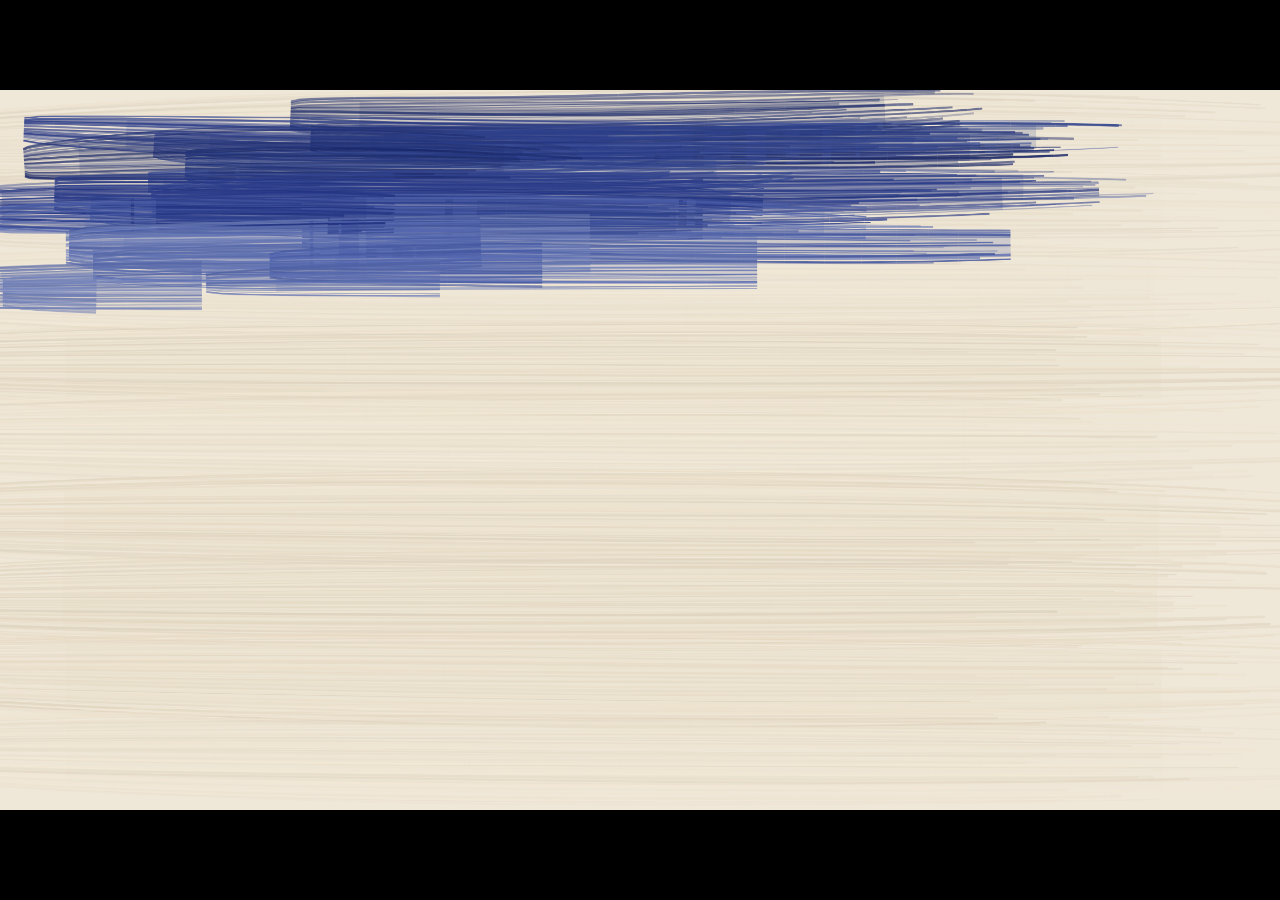
==== ai-painting-review/src/index.src.html @ a3aacce6 "Rebuild presentation as a black-and-white morphing experience with audience challenge Paintings beco" ====
<!doctype html>
<html lang="en">
<head>
<meta charset="utf-8">
<meta name="viewport" content="width=device-width, initial-scale=1">
<title>Would You Still Call It Art?</title>
<meta name="description" content="Mahmoud Hafez — State of the Field: viewers' responses to AI-generated digital painting, and the separate questions of art status and artist status.">
<style>
/*@FONTS@*/

/* Layout concept: one black stage where paintings are persistent objects that
   move, scale and change role between beats; text is staged around them. */
:root{
  --bg:#0A0A0A; --bg-2:#131313; --bg-3:#1C1C1C; --line:#2B2B2B; --mid:#767676; --soft:#ABABAB;
  --fg:#F3F3F1; --paper:#F3F3F1; --ink:#0A0A0A;
  --accent:#6C86FF;               /* the one accent: significant word, selected condition, finding */
  --display:"Archivo","Helvetica Neue",Arial,sans-serif;
  --sans:"Inter",system-ui,-apple-system,"Segoe UI",Helvetica,Arial,sans-serif;
  --mono:"IBM Plex Mono",ui-monospace,Menlo,Consolas,monospace;
  --ease:cubic-bezier(.72,0,.18,1); --ease-out:cubic-bezier(.16,1,.3,1);
  --morph:1100ms;
  color-scheme:dark;
}
*{box-sizing:border-box;margin:0;padding:0}
html,body{height:100%;background:#000;overflow:hidden}
body{font-family:var(--sans);color:var(--fg);-webkit-font-smoothing:antialiased}
button{font:inherit;color:inherit;background:none;border:0;cursor:pointer}
a{color:inherit}

#viewport{position:fixed;inset:0;background:#000;overflow:hidden}
#stage{position:absolute;left:50%;top:50%;width:1920px;height:1080px;transform-origin:center;
  transform:translate(-50%,-50%) scale(var(--s,1));background:var(--bg);overflow:hidden}

/* ---------- type ---------- */
.kick{font:500 17px/1 var(--mono);letter-spacing:.18em;text-transform:uppercase;color:var(--mid)}
.kick b{color:var(--fg);font-weight:500}
.disp{font-family:var(--display);font-weight:800;font-stretch:72%;letter-spacing:-.01em;line-height:.92;text-transform:uppercase}
.h{font:600 64px/1.02 var(--display);font-stretch:88%;letter-spacing:-.015em}
.h em{font-style:normal;color:var(--accent)}
.lede{font:400 30px/1.4 var(--sans);color:var(--soft)}
.lede b{color:var(--fg);font-weight:600}
.body{font:400 24px/1.45 var(--sans);color:var(--soft)}
.body b{color:var(--fg);font-weight:600}
.cap{font:400 16px/1.5 var(--mono);color:var(--mid)}
.cap b{color:var(--soft);font-weight:500}
.acc{color:var(--accent)}

/* citation chip */
.cite{display:inline-flex;align-items:center;gap:9px;font:500 17px/1 var(--mono);color:var(--soft);border:1px solid var(--line);
  border-radius:999px;padding:8px 14px;white-space:nowrap;vertical-align:middle;background:transparent}
.cite::before{content:"";width:6px;height:6px;border-radius:50%;background:var(--mid)}
.cite:hover,.cite:focus-visible{color:var(--fg);border-color:var(--soft);outline:none}

/* ---------- layers: staged text that appears on given beats ---------- */
.layer{position:absolute;opacity:0;visibility:hidden;transform:translateY(14px);
  transition:opacity 480ms var(--ease-out),transform 700ms var(--ease-out),visibility 0s linear 480ms}
.layer.on{opacity:1;visibility:visible;transform:none;transition:opacity 620ms var(--ease-out) 300ms,transform 800ms var(--ease-out) 300ms,visibility 0s}
.layer.now.on{transition-delay:0s}

/* ---------- actors: persistent objects that morph between beats ---------- */
.actor{position:absolute;left:0;top:0;width:100px;height:100px;opacity:0;pointer-events:none;
  transition:left var(--morph) var(--ease),top var(--morph) var(--ease),width var(--morph) var(--ease),height var(--morph) var(--ease),opacity 700ms var(--ease-out)}
.actor.vis{pointer-events:auto}
.painting .fr{position:absolute;inset:0;background:var(--bg-2);overflow:hidden;
  transition:background 700ms var(--ease),outline-color .3s,box-shadow 700ms var(--ease)}
.painting img{position:absolute;inset:0;width:100%;height:100%;object-fit:contain;transition:opacity 700ms var(--ease)}
.painting .pend{position:absolute;inset:0;display:grid;place-items:center;align-content:center;gap:10px;color:#3A3A3A;transition:opacity .5s}
.painting .pend b{font:800 120px/1 var(--display);font-stretch:62%}
.painting .pend span{font:400 14px/1 var(--mono);letter-spacing:.14em;text-transform:uppercase;color:#4A4A4A}
.painting.has .pend{display:none}
.painting .badge{position:absolute;left:0;top:0;transform:translateY(calc(-100% - 10px));font:700 22px/1 var(--display);font-stretch:80%;
  color:var(--fg);letter-spacing:.06em;opacity:0;transition:opacity .4s}
.painting.pickable .badge,.painting.revealed .badge{opacity:1}
.painting .guess{position:absolute;right:10px;top:10px;font:600 15px/1 var(--mono);letter-spacing:.06em;text-transform:uppercase;background:var(--fg);color:var(--ink);
  padding:8px 10px;opacity:0;transform:translateY(-6px);transition:opacity .25s,transform .35s var(--ease-out)}
.painting.sel.pickable .guess{opacity:1;transform:none}
.painting .fr{outline:3px solid transparent;outline-offset:7px}
.painting.sel .fr{outline-color:var(--fg)}
.painting.pickable{cursor:pointer}
.painting.pickable:hover .fr{outline-color:#555}
.painting.sel.pickable:hover .fr{outline-color:var(--fg)}
.painting.ring .fr{outline:4px solid var(--accent);outline-offset:8px}
.painting .ringtag{position:absolute;right:0;top:0;transform:translateY(calc(-100% - 14px));font:600 15px/1 var(--mono);letter-spacing:.1em;text-transform:uppercase;color:var(--accent);opacity:0;transition:opacity .4s}
.painting.ring .ringtag{opacity:1}
/* label chip under a painting (the assigned authorship label) */
.painting .chip{position:absolute;left:50%;top:calc(100% + 26px);transform:translateX(-50%);perspective:600px;white-space:nowrap;
  font:700 58px/1.1 var(--display);font-stretch:80%;opacity:0;transition:opacity .4s,font-size .6s var(--ease),top .6s var(--ease)}
.painting .chip.sm{font-size:28px;top:calc(100% + 16px)}
.painting .chip.show{opacity:1}
.painting .chip span{display:inline-block;transform-origin:50% 60%;backface-visibility:hidden}
.painting .chip span.out{position:absolute;left:0;top:0;animation:flipOut 520ms var(--ease) forwards}
.painting .chip span.in{animation:flipIn 640ms var(--ease) both}
.painting .chip .ai{color:var(--accent)}
@keyframes flipOut{to{transform:rotateX(90deg) translateY(-10px);opacity:0}}
@keyframes flipIn{from{transform:rotateX(-90deg) translateY(10px);opacity:0}to{transform:none;opacity:1}}
/* reveal block under each challenge painting */
.painting .rev{position:absolute;left:0;right:-20px;top:calc(100% + 18px);display:grid;gap:7px;opacity:0;transform:translateY(10px);transition:opacity .45s,transform .6s var(--ease-out)}
.painting.revealed .rev{opacity:1;transform:none}
.painting:not(.revealed) .rev{transition-delay:0s !important}
.painting .rev .g{font:400 14px/1.3 var(--mono);color:var(--mid);text-transform:uppercase;letter-spacing:.08em}
.painting .rev .a{font:700 30px/1.02 var(--display);font-stretch:80%}
.painting .rev .a.ai{color:var(--accent)}
.painting .rev .v{font:600 16px/1.2 var(--mono);color:var(--fg);letter-spacing:.04em}
.painting .rev .c{font:400 13px/1.35 var(--sans);color:var(--mid)}
/* small accent tag (findings on a specific painting) */
.painting .ftag{position:absolute;left:0;top:calc(100% + 18px);font:500 17px/1.3 var(--mono);color:var(--accent);opacity:0;transition:opacity .5s .6s;white-space:nowrap}
.painting.mark .ftag{opacity:1}
.painting.mark .fr{outline:3px solid var(--accent);outline-offset:6px}
.painting.dimmed{opacity:.35 !important}
/* physical canvas look (Chiarella: real acrylics; schematic) */
.painting.canvas .fr{box-shadow:0 0 0 12px #222,16px 18px 0 12px #050505}
/* morph into a written scenario card (Mikalonytė & Kneer used text only) */
.painting .scen{position:absolute;inset:0;padding:40px 44px;display:flex;flex-direction:column;justify-content:center;gap:16px;color:var(--ink);opacity:0;transition:opacity 500ms var(--ease) 0s}
.painting.as-scen .fr{background:var(--paper)}
.painting.as-scen img{opacity:0}
.painting.as-scen .scen{opacity:1;transition-delay:500ms}
.painting .scen .k{font:500 14px/1.2 var(--mono);letter-spacing:.14em;text-transform:uppercase;color:#555}
.painting .scen p{font:500 30px/1.3 var(--sans);letter-spacing:-.005em}
.painting .scen p u{text-decoration:none;border-bottom:3px solid var(--accent)}
.painting .scen .n{font:400 15px/1.45 var(--mono);color:#555}
.painting.small-scen .scen{padding:24px 28px;gap:10px}
.painting.small-scen .scen p{font-size:22px}
.painting.small-scen .scen .n{display:none}
/* collapsed into a single rendering dot (Allen grid) */
.painting.dot .fr{background:var(--accent);outline:0}
.painting.dot img,.painting.dot .pend{opacity:0}
.painting .cred{position:absolute;left:0;top:calc(100% + 14px);font:400 15px/1.45 var(--mono);color:var(--mid);opacity:0;transition:opacity .5s .7s;white-space:nowrap}
.painting.credit .cred{opacity:1}

/* ---------- procedural opening canvas ---------- */
#a-pc canvas{position:absolute;inset:0;width:100%;height:100%}

/* ---------- bars actor (Bellaiche) ---------- */
#a-bars .rows{display:grid;gap:16px;position:relative}
#a-bars .row{display:grid;grid-template-columns:240px 1fr 130px;align-items:center;gap:20px;height:80px}
#a-bars .opt{justify-self:start;text-align:left;font:700 38px/1 var(--display);font-stretch:80%;color:var(--fg);padding:10px 14px;margin-left:-14px;border:2px solid transparent;transition:border-color .25s,color .3s}
#a-bars.predict .opt{border-color:var(--line)}
#a-bars.predict .opt:hover{border-color:var(--soft)}
#a-bars .opt.pick{border-color:var(--fg) !important}
#a-bars .opt .yp{display:block;font:500 12px/1 var(--mono);letter-spacing:.14em;text-transform:uppercase;color:var(--fg);margin-top:0;max-height:0;opacity:0;overflow:hidden;transition:opacity .3s,max-height .3s,margin .3s}
#a-bars .opt.pick .yp{opacity:1;max-height:20px;margin-top:8px}
#a-bars .track{position:relative;height:54px;border-left:1px solid #444}
#a-bars .track i{position:absolute;left:0;top:0;bottom:0;width:var(--w);background:#5A5A5A;transform:scaleX(0);transform-origin:left;transition:transform 1100ms var(--ease)}
#a-bars .row.hi .track i{background:var(--accent)}
#a-bars.show .track i{transform:scaleX(1)}
#a-bars .row:nth-child(2) i{transition-delay:.12s} #a-bars .row:nth-child(3) i{transition-delay:.24s} #a-bars .row:nth-child(4) i{transition-delay:.36s}
#a-bars .q{position:absolute;left:24px;top:50%;transform:translateY(-50%);font:600 32px/1 var(--display);color:#4A4A4A;transition:opacity .3s}
#a-bars.show .q{opacity:0}
#a-bars .val{font:500 24px/1 var(--mono);color:var(--fg);opacity:0;transition:opacity .4s .9s}
#a-bars.show .val{opacity:1}
#a-bars .row.hi .val{color:var(--accent)}
#a-bars .axis{position:relative;height:48px;margin:6px 150px 0 260px;font:400 14px/1.5 var(--mono);color:var(--mid);opacity:0;transition:opacity .4s .6s}
#a-bars.show .axis{opacity:1}
#a-bars .axis span{position:absolute;top:6px;transform:translateX(-50%);text-align:center}
#a-bars .grp{position:absolute;right:-30px;width:14px;border:2px solid var(--mid);border-left:0;opacity:0;transition:opacity .5s .4s}
#a-bars .grp em{position:absolute;left:30px;top:50%;transform:translateY(-50%);font:500 15px/1.3 var(--mono);font-style:normal;color:var(--soft);white-space:nowrap;letter-spacing:.08em;text-transform:uppercase}
#a-bars .grp.m{border-color:var(--accent)} #a-bars .grp.m em{color:var(--accent)}
#a-bars.grouped .grp{opacity:1}

/* ---------- horton chart actor ---------- */
#a-hor .dot{transition:opacity .5s;opacity:0}
#a-hor.show .dot{opacity:1}
#a-hor .v{opacity:0;transition:opacity .4s .8s}
#a-hor.show .v{opacity:1}

/* ---------- limitation → proposal cards ---------- */
.lim{display:grid;grid-template-columns:56px 1fr;align-items:center;background:var(--bg-2);border:1px solid var(--line);padding:0 26px;
  transition:left var(--morph) var(--ease),top var(--morph) var(--ease),width var(--morph) var(--ease),height var(--morph) var(--ease),opacity .6s,background .7s,border-color .7s}
.lim .n{font:500 16px/1 var(--mono);color:var(--mid);transition:color .6s}
.lim .tx{position:relative;height:100%}
.lim .tx div{position:absolute;left:0;right:0;top:50%;transition:opacity .5s,transform .8s var(--ease)}
.lim .t1{font:600 30px/1.1 var(--display);font-stretch:84%;color:var(--fg);transform:translateY(-50%)}
.lim .t1 small{display:block;font:400 14px/1.3 var(--mono);color:var(--mid);margin-top:6px;letter-spacing:.02em}
.lim .t2{font:500 24px/1.25 var(--sans);color:var(--fg);opacity:0;transform:translate(30px,-50%)}
.lim.moved{background:transparent;border-color:transparent;border-left:3px solid var(--accent)}
.lim.moved .t1{opacity:0;transform:translate(-30px,-50%)}
.lim.moved .t2{opacity:1;transform:translate(0,-50%);transition-delay:.35s}
.lim.moved .n{color:var(--accent)}

/* ---------- scene-specific layers ---------- */
.stimtypes{display:grid;grid-template-columns:repeat(4,1fr);gap:28px}
.stim{border-top:2px solid var(--line);padding-top:20px}
.stim.in{border-top-color:var(--fg)}
.stim svg{display:block;margin-bottom:18px}
.stim h4{font:700 32px/1.05 var(--display);font-stretch:82%}
.stim p{font:400 17px/1.45 var(--mono);color:var(--mid);margin-top:8px}
.stim .tg{display:inline-block;margin-top:14px;font:500 13px/1 var(--mono);letter-spacing:.14em;text-transform:uppercase;padding:7px 9px;border:1px solid var(--line);color:var(--mid)}
.stim.in .tg{background:var(--fg);color:var(--ink);border-color:var(--fg)}
.split2{display:grid;grid-template-columns:1fr 1fr;gap:80px}
.crit{display:flex;flex-wrap:wrap;gap:12px}
.crit span{font:500 22px/1 var(--sans);padding:12px 16px;border:1px solid var(--line);color:var(--soft)}
.ev{display:grid;grid-template-columns:repeat(4,1fr);gap:22px 28px}
.ev .g{border-top:1px solid var(--line);padding-top:14px}
.ev h5{font:500 14px/1.3 var(--mono);letter-spacing:.12em;text-transform:uppercase;color:var(--mid);margin-bottom:12px}
.ev .cites{display:flex;flex-wrap:wrap;gap:8px}
.tally{display:flex;gap:70px;align-items:baseline}
.tally div{font:400 17px/1.3 var(--mono);color:var(--mid)}
.tally b{display:block;font:800 92px/1 var(--display);font-stretch:70%;color:var(--fg);margin-bottom:6px}
.three{display:grid;grid-template-columns:repeat(3,1fr);gap:28px}
.mcard{border-top:2px solid var(--line);padding-top:18px}
.mcard.on{border-top-color:var(--accent)}
.mcard h5{font:700 34px/1.05 var(--display);font-stretch:82%;margin-bottom:10px}
.mcard.on h5{color:var(--accent)}
.mcard p{font:400 19px/1.45 var(--sans);color:var(--soft)}
.mcard .st{display:inline-block;margin-top:12px;font:500 13px/1 var(--mono);letter-spacing:.12em;text-transform:uppercase;color:var(--mid)}
.mcard.on .st{color:var(--accent)}
.stats{display:flex;gap:14px;flex-wrap:wrap}
.stat{border:1px solid var(--line);padding:14px 16px}
.stat b{display:block;font:700 34px/1 var(--display);font-stretch:80%;margin-bottom:6px}
.stat span{font:400 15px/1.35 var(--mono);color:var(--mid)}
.dom{display:grid;grid-template-columns:1fr auto;align-items:baseline;padding:16px 0;border-bottom:1px solid var(--line)}
.dom span{font:600 30px/1.1 var(--display);font-stretch:84%}
.dom b{font:500 16px/1 var(--mono);letter-spacing:.14em;text-transform:uppercase;color:var(--mid)}
.dom.m b,.dom.m span{color:var(--accent)}
.room h4{font:500 15px/1.3 var(--mono);letter-spacing:.14em;text-transform:uppercase;color:var(--mid)}
.room p{font:700 44px/1.05 var(--display);font-stretch:80%;margin-top:10px}
.wall{width:2px;background:linear-gradient(transparent,#3A3A3A 12%,#3A3A3A 88%,transparent)}
.judg{display:grid;grid-template-columns:300px 1fr;gap:40px;align-items:center;padding:26px 0;border-top:1px solid var(--line)}
.judg h4{font:800 68px/.95 var(--display);font-stretch:70%;text-transform:uppercase}
.judg h4 small{display:block;font:500 15px/1.3 var(--mono);letter-spacing:.12em;color:var(--mid);margin-top:10px}
.scale{position:relative;height:84px}
.scale .ln{position:absolute;left:0;right:0;top:40px;height:2px;background:#333}
.scale .mk{position:absolute;top:24px;width:34px;height:34px;border-radius:50%;transform:translateX(-50%);transition:left 1300ms var(--ease) .5s}
.scale .mk.h{background:var(--fg)} .scale .mk.r{background:var(--bg);border:3px solid var(--accent)}
.scale .ml{position:absolute;top:0;font:500 13px/1 var(--mono);letter-spacing:.1em;text-transform:uppercase;color:var(--mid);transform:translateX(-50%);transition:left 1300ms var(--ease) .5s}
.scale .gap{position:absolute;top:70px;font:500 16px/1 var(--mono);color:var(--soft);transform:translateX(-50%);white-space:nowrap}
.layer:not(.on) .scale .mk,.layer:not(.on) .scale .ml{left:50% !important;transition-delay:0s}
.phil .p{border-top:2px solid var(--line);padding-top:16px}
.phil p{font:400 21px/1.45 var(--sans);color:var(--soft);margin-top:14px}
.phil .k{font:500 14px/1.2 var(--mono);letter-spacing:.12em;text-transform:uppercase;color:var(--mid);margin-top:12px}
.verd{border-top:2px solid var(--line);padding:22px 0 26px}
.verd .l{font:500 15px/1 var(--mono);letter-spacing:.16em;text-transform:uppercase;color:var(--mid)}
.verd h3{font:800 80px/.95 var(--display);font-stretch:70%;text-transform:uppercase;margin:12px 0 14px}
.verd.b h3{color:var(--accent)}
.verd p{font:400 21px/1.45 var(--sans);color:var(--soft)}
.sig .c{border-top:2px solid var(--line);padding-top:18px}
.sig .n{font:500 15px/1 var(--mono);color:var(--accent);letter-spacing:.1em}
.sig h5{font:700 40px/1.02 var(--display);font-stretch:80%;margin:14px 0 18px}
.sig p{font:400 20px/1.5 var(--sans);color:var(--soft)}
.sig .viz{height:150px;display:flex;align-items:center;margin-bottom:16px}
.refs{columns:2;column-gap:64px;list-style:none}
.refs li{break-inside:avoid;font:400 17px/1.46 var(--sans);color:var(--soft);padding:0 0 13px 28px;text-indent:-28px}
.refs li i{color:var(--fg)}
.refs a{font:400 15px var(--mono);color:var(--accent);text-decoration:none;word-break:break-all}
table.matrix{border-collapse:collapse;width:1760px}
.matrix th{font:500 12.5px/1.2 var(--mono);letter-spacing:.1em;text-transform:uppercase;color:var(--mid);text-align:left;padding:8px 10px;border-bottom:2px solid var(--fg)}
.matrix td{font:400 15px/1.38 var(--sans);color:var(--soft);padding:11px 10px;border-bottom:1px solid var(--line);vertical-align:top}
.matrix td:first-child{font:500 14px/1.3 var(--mono);color:var(--fg);white-space:nowrap}

/* ---------- chrome ---------- */
#chrome{position:fixed;left:0;right:0;bottom:0;height:44px;display:flex;align-items:center;gap:12px;padding:0 16px;z-index:20;
  font:400 12px/1 var(--mono);color:#9A9A9A;background:linear-gradient(transparent,rgba(0,0,0,.8));opacity:0;transition:opacity .35s}
body.show-chrome #chrome{opacity:1}
body.clean #chrome{opacity:0 !important;pointer-events:none}
#chrome button{padding:7px 9px;border-radius:4px;color:#E6E6E6;font:500 12px/1 var(--mono)}
#chrome button:hover,#chrome button:focus-visible{background:rgba(255,255,255,.14);outline:none}
#chrome .sp{flex:1}
#bar{position:fixed;left:0;bottom:0;height:2px;background:var(--fg);z-index:21;opacity:0;transition:width .5s var(--ease-out),opacity .3s}
body.show-chrome #bar{opacity:.7}
body.hide-cursor{cursor:none}
#notes{position:fixed;left:50%;bottom:56px;transform:translateX(-50%);width:min(1100px,92vw);max-height:38vh;overflow:auto;z-index:30;
  background:rgba(20,20,20,.96);color:#DDD;border:1px solid #333;border-radius:10px;padding:18px 24px;font:400 17px/1.55 var(--sans);display:none}
#notes.open{display:block}
#notes .meta{font:400 12px/1.4 var(--mono);color:#888;margin-bottom:8px;display:flex;justify-content:space-between}
#notes .cur{color:#fff}
#overview{position:fixed;inset:0;z-index:40;background:rgba(0,0,0,.95);display:none;padding:48px 64px;overflow:auto}
#overview.open{display:block}
#overview h3{font:400 13px/1 var(--mono);letter-spacing:.16em;text-transform:uppercase;color:#888;margin-bottom:22px}
#overview .grid{display:grid;grid-template-columns:repeat(6,1fr);gap:10px}
#overview button{text-align:left;padding:14px;border:1px solid #2A2A2A;border-radius:6px;color:#EEE;background:#111}
#overview button:hover,#overview button.cur{border-color:var(--accent)}
#overview button span{display:block;font:400 11px/1 var(--mono);color:#888;margin-bottom:8px}
#overview button strong{font:600 16px/1.2 var(--display);font-stretch:86%}
#help{position:fixed;right:20px;bottom:56px;z-index:31;background:rgba(20,20,20,.97);border:1px solid #333;color:#EEE;border-radius:10px;padding:18px 22px;font:400 14px/1.9 var(--mono);display:none}
#help.open{display:block}
#help kbd{display:inline-block;min-width:26px;text-align:center;border:1px solid #555;border-radius:4px;padding:0 6px;margin-right:8px}
#drawer{position:fixed;top:0;right:0;bottom:0;width:min(640px,94vw);z-index:35;background:#F3F3F1;color:#111;
  transform:translateX(105%);transition:transform .45s var(--ease-out);overflow:auto;padding:40px 44px 60px}
#drawer.open{transform:none;box-shadow:-30px 0 60px rgba(0,0,0,.5)}
#drawer .x{position:absolute;top:18px;right:18px;font:500 13px/1 var(--mono);padding:9px 11px;border:1px solid #CCC;border-radius:6px}
#drawer h4{font:700 38px/1.05 var(--display);font-stretch:82%;margin:14px 0 8px}
#drawer .full{font:400 14.5px/1.55 var(--sans);color:#333;margin-bottom:18px}
#drawer a{color:#2C47D6}
#drawer dl{display:grid;grid-template-columns:140px 1fr;gap:12px 18px;border-top:1px solid #CCC;padding-top:18px}
#drawer dt{font:500 12px/1.5 var(--mono);letter-spacing:.1em;text-transform:uppercase;color:#666}
#drawer dd{font:400 15.5px/1.5 var(--sans)}
#drawer .ver{margin-top:20px;padding:14px 16px;background:#E5E5E2;border-radius:6px;font:400 14px/1.5 var(--sans);color:#333}
#drawer .tag{display:inline-block;font:500 12px/1 var(--mono);letter-spacing:.12em;text-transform:uppercase;padding:7px 9px;background:#111;color:#fff}
#drawer .cite{color:#222;border-color:#BBB}

@media (prefers-reduced-motion: reduce){
  :root{--morph:240ms}
  *,*::before,*::after{animation-duration:1ms !important;transition-duration:240ms !important;transition-delay:0s !important}
  .layer{transform:none !important}
}
body.rm{--morph:240ms}
body.rm *,body.rm *::before,body.rm *::after{animation-duration:1ms !important;transition-duration:240ms !important;transition-delay:0s !important}
</style>
</head>
<body>
<div id="viewport"><div id="stage">

<!-- ============ LAYERS: staged text. data-on = beat ids; "a~b" = inclusive range ============ -->

<!-- opening -->
<div class="layer" data-on="open" style="right:40px;bottom:34px"><span class="cap" style="color:#fff;background:rgba(0,0,0,.65);padding:8px 12px">Conceptual animation · painted live in code · not a study image</span></div>
<div class="layer" data-on="title" style="left:120px;top:190px;width:840px">
  <div class="kick">State of the field <b>·</b> 2026</div>
  <h1 class="disp" style="font-size:150px;margin-top:26px">Would you still call it <span class="acc">art?</span></h1>
  <p class="lede" style="margin-top:34px">Viewers’ responses to AI-generated digital painting.</p>
</div>
<div class="layer" data-on="title" style="left:120px;bottom:110px"><div style="font:700 42px/1 var(--display);font-stretch:84%">Mahmoud Hafez</div><div class="cap" style="margin-top:10px">Individual literature review · narrated presentation</div></div>
<div class="layer" data-on="title" style="left:1010px;top:650px;width:840px"><div class="cap"><b>Untitled (opening), 2026.</b> Seeded brushstrokes generated in this browser. A conceptual animation, not an artwork from any reviewed study.</div></div>

<!-- scope -->
<div class="layer" data-on="scope" style="left:120px;top:96px"><div class="kick">I · Terms</div></div>
<div class="layer" data-on="scope" style="left:120px;top:150px;width:1560px"><h2 class="h">Digital painting: a static, two-dimensional image made <em>primarily by a generative system</em> to emulate a painting medium.</h2></div>
<div class="layer" data-on="scope" style="left:120px;top:470px;width:1680px">
  <div class="cap" style="margin-bottom:18px"><b>What the reviewed studies actually put in front of people</b></div>
  <div class="stimtypes">
    <div class="stim in"><svg width="150" height="110" viewBox="0 0 150 110"><rect x="1" y="1" width="148" height="108" fill="#1A1A1A" stroke="#F3F3F1"/><g fill="#6F6F6F"><rect x="16" y="16" width="30" height="22"/><rect x="58" y="16" width="30" height="22"/><rect x="100" y="16" width="30" height="22"/><rect x="16" y="50" width="30" height="22"/><rect x="58" y="50" width="30" height="22" fill="#6C86FF"/><rect x="100" y="50" width="30" height="22"/></g></svg><h4>GAN images</h4><p>AICAN (2017–19); Artbreeder outputs</p><span class="tg">in scope</span></div>
    <div class="stim in"><svg width="150" height="110" viewBox="0 0 150 110"><rect x="1" y="1" width="148" height="108" fill="#1A1A1A" stroke="#F3F3F1"/><rect x="14" y="16" width="122" height="16" fill="#333"/><text x="20" y="28" fill="#ABABAB" style="font:11px var(--mono)">“oil painting of …”</text><rect x="44" y="44" width="62" height="54" fill="#6F6F6F"/></svg><h4>Text-to-image outputs</h4><p>DALL·E 2; Midjourney (2022–)</p><span class="tg">in scope</span></div>
    <div class="stim"><svg width="150" height="110" viewBox="0 0 150 110"><rect x="10" y="8" width="130" height="90" fill="#1A1A1A" stroke="#6F6F6F" stroke-width="6"/><rect x="18" y="74" width="40" height="16" fill="#F3F3F1"/><text x="23" y="86" fill="#0A0A0A" style="font:600 11px var(--mono)">“AI”</text></svg><h4>Labelled physical canvases</h4><p>Human acrylics given an AI label</p><span class="tg">comparison</span></div>
    <div class="stim"><svg width="150" height="110" viewBox="0 0 150 110"><rect x="20" y="4" width="110" height="102" fill="#1A1A1A" stroke="#6F6F6F"/><g fill="#555"><rect x="34" y="20" width="82" height="6"/><rect x="34" y="36" width="70" height="6"/><rect x="34" y="52" width="80" height="6"/><rect x="34" y="68" width="56" height="6"/></g></svg><h4>Written scenarios</h4><p>Hypothetical AI-driven robots</p><span class="tg">comparison</span></div>
  </div>
</div>

<!-- question & criteria -->
<div class="layer" data-on="question~criteria" style="left:120px;top:96px"><div class="kick">I · The question</div></div>
<div class="layer" data-on="question~criteria" style="left:120px;top:150px;width:1500px"><p class="lede">What does existing research establish about viewers’ responses to AI-generated digital paintings, and how does that inform <b>two separate questions</b>?</p></div>
<div class="layer" data-on="question~criteria" style="left:120px;top:330px;width:1680px">
  <div class="split2">
    <div><div class="disp" style="font-size:240px">Art?</div><div class="cap" style="margin-top:16px"><b>Art status</b> · is the image art?</div></div>
    <div><div class="disp acc" style="font-size:240px">Artist?</div><div class="cap" style="margin-top:16px"><b>Artist status</b> · is the system that produced it an artist?</div></div>
  </div>
</div>
<div class="layer" data-on="criteria" style="left:120px;top:740px;width:1680px">
  <div class="split2">
    <div class="crit"><span>beauty</span><span>liking</span><span>meaning</span><span>originality</span></div>
    <div class="crit"><span>intention</span><span>agency</span><span>social practice</span></div>
  </div>
  <p class="cap" style="margin-top:28px"><b>No shared checklist.</b> Each criterion is opened later through what one study actually measured.</p>
</div>

<!-- process -->
<div class="layer" data-on="process" style="left:120px;top:96px"><div class="kick">I · How this review was built</div></div>
<div class="layer" data-on="process" style="left:120px;top:150px;width:1680px">
  <h2 class="h">A focused, interdisciplinary <em>narrative</em> review.</h2>
  <p class="body" style="margin-top:20px">Not a systematic search. Twelve sources read in full → classified by evidence type → tasks, measures and samples compared → figures checked against the originals.</p>
</div>
<div class="layer" data-on="process" style="left:120px;top:440px;width:1680px">
  <div class="ev">
    <div class="g"><h5>Label experiments</h5><div class="cites"><button class="cite" data-src="bellaiche">Bellaiche et al., 2023</button><button class="cite" data-src="horton">Horton et al., 2023</button><button class="cite" data-src="chiarella">Chiarella et al., 2022</button></div></div>
    <div class="g"><h5>Preference &amp; detection</h5><div class="cites"><button class="cite" data-src="vanhees">van Hees et al., 2025</button></div></div>
    <div class="g"><h5>Folk-judgment scenarios</h5><div class="cites"><button class="cite" data-src="mikalonyte">Mikalonytė &amp; Kneer, 2022</button></div></div>
    <div class="g"><h5>Philosophy</h5><div class="cites"><button class="cite" data-src="hertzmann">Hertzmann, 2018</button><button class="cite" data-src="coeckelbergh">Coeckelbergh, 2017</button></div></div>
    <div class="g"><h5>Neuroaesthetic review</h5><div class="cites"><button class="cite" data-src="chatterjee">Chatterjee, 2022</button></div></div>
    <div class="g"><h5>Developer account</h5><div class="cites"><button class="cite" data-src="mazzone">Mazzone &amp; Elgammal, 2019</button></div></div>
    <div class="g"><h5>Review &amp; meta-analysis</h5><div class="cites"><button class="cite" data-src="oksanen">Oksanen et al., 2023</button><button class="cite" data-src="derooij">de Rooij, 2025</button></div></div>
    <div class="g"><h5>Journalism</h5><div class="cites"><button class="cite" data-src="kuta">Kuta, 2022</button></div></div>
  </div>
</div>
<div class="layer" data-on="process" style="left:120px;bottom:96px;width:1680px"><div class="tally"><div><b>12</b>sources</div><div><b>11</b>peer-reviewed</div><div><b>8</b>evidence types</div><div style="max-width:520px;line-height:1.5">Reviews summarize primary studies. They are not counted as extra replications.</div></div></div>

<!-- challenge -->
<div class="layer" data-on="challenge" style="left:120px;top:56px;width:1680px;display:flex;justify-content:space-between;align-items:flex-end">
  <div><div class="kick">Audience challenge</div><h2 class="disp" style="font-size:88px;margin-top:14px">Which three are <span class="acc">AI?</span></h2></div>
  <div class="cap" style="text-align:right">Click a painting to flag it · keys 1–6<br>Three human-made, three AI-generated · sources hidden</div>
</div>
<div class="layer" data-on="reveal" style="left:120px;top:56px;width:1680px"><div class="kick">Audience challenge · reveal</div><h2 class="disp" style="font-size:88px;margin-top:14px">Here are the sources.</h2></div>
<div class="layer now" data-on="liked" style="left:120px;top:56px;width:1680px"><div class="kick">Audience challenge</div><h2 class="disp" style="font-size:66px;margin-top:14px">Did learning the source change how much you <span class="acc">liked</span> it?</h2></div>
<div class="layer" data-on="reveal~liked" id="grp-l" style="top:244px"><span class="kick"><b>You flagged as AI</b></span></div>
<div class="layer" data-on="reveal~liked" id="grp-r" style="top:244px"><span class="kick">Left as human</span></div>
<div class="layer" data-on="reveal~liked" style="left:120px;bottom:52px;width:1680px"><p class="cap">A classroom demonstration: our guesses are not data, and this does not reproduce any study. Spotting the source and valuing the work are separate questions. <button class="cite" data-src="_images">Image credits</button></p></div>

<!-- Bellaiche -->
<div class="layer" data-on="bel-h~bel-a" style="left:120px;top:96px"><div class="kick">II · Evidence · authorship labels</div></div>
<div class="layer" data-on="bel-h~bel-a" style="left:120px;top:150px;width:420px">
  <p class="body"><b>Setup.</b> Every image AI-made (Artbreeder). Each randomly labelled human- or AI-created. Separate 1–5 ratings.</p>
  <div style="margin-top:22px"><button class="cite" data-src="bellaiche">Bellaiche et al., 2023</button></div>
</div>
<div class="layer" data-on="bel-a" style="left:120px;top:520px;width:420px"><p style="font:700 40px/1.05 var(--display);font-stretch:82%">Same pixels.<br><span class="acc">New label.</span></p></div>
<div class="layer" data-on="bel-h~bel-meaning" style="left:120px;bottom:44px;width:1680px"><p class="cap">Demonstration of the method using a challenge painting. Bellaiche et al.’s own stimuli were Artbreeder images<span id="bel-inset-note"></span>. No audience data are collected here.</p></div>
<div class="layer" data-on="bel-predict~bel-finding" style="left:860px;top:96px;width:940px"><div class="kick">II · Prediction → finding</div><h2 class="h" style="margin-top:18px">Which rating moved most?</h2></div>
<div class="layer" data-on="bel-predict" style="left:860px;top:860px;width:940px"><p class="cap">Click a rating (or keys 1–4) to commit a guess. A prompt for viewers, not a poll.</p></div>
<div class="layer" data-on="bel-finding" style="left:860px;top:860px;width:940px"><p class="cap"><b>Human-label advantage, Study 1, Cohen’s d:</b> a standardized difference, not a percentage. Ratings 1–5. <span id="pick-echo" style="color:var(--fg)"></span></p></div>
<div class="layer" data-on="bel-meaning" style="left:120px;top:96px"><div class="kick">II · What “meaning” meant here</div></div>
<div class="layer" data-on="bel-meaning" style="left:120px;top:490px;width:640px"><h2 class="h" style="font-size:56px">Depth moved most. But which <em>meaning</em> is that?</h2></div>
<div class="layer" data-on="bel-meaning" style="left:120px;top:700px;width:1680px">
  <div class="three">
    <div class="mcard on"><h5>Perceived depth</h5><p>A viewer’s “profundity” rating of the image. This is what Bellaiche et al. measured.</p><span class="st">measured here</span></div>
    <div class="mcard"><h5>Personal significance</h5><p>What a work means in a particular viewer’s life. Not captured by this rating.</p><span class="st">not measured</span></div>
    <div class="mcard"><h5>Intended communication</h5><p>What a maker meant to convey. Needs documented intention; a rating cannot supply it.</p><span class="st">not measured</span></div>
  </div>
</div>
<div class="layer" data-on="bel-meaning" style="left:860px;top:96px;width:940px;text-align:right"><p class="cap"><b>Beauty</b> moved least, and not every theory of art requires beauty. <button class="cite" data-src="chatterjee">Chatterjee, 2022</button></p></div>

<!-- Horton -->
<div class="layer" data-on="hor-1~hor-2" style="left:120px;top:96px"><div class="kick">II · Evidence · comparison order</div></div>
<div class="layer" data-on="hor-1~hor-2" style="left:120px;top:150px;width:1680px;display:flex;justify-content:space-between;align-items:flex-start"><h2 class="h">Participants rated the <em>second</em> of two works.</h2><button class="cite" data-src="horton">Horton et al., 2023</button></div>
<div class="layer" data-on="hor-1~hor-2" style="left:300px;top:262px;width:1320px;display:flex;justify-content:space-between"><span class="kick">Shown first</span><span class="kick" style="color:var(--accent)">Shown second</span></div>
<div class="layer" data-on="hor-1~hor-2" style="left:880px;top:500px;width:160px;text-align:center"><span style="font:300 80px/1 var(--display);color:var(--mid)">→</span></div>
<div class="layer" data-on="hor-1" style="left:120px;bottom:60px;width:1680px"><p class="cap">Order 1: human-labelled, then AI-labelled. Illustration with challenge paintings; not Horton et al.’s stimuli.</p></div>
<div class="layer" data-on="hor-2" style="left:120px;bottom:60px;width:1680px"><p class="cap">Order 2: the same two works, reversed. Now the human-labelled work is the one rated.</p></div>
<div class="layer" data-on="hor-r" style="left:120px;top:96px"><div class="kick">II · Evidence · comparison order</div></div>
<div class="layer" data-on="hor-r" style="left:120px;top:480px;width:600px">
  <h2 class="h" style="font-size:54px">Human work scored highest <em>after</em> AI-labelled work.</h2>
  <p class="cap" style="margin-top:22px"><b>Composite, not beauty:</b> mean of “creative”, “novel”, “liked” and “appropriate for gallery sale”, 1–7. “Novel” is perceived novelty. Experiment 4 of six (total N = 2,965).</p>
  <div style="margin-top:20px"><button class="cite" data-src="horton">Horton et al., 2023</button></div>
</div>

<!-- Chiarella -->
<div class="layer" data-on="chi" style="left:120px;top:96px"><div class="kick">II · Evidence · real canvases</div></div>
<div class="layer" data-on="chi" style="left:120px;top:150px;width:1680px;display:flex;justify-content:space-between"><h2 class="h">Not a law: the penalty depended on <em>order</em>.</h2><button class="cite" data-src="chiarella" style="align-self:flex-start">Chiarella et al., 2022</button></div>
<div class="layer" data-on="chi" style="left:1060px;top:740px;width:600px"><p style="font:700 32px/1.1 var(--display);font-stretch:82%" class="acc">AI-labelled, shown second: liked less</p><p class="cap" style="margin-top:8px">Reversed order (AI first, human second): no difference.</p></div>
<div class="layer" data-on="chi" style="left:120px;top:850px;width:1680px;display:flex;gap:40px;align-items:flex-end;justify-content:space-between">
  <div class="stats"><div class="stat"><b>p = .60</b><span>overall label effect on liking: null</span></div><div class="stat"><b class="acc">p = .016</b><span>label × order interaction</span></div><div class="stat"><b>EDA ↑</b><span>2nd viewing, either label · heart rate unchanged</span></div></div>
  <p class="cap" style="max-width:440px">Study: two human-painted abstract acrylics shown at an art fair with assigned labels. The paintings here are stand-ins.</p>
</div>

<!-- meta -->
<div class="layer" data-on="meta" style="left:120px;top:96px"><div class="kick">II · Evidence · across studies</div></div>
<div class="layer" data-on="meta" style="left:120px;top:150px;width:1680px"><h2 class="h">The pattern repeats: label effects are <em>larger for meaning</em>.</h2></div>
<div class="layer" data-on="meta" style="left:120px;top:830px;width:860px"><p class="cap">Bellaiche et al. group liking and beauty as sensory-level judgments, and profundity and worth as more communicative ones.</p></div>
<div class="layer" data-on="meta" style="left:1280px;top:320px;width:520px">
  <div class="cap" style="margin-bottom:6px"><b>Meta-analysis · average penalty</b></div>
  <div class="dom"><span>Sensory response</span><b>small</b></div>
  <div class="dom"><span>Emotional valuation</span><b>small</b></div>
  <div class="dom m"><span>Knowledge &amp; meaning</span><b>moderate</b></div>
  <svg width="520" height="130" viewBox="0 0 520 130" style="margin-top:22px" aria-label="A meta-analysis pools primary studies and overlaps them"><circle cx="62" cy="65" r="56" fill="none" stroke="#767676" stroke-width="2" stroke-dasharray="4 5"/><g fill="#F3F3F1"><circle cx="44" cy="50" r="7"/><circle cx="76" cy="44" r="7"/><circle cx="60" cy="80" r="7"/><circle cx="88" cy="82" r="7"/><circle cx="36" cy="86" r="7"/></g><text x="140" y="56" fill="#ABABAB" style="font:400 19px var(--sans)">Pools studies like these, so it</text><text x="140" y="84" fill="#ABABAB" style="font:400 19px var(--sans)">overlaps them: not extra replication.</text></svg>
  <p class="cap" style="margin-top:10px">Qualitative use only: the supplied full text reports domain counts inconsistently. <button class="cite" data-src="derooij">de Rooij, 2025</button></p>
</div>

<!-- van Hees, Mazzone -->
<div class="layer" data-on="vh-1~vh-2" style="left:120px;top:96px"><div class="kick">II · Evidence · preference vs. detection</div></div>
<div class="layer" data-on="vh-1~vh-2" style="left:120px;top:150px;width:1680px;display:flex;justify-content:space-between"><h2 class="h">Two tasks, two <em>different</em> groups of people.</h2><button class="cite" data-src="vanhees" style="align-self:flex-start">van Hees et al., 2025</button></div>
<div class="layer room" data-on="vh-1~vh-2" style="left:150px;top:290px"><h4>Group 1 · preference task</h4><p>“Which do you prefer?”</p></div>
<div class="layer room" data-on="vh-1~vh-2" style="left:1000px;top:290px"><h4>Group 2 · origin task</h4><p>“Which one is AI?”</p></div>
<div class="layer wall" data-on="vh-1~vh-2" style="left:959px;top:280px;height:620px"></div>
<div class="layer" data-on="vh-1" style="left:120px;bottom:52px;width:1680px"><p class="cap">Study: pairs of one human artwork and one DALL·E 2 image, small square crops, student participants. The paintings here are challenge stand-ins<span id="vh-inset-note"></span>.</p></div>
<div class="layer" data-on="vh-2" style="left:120px;top:920px;width:1680px;text-align:center"><p style="font:700 36px/1.1 var(--display);font-stretch:82%">Both above chance. <span class="acc">Liked and spotted.</span></p><p class="cap" style="margin-top:10px">Across pairs, more detectable AI images were also more preferred (a positive correlation). Detection is not creativity.</p></div>
<div class="layer" data-on="maz" style="left:120px;top:96px"><div class="kick">II · What “originality” meant here</div></div>
<div class="layer" data-on="maz" style="left:120px;top:150px;width:1680px;display:flex;justify-content:space-between"><h2 class="h">Being mistaken for human is not <em>originality</em>.</h2><button class="cite" data-src="mazzone" style="align-self:flex-start">Mazzone &amp; Elgammal, 2019</button></div>
<div class="layer" data-on="maz" style="left:120px;top:330px;width:900px">
  <svg id="chart-maz" width="900" height="230" viewBox="0 0 900 230" role="img" aria-label="Share of judgments attributing the image to a human: AICAN 75 percent; abstract-expressionist comparison set 85 percent"></svg>
  <p class="cap"><b>% of judgments attributing the image to a human artist.</b> Developer-reported; older, non-prompt GAN; Western training corpus; limited reporting.</p>
  <div id="aican-slot" style="margin-top:24px"></div>
</div>
<div class="layer" data-on="maz" style="left:1100px;top:330px;width:700px">
  <div class="mcard on" style="margin-bottom:34px"><h5>Perceived novelty</h5><p>Style ambiguity, or a viewer’s sense that something is new. What this study, and Horton’s “novel” item, capture.</p><span class="st">measured</span></div>
  <div class="mcard"><h5>Verified historical uniqueness</h5><p>Requires comparison against prior art and training material. No reviewed study did this.</p><span class="st">not measured</span></div>
</div>

<!-- art vs artist -->
<div class="layer" data-on="scen~phil" style="left:120px;top:96px"><div class="kick">II · Evidence · two judgments</div></div>
<div class="layer" data-on="scen" style="left:120px;top:180px;width:500px"><h2 class="h" style="font-size:58px">No images at all: <em>written scenarios.</em></h2><p class="cap" style="margin-top:22px">Participants read short descriptions of paintings made by a human or by an AI-driven robot (the card paraphrases the type). Folk judgments, not a test of any real system.</p><div style="margin-top:18px"><button class="cite" data-src="mikalonyte">Mikalonytė &amp; Kneer, 2022</button></div></div>
<div class="layer" data-on="judg~phil" style="left:120px;top:150px;width:1000px">
  <div class="disp" style="font-size:150px">Art <span style="color:#444">|</span> <span class="acc">Artist</span></div>
  <p class="cap" style="margin-top:16px">Two experiments, N = 693 · <button class="cite" data-src="mikalonyte">Mikalonytė &amp; Kneer, 2022</button></p>
</div>
<div class="layer" data-on="judg" style="left:120px;top:520px;width:1680px">
  <div class="judg"><h4>Art?<small>is it art</small></h4><div class="scale"><div class="ln"></div><span class="ml" style="left:60%">human</span><span class="ml" style="left:53%">robot</span><div class="mk h" style="left:60%"></div><div class="mk r" style="left:53%"></div><span class="gap" style="left:56.5%">similar · landscape contrast not significant</span></div></div>
  <div class="judg"><h4 class="acc">Artist?<small>is its maker an artist</small></h4><div class="scale"><div class="ln"></div><span class="ml" style="left:72%">human</span><span class="ml" style="left:28%">robot</span><div class="mk h" style="left:72%"></div><div class="mk r" style="left:28%"></div><span class="gap" style="left:50%">larger human advantage · less intention attributed to robots</span></div></div>
  <p class="cap" style="margin-top:14px">Schematic of the direction of findings, not plotted values.</p>
</div>
<div class="layer phil" data-on="phil" style="left:120px;top:520px;width:1680px">
  <div class="three">
    <div class="p"><button class="cite" data-src="hertzmann">Hertzmann, 2018</button><p>Art-making is a social activity among social agents. Current computers are not artists, but human computer art is art.</p><div class="k">criterion: social agency</div></div>
    <div class="p"><button class="cite" data-src="coeckelbergh">Coeckelbergh, 2017</button><p>The verdict depends on the theory: process, outcome or relationships. Human–machine boundaries can hide the network behind a work.</p><div class="k">criterion: depends on account</div></div>
    <div class="p"><button class="cite" data-src="chatterjee">Chatterjee, 2022</button><p>Human direction and viewer interpretation can supply purpose and meaning. Evoked emotion is not felt emotion in the model.</p><div class="k">criterion: aesthetic experience</div></div>
  </div>
  <p style="margin-top:36px;font:500 26px/1.35 var(--sans);color:var(--soft)">“An artist is whoever creates art” <span style="color:var(--fg)">does not settle it</span>: it moves the dispute to who counts as creating.</p>
</div>

<!-- Allen -->
<div class="layer" data-on="allen-1~allen-2" style="left:120px;top:96px"><div class="kick">II · Evidence · one case</div></div>
<div class="layer" data-on="allen-1" style="left:820px;top:300px;width:980px">
  <h2 class="h" style="font-size:80px">900+ renderings.<br>About 80 hours.</h2>
  <p class="body" style="margin-top:24px">Jason M. Allen’s Midjourney work for the 2022 Colorado State Fair, as reported.</p>
  <p class="cap" style="margin-top:20px">Each dot = one reported rendering (a count, not the images). <button class="cite" data-src="kuta">Kuta, 2022</button></p>
</div>
<div class="layer" data-on="allen-2" style="left:120px;top:150px;width:580px">
  <h2 class="h" style="font-size:60px">Selection. Editing. Then one <em>“AI”</em> label.</h2>
  <p class="cap" style="margin-top:24px"><b>Théâtre D’opéra Spatial</b>, Jason M. Allen, 2022. Won its digital-art category. Journalism about one case: it shows a practice, not population-wide acceptance. <button class="cite" data-src="kuta">Kuta, 2022</button></p>
</div>

<!-- interpretation -->
<div class="layer" data-on="interp~bounds" style="left:120px;top:96px"><div class="kick">III · My interpretation · Mahmoud Hafez</div></div>
<div class="layer" data-on="interp~bounds" style="left:1000px;top:140px;width:800px">
  <div class="verd"><div class="l">Art status · the image</div><h3>Can be art</h3><p>Through human artistic practice and viewer engagement. Art status granted readily (Mikalonytė &amp; Kneer); selection and editing in practice (Kuta); meaning supplied by direction and interpretation (Chatterjee).</p></div>
  <div class="verd b"><div class="l">Artist status · the model</div><h3>Not established</h3><p>A separate, contested claim. The experiments measure viewers’ ratings and attributions, not a system’s agency (Bellaiche; Horton; van Hees).</p></div>
</div>
<div class="layer" data-on="bounds" style="left:120px;top:800px;width:800px">
  <p class="cap" style="font-size:17px"><b>Where others would disagree:</b> outcome-focused or relational theories could grant more, or spread credit across a human–machine network (Coeckelbergh, 2017).<br><br><b>What this is not:</b> an expressive image, or a viewer’s attribution of feeling, is not evidence of machine consciousness, nor proof that it is impossible.</p>
</div>

<!-- significance -->
<div class="layer" data-on="sig" style="left:120px;top:96px"><div class="kick">III · Why it matters</div></div>
<div class="layer" data-on="sig" style="left:120px;top:150px"><h2 class="h">Beyond the gallery.</h2></div>
<div class="layer sig" data-on="sig" style="left:120px;top:320px;width:1680px">
  <div class="three" style="gap:56px">
    <div class="c"><div class="n">01 · TRUST</div><h5>Labels shape how all work is judged.</h5><div class="viz"><svg width="440" height="140" viewBox="0 0 440 140"><rect x="4" y="16" width="120" height="90" fill="#1C1C1C" stroke="#F3F3F1" stroke-width="2"/><rect x="300" y="16" width="120" height="90" fill="#1C1C1C" stroke="#F3F3F1" stroke-width="2"/><text x="64" y="132" text-anchor="middle" fill="#F3F3F1" style="font:500 15px var(--mono)">“HUMAN”</text><text x="360" y="132" text-anchor="middle" fill="#6C86FF" style="font:500 15px var(--mono)">“AI”</text><text x="212" y="70" text-anchor="middle" fill="#767676" style="font:400 40px var(--sans)">=</text><text x="212" y="98" text-anchor="middle" fill="#767676" style="font:400 14px var(--mono)">same pixels</text></svg></div><p>Attribution moves perceived depth and worth, and can lift or lower human work by comparison.</p><div class="cites" style="margin-top:14px;display:flex;gap:8px"><button class="cite" data-src="bellaiche">Bellaiche 2023</button><button class="cite" data-src="horton">Horton 2023</button></div></div>
    <div class="c"><div class="n">02 · WHOSE TASTE</div><h5>Narrow samples can privilege some traditions.</h5><div class="viz"><svg id="waffle" width="440" height="150" viewBox="0 0 440 150" aria-label="37 of 44 included studies used single-country samples"></svg></div><p><b style="color:var(--fg)">37 of 44</b> included studies used single-country samples; AICAN trained on a Western corpus.</p><div style="margin-top:14px;display:flex;gap:8px"><button class="cite" data-src="oksanen">Oksanen 2023</button><button class="cite" data-src="mazzone">Mazzone 2019</button></div></div>
    <div class="c"><div class="n">03 · CREDIT</div><h5>Opaque workflows misplace credit.</h5><div class="viz"><svg width="440" height="140" viewBox="0 0 440 140"><g style="font:500 14px var(--mono)"><rect x="2" y="40" width="96" height="56" fill="none" stroke="#767676" stroke-dasharray="4 4"/><text x="50" y="73" text-anchor="middle" fill="#ABABAB">prompt</text><rect x="110" y="40" width="96" height="56" fill="none" stroke="#767676" stroke-dasharray="4 4"/><text x="158" y="73" text-anchor="middle" fill="#ABABAB">select</text><rect x="218" y="40" width="96" height="56" fill="none" stroke="#767676" stroke-dasharray="4 4"/><text x="266" y="73" text-anchor="middle" fill="#ABABAB">edit</text><rect x="326" y="30" width="110" height="76" fill="#6C86FF"/><text x="381" y="73" text-anchor="middle" fill="#0A0A0A">“AI art”</text></g></svg></div><p>One “AI” label hides prompting, selection and editing, and the network behind a work.</p><div style="margin-top:14px;display:flex;gap:8px"><button class="cite" data-src="kuta">Kuta 2022</button><button class="cite" data-src="coeckelbergh">Coeckelbergh 2017</button></div></div>
  </div>
</div>

<!-- limitations -> next steps -->
<div class="layer" data-on="lim~field" style="left:120px;top:96px"><div class="kick">III · Limitations → next steps</div></div>
<div class="layer" data-on="lim" style="left:120px;top:140px"><h2 class="h">What the studies could not show…</h2></div>
<div class="layer now" data-on="prop~field" style="left:120px;top:140px"><h2 class="h">…names the <em>next</em> study.</h2></div>
<div class="layer" data-on="lim" style="left:1100px;top:262px;width:700px"><p class="cap" style="font-size:18px;line-height:1.7">Each card carries its limitation across to the study that would address it. These are proposals, not predictions.</p></div>
<div class="layer" data-on="prop~field" style="left:120px;top:262px;width:860px"><p class="cap" style="font-size:18px;line-height:1.7">Older single systems · hand-picked outputs · vague labels · composite scales · narrow samples · detection read as creativity → each becomes a design rule for the next study.</p></div>
<div class="layer" data-on="field" style="left:120px;top:880px;width:1680px;display:grid;grid-template-columns:1.2fr 1fr;gap:60px;border-top:2px solid var(--fg);padding-top:22px">
  <div><div class="kick">Where the field is · my reading, not a formal stage model</div><p class="body" style="margin-top:12px;color:var(--fg)">Experiments, reviews and a meta-analysis exist. A validated test of artistry across systems and cultures does not.</p></div>
  <div><div class="kick">Forecast · not a measured trend</div><p class="body" style="margin-top:12px">More studies of the human–AI process and of culturally varied reception than of “human vs. AI” labels alone.</p></div>
</div>

<!-- close -->
<div class="layer" data-on="close" style="left:120px;top:150px;width:780px">
  <h2 class="disp" style="font-size:120px">Would you still call it <span class="acc">art?</span></h2>
  <div style="margin-top:56px;border-top:2px solid var(--line);padding-top:20px"><div class="kick">The image</div><p style="font:700 48px/1.1 var(--display);font-stretch:82%;margin-top:10px">Can qualify as art.</p></div>
  <div style="margin-top:22px;border-top:2px solid var(--line);padding-top:20px"><div class="kick">The model as independent artist</div><p class="acc" style="font:700 48px/1.1 var(--display);font-stretch:82%;margin-top:10px">Still contested.</p></div>
  <p class="cap" style="margin-top:56px"><b style="font-size:22px;color:var(--fg)">Thank you.</b> &nbsp;Mahmoud Hafez · references follow</p>
</div>

<!-- references, appendices -->
<div class="layer" data-on="refs" style="left:120px;top:80px"><div class="kick">References · APA 7</div></div>
<div class="layer" data-on="refs" style="left:120px;top:150px;width:1680px"><ol class="refs" id="reflist"></ol></div>
<div class="layer" data-on="refs" style="left:120px;bottom:56px;width:1680px;display:flex;gap:50px;border-top:1px solid var(--line);padding-top:16px"><span class="cap"><b style="color:var(--fg)">12</b> sources · <b style="color:var(--fg)">11</b> peer-reviewed · <b style="color:var(--fg)">1</b> journalism</span><span class="cap">Psychology · cognitive neuroscience · philosophy · human–robot interaction · computer science · art history · journalism</span><span class="cap" id="credit-note"></span></div>
<div class="layer" data-on="appA" style="left:80px;top:60px;width:1760px"><div class="kick">Appendix A · outside the timed talk · empirical sources</div><table class="matrix" data-rows="bellaiche,horton,chiarella,vanhees,mikalonyte,mazzone" style="margin-top:30px"><thead><tr><th>Source</th><th>Evidence type</th><th>Medium / system</th><th>Human contribution</th><th>Participants / basis</th><th>Measures</th><th>Result</th><th>Limitation</th></tr></thead><tbody></tbody></table></div>
<div class="layer" data-on="appB" style="left:80px;top:60px;width:1760px"><div class="kick">Appendix B · outside the timed talk · conceptual accounts, reviews, case</div><table class="matrix" data-rows="hertzmann,coeckelbergh,chatterjee,oksanen,derooij,kuta" style="margin-top:30px"><thead><tr><th>Source</th><th>Evidence type</th><th>Medium / system</th><th>Human contribution</th><th>Participants / basis</th><th>Measures</th><th>Result</th><th>Limitation</th></tr></thead><tbody></tbody></table></div>

<!-- actors are created by script and sit above the layers -->
<div id="actors"></div>
</div></div>

<div id="bar"></div>
<div id="chrome" role="toolbar" aria-label="Presentation controls">
  <span id="pos"></span><span id="ttl"></span><span class="sp"></span>
  <button data-act="prev" title="Back (←)">←</button><button data-act="next" title="Next (→ / Space)">→</button>
  <button data-act="overview" title="Overview (G)">Overview</button><button data-act="sources" title="Sources (S)">Sources</button>
  <button data-act="notes" title="Notes (N)">Notes</button><button data-act="presenter" title="Presenter window (P)">Presenter</button>
  <button data-act="clean" title="Hide controls for recording (H)">Record mode</button><button data-act="fs" title="Fullscreen (F)">Fullscreen</button>
  <button data-act="help" title="Keys (?)">?</button>
</div>
<div id="notes" aria-live="polite"></div>
<div id="overview"><h3>Overview · click a beat · Esc to close</h3><div class="grid"></div></div>
<div id="help"><kbd>→</kbd>/<kbd>Space</kbd>/click next<br><kbd>←</kbd> back (every build reverses)<br><kbd>1</kbd>–<kbd>6</kbd> flag paintings · <kbd>1</kbd>–<kbd>4</kbd> pick a rating<br><kbd>F</kbd> fullscreen · <kbd>H</kbd> record mode<br><kbd>P</kbd> presenter window · <kbd>N</kbd> notes<br><kbd>G</kbd> overview · <kbd>S</kbd> sources · <kbd>M</kbd> reduced motion</div>
<aside id="drawer" aria-label="Source dossier"><button class="x" data-act="closedrawer">Close · Esc</button><div id="drawer-body"></div></aside>

<script>
"use strict";
/*@ASSETS@*/
const A=window.ASSETS||{challenge:[],study:{}};

/* =====================================================================
   SOURCES — final selection (12)
   ===================================================================== */
const SOURCES={
  bellaiche:{short:"Bellaiche et al., 2023",type:"Controlled label experiment",peer:true,discipline:"Cognitive psychology",
    full:"Bellaiche, L., Shahi, R., Turpin, M. H., Ragnhildstveit, A., Sprockett, S., Barr, N., Christensen, A., & Seli, P. (2023). Humans versus AI: Whether and why we prefer human-created compared to AI-created artwork. <i>Cognitive Research: Principles and Implications, 8</i>, Article 42.",
    url:"https://doi.org/10.1186/s41235-023-00499-6",
    q:"Is an authorship label alone enough to change evaluations of the same image?",medium:"Static images in painting styles (representational and abstract)",system:"Artbreeder (GAN-based); all images AI-generated",
    human:"Researchers generated and selected the images; label randomly assigned",sample:"Two online studies (reported N ≈ 149 and 151; confirm in Methods)",
    design:"Random label assignment: “human-created” vs. “AI-created”",measures:"Separate 1–5 ratings: liking, beauty, profundity, monetary worth; Study 2 adds story and effort moderators",
    result:"Human-label advantage on all four; largest for profundity and worth (Study 1 d ≈ .17, .22, .47, .61)",
    limit:"Selected, older Artbreeder outputs; ratings cannot verify historical originality; personal meaning not separated from creator intention",
    ver:"Open-access publisher version. Effect sizes from the handoff comparative analysis; re-check against Study 1 Results before recording."},
  horton:{short:"Horton et al., 2023",type:"Controlled label experiment",peer:true,discipline:"Behavioral science",
    full:"Horton, C. B., Jr., White, M. W., & Iyengar, S. S. (2023). Bias against AI art can enhance perceptions of human creativity. <i>Scientific Reports, 13</i>, Article 19001.",
    url:"https://doi.org/10.1038/s41598-023-45202-3",q:"Does AI attribution also change judgments of neighbouring human work?",
    medium:"Human-made and AI-made visual stimuli",system:"Varies across six experiments",human:"Not documented as a workflow; labels manipulated",
    sample:"Six experiments, total N = 2,965, including US-representative samples",design:"Paired presentation; Experiment 4 varies label order",
    measures:"1–7 composite: creative, novel, liked, appropriate for gallery sale",result:"Exp. 4 means for the second work: human→AI 4.24; human→human 4.62; AI→human 4.85",
    limit:"Composite mixes constructs; hypothetical gallery context; comparison-dependent",ver:"Open access. Means from handoff analysis; confirm against Experiment 4."},
  vanhees:{short:"van Hees et al., 2025",type:"Preference & detection experiment",peer:true,discipline:"Cognitive neuroscience / psychology",
    full:"van Hees, J., Grootswagers, T., Quek, G. L., & Varlet, M. (2025). Human perception of art in the age of artificial intelligence. <i>Frontiers in Psychology, 15</i>, Article 1497469.",
    url:"https://doi.org/10.3389/fpsyg.2024.1497469",q:"Can people prefer AI images and still identify them?",
    medium:"Pairs: a human artwork and a DALL·E 2 image, small square crops",system:"DALL·E 2",human:"Researchers prompted and selected outputs",
    sample:"University students; separate groups per task",design:"Two-alternative forced choice: preference task vs. origin-discrimination task",
    measures:"Pairwise preference; source identification vs. 50% chance",result:"AI preference and AI detection both exceeded chance; across pairs, detectability correlated positively with AI preference",
    limit:"Selected DALL·E 2 outputs; student sample; small crops change viewing conditions",ver:"Open access (volume 15 dated 2024; published January 2025)."},
  chiarella:{short:"Chiarella et al., 2022",type:"Label experiment (field, physiological)",peer:true,discipline:"Cognitive neuroscience",
    full:"Chiarella, S. G., Torromino, G., Gagliardi, D. M., Rossi, D., Babiloni, F., & Cartocci, G. (2022). Investigating the negative bias towards artificial intelligence: Effects of prior assignment of AI-authorship on the aesthetic appreciation of abstract paintings. <i>Computers in Human Behavior, 137</i>, Article 107406.",
    url:"https://doi.org/10.1016/j.chb.2022.107406",q:"Does assigned authorship change responses to actual canvases?",
    medium:"Two physical abstract acrylic paintings, human-made",system:"None; AI authorship assigned",human:"Fully human-painted",
    sample:"Visitors at an art fair",design:"Label × presentation order",measures:"Liking; skin conductance (EDA); heart rate",
    result:"No overall label effect (p = .60); label × order interaction (p = .016); EDA higher on second presentation; heart rate not modulated",
    limit:"Two paintings; physical medium, not digital painting; physiology is not a measure of meaning",ver:"Publisher version."},
  mikalonyte:{short:"Mikalonytė & Kneer, 2022",type:"Folk-judgment scenario experiments",peer:true,discipline:"Experimental philosophy / HRI",
    full:"Mikalonytė, E. S., & Kneer, M. (2022). Can artificial intelligence make art? Folk intuitions as to whether AI-driven robots can be viewed as artists and produce art. <i>ACM Transactions on Human-Robot Interaction, 11</i>(4), Article 43.",
    url:"https://doi.org/10.1145/3530875",q:"Do people classify the work and its creator differently?",medium:"Written scenarios describing paintings",system:"Hypothetical AI-driven robots",
    human:"Not applicable (vignettes)",sample:"Two experiments, N = 693",design:"Creator (human vs. robot) × intentional vs. accidental × abstract vs. representational",
    measures:"Agreement with art and artist statements; attributed mental states",result:"Art status similar for robot and human; larger human advantage for artist status, partly via attributed artistic intention",
    limit:"Hypothetical robots; folk judgments, not tests of real systems or consciousness",ver:"Packet copy is a labelled author manuscript; cite the ACM version."},
  hertzmann:{short:"Hertzmann, 2018",type:"Philosophical account",peer:true,discipline:"Computer science / philosophy of art",
    full:"Hertzmann, A. (2018). Can computers create art? <i>Arts, 7</i>(2), Article 18.",url:"https://doi.org/10.3390/arts7020018",
    q:"What would make a computer an artist?",medium:"Computer-generated art broadly",system:"Algorithms as tools",human:"Artists using computational tools",
    sample:"Conceptual argument",design:"Argument",measures:"—",result:"Art is a social activity among social agents; computers are not independent artists, but human computer art is art",
    limit:"A contested criterion, not an empirical demonstration",ver:"Packet copy is a labelled author manuscript; cite the Arts version."},
  coeckelbergh:{short:"Coeckelbergh, 2017",type:"Philosophical account",peer:true,discipline:"Philosophy of technology",
    full:"Coeckelbergh, M. (2017). Can machines create art? <i>Philosophy & Technology, 30</i>(3), 285–303.",url:"https://doi.org/10.1007/s13347-016-0231-5",
    q:"How does the chosen theory of art affect the machine-art question?",medium:"Machine-made art broadly",system:"—",human:"Human–machine networks",
    sample:"Conceptual argument",design:"Argument",measures:"—",result:"Process, outcome and relational accounts give different verdicts; boundaries can conceal networks of creation",
    limit:"No single operational test or universal verdict",ver:"Publisher version."},
  chatterjee:{short:"Chatterjee, 2022",type:"Theoretical review",peer:true,discipline:"Neuroaesthetics",
    full:"Chatterjee, A. (2022). Art in an age of artificial intelligence. <i>Frontiers in Psychology, 13</i>, Article 1024449.",url:"https://doi.org/10.3389/fpsyg.2022.1024449",
    q:"How can AI images enter aesthetic experience?",medium:"AI images broadly",system:"Illustrative examples",human:"Human direction and curation",
    sample:"Conceptual discussion",design:"Review / perspective",measures:"Aesthetic triad: sensory, emotion/valuation, knowledge/meaning",
    result:"Human direction and viewer interpretation can supply purpose and significance",limit:"Illustrative; evoked emotion ≠ felt emotion in the model",ver:"Open access."},
  mazzone:{short:"Mazzone & Elgammal, 2019",type:"Developer account",peer:true,discipline:"Art history / computer science",
    full:"Mazzone, M., & Elgammal, A. (2019). Art, creativity, and the potential of artificial intelligence. <i>Arts, 8</i>(1), Article 26.",url:"https://doi.org/10.3390/arts8010026",
    q:"Can a creative adversarial system produce work that departs from learned style norms?",medium:"GAN images",system:"AICAN, no text prompts",human:"Developers built, trained and curated",
    sample:"Viewer attribution task reported by the developers",design:"Developer-reported comparison",measures:"Style ambiguity; attribution to a human",
    result:"75% of AICAN-image judgments attributed the work to a human, vs. 85% for an abstract-expressionist comparison set",
    limit:"Older non-prompt GAN; Western training corpus; limited reporting; style ambiguity ≠ historical uniqueness",ver:"Open access."},
  oksanen:{short:"Oksanen et al., 2023",type:"Systematic scoping review",peer:true,discipline:"Social psychology",
    full:"Oksanen, A., Cvetkovic, A., Akin, N., Latikka, R., Bergdahl, J., Chen, Y., & Savela, N. (2023). Artificial intelligence in fine arts: A systematic review of empirical research. <i>Computers in Human Behavior: Artificial Humans, 1</i>(2), Article 100004.",
    url:"https://doi.org/10.1016/j.chbah.2023.100004",q:"What does empirical AI-art research collectively investigate?",medium:"Multiple art forms",system:"Various",human:"Various",
    sample:"723 records screened → 44 included studies",design:"Systematic review",measures:"Coverage of art forms, methods, samples",
    result:"24 of 44 concerned visual images; 37 used single-country samples; recognition and appreciation varied",limit:"Search cutoff 2022; heterogeneous studies; maps gaps",ver:"Open access."},
  derooij:{short:"de Rooij, 2025",type:"Meta-analysis",peer:true,discipline:"Psychology of aesthetics",
    full:"de Rooij, A. (2025). Bias against artificial intelligence in visual art: A meta-analysis. <i>Psychology of Aesthetics, Creativity, and the Arts</i>. Advance online publication.",
    url:"https://doi.org/10.1037/aca0000833",q:"How large are attribution effects across the aesthetic literature?",medium:"Visual art",system:"Various",human:"Various",
    sample:"Pooled published experiments",design:"Meta-analysis by domain",measures:"Sensory response, emotional valuation, knowledge/meaning",
    result:"Small average penalties for sensory and emotional domains; moderate for meaning (qualitative use)",
    limit:"Overlaps primary studies. Supplied institutional PDF: publisher cover, manuscript body; abstract and body disagree on domain counts, so no numbers are charted",
    ver:"Institutional full text supplied. Qualitative synthesis only unless numbers are reconciled with the final publisher record."},
  kuta:{short:"Kuta, 2022",type:"Journalism (case report)",peer:false,discipline:"Journalism",
    full:"Kuta, S. (2022, September 6). Art made with artificial intelligence wins at state fair. <i>Smithsonian Magazine</i>.",
    url:"https://www.smithsonianmag.com/smart-news/artificial-intelligence-art-wins-colorado-state-fair-180980703/",
    q:"What happened in Jason Allen’s competition case?",medium:"Digital image printed on canvas",system:"Midjourney",
    human:"Prompting, ~80 hours, 900+ renderings, selection and editing (as reported)",sample:"One case",design:"News report",measures:"—",
    result:"Award in a digital-art category; substantial human selection and editing",limit:"One case; an award cannot show population-wide acceptance or model intention",ver:"Cite the original article."}
};
const SRC_ORDER=["bellaiche","chatterjee","chiarella","coeckelbergh","derooij","hertzmann","horton","kuta","mazzone","mikalonyte","oksanen","vanhees"];

/* =====================================================================
   IMAGES — embedded at build time from assets/manifest.json
   ===================================================================== */
const IDS=["A","B","C","D","E","F"];
const CH={};IDS.forEach(id=>CH[id]=Object.assign({id},(A.challenge||[]).find(c=>c.id===id)||{}));
const STUDY=A.study||{};
const humans=IDS.filter(i=>CH[i].source==="human"),ais=IDS.filter(i=>CH[i].source==="ai");
const CARRY=(A.carry&&CH[A.carry])?A.carry:(ais[0]||"D");
const PAIR=A.pair||[humans[0]||"A",ais.find(i=>i!==CARRY)||"B"];                      // stand-ins: [labelled human, labelled AI]
const ROOMS=A.rooms||[[humans[1]||"C",ais.filter(i=>i!==CARRY)[1]||ais[0]||"F"],[humans[2]||"E",CARRY]]; // each [human, ai]

/* =====================================================================
   BEATS — one click each. n = narration line; hold = extra seconds.
   ===================================================================== */
const BEATS=[
 {id:"open",t:"Opening",ch:"I",n:"This painting is being made right now, by code."},
 {id:"title",t:"Title",ch:"I",n:"So would you still call it art? I’m Mahmoud Hafez, and this is my state-of-the-field review of AI-generated digital painting."},
 {id:"scope",t:"Terms",ch:"I",n:"By digital painting, I mean a static image made mainly by a generative model to look painted. Some studies used labelled canvases or imagined robots instead; I treat those as comparisons."},
 {id:"question",t:"The question",ch:"I",n:"My question: what does research show about how viewers respond, and does it settle two separate questions — is the image art, and is the system an artist?"},
 {id:"criteria",t:"Criteria",ch:"I",n:"Those questions rest on different criteria, and the sources don’t share one checklist. So I’ll open each criterion through what a study actually measured."},
 {id:"process",t:"Review process",ch:"I",n:"This is a focused narrative review: twelve sources from several disciplines, read in full, sorted by evidence type, with measures compared and figures checked against the originals."},
 {id:"challenge",t:"Challenge",ch:"II",n:"First, your turn. Three of these paintings are by human artists and three by AI. Flag the ones you think are AI.",hold:8},
 {id:"reveal",t:"Reveal",ch:"II",n:"Here are the sources.",hold:3},
 {id:"liked",t:"Did it change?",ch:"II",n:"Did learning the source change how much you liked any of them? That’s what label experiments test."},
 {id:"bel-h",t:"Label: human",ch:"II",n:"Bellaiche and colleagues showed people AI-made Artbreeder images, randomly labelled human or AI."},
 {id:"bel-a",t:"Label: AI",ch:"II",n:"The pixels never change. Only the label does."},
 {id:"bel-predict",t:"Predict",ch:"II",n:"Which rating do you think moved most?",hold:2},
 {id:"bel-finding",t:"Finding",ch:"II",n:"Liking and beauty barely moved. Perceived depth and monetary worth moved most."},
 {id:"bel-meaning",t:"Meaning",ch:"II",n:"And ‘meaning’ here is perceived depth — not personal significance, and not anyone’s documented intention."},
 {id:"hor-1",t:"Order 1",ch:"II",n:"Horton and colleagues varied the order. Participants rated the second of two works."},
 {id:"hor-2",t:"Order 2",ch:"II",n:"Put the AI-labelled work first,"},
 {id:"hor-r",t:"Order result",ch:"II",n:"and the human-labelled work scored highest — on a composite of creativity, novelty, liking and gallery fit."},
 {id:"chi",t:"Real canvases",ch:"II",n:"But it isn’t a law. On two real canvases at an art fair, Chiarella’s team found no overall label effect — only a penalty when the AI label came second."},
 {id:"meta",t:"Across studies",ch:"II",n:"De Rooij’s meta-analysis finds small average penalties for sensory and emotional responses and a moderate one for meaning. It pools studies like these, so it isn’t extra replication."},
 {id:"vh-1",t:"Two tasks",ch:"II",n:"Van Hees and colleagues split the task: one group chose the image they preferred; a different group guessed which was AI."},
 {id:"vh-2",t:"Both above chance",ch:"II",n:"Both beat chance. People preferred the DALL·E 2 images, and could still spot them."},
 {id:"maz",t:"Originality",ch:"II",n:"Fooling viewers isn’t originality either: Mazzone and Elgammal report seventy-five percent of AICAN judgments said ‘human’ — perceived, not verified, novelty."},
 {id:"scen",t:"Scenarios",ch:"II",n:"Mikalonytė and Kneer used no images at all — only written scenarios about paintings by humans or AI-driven robots."},
 {id:"judg",t:"Art | Artist",ch:"II",n:"Art status barely differed. Artist status did, partly because people attributed less intention to robots. Two judgments, not one."},
 {id:"phil",t:"Philosophy",ch:"II",n:"Philosophers draw the line differently: Hertzmann requires social agents; Coeckelbergh says it depends on your theory; Chatterjee locates meaning in human direction and viewer interpretation."},
 {id:"allen-1",t:"900 renderings",ch:"II",n:"Jason Allen’s prize-winning Midjourney image took about eighty hours and over nine hundred renderings,"},
 {id:"allen-2",t:"Selection",ch:"II",n:"then selection and editing: human practice behind one ‘AI’ label."},
 {id:"interp",t:"Interpretation",ch:"III",n:"So my interpretation: an image like this can count as art, through human practice and viewer engagement. The model as an independent artist is a separate claim these experiments don’t establish."},
 {id:"bounds",t:"Limits of the claim",ch:"III",n:"Other theories could grant more — but an expressive image isn’t evidence of machine consciousness."},
 {id:"sig",t:"Why it matters",ch:"III",n:"It matters because labels shape trust in human work, thirty-seven of Oksanen’s forty-four studies used single-country samples, and opaque workflows misplace credit."},
 {id:"lim",t:"Limitations",ch:"III",n:"Each limitation points to a next step:"},
 {id:"prop",t:"Next steps",ch:"III",n:"compare current, versioned systems; report prompts and selection; document human workflows; measure each construct separately; study diverse audiences; and keep detection apart from value."},
 {id:"field",t:"Where we are",ch:"III",n:"In my reading, the field has experiments and reviews, but no validated test of artistry across systems and cultures."},
 {id:"close",t:"Close",ch:"III",n:"So, would you still call it art? Often, yes. Is the model the artist? That remains open. Thank you."},
 {id:"refs",t:"References",ch:"—",n:"[Hold on references for about three seconds. No narration needed.]"},
 {id:"appA",t:"Appendix A",ch:"—",n:"[Appendix A — outside the timed talk. Do not record.]"},
 {id:"appB",t:"Appendix B",ch:"—",n:"[Appendix B — outside the timed talk. Do not record.]"}
];
const BI={};BEATS.forEach((b,i)=>BI[b.id]=i);

/* =====================================================================
   ACTORS — persistent objects
   ===================================================================== */
const host=document.getElementById('actors');
const ACT={};
function mk(id,cls,html){const d=document.createElement('div');d.id='a-'+id;d.className='actor '+cls;d.innerHTML=html||'';host.appendChild(d);ACT[id]=d;return d}
const esc=s=>String(s||'').replace(/[&<>"]/g,c=>({'&':'&amp;','<':'&lt;','>':'&gt;','"':'&quot;'}[c]));
function paintingHTML(letter,meta){const src=meta&&meta.src;
  return `<div class="fr">${src?`<img alt="${esc(meta.title||'Painting '+letter)}" src="${src}">`:''}<div class="pend"><b>${letter}</b><span>image pending</span></div></div>
  <span class="badge">${letter}</span><span class="guess">Your guess: AI</span><span class="ringtag">rated</span><div class="chip"></div><div class="rev"></div><div class="ftag"></div><div class="cred"></div>`}
IDS.forEach(id=>{const d=mk(id,'painting'+(CH[id].src?' has':''),paintingHTML(id,CH[id]));d.dataset.pid=id});
mk('allen','painting'+(STUDY.allen&&STUDY.allen.src?' has':''),paintingHTML('',STUDY.allen));
mk('pc','painting has','<div class="fr"><canvas id="paint"></canvas></div>');
const BEL=[["Liking",.17],["Beauty",.22],["Profundity",.47],["Worth",.61]];
mk('bars','',`<div class="rows">${BEL.map(([k,v],i)=>`<div class="row${v>.4?' hi':''}"><button class="opt" data-opt="${i}">${k}<span class="yp">your pick</span></button><div class="track"><i style="--w:${v/.8*100}%"></i><span class="q">?</span></div><span class="val">d = ${v.toFixed(2).replace(/^0/,'')}</span></div>`).join('')}
  <div class="grp" style="top:6px;height:170px"><em>sensory-level</em></div><div class="grp m" style="top:198px;height:170px"><em>more communicative</em></div></div>
  <div class="axis">${[0,.2,.5,.8].map(v=>`<span style="left:${v/.8*100}%">${v?String(v).replace(/^0/,''):'0'}${v===.2?'<br>small':v===.5?'<br>medium':v===.8?'<br>large':''}</span>`).join('')}</div>`);
mk('hor','',`<svg width="1060" height="560" viewBox="0 0 1060 560" role="img" aria-label="Mean composite rating of the second artwork: human then AI 4.24, human then human 4.62, AI then human 4.85"></svg>`);
mk('grid','',`<svg width="540" height="540" viewBox="0 0 540 540" aria-label="900 dots, one per reported rendering"></svg>`);
const LIMS=[["Older or single systems","Artbreeder · AICAN · DALL·E 2","Versioned, multi-system comparisons on matched tasks"],
 ["Hand-selected outputs","best cases, unknown attempts","Report prompts, attempts, selection rules and rejects"],
 ["Vague “AI-created” labels","human contribution hidden","Document the human workflow behind each image"],
 ["Mixed rating scales","composites blur constructs","Measure liking, beauty, meaning, novelty and artist status separately"],
 ["Narrow audiences","37 of 44 single-country","Diverse, culturally situated evaluation that reports disagreement"],
 ["Detection read as creativity","“fooled viewers” claims","Keep detection apart from value and from agency"]];
LIMS.forEach((l,i)=>mk('L'+i,'lim',`<span class="n">0${i+1}</span><div class="tx"><div class="t1">${l[0]}<small>${l[1]}</small></div><div class="t2">${l[2]}</div></div>`));
/* the carried painting holds a scenario card it can morph into */
ACT[CARRY].querySelector('.fr').insertAdjacentHTML('beforeend',`<div class="scen"><div class="k">Scenario · paraphrased type</div><p>A painting was made by <u>a human artist</u>, or by <u>an AI-driven robot</u>.</p><div class="n">Participants read text like this. They saw no image.<br>Then: is it art? Is its maker an artist?</div></div>`);

/* =====================================================================
   LAYOUTS — declarative per beat; actors not listed fade out in place
   ===================================================================== */
const S={i:0,guesses:new Set(),pick:null,scale:1,rm:matchMedia('(prefers-reduced-motion: reduce)').matches,started:null,painted:false};
const R=(x,y,w,h,o=1,extra={})=>Object.assign({x,y,w,h,o},extra);
const GRID=IDS.map((id,k)=>R(120+(k%3)*575,236+Math.floor(k/3)*404,530,350));
function revealLayout(){
  const sel=IDS.filter(i=>S.guesses.has(i)),un=IDS.filter(i=>!S.guesses.has(i));
  const w=246,h=290,g=20,div=70,out={};let x=120;
  sel.forEach(id=>{out[id]=R(x,330,w,h);x+=w+g});
  const gr=sel.length?x-g+div:120;x=gr;
  un.forEach(id=>{out[id]=R(x,330,w,h);x+=w+g});
  return {out,gl:120,gr,hasSel:sel.length>0,hasUn:un.length>0};
}
function L(id){
  const o={},c=CARRY,[ph,pa]=PAIR;
  switch(id){
    case 'open': o.pc=R(0,0,1920,1080); IDS.forEach((p,k)=>o[p]=Object.assign({},GRID[k],{o:0})); break;
    case 'title': o.pc=R(1010,150,840,472); break;
    case 'scope': o.pc=R(1010,150,840,472,0); break;
    case 'challenge': IDS.forEach((p,k)=>o[p]=Object.assign({},GRID[k],{cls:'pickable'+(S.guesses.has(p)?' sel':'')})); break;
    case 'reveal': case 'liked': {const r=revealLayout();IDS.forEach(p=>o[p]=Object.assign(r.out[p],{cls:(S.guesses.has(p)?'sel ':'')+'revealed'}));break}
    case 'bel-h': o[c]=R(600,110,720,700,1,{chip:'Human-created'}); break;
    case 'bel-a': o[c]=R(600,110,720,700,1,{chip:'AI-created',chipCls:'ai'}); break;
    case 'bel-predict': o[c]=R(120,310,620,540,1,{chip:'“Human” or “AI”',chipSm:1}); o.bars=R(860,330,940,440,1,{cls:'predict'}); break;
    case 'bel-finding': o[c]=R(120,310,620,540,1,{chip:'“Human” or “AI”',chipSm:1}); o.bars=R(860,330,940,440,1,{cls:'show'}); break;
    case 'bel-meaning': o[c]=R(120,150,300,300,1); o.bars=R(860,180,940,440,1,{cls:'show'}); break;
    case 'hor-1': o[ph]=R(300,330,560,440,1,{chip:'“Human”',chipSm:1,arc:150}); o[pa]=R(1060,330,560,440,1,{chip:'“AI”',chipSm:1,chipCls:'ai',cls:'ring',arc:-150}); break;
    case 'hor-2': o[pa]=R(300,330,560,440,1,{chip:'“AI”',chipSm:1,chipCls:'ai',arc:-150}); o[ph]=R(1060,330,560,440,1,{chip:'“Human”',chipSm:1,cls:'ring',arc:150}); break;
    case 'hor-r': o[pa]=R(120,190,270,200,1,{chip:'“AI”',chipSm:1,chipCls:'ai'}); o[ph]=R(430,190,270,200,1,{chip:'“Human”',chipSm:1,cls:'ring'}); o.hor=R(760,230,1060,560,1,{cls:'show'}); break;
    case 'chi': o[ph]=R(300,290,560,380,1,{chip:'“Human”',chipSm:1,cls:'canvas',arc:150}); o[pa]=R(1060,290,560,380,1,{chip:'“AI”',chipSm:1,chipCls:'ai',cls:'canvas ring',arc:-150}); break;
    case 'meta': o.bars=R(120,330,840,440,1,{cls:'show grouped'}); break;
    case 'vh-1': ROOMS.forEach((r,k)=>{o[r[0]]=R(150+k*850,430,350,380);o[r[1]]=R(540+k*850,430,350,380)}); break;
    case 'vh-2': ROOMS.forEach((r,k)=>{o[r[0]]=R(150+k*850,430,350,380,1,{cls:'dimmed'});o[r[1]]=R(540+k*850,430,350,380,1,{cls:'mark',ftag:k?'identified above chance':'preferred above chance'})}); break;
    case 'scen': o[c]=R(720,170,640,640,1,{cls:'as-scen'}); break;
    case 'judg': case 'phil': o[c]=R(1240,150,560,300,1,{cls:'as-scen small-scen'}); break;
    case 'allen-1': o.grid=R(120,280,540,540); o.allen=R(120+21*18,280+13*18,10,10,1,{cls:'dot'}); break;
    case 'allen-2': o.grid=R(120,280,540,540,0); o.allen=R(760,150,1040,720,1,{cls:'credit',cred:(STUDY.allen&&STUDY.allen.credit)||'Jason M. Allen, 2022 · as reproduced in Kuta (2022)'}); break;
    case 'interp': case 'bounds': o.allen=R(120,170,780,580); break;
    case 'lim': LIMS.forEach((l,k)=>o['L'+k]=R(120,330+k*100,760,84)); break;
    case 'prop': LIMS.forEach((l,k)=>o['L'+k]=R(1100,330+k*100,700,84,1,{cls:'moved'})); break;
    case 'field': LIMS.forEach((l,k)=>o['L'+k]=R(1100,236+k*98,700,84,1,{cls:'moved'})); break;
    case 'close': o[c]=R(980,150,820,760,1,{cls:'credit',cred:CH[c].creator?[CH[c].title,CH[c].creator||CH[c].system,CH[c].year].filter(Boolean).join(' · '):''}); break;
  }
  return o;
}

/* =====================================================================
   RENDER
   ===================================================================== */
const LAYOUT_CLASSES=['pickable','sel','revealed','ring','canvas','mark','as-scen','small-scen','dot','credit','predict','show','grouped','moved','dimmed'];
function setChip(el,text,cls,sm){
  el.classList.toggle('sm',!!sm);
  if(!text){el.classList.remove('show');return}
  el.classList.add('show');
  if(el.dataset.t===text)return;
  const old=el.querySelector('span:not(.out)');
  if(old){old.classList.remove('in');old.classList.add('out');setTimeout(()=>old.remove(),560)}
  const s=document.createElement('span');s.className='in '+(cls||'');s.textContent=text;el.appendChild(s);el.dataset.t=text;
}
function renderReveal(){
  const r=revealLayout(),gl=document.getElementById('grp-l'),gr=document.getElementById('grp-r');
  gl.style.left=r.gl+'px';gl.style.display=r.hasSel?'':'none';gr.style.left=r.gr+'px';gr.style.display=r.hasUn?'':'none';
  IDS.forEach(id=>{const p=CH[id],flag=S.guesses.has(id),src=p.source;
    const actual=src==='ai'?'AI-generated':src==='human'?'Human-made':'source not set';
    const verdict=!src?'':flag?(src==='ai'?'Caught it':'Surprised?'):(src==='ai'?'Surprised?':'');
    const credit=[p.creator||p.system,p.year].filter(Boolean).join(', ');
    ACT[id].querySelector('.rev').innerHTML=`<span class="g">${flag?'Your guess: AI':'Your guess: human'}</span><span class="a ${src==='ai'?'ai':''}">${actual}</span>${verdict?`<span class="v">${verdict}</span>`:''}${credit?`<span class="c">${esc(credit)}</span>`:''}`});
  // sources appear one at a time, left to right, after the paintings land
  [...IDS].sort((a,b)=>r.out[a].x-r.out[b].x).forEach((id,j)=>{ACT[id].querySelector('.rev').style.transitionDelay=(S.rm?0:1000+j*450)+'ms'});
}
function render(dir){
  const b=BEATS[S.i],lay=L(b.id);
  for(const [id,el] of Object.entries(ACT)){
    const s=lay[id];
    if(s){
      const was=el._r;
      // swaps travel on an arc so the two objects pass each other instead of overlapping
      if(s.arc&&was&&+el.style.opacity>0&&Math.abs(was.x-s.x)>200&&!S.rm&&el.animate){
        const mx=(was.x+s.x)/2,my=(was.y+s.y)/2+s.arc,ms=parseFloat(getComputedStyle(document.documentElement).getPropertyValue('--morph'))||1100;
        el.animate([{left:was.x+'px',top:was.y+'px'},{left:mx+'px',top:my+'px',offset:.5},{left:s.x+'px',top:s.y+'px'}],{duration:ms,easing:'cubic-bezier(.65,0,.35,1)'});
        el.style.zIndex=s.arc<0?3:2;
      } else el.style.zIndex='';
      el.style.left=s.x+'px';el.style.top=s.y+'px';el.style.width=s.w+'px';el.style.height=s.h+'px';el.style.opacity=s.o;el.classList.add('vis');el._r={x:s.x,y:s.y};
    }
    else{el.style.opacity=0;el.classList.remove('vis')}
    LAYOUT_CLASSES.forEach(c=>el.classList.remove(c));
    if(s&&s.cls)s.cls.split(' ').filter(Boolean).forEach(c=>el.classList.add(c));
    const chip=el.querySelector(':scope > .chip');if(chip)setChip(chip,s&&s.chip,s&&s.chipCls,s&&s.chipSm);
    const ft=el.querySelector(':scope > .ftag');if(ft&&s&&s.ftag)ft.textContent=s.ftag;
    const cr=el.querySelector(':scope > .cred');if(cr&&s&&s.cred!=null)cr.textContent=s.cred;
  }
  ACT.bars.querySelectorAll('.opt').forEach(o=>o.classList.toggle('pick',S.pick===+o.dataset.opt));
  if(b.id==='reveal'||b.id==='liked')renderReveal();
  const names=BEL.map(x=>x[0]);
  document.getElementById('pick-echo').textContent=S.pick==null?'':`Your pick: ${names[S.pick]}. ${S.pick>=2?'It matches one of the two largest effects.':'The largest effects were profundity and worth.'}`;
  document.querySelectorAll('.layer').forEach(l=>l.classList.toggle('on',onBeat(l.dataset.on,b.id)));
  if(!S.painted){S.painted=true;(b.id==='open'&&dir>0)?paintAnimated():paintAll()}
  updateChrome();
  try{history.replaceState(null,'','#'+b.id)}catch(e){}
}
function onBeat(spec,id){if(!spec)return false;return spec.split(/\s+/).some(t=>{if(t.includes('~')){const[a,z]=t.split('~');return BI[id]>=BI[a]&&BI[id]<=BI[z]}return t===id})}
function go(i,dir){i=Math.max(0,Math.min(BEATS.length-1,i));if(i===S.i)return;S.i=i;closeDrawer();render(dir)}
function next(){if(!S.started)S.started=Date.now();go(S.i+1,1)}
function prev(){go(S.i-1,-1)}

/* audience choices change the screen */
function toggleGuess(id){if(BEATS[S.i].id!=='challenge')return;S.guesses.has(id)?S.guesses.delete(id):S.guesses.add(id);render(0)}
function setPick(k){if(!['bel-predict','bel-finding'].includes(BEATS[S.i].id))return;S.pick=(S.pick===k?null:k);render(0)}

/* =====================================================================
   CHARTS (vector, from data)
   ===================================================================== */
const NS='http://www.w3.org/2000/svg';
function el(t,a,p,tx){const e=document.createElementNS(NS,t);for(const k in a)e.setAttribute(k,a[k]);if(tx!=null)e.textContent=tx;if(p)p.appendChild(e);return e}
function chartHorton(){
  const svg=ACT.hor.querySelector('svg'),rows=[{a:"H",b:"AI",v:4.24},{a:"H",b:"H",v:4.62},{a:"AI",b:"H",v:4.85}];
  const cx0=290,cW=700,CX=v=>cx0+(v-1)/6*cW,X=v=>cx0+(v-4)*cW;
  el('text',{x:0,y:28,fill:'#767676',style:'font:400 14px var(--mono);letter-spacing:.1em'},svg,'FULL SCALE 1–7');
  el('line',{x1:CX(1),x2:CX(7),y1:22,y2:22,stroke:'#555','stroke-width':2},svg);
  for(let v=1;v<=7;v++){el('line',{x1:CX(v),x2:CX(v),y1:16,y2:28,stroke:'#555'},svg);el('text',{x:CX(v),y:50,fill:'#767676','text-anchor':'middle',style:'font:400 14px var(--mono)'},svg,v)}
  el('rect',{x:CX(4),y:10,width:CX(5)-CX(4),height:24,fill:'#6C86FF',opacity:.28},svg);
  el('path',{d:`M${CX(4)} 34 L${X(4)} 92 M${CX(5)} 34 L${X(5)} 92`,stroke:'#3A3A3A','stroke-dasharray':'3 4',fill:'none'},svg);
  [4,4.25,4.5,4.75,5].forEach(v=>{el('line',{x1:X(v),x2:X(v),y1:96,y2:470,stroke:'#262626'},svg);el('text',{x:X(v),y:498,fill:'#767676','text-anchor':'middle',style:'font:400 14px var(--mono)'},svg,v.toFixed(2))});
  el('text',{x:X(4.5),y:528,fill:'#767676','text-anchor':'middle',style:'font:400 14px var(--mono)'},svg,'zoomed: 4.00–5.00 of the 1–7 scale · mean rating of the second work');
  rows.forEach((r,i)=>{const y=150+i*120;
    [[r.a,0],[r.b,110]].forEach(([t,dx],j)=>{el('rect',{x:dx,y:y-26,width:84,height:52,fill:'#131313',stroke:j?(t==='AI'?'#6C86FF':'#F3F3F1'):'#555','stroke-width':j?3:1.5},svg);
      el('text',{x:dx+42,y:y+7,'text-anchor':'middle',fill:t==='AI'?'#6C86FF':'#F3F3F1',style:'font:600 18px var(--mono)'},svg,t)});
    el('text',{x:97,y:y+7,'text-anchor':'middle',fill:'#767676',style:'font:400 18px var(--mono)'},svg,'→');
    el('line',{x1:X(4),x2:X(r.v),y1:y,y2:y,stroke:'#333','stroke-width':2},svg);
    const d=el('circle',{cx:X(r.v),cy:y,r:14,fill:r.b==='AI'?'#6C86FF':'#F3F3F1',class:'dot'},svg);d.style.transitionDelay=(300+i*200)+'ms';
    el('title',{},d,`${r.a} then ${r.b}: ${r.v}`);
    el('text',{x:X(r.v),y:y-28,'text-anchor':'middle',fill:'#F3F3F1',class:'v',style:'font:500 22px var(--mono)'},svg,r.v.toFixed(2))});
}
function chartMazzone(){
  const svg=document.getElementById('chart-maz'),x0=380,W=440,X=v=>x0+v/100*W;
  [0,50,100].forEach(v=>{el('line',{x1:X(v),x2:X(v),y1:4,y2:176,stroke:'#262626'},svg);el('text',{x:X(v),y:200,'text-anchor':'middle',fill:'#767676',style:'font:400 14px var(--mono)'},svg,v+'%')});
  [["AICAN images",75,'#6C86FF'],["Abstract-expressionist set",85,'#6A6A6A']].forEach(([k,v,c],i)=>{const y=16+i*82;
    el('text',{x:0,y:y+42,fill:'#F3F3F1',style:'font:700 30px var(--display);font-stretch:82%'},svg,k);
    el('rect',{x:X(0),y:y+10,width:X(v)-X(0),height:50,fill:c},svg);
    el('text',{x:X(v)+12,y:y+45,fill:'#F3F3F1',style:'font:500 24px var(--mono)'},svg,v+'%')});
}
function grid900(){const svg=ACT.grid.querySelector('svg');for(let r=0;r<30;r++)for(let c=0;c<30;c++){if(c===21&&r===13)continue;el('rect',{x:c*18,y:r*18,width:10,height:10,fill:'#555'},svg)}}
function waffle(){const svg=document.getElementById('waffle');for(let i=0;i<44;i++){const c=i%11,r=Math.floor(i/11),on=i<37;el('rect',{x:c*36+2,y:r*36+4,width:28,height:28,fill:on?'#F3F3F1':'none',stroke:on?'none':'#767676','stroke-width':1.5},svg)}}

/* =====================================================================
   PROCEDURAL OPENING PAINTING (conceptual; seeded)
   ===================================================================== */
function rng(seed){return function(){seed|=0;seed=seed+0x6D2B79F5|0;let t=Math.imul(seed^seed>>>15,1|seed);t=t+Math.imul(t^t>>>7,61|t)^t;return((t^t>>>14)>>>0)/4294967296}}
function hex(h){h=h.replace('#','');return[parseInt(h.slice(0,2),16),parseInt(h.slice(2,4),16),parseInt(h.slice(4,6),16)]}
function makeStrokes(seed){
  const Rn=rng(seed),St=[],pick=a=>a[Math.floor(Rn()*a.length)];
  const add=(x0,y0,x1,y1,bend,w,col,al,st,du)=>St.push({x0,y0,x1,y1,cx:(x0+x1)/2+(Rn()-.5)*60,cy:(y0+y1)/2+bend,w,col:hex(col),al,st,du});
  for(let i=0;i<9;i++){const y=60+i*115;add(-120,y+Rn()*30,2040,y+Rn()*30,(Rn()-.5)*50,150,pick(['#E7DCC8','#E2D5BE','#EADFCB']),.55,i*45,520)}
  const skyTop=['#22306E','#2B3C8A','#33468F'],skyMid=['#4C5FA8','#5D6EAE','#6F7FB8'],skyLow=['#9AA6CC','#B8BFD8','#D9CDB6','#E6CFAE'];
  for(let i=0;i<40;i++){const y=30+i*13.5+Rn()*18;const col=y<190?pick(skyTop):y<380?pick(skyMid):pick(skyLow);const x0=-150+Rn()*700;const Lh=700+Rn()*1000;add(x0,y,x0+Lh,y+(Rn()-.5)*40,(Rn()-.5)*60,52+Rn()*40,col,.62+Rn()*.3,420+i*34,360+Rn()*260)}
  const sx=1320,sy=372;
  for(let i=0;i<20;i++){const a=Rn()*Math.PI*2,r=Rn()*72,Lh=90+Rn()*120,ang=(Rn()-.5)*1.2;const x=sx+Math.cos(a)*r,y=sy+Math.sin(a)*r;add(x-Math.cos(ang)*Lh/2,y-Math.sin(ang)*Lh/2,x+Math.cos(ang)*Lh/2,y+Math.sin(ang)*Lh/2,(Rn()-.5)*30,34+Rn()*26,pick(['#B4381F','#C9472C','#D8664C','#E58A5E']),.82,1750+i*38,260+Rn()*160)}
  for(let i=0;i<16;i++){const y=548+i*6+Rn()*14;const x0=-120+Rn()*500;add(x0,y,x0+900+Rn()*1100,y+(Rn()-.5)*14,(Rn()-.5)*16,30+Rn()*24,pick(['#9C7222','#B98A2E','#D4A84F','#7E5A1C']),.75,2350+i*36,320+Rn()*200)}
  for(let i=0;i<30;i++){const y=640+i*15+Rn()*20;const x0=-150+Rn()*600;add(x0,y,x0+800+Rn()*1200,y+(Rn()-.5)*40,(Rn()-.5)*50,62+Rn()*50,pick(['#1A1714','#2A2521','#36332F','#3D4A5C','#2F3A4E','#4A3E33']),.7+Rn()*.28,2850+i*30,360+Rn()*240)}
  for(let i=0;i<14;i++){const y=660+i*26+Rn()*10;const w=170-i*9;const x=sx+(Rn()-.5)*40;add(x-w/2,y,x+w/2,y+(Rn()-.5)*8,(Rn()-.5)*8,14+Rn()*10,pick(['#D8664C','#E58A5E','#B98A2E','#E6CFAE']),.85,3700+i*40,220)}
  for(const s of St){const n=Math.max(6,Math.round(s.w/2.6));s.br=[];for(let j=0;j<n;j++){const o=(j/(n-1)-.5)*s.w+(Rn()-.5)*3;const d=(Rn()-.5)*26;s.br.push({o,lw:1.1+Rn()*2.8,a:s.al*(.35+Rn()*.65),end:.72+Rn()*.28,col:`rgb(${s.col[0]+d|0},${s.col[1]+d|0},${s.col[2]+d|0})`,wob:Rn()*6.28})}}
  return St;
}
function bez(s,t){const u=1-t;return[u*u*s.x0+2*u*t*s.cx+t*t*s.x1,u*u*s.y0+2*u*t*s.cy+t*t*s.y1]}
function nrm(s,t){const dx=2*(1-t)*(s.cx-s.x0)+2*t*(s.x1-s.cx),dy=2*(1-t)*(s.cy-s.y0)+2*t*(s.y1-s.cy);const Lh=Math.hypot(dx,dy)||1;return[-dy/Lh,dx/Lh]}
function drawSeg(ctx,s,t0,t1){
  const u0=Math.max(t0,.1),u1=Math.min(t1,.86);
  if(u1>u0){ctx.strokeStyle=`rgb(${s.col})`;ctx.globalAlpha=s.al*.24;ctx.lineWidth=s.w*.62;ctx.beginPath();const st=Math.max(2,Math.ceil((u1-u0)*28));for(let k=0;k<=st;k++){const p=bez(s,u0+(u1-u0)*k/st);k?ctx.lineTo(p[0],p[1]):ctx.moveTo(p[0],p[1])}ctx.stroke()}
  for(const b of s.br){const e=Math.min(t1,b.end);if(e<=t0)continue;ctx.strokeStyle=b.col;ctx.globalAlpha=b.a;ctx.lineWidth=b.lw;ctx.beginPath();const steps=Math.max(2,Math.ceil((e-t0)*28));
    for(let k=0;k<=steps;k++){const t=t0+(e-t0)*k/steps;const p=bez(s,t),n=nrm(s,t);const f=.55+.45*Math.sqrt(Math.sin(Math.PI*Math.min(1,Math.max(0,t))));const off=b.o*f+Math.sin(t*9+b.wob)*1.2;const x=p[0]+n[0]*off,y=p[1]+n[1]*off;k?ctx.lineTo(x,y):ctx.moveTo(x,y)}ctx.stroke()}
  ctx.globalAlpha=1;
}
const STROKES=makeStrokes(20261008);
function ctx2d(){const cv=document.getElementById('paint');const k=Math.min(2,Math.max(1.25,(devicePixelRatio||1)*S.scale));cv.width=Math.round(1920*k);cv.height=Math.round(1080*k);const c=cv.getContext('2d');c.setTransform(cv.width/1920,0,0,cv.height/1080,0,0);c.lineCap='butt';c.lineJoin='round';c.fillStyle='#EFE7D8';c.fillRect(0,0,1920,1080);return c}
function paintAll(){const c=ctx2d();for(const s of STROKES)drawSeg(c,s,0,1)}
function paintAnimated(){if(S.rm){paintAll();return}const c=ctx2d(),prog=STROKES.map(()=>0),t0=performance.now();
  const tick=now=>{const e0=now-t0;let done=true;STROKES.forEach((s,i)=>{const p=Math.min(1,Math.max(0,(e0-s.st)/s.du));const e=1-Math.pow(1-p,2.2);if(e>prog[i]){drawSeg(c,s,prog[i],e);prog[i]=e}if(p<1)done=false});if(!done)requestAnimationFrame(tick)};requestAnimationFrame(tick)}

/* =====================================================================
   CHROME · NOTES · PRESENTER · DRAWER · OVERVIEW
   ===================================================================== */
const $=s=>document.querySelector(s);
function fit(){S.scale=Math.min(innerWidth/1920,innerHeight/1080);document.getElementById('stage').style.setProperty('--s',S.scale)}
addEventListener('resize',fit);fit();
const WPS=145/60,PAUSE=.5;
function words(t){return t.replace(/\[.*?\]/g,'').trim().split(/\s+/).filter(Boolean).length}
function targetAt(i){let t=0;for(let k=0;k<i&&k<BEATS.length;k++){const b=BEATS[k];if(b.n.startsWith('['))continue;t+=words(b.n)/WPS+PAUSE+(b.hold||0)}return t}
function fmt(s){s=Math.max(0,Math.round(s));return Math.floor(s/60)+':'+String(s%60).padStart(2,'0')}
function updateChrome(){const b=BEATS[S.i];$('#pos').textContent=String(S.i+1).padStart(2,'0')+' / '+BEATS.length;$('#ttl').textContent=b.t;$('#bar').style.width=((S.i+1)/BEATS.length*100)+'%';
  renderNotes();renderPresenter();document.querySelectorAll('#overview button').forEach((x,k)=>x.classList.toggle('cur',k===S.i))}
function renderNotes(){const N=$('#notes');if(!N.classList.contains('open'))return;const b=BEATS[S.i],nb=BEATS[S.i+1];
  N.innerHTML=`<div class="meta"><span>${b.t} · ${S.i+1}/${BEATS.length}</span><span>target ${fmt(targetAt(S.i))} of ${fmt(targetAt(BEATS.length))}</span></div><div class="cur">${b.n}</div>${nb?`<p style="color:#888;margin-top:8px">Next: ${nb.n}</p>`:''}`}
let pw=null;
function openPresenter(){pw=window.open('','aip-presenter','width=1180,height=760');if(!pw){$('#notes').classList.add('open');renderNotes();return}
  pw.document.open();pw.document.write(`<!doctype html><title>Presenter</title><style>body{margin:0;background:#0A0A0A;color:#EEE;font:18px/1.55 system-ui,sans-serif;display:grid;grid-template-rows:auto 1fr auto;height:100vh}header{display:flex;gap:28px;align-items:baseline;padding:18px 26px;border-bottom:1px solid #2A2A2A;font:14px ui-monospace,monospace;color:#999}header b{color:#fff;font-size:30px;font-weight:500}main{padding:22px 30px;overflow:auto;display:grid;grid-template-columns:2fr 1fr;gap:34px}.cur{color:#fff;font-size:30px;line-height:1.4}.nx{border-left:1px solid #2A2A2A;padding-left:24px;color:#AAA}.nx h4{font:500 12px ui-monospace,monospace;letter-spacing:.14em;text-transform:uppercase;color:#777;margin:0 0 10px}footer{display:flex;gap:10px;padding:14px 26px;border-top:1px solid #2A2A2A}button{font:500 15px ui-monospace,monospace;background:#1C1C1C;color:#EEE;border:1px solid #333;border-radius:6px;padding:10px 16px;cursor:pointer}</style>
  <header><span>ELAPSED <b id="el">0:00</b></span><span>TARGET <b id="tg">0:00</b></span><span id="late"></span><span style="flex:1"></span><span id="pos"></span></header><main><div><div class="cur" id="cur"></div><div id="act" style="margin-top:22px;color:#8EA0FF;font:15px ui-monospace,monospace"></div></div><div class="nx"><h4>Next</h4><div id="nx"></div><h4 style="margin-top:26px">On screen</h4><div id="ttl"></div></div></main>
  <footer><button id="bp">← Back</button><button id="bn">Next →</button><button id="br">Reset timer</button><span style="flex:1"></span><span style="font:13px ui-monospace,monospace;color:#777;align-self:center">Keys here drive the main window. Record only the main window.</span></footer>`);pw.document.close();
  pw.document.getElementById('bp').onclick=prev;pw.document.getElementById('bn').onclick=next;pw.document.getElementById('br').onclick=()=>{S.started=Date.now();renderPresenter()};
  pw.addEventListener('keydown',onKey);if(!pw.__t)pw.__t=setInterval(renderPresenter,500);renderPresenter()}
function renderPresenter(){if(!pw||pw.closed)return;const d=pw.document;if(!d.getElementById('cur'))return;const b=BEATS[S.i],nb=BEATS[S.i+1];
  d.getElementById('cur').textContent=b.n;d.getElementById('nx').textContent=nb?`[${nb.t}] ${nb.n}`:'—';d.getElementById('ttl').textContent=b.t;d.getElementById('pos').textContent=(S.i+1)+' / '+BEATS.length;
  d.getElementById('act').textContent=b.id==='challenge'?`Flagged: ${[...S.guesses].sort().join(' ')||'none'} · keys 1–6 toggle A–F`:b.id==='bel-predict'?`Pick: ${S.pick==null?'none':BEL[S.pick][0]} · keys 1–4`:'';
  const e=S.started?(Date.now()-S.started)/1000:0,tg=targetAt(S.i);d.getElementById('el').textContent=fmt(e);d.getElementById('tg').textContent=fmt(tg);
  const df=e-tg,L2=d.getElementById('late');L2.textContent=S.started?(df>8?'+'+fmt(df)+' behind':df<-8?fmt(-df)+' ahead':'on pace'):'timer starts on first advance';L2.style.color=df>8?'#E58A5E':'#9FC29A'}
function openDrawer(id){
  if(id==='_images'){openImages();return}
  const s=SOURCES[id];if(!s)return;
  $('#drawer-body').innerHTML=`<span class="tag">${s.type}${s.peer?' · peer-reviewed':''}</span><h4>${s.short}</h4><div class="full">${s.full} <a href="${s.url}" target="_blank" rel="noopener">${s.url}</a></div><dl><dt>Question</dt><dd>${s.q}</dd><dt>Medium</dt><dd>${s.medium}</dd><dt>System</dt><dd>${s.system}</dd><dt>Human role</dt><dd>${s.human}</dd><dt>Participants</dt><dd>${s.sample}</dd><dt>Design</dt><dd>${s.design}</dd><dt>Measures</dt><dd>${s.measures}</dd><dt>Result</dt><dd>${s.result}</dd><dt>Limitation</dt><dd>${s.limit}</dd><dt>Discipline</dt><dd>${s.discipline}</dd></dl><div class="ver"><b>Version note.</b> ${s.ver}</div>`;
  $('#drawer').classList.add('open')}
function openImages(){const rows=IDS.map(id=>{const c=CH[id];return `<dt>${id}</dt><dd>${c.src?'':'(pending) '}${esc(c.title)||'—'}${c.creator?' · '+esc(c.creator):''}${c.year?', '+esc(c.year):''}${c.system?' · '+esc(c.system):''}<br><b>${c.source==='ai'?'AI-generated':c.source==='human'?'Human-made':'source not set'}</b>${c.provenance&&/^https?:/.test(c.provenance)?` · <a href="${esc(c.provenance)}" target="_blank" rel="noopener">provenance</a>`:''}${c.license?' · '+esc(c.license):''}</dd>`}).join('');
  $('#drawer-body').innerHTML=`<span class="tag">Audience challenge</span><h4>Image credits &amp; provenance</h4><div class="full">A demonstration, not data. Sources stay hidden on screen until the reveal.</div><dl>${rows}</dl>`;$('#drawer').classList.add('open')}
function closeDrawer(){$('#drawer').classList.remove('open')}
function openIndex(){$('#drawer-body').innerHTML='<span class="tag">Final selection · 12 sources</span><h4>Source dossiers</h4><div class="full">Click a source for its method card. Reviews overlap their primary studies.</div>'+SRC_ORDER.map(id=>`<p style="margin:10px 0"><button class="cite" data-src="${id}">${SOURCES[id].short}</button> <span style="font:13px var(--mono);color:#666">${SOURCES[id].type}</span></p>`).join('')+'<p style="margin:18px 0"><button class="cite" data-src="_images">Challenge image credits</button></p>';$('#drawer').classList.add('open')}
function buildRefs(){$('#reflist').innerHTML=SRC_ORDER.map(id=>{const s=SOURCES[id];return `<li>${s.full} <a href="${s.url}" target="_blank" rel="noopener">${s.url.replace('https://','')}</a></li>`}).join('')}
function buildMatrix(){document.querySelectorAll('table.matrix').forEach(tb=>{tb.querySelector('tbody').innerHTML=tb.dataset.rows.split(',').map(id=>{const s=SOURCES[id];return `<tr><td>${s.short}</td><td>${s.type}</td><td>${s.medium}; ${s.system}</td><td>${s.human}</td><td>${s.sample}</td><td>${s.measures}</td><td>${s.result}</td><td>${s.limit}</td></tr>`}).join('')})}
function buildOverview(){$('#overview .grid').innerHTML=BEATS.map((b,k)=>`<button data-go="${k}"><span>${String(k+1).padStart(2,'0')} · ${b.ch}</span><strong>${b.t}</strong></button>`).join('');
  $('#overview').addEventListener('click',e=>{const x=e.target.closest('[data-go]');if(x){$('#overview').classList.remove('open');go(+x.dataset.go,-1)}})}
function optionalInsets(){
  const ai=STUDY.aican;if(ai&&ai.src)document.getElementById('aican-slot').innerHTML=`<div style="display:flex;gap:20px;align-items:flex-end"><img src="${ai.src}" alt="${esc(ai.title||'AICAN image')}" style="height:200px;width:auto;max-width:380px;object-fit:contain"><p class="cap">${esc(ai.title||'AICAN image')} · ${esc(ai.credit||'Mazzone & Elgammal (2019)')}</p></div>`;
  const bel=STUDY.bellaiche,vh=STUDY.vanhees;
  if(bel&&bel.src){document.getElementById('bel-inset-note').textContent=' (one is shown in the source drawer)';SOURCES.bellaiche.ver+=`<br><img src="${bel.src}" alt="Bellaiche et al. stimulus" style="width:100%;margin-top:12px">`}
  if(vh&&vh.src){document.getElementById('vh-inset-note').textContent='; the study’s own example pair is in its source drawer';SOURCES.vanhees.ver+=`<br><img src="${vh.src}" alt="van Hees et al. example pair" style="width:100%;margin-top:12px">`}
  if(IDS.some(i=>CH[i].src))document.getElementById('credit-note').textContent='Challenge image credits: press S';
}

/* ---------- input ---------- */
function toggle(sel){document.querySelector(sel).classList.toggle('open')}
function act(a){({prev,next,overview:()=>toggle('#overview'),sources:openIndex,notes:()=>{toggle('#notes');renderNotes()},presenter:openPresenter,clean:()=>document.body.classList.toggle('clean'),fs:toggleFS,help:()=>toggle('#help'),closedrawer:closeDrawer})[a]?.()}
function toggleFS(){if(!document.fullscreenElement)document.documentElement.requestFullscreen?.().catch(()=>{});else document.exitFullscreen?.()}
function onKey(e){
  if(e.metaKey||e.ctrlKey||e.altKey)return;const k=e.key,b=BEATS[S.i].id;
  if(/^[1-6]$/.test(k)&&b==='challenge'){toggleGuess(IDS[+k-1]);return}
  if(/^[1-4]$/.test(k)&&(b==='bel-predict'||b==='bel-finding')){setPick(+k-1);return}
  if(['ArrowRight','PageDown',' ','Enter','ArrowDown'].includes(k)){e.preventDefault();next()}
  else if(['ArrowLeft','PageUp','Backspace','ArrowUp'].includes(k)){e.preventDefault();prev()}
  else if(k==='Home')go(0,-1);else if(k==='End')go(BEATS.length-1,-1);
  else if(k==='f'||k==='F')toggleFS();else if(k==='n'||k==='N')act('notes');else if(k==='p'||k==='P')openPresenter();
  else if(k==='g'||k==='G')act('overview');else if(k==='s'||k==='S'){$('#drawer').classList.contains('open')?closeDrawer():openIndex()}
  else if(k==='h'||k==='H')act('clean');else if(k==='?')act('help');
  else if(k==='m'||k==='M'){S.rm=!S.rm;document.body.classList.toggle('rm',S.rm)}
  else if(k==='Escape'){closeDrawer();['#overview','#help','#notes'].forEach(s=>$(s).classList.remove('open'))}
}
addEventListener('keydown',onKey);
document.addEventListener('click',e=>{
  const c=e.target.closest('.cite');if(c){e.stopPropagation();openDrawer(c.dataset.src);return}
  const x=e.target.closest('[data-act]');if(x){act(x.dataset.act);return}
  if(e.target.closest('#drawer,#overview,#help,#notes,#chrome,a'))return;
  const p=e.target.closest('.painting.pickable');if(p){toggleGuess(p.dataset.pid);return}
  const o=e.target.closest('#a-bars .opt');if(o&&['bel-predict','bel-finding'].includes(BEATS[S.i].id)){setPick(+o.dataset.opt);return}
  if(e.target.closest('#stage')){closeDrawer();next()}
});
let hideT;addEventListener('mousemove',()=>{document.body.classList.add('show-chrome');document.body.classList.remove('hide-cursor');clearTimeout(hideT);hideT=setTimeout(()=>{document.body.classList.remove('show-chrome');if(document.fullscreenElement)document.body.classList.add('hide-cursor')},2200)});

/* ---------- boot ---------- */
if(S.rm)document.body.classList.add('rm');
chartHorton();chartMazzone();grid900();waffle();buildRefs();buildMatrix();buildOverview();optionalInsets();
(document.fonts?document.fonts.ready:Promise.resolve()).then(()=>{const i=BI[location.hash.slice(1)];S.i=i!=null?i:0;render(i!=null?-1:1)});
</script>
</body>
</html>
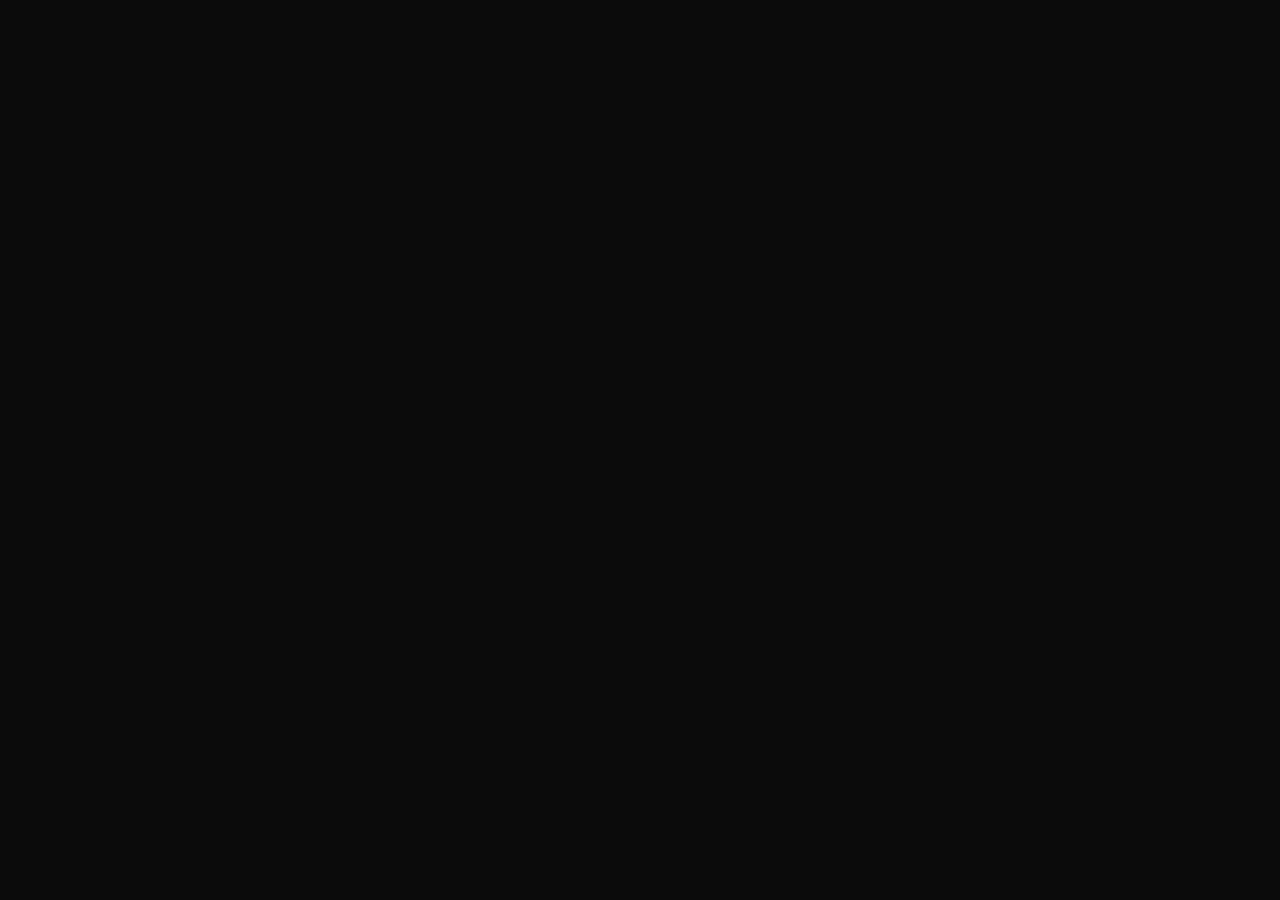
==== commit ed565251: "v3: monochrome+gold scenes, drawing-to-title opening, method strip, synthesis, exact image requests " ====
--- a/ai-painting-review/src/index.src.html
+++ b/ai-painting-review/src/index.src.html
@@ -8,258 +8,268 @@
 <style>
 /*@FONTS@*/
 
-/* Layout concept: one black stage where paintings are persistent objects that
-   move, scale and change role between beats; text is staged around them. */
+/* Layout concept: a black/white stage that inverts with meaning. Paintings, charts,
+   the method strip and the ART|ARTIST word are persistent objects that move between beats. */
 :root{
-  --bg:#0A0A0A; --bg-2:#131313; --bg-3:#1C1C1C; --line:#2B2B2B; --mid:#767676; --soft:#ABABAB;
-  --fg:#F3F3F1; --paper:#F3F3F1; --ink:#0A0A0A;
-  --accent:#6C86FF;               /* the one accent: significant word, selected condition, finding */
   --display:"Archivo","Helvetica Neue",Arial,sans-serif;
   --sans:"Inter",system-ui,-apple-system,"Segoe UI",Helvetica,Arial,sans-serif;
   --mono:"IBM Plex Mono",ui-monospace,Menlo,Consolas,monospace;
   --ease:cubic-bezier(.72,0,.18,1); --ease-out:cubic-bezier(.16,1,.3,1);
-  --morph:1100ms;
-  color-scheme:dark;
+  --morph:1100ms; color-scheme:dark;
 }
+/* dark scene (default) */
+#stage{--bg:#0B0B0B;--fg:#F2F1EC;--soft:#B2B0AA;--mid:#7A7873;--line:#2C2B29;--panel:#151514;--panel-2:#1E1D1B;--acc:#C8AA6A;--acc-ink:#0B0B0B;--ph:#2A2926}
+/* light scene: an inversion that marks a reveal, a finding or a new perspective */
+#stage.light{--bg:#F2F1EC;--fg:#0E0E0D;--soft:#4A4945;--mid:#6E6C67;--line:#D3D1CA;--panel:#E6E4DD;--panel-2:#DCDAD2;--acc:#8A6A26;--acc-ink:#F2F1EC;--ph:#CFCCC3}
 *{box-sizing:border-box;margin:0;padding:0}
 html,body{height:100%;background:#000;overflow:hidden}
-body{font-family:var(--sans);color:var(--fg);-webkit-font-smoothing:antialiased}
+body{font-family:var(--sans);-webkit-font-smoothing:antialiased}
 button{font:inherit;color:inherit;background:none;border:0;cursor:pointer}
 a{color:inherit}
-
 #viewport{position:fixed;inset:0;background:#000;overflow:hidden}
-#stage{position:absolute;left:50%;top:50%;width:1920px;height:1080px;transform-origin:center;
-  transform:translate(-50%,-50%) scale(var(--s,1));background:var(--bg);overflow:hidden}
-
-/* ---------- type ---------- */
+#stage{position:absolute;left:50%;top:50%;width:1920px;height:1080px;transform-origin:center;transform:translate(-50%,-50%) scale(var(--s,1));
+  background:var(--bg);color:var(--fg);overflow:hidden;transition:background-color 900ms var(--ease),color 600ms}
+
+/* type */
 .kick{font:500 17px/1 var(--mono);letter-spacing:.18em;text-transform:uppercase;color:var(--mid)}
-.kick b{color:var(--fg);font-weight:500}
-.disp{font-family:var(--display);font-weight:800;font-stretch:72%;letter-spacing:-.01em;line-height:.92;text-transform:uppercase}
-.h{font:600 64px/1.02 var(--display);font-stretch:88%;letter-spacing:-.015em}
-.h em{font-style:normal;color:var(--accent)}
+.disp{font-family:var(--display);font-weight:800;font-stretch:66%;letter-spacing:-.005em;line-height:.9;text-transform:uppercase}
+.h{font:650 62px/1.03 var(--display);font-stretch:84%;letter-spacing:-.012em}
+.h em,.acc{font-style:normal;color:var(--acc)}
 .lede{font:400 30px/1.4 var(--sans);color:var(--soft)}
-.lede b{color:var(--fg);font-weight:600}
 .body{font:400 24px/1.45 var(--sans);color:var(--soft)}
-.body b{color:var(--fg);font-weight:600}
+.body b,.lede b{color:var(--fg);font-weight:600}
 .cap{font:400 16px/1.5 var(--mono);color:var(--mid)}
 .cap b{color:var(--soft);font-weight:500}
-.acc{color:var(--accent)}
-
-/* citation chip */
-.cite{display:inline-flex;align-items:center;gap:9px;font:500 17px/1 var(--mono);color:var(--soft);border:1px solid var(--line);
-  border-radius:999px;padding:8px 14px;white-space:nowrap;vertical-align:middle;background:transparent}
+.cite{display:inline-flex;align-items:center;gap:9px;font:500 17px/1 var(--mono);color:var(--soft);border:1px solid var(--line);border-radius:999px;padding:8px 14px;white-space:nowrap;vertical-align:middle}
 .cite::before{content:"";width:6px;height:6px;border-radius:50%;background:var(--mid)}
 .cite:hover,.cite:focus-visible{color:var(--fg);border-color:var(--soft);outline:none}
-
-/* ---------- layers: staged text that appears on given beats ---------- */
-.layer{position:absolute;opacity:0;visibility:hidden;transform:translateY(14px);
-  transition:opacity 480ms var(--ease-out),transform 700ms var(--ease-out),visibility 0s linear 480ms}
-.layer.on{opacity:1;visibility:visible;transform:none;transition:opacity 620ms var(--ease-out) 300ms,transform 800ms var(--ease-out) 300ms,visibility 0s}
-.layer.now.on{transition-delay:0s}
-
-/* ---------- actors: persistent objects that morph between beats ---------- */
+.kind{display:inline-block;font:600 13px/1 var(--mono);letter-spacing:.14em;text-transform:uppercase;padding:6px 8px;border:1px solid var(--line);color:var(--mid)}
+.kind.stim{border-color:var(--acc);color:var(--acc)}
+
+/* layers */
+.layer{position:absolute;opacity:0;visibility:hidden;transform:translateY(14px);transition:opacity 460ms var(--ease-out),transform 700ms var(--ease-out),visibility 0s linear 460ms}
+.layer.on{opacity:1;visibility:visible;transform:none;transition:opacity 620ms var(--ease-out) 320ms,transform 800ms var(--ease-out) 320ms,visibility 0s}
+
+/* actors */
 .actor{position:absolute;left:0;top:0;width:100px;height:100px;opacity:0;pointer-events:none;
   transition:left var(--morph) var(--ease),top var(--morph) var(--ease),width var(--morph) var(--ease),height var(--morph) var(--ease),opacity 700ms var(--ease-out)}
 .actor.vis{pointer-events:auto}
-.painting .fr{position:absolute;inset:0;background:var(--bg-2);overflow:hidden;
-  transition:background 700ms var(--ease),outline-color .3s,box-shadow 700ms var(--ease)}
+.sc{position:absolute;left:0;top:0;transform-origin:0 0;transition:transform var(--morph) var(--ease)}
+
+/* paintings */
+.painting .fr{position:absolute;inset:0;background:var(--panel);overflow:hidden;outline:3px solid transparent;outline-offset:7px;transition:background 700ms var(--ease),outline-color .3s,box-shadow 700ms}
 .painting img{position:absolute;inset:0;width:100%;height:100%;object-fit:contain;transition:opacity 700ms var(--ease)}
-.painting .pend{position:absolute;inset:0;display:grid;place-items:center;align-content:center;gap:10px;color:#3A3A3A;transition:opacity .5s}
-.painting .pend b{font:800 120px/1 var(--display);font-stretch:62%}
-.painting .pend span{font:400 14px/1 var(--mono);letter-spacing:.14em;text-transform:uppercase;color:#4A4A4A}
+.painting .pend{position:absolute;inset:0;display:flex;flex-direction:column;justify-content:center;align-items:flex-start;gap:10px;padding:8%;
+  background:repeating-linear-gradient(135deg,transparent 0 14px,rgba(127,127,127,.07) 14px 16px),var(--panel);color:var(--mid);transition:opacity .5s}
+.painting .pend b{font:800 96px/1 var(--display);font-stretch:62%;color:var(--ph)}
+.painting .pend .pt{font:600 13px/1 var(--mono);letter-spacing:.14em;text-transform:uppercase;border:1px dashed var(--mid);padding:6px 8px}
+.painting .pend .pd{font:400 15px/1.45 var(--mono);color:var(--mid);max-width:95%}
 .painting.has .pend{display:none}
-.painting .badge{position:absolute;left:0;top:0;transform:translateY(calc(-100% - 10px));font:700 22px/1 var(--display);font-stretch:80%;
-  color:var(--fg);letter-spacing:.06em;opacity:0;transition:opacity .4s}
-.painting.pickable .badge,.painting.revealed .badge{opacity:1}
-.painting .guess{position:absolute;right:10px;top:10px;font:600 15px/1 var(--mono);letter-spacing:.06em;text-transform:uppercase;background:var(--fg);color:var(--ink);
-  padding:8px 10px;opacity:0;transform:translateY(-6px);transition:opacity .25s,transform .35s var(--ease-out)}
-.painting.sel.pickable .guess{opacity:1;transform:none}
-.painting .fr{outline:3px solid transparent;outline-offset:7px}
+.painting.tiny .pend .pd,.painting.tiny .pend .pt{display:none}
+.painting.tiny .pend b{font-size:44px}
+.painting .badge{position:absolute;left:0;top:0;transform:translateY(calc(-100% - 10px));display:flex;gap:10px;align-items:center;white-space:nowrap;transition:opacity .4s}
+.painting .badge .l{font:800 24px/1 var(--display);font-stretch:76%;color:var(--fg)}
+.painting .badge .kind{opacity:0;transition:opacity .4s}
+.painting.k .badge .kind{opacity:1}
+.painting.nobadge .badge{opacity:0}
+.painting .guess{position:absolute;right:10px;top:10px;font:600 15px/1 var(--mono);letter-spacing:.06em;text-transform:uppercase;background:var(--fg);color:var(--bg);padding:8px 10px;opacity:0;transform:translateY(-6px);transition:opacity .25s,transform .35s var(--ease-out)}
+.painting.sel .guess{opacity:1;transform:none}
 .painting.sel .fr{outline-color:var(--fg)}
 .painting.pickable{cursor:pointer}
-.painting.pickable:hover .fr{outline-color:#555}
+.painting.pickable:hover .fr{outline-color:var(--mid)}
 .painting.sel.pickable:hover .fr{outline-color:var(--fg)}
-.painting.ring .fr{outline:4px solid var(--accent);outline-offset:8px}
-.painting .ringtag{position:absolute;right:0;top:0;transform:translateY(calc(-100% - 14px));font:600 15px/1 var(--mono);letter-spacing:.1em;text-transform:uppercase;color:var(--accent);opacity:0;transition:opacity .4s}
+.painting.ring .fr{outline:4px solid var(--acc);outline-offset:8px}
+.painting .ringtag{position:absolute;right:0;top:0;transform:translateY(calc(-100% - 12px));font:600 15px/1 var(--mono);letter-spacing:.12em;text-transform:uppercase;color:var(--acc);opacity:0;transition:opacity .4s}
 .painting.ring .ringtag{opacity:1}
-/* label chip under a painting (the assigned authorship label) */
-.painting .chip{position:absolute;left:50%;top:calc(100% + 26px);transform:translateX(-50%);perspective:600px;white-space:nowrap;
-  font:700 58px/1.1 var(--display);font-stretch:80%;opacity:0;transition:opacity .4s,font-size .6s var(--ease),top .6s var(--ease)}
+.painting .chip{position:absolute;left:50%;top:calc(100% + 24px);transform:translateX(-50%);perspective:600px;white-space:nowrap;font:750 60px/1.1 var(--display);font-stretch:78%;opacity:0;transition:opacity .4s,font-size .6s var(--ease),top .6s var(--ease)}
 .painting .chip.sm{font-size:28px;top:calc(100% + 16px)}
 .painting .chip.show{opacity:1}
 .painting .chip span{display:inline-block;transform-origin:50% 60%;backface-visibility:hidden}
 .painting .chip span.out{position:absolute;left:0;top:0;animation:flipOut 520ms var(--ease) forwards}
 .painting .chip span.in{animation:flipIn 640ms var(--ease) both}
-.painting .chip .ai{color:var(--accent)}
+.painting .chip .ai{color:var(--acc)}
 @keyframes flipOut{to{transform:rotateX(90deg) translateY(-10px);opacity:0}}
 @keyframes flipIn{from{transform:rotateX(-90deg) translateY(10px);opacity:0}to{transform:none;opacity:1}}
-/* reveal block under each challenge painting */
-.painting .rev{position:absolute;left:0;right:-20px;top:calc(100% + 18px);display:grid;gap:7px;opacity:0;transform:translateY(10px);transition:opacity .45s,transform .6s var(--ease-out)}
+.painting .rev{position:absolute;left:0;right:0;top:calc(100% + 14px);display:flex;gap:16px;align-items:baseline;flex-wrap:wrap;opacity:0;transform:translateY(10px);transition:opacity .45s,transform .6s var(--ease-out)}
 .painting.revealed .rev{opacity:1;transform:none}
 .painting:not(.revealed) .rev{transition-delay:0s !important}
-.painting .rev .g{font:400 14px/1.3 var(--mono);color:var(--mid);text-transform:uppercase;letter-spacing:.08em}
-.painting .rev .a{font:700 30px/1.02 var(--display);font-stretch:80%}
-.painting .rev .a.ai{color:var(--accent)}
-.painting .rev .v{font:600 16px/1.2 var(--mono);color:var(--fg);letter-spacing:.04em}
-.painting .rev .c{font:400 13px/1.35 var(--sans);color:var(--mid)}
-/* small accent tag (findings on a specific painting) */
-.painting .ftag{position:absolute;left:0;top:calc(100% + 18px);font:500 17px/1.3 var(--mono);color:var(--accent);opacity:0;transition:opacity .5s .6s;white-space:nowrap}
+.painting .rev .a{font:800 30px/1 var(--display);font-stretch:76%}
+.painting .rev .a.ai{color:var(--acc)}
+.painting .rev .v{font:600 15px/1 var(--mono);letter-spacing:.06em;text-transform:uppercase;padding:6px 8px;background:var(--fg);color:var(--bg)}
+.painting .rev .v.s{background:transparent;color:var(--fg);border:1px solid var(--fg)}
+.painting .rev .c{flex-basis:100%;font:400 14px/1.35 var(--mono);color:var(--mid)}
+.painting .ftag{position:absolute;left:0;top:calc(100% + 16px);font:500 17px/1.3 var(--mono);color:var(--acc);opacity:0;transition:opacity .5s .6s;white-space:nowrap}
 .painting.mark .ftag{opacity:1}
-.painting.mark .fr{outline:3px solid var(--accent);outline-offset:6px}
-.painting.dimmed{opacity:.35 !important}
-/* physical canvas look (Chiarella: real acrylics; schematic) */
-.painting.canvas .fr{box-shadow:0 0 0 12px #222,16px 18px 0 12px #050505}
-/* morph into a written scenario card (Mikalonytė & Kneer used text only) */
-.painting .scen{position:absolute;inset:0;padding:40px 44px;display:flex;flex-direction:column;justify-content:center;gap:16px;color:var(--ink);opacity:0;transition:opacity 500ms var(--ease) 0s}
-.painting.as-scen .fr{background:var(--paper)}
-.painting.as-scen img{opacity:0}
+.painting.mark .fr{outline:3px solid var(--acc);outline-offset:6px}
+.painting.dimmed{opacity:.3 !important}
+.painting.canvas .fr{box-shadow:0 0 0 12px var(--panel-2),16px 18px 0 12px rgba(0,0,0,.35)}
+.painting .scen{position:absolute;inset:0;padding:36px 40px;display:flex;flex-direction:column;justify-content:center;gap:14px;color:#0E0E0D;opacity:0;transition:opacity 500ms var(--ease)}
+.painting.as-scen .fr{background:#F2F1EC}
+.painting.as-scen img,.painting.as-scen .pend{opacity:0}
 .painting.as-scen .scen{opacity:1;transition-delay:500ms}
-.painting .scen .k{font:500 14px/1.2 var(--mono);letter-spacing:.14em;text-transform:uppercase;color:#555}
-.painting .scen p{font:500 30px/1.3 var(--sans);letter-spacing:-.005em}
-.painting .scen p u{text-decoration:none;border-bottom:3px solid var(--accent)}
-.painting .scen .n{font:400 15px/1.45 var(--mono);color:#555}
-.painting.small-scen .scen{padding:24px 28px;gap:10px}
-.painting.small-scen .scen p{font-size:22px}
-.painting.small-scen .scen .n{display:none}
-/* collapsed into a single rendering dot (Allen grid) */
-.painting.dot .fr{background:var(--accent);outline:0}
+.painting .scen .k{font:600 13px/1.2 var(--mono);letter-spacing:.14em;text-transform:uppercase;color:#6E6C67}
+.painting .scen p{font:500 28px/1.3 var(--sans)}
+.painting .scen p u{text-decoration:none;border-bottom:3px solid #8A6A26}
+.painting .scen .f{display:grid;grid-template-columns:repeat(3,auto);gap:8px 18px;justify-content:start;font:500 15px/1.3 var(--mono);color:#4A4945}
+.painting .scen .f span b{display:block;font-weight:600;color:#0E0E0D;letter-spacing:.06em;text-transform:uppercase;font-size:12px;margin-bottom:3px}
+.painting.small-scen .scen{padding:20px 24px;gap:8px}
+.painting.small-scen .scen p{font-size:19px}
+.painting.small-scen .scen .f{display:none}
+.painting.micro-scen .scen{padding:14px;gap:4px}.painting.micro-scen .scen p{font-size:13px}.painting.micro-scen .scen .k{font-size:9px}
+.painting.dot .fr{background:var(--acc);outline:0}
 .painting.dot img,.painting.dot .pend{opacity:0}
 .painting .cred{position:absolute;left:0;top:calc(100% + 14px);font:400 15px/1.45 var(--mono);color:var(--mid);opacity:0;transition:opacity .5s .7s;white-space:nowrap}
 .painting.credit .cred{opacity:1}
 
-/* ---------- procedural opening canvas ---------- */
-#a-pc canvas{position:absolute;inset:0;width:100%;height:100%}
-
-/* ---------- bars actor (Bellaiche) ---------- */
-#a-bars .rows{display:grid;gap:16px;position:relative}
-#a-bars .row{display:grid;grid-template-columns:240px 1fr 130px;align-items:center;gap:20px;height:80px}
-#a-bars .opt{justify-self:start;text-align:left;font:700 38px/1 var(--display);font-stretch:80%;color:var(--fg);padding:10px 14px;margin-left:-14px;border:2px solid transparent;transition:border-color .25s,color .3s}
+/* method strip */
+#a-strip .sc{width:1680px;height:150px;display:grid;grid-template-columns:repeat(5,1fr);border-top:2px solid var(--fg)}
+#a-strip .slot{padding:16px 22px 0 0;border-right:1px solid var(--line);margin-right:22px}
+#a-strip .slot:last-child{border-right:0}
+#a-strip .slot h6{font:500 14px/1 var(--mono);letter-spacing:.16em;text-transform:uppercase;color:var(--mid);display:flex;gap:10px;align-items:center}
+#a-strip .slot h6 i{font-style:normal;font:600 12px/1 var(--mono);color:var(--acc);border:1px solid var(--acc);padding:3px 5px;opacity:0;transition:opacity .4s}
+#a-strip .slot p{font:600 24px/1.18 var(--display);font-stretch:84%;margin-top:12px;color:var(--fg);transition:color .4s}
+#a-strip .slot.hot p{color:var(--acc)}
+#a-strip .slot.hot h6 i{opacity:1}
+#a-strip .slot p.swap{animation:swapIn 600ms var(--ease-out)}
+@keyframes swapIn{from{opacity:0;transform:translateY(10px)}to{opacity:1;transform:none}}
+
+/* Bellaiche bars */
+#a-bars .sc{width:940px;height:460px}
+#a-bars .row{display:grid;grid-template-columns:250px 1fr 130px;align-items:center;gap:20px;height:80px;margin-bottom:16px}
+#a-bars .opt{justify-self:start;text-align:left;font:750 40px/1 var(--display);font-stretch:78%;color:var(--fg);padding:10px 14px;margin-left:-14px;border:2px solid transparent;transition:border-color .25s}
 #a-bars.predict .opt{border-color:var(--line)}
 #a-bars.predict .opt:hover{border-color:var(--soft)}
 #a-bars .opt.pick{border-color:var(--fg) !important}
-#a-bars .opt .yp{display:block;font:500 12px/1 var(--mono);letter-spacing:.14em;text-transform:uppercase;color:var(--fg);margin-top:0;max-height:0;opacity:0;overflow:hidden;transition:opacity .3s,max-height .3s,margin .3s}
+#a-bars .opt .yp{display:block;font:500 12px/1 var(--mono);letter-spacing:.14em;text-transform:uppercase;color:var(--fg);max-height:0;opacity:0;overflow:hidden;transition:opacity .3s,max-height .3s,margin .3s}
 #a-bars .opt.pick .yp{opacity:1;max-height:20px;margin-top:8px}
-#a-bars .track{position:relative;height:54px;border-left:1px solid #444}
-#a-bars .track i{position:absolute;left:0;top:0;bottom:0;width:var(--w);background:#5A5A5A;transform:scaleX(0);transform-origin:left;transition:transform 1100ms var(--ease)}
-#a-bars .row.hi .track i{background:var(--accent)}
+#a-bars .track{position:relative;height:54px;border-left:1px solid var(--mid)}
+#a-bars .track i{position:absolute;left:0;top:0;bottom:0;width:var(--w);background:var(--mid);transform:scaleX(0);transform-origin:left;transition:transform 1100ms var(--ease)}
+#a-bars .row.top .track i{background:var(--acc)}
 #a-bars.show .track i{transform:scaleX(1)}
-#a-bars .row:nth-child(2) i{transition-delay:.12s} #a-bars .row:nth-child(3) i{transition-delay:.24s} #a-bars .row:nth-child(4) i{transition-delay:.36s}
-#a-bars .q{position:absolute;left:24px;top:50%;transform:translateY(-50%);font:600 32px/1 var(--display);color:#4A4A4A;transition:opacity .3s}
+#a-bars .row:nth-child(2) i{transition-delay:.12s}#a-bars .row:nth-child(3) i{transition-delay:.24s}#a-bars .row:nth-child(4) i{transition-delay:.36s}
+#a-bars .q{position:absolute;left:24px;top:50%;transform:translateY(-50%);font:600 32px/1 var(--display);color:var(--mid);transition:opacity .3s}
 #a-bars.show .q{opacity:0}
-#a-bars .val{font:500 24px/1 var(--mono);color:var(--fg);opacity:0;transition:opacity .4s .9s}
+#a-bars .val{font:500 24px/1 var(--mono);opacity:0;transition:opacity .4s .9s}
 #a-bars.show .val{opacity:1}
-#a-bars .row.hi .val{color:var(--accent)}
-#a-bars .axis{position:relative;height:48px;margin:6px 150px 0 260px;font:400 14px/1.5 var(--mono);color:var(--mid);opacity:0;transition:opacity .4s .6s}
+#a-bars .row.top .val{color:var(--acc)}
+#a-bars .axis{position:relative;height:44px;margin:0 150px 0 270px;font:400 14px/1.5 var(--mono);color:var(--mid);opacity:0;transition:opacity .4s .6s}
 #a-bars.show .axis{opacity:1}
-#a-bars .axis span{position:absolute;top:6px;transform:translateX(-50%);text-align:center}
-#a-bars .grp{position:absolute;right:-30px;width:14px;border:2px solid var(--mid);border-left:0;opacity:0;transition:opacity .5s .4s}
-#a-bars .grp em{position:absolute;left:30px;top:50%;transform:translateY(-50%);font:500 15px/1.3 var(--mono);font-style:normal;color:var(--soft);white-space:nowrap;letter-spacing:.08em;text-transform:uppercase}
-#a-bars .grp.m{border-color:var(--accent)} #a-bars .grp.m em{color:var(--accent)}
-#a-bars.grouped .grp{opacity:1}
-
-/* ---------- horton chart actor ---------- */
-#a-hor .dot{transition:opacity .5s;opacity:0}
+#a-bars .axis span{position:absolute;top:2px;transform:translateX(-50%);text-align:center}
+
+/* Horton chart */
+#a-hor .sc{width:1060px;height:560px}
+#a-hor .dot{opacity:0;transition:opacity .5s}
 #a-hor.show .dot{opacity:1}
 #a-hor .v{opacity:0;transition:opacity .4s .8s}
 #a-hor.show .v{opacity:1}
 
-/* ---------- limitation → proposal cards ---------- */
-.lim{display:grid;grid-template-columns:56px 1fr;align-items:center;background:var(--bg-2);border:1px solid var(--line);padding:0 26px;
+/* ART | ARTIST word object */
+#a-word .sc{width:1600px;height:300px;white-space:nowrap}
+#a-word span{position:absolute;top:0;font:800 260px/1 var(--display);font-stretch:66%;text-transform:uppercase;letter-spacing:-.005em;transition:transform 1200ms var(--ease),opacity 700ms,color .6s,-webkit-text-stroke-color .6s}
+#a-word .a1{left:0;color:var(--fg)}
+#a-word .a2,#a-word .i{color:transparent;-webkit-text-stroke:3px var(--acc)}
+#a-word .a2{opacity:0}
+#a-word .lab{position:absolute;top:262px;font:500 22px/1.3 var(--mono);letter-spacing:.14em;text-transform:uppercase;color:var(--mid);opacity:0;transition:opacity .5s .6s}
+#a-word.split .a2{opacity:1}
+#a-word.split .lab{opacity:1}
+#a-word.solidart .a1{color:var(--fg)}
+
+/* rendering grid, limitation cards */
+.lim{display:grid;grid-template-columns:60px 1fr;align-items:center;background:var(--panel);border:1px solid var(--line);padding:0 26px;
   transition:left var(--morph) var(--ease),top var(--morph) var(--ease),width var(--morph) var(--ease),height var(--morph) var(--ease),opacity .6s,background .7s,border-color .7s}
 .lim .n{font:500 16px/1 var(--mono);color:var(--mid);transition:color .6s}
 .lim .tx{position:relative;height:100%}
-.lim .tx div{position:absolute;left:0;right:0;top:50%;transition:opacity .5s,transform .8s var(--ease)}
-.lim .t1{font:600 30px/1.1 var(--display);font-stretch:84%;color:var(--fg);transform:translateY(-50%)}
-.lim .t1 small{display:block;font:400 14px/1.3 var(--mono);color:var(--mid);margin-top:6px;letter-spacing:.02em}
-.lim .t2{font:500 24px/1.25 var(--sans);color:var(--fg);opacity:0;transform:translate(30px,-50%)}
-.lim.moved{background:transparent;border-color:transparent;border-left:3px solid var(--accent)}
+.lim .tx>div{position:absolute;left:0;right:0;top:50%;transition:opacity .5s,transform .8s var(--ease)}
+.lim .t1{font:650 30px/1.1 var(--display);font-stretch:82%;transform:translateY(-50%)}
+.lim .t1 small{display:block;font:400 14px/1.3 var(--mono);color:var(--mid);margin-top:6px}
+.lim .t2{opacity:0;transform:translate(30px,-50%)}
+.lim .t2 p{font:500 23px/1.25 var(--sans)}
+.lim .t2 small{display:block;font:400 14px/1.4 var(--mono);color:var(--acc);margin-top:6px}
+.lim.moved{background:transparent;border-color:transparent;border-left:3px solid var(--acc)}
 .lim.moved .t1{opacity:0;transform:translate(-30px,-50%)}
 .lim.moved .t2{opacity:1;transform:translate(0,-50%);transition-delay:.35s}
-.lim.moved .n{color:var(--accent)}
-
-/* ---------- scene-specific layers ---------- */
+.lim.moved .n{color:var(--acc)}
+
+/* title canvas */
+#a-ttl canvas{position:absolute;inset:0;width:100%;height:100%}
+
+/* scene helpers */
 .stimtypes{display:grid;grid-template-columns:repeat(4,1fr);gap:28px}
 .stim{border-top:2px solid var(--line);padding-top:20px}
 .stim.in{border-top-color:var(--fg)}
 .stim svg{display:block;margin-bottom:18px}
-.stim h4{font:700 32px/1.05 var(--display);font-stretch:82%}
+.stim h4{font:750 32px/1.05 var(--display);font-stretch:80%}
 .stim p{font:400 17px/1.45 var(--mono);color:var(--mid);margin-top:8px}
-.stim .tg{display:inline-block;margin-top:14px;font:500 13px/1 var(--mono);letter-spacing:.14em;text-transform:uppercase;padding:7px 9px;border:1px solid var(--line);color:var(--mid)}
-.stim.in .tg{background:var(--fg);color:var(--ink);border-color:var(--fg)}
-.split2{display:grid;grid-template-columns:1fr 1fr;gap:80px}
-.crit{display:flex;flex-wrap:wrap;gap:12px}
-.crit span{font:500 22px/1 var(--sans);padding:12px 16px;border:1px solid var(--line);color:var(--soft)}
+.stim .tg{display:inline-block;margin-top:14px}
 .ev{display:grid;grid-template-columns:repeat(4,1fr);gap:22px 28px}
 .ev .g{border-top:1px solid var(--line);padding-top:14px}
 .ev h5{font:500 14px/1.3 var(--mono);letter-spacing:.12em;text-transform:uppercase;color:var(--mid);margin-bottom:12px}
 .ev .cites{display:flex;flex-wrap:wrap;gap:8px}
 .tally{display:flex;gap:70px;align-items:baseline}
 .tally div{font:400 17px/1.3 var(--mono);color:var(--mid)}
-.tally b{display:block;font:800 92px/1 var(--display);font-stretch:70%;color:var(--fg);margin-bottom:6px}
+.tally b{display:block;font:800 92px/1 var(--display);font-stretch:66%;color:var(--fg);margin-bottom:6px}
+.chips{display:flex;flex-wrap:wrap;gap:12px}
+.chips button{font:600 26px/1 var(--display);font-stretch:84%;padding:16px 20px;border:2px solid var(--line);color:var(--fg);transition:border-color .2s,background .3s,color .3s}
+.chips button:hover{border-color:var(--mid)}
+.chips button.on{background:var(--fg);color:var(--bg);border-color:var(--fg)}
 .three{display:grid;grid-template-columns:repeat(3,1fr);gap:28px}
 .mcard{border-top:2px solid var(--line);padding-top:18px}
-.mcard.on{border-top-color:var(--accent)}
-.mcard h5{font:700 34px/1.05 var(--display);font-stretch:82%;margin-bottom:10px}
-.mcard.on h5{color:var(--accent)}
+.mcard.on{border-top-color:var(--acc)}
+.mcard h5{font:750 34px/1.05 var(--display);font-stretch:80%;margin-bottom:10px}
+.mcard.on h5{color:var(--acc)}
 .mcard p{font:400 19px/1.45 var(--sans);color:var(--soft)}
 .mcard .st{display:inline-block;margin-top:12px;font:500 13px/1 var(--mono);letter-spacing:.12em;text-transform:uppercase;color:var(--mid)}
-.mcard.on .st{color:var(--accent)}
+.mcard.on .st{color:var(--acc)}
 .stats{display:flex;gap:14px;flex-wrap:wrap}
 .stat{border:1px solid var(--line);padding:14px 16px}
-.stat b{display:block;font:700 34px/1 var(--display);font-stretch:80%;margin-bottom:6px}
+.stat b{display:block;font:750 34px/1 var(--display);font-stretch:78%;margin-bottom:6px}
 .stat span{font:400 15px/1.35 var(--mono);color:var(--mid)}
-.dom{display:grid;grid-template-columns:1fr auto;align-items:baseline;padding:16px 0;border-bottom:1px solid var(--line)}
-.dom span{font:600 30px/1.1 var(--display);font-stretch:84%}
-.dom b{font:500 16px/1 var(--mono);letter-spacing:.14em;text-transform:uppercase;color:var(--mid)}
-.dom.m b,.dom.m span{color:var(--accent)}
 .room h4{font:500 15px/1.3 var(--mono);letter-spacing:.14em;text-transform:uppercase;color:var(--mid)}
-.room p{font:700 44px/1.05 var(--display);font-stretch:80%;margin-top:10px}
-.wall{width:2px;background:linear-gradient(transparent,#3A3A3A 12%,#3A3A3A 88%,transparent)}
-.judg{display:grid;grid-template-columns:300px 1fr;gap:40px;align-items:center;padding:26px 0;border-top:1px solid var(--line)}
-.judg h4{font:800 68px/.95 var(--display);font-stretch:70%;text-transform:uppercase}
-.judg h4 small{display:block;font:500 15px/1.3 var(--mono);letter-spacing:.12em;color:var(--mid);margin-top:10px}
+.room p{font:750 44px/1.05 var(--display);font-stretch:78%;margin-top:10px}
+.wall{width:2px;background:var(--line)}
+.judg{display:grid;grid-template-columns:260px 1fr;gap:40px;align-items:center;padding:20px 0;border-top:1px solid var(--line)}
+.judg h4{font:800 56px/.95 var(--display);font-stretch:66%;text-transform:uppercase}
 .scale{position:relative;height:84px}
-.scale .ln{position:absolute;left:0;right:0;top:40px;height:2px;background:#333}
+.scale .ln{position:absolute;left:0;right:0;top:40px;height:2px;background:var(--line)}
 .scale .mk{position:absolute;top:24px;width:34px;height:34px;border-radius:50%;transform:translateX(-50%);transition:left 1300ms var(--ease) .5s}
-.scale .mk.h{background:var(--fg)} .scale .mk.r{background:var(--bg);border:3px solid var(--accent)}
+.scale .mk.h{background:var(--fg)} .scale .mk.r{background:var(--bg);border:3px solid var(--acc)}
 .scale .ml{position:absolute;top:0;font:500 13px/1 var(--mono);letter-spacing:.1em;text-transform:uppercase;color:var(--mid);transform:translateX(-50%);transition:left 1300ms var(--ease) .5s}
-.scale .gap{position:absolute;top:70px;font:500 16px/1 var(--mono);color:var(--soft);transform:translateX(-50%);white-space:nowrap}
+.scale .gap{position:absolute;top:70px;font:500 15px/1 var(--mono);color:var(--soft);transform:translateX(-50%);white-space:nowrap}
 .layer:not(.on) .scale .mk,.layer:not(.on) .scale .ml{left:50% !important;transition-delay:0s}
-.phil .p{border-top:2px solid var(--line);padding-top:16px}
-.phil p{font:400 21px/1.45 var(--sans);color:var(--soft);margin-top:14px}
-.phil .k{font:500 14px/1.2 var(--mono);letter-spacing:.12em;text-transform:uppercase;color:var(--mid);margin-top:12px}
-.verd{border-top:2px solid var(--line);padding:22px 0 26px}
+.col h3{font:800 64px/.95 var(--display);font-stretch:66%;text-transform:uppercase}
+.col .sub{font:500 15px/1.4 var(--mono);color:var(--mid);margin-top:10px;letter-spacing:.04em}
+.col .box{border:1px solid var(--line);padding:14px 16px;margin-top:12px}
+.col .box b{display:block;font:700 26px/1.1 var(--display);font-stretch:80%}
+.col .box span{font:400 15px/1.4 var(--mono);color:var(--mid)}
+.verd{border-top:2px solid var(--line);padding:22px 0 24px}
 .verd .l{font:500 15px/1 var(--mono);letter-spacing:.16em;text-transform:uppercase;color:var(--mid)}
-.verd h3{font:800 80px/.95 var(--display);font-stretch:70%;text-transform:uppercase;margin:12px 0 14px}
-.verd.b h3{color:var(--accent)}
+.verd h3{font:800 76px/.95 var(--display);font-stretch:66%;text-transform:uppercase;margin:12px 0 14px}
+.verd.b h3{color:transparent;-webkit-text-stroke:2.5px var(--acc)}
 .verd p{font:400 21px/1.45 var(--sans);color:var(--soft)}
 .sig .c{border-top:2px solid var(--line);padding-top:18px}
-.sig .n{font:500 15px/1 var(--mono);color:var(--accent);letter-spacing:.1em}
-.sig h5{font:700 40px/1.02 var(--display);font-stretch:80%;margin:14px 0 18px}
+.sig .n{font:500 15px/1 var(--mono);color:var(--acc);letter-spacing:.1em}
+.sig h5{font:750 40px/1.02 var(--display);font-stretch:78%;margin:14px 0 16px}
 .sig p{font:400 20px/1.5 var(--sans);color:var(--soft)}
-.sig .viz{height:150px;display:flex;align-items:center;margin-bottom:16px}
 .refs{columns:2;column-gap:64px;list-style:none}
-.refs li{break-inside:avoid;font:400 17px/1.46 var(--sans);color:var(--soft);padding:0 0 13px 28px;text-indent:-28px}
+.refs li{break-inside:avoid;font:400 16.5px/1.45 var(--sans);color:var(--soft);padding:0 0 12px 28px;text-indent:-28px}
 .refs li i{color:var(--fg)}
-.refs a{font:400 15px var(--mono);color:var(--accent);text-decoration:none;word-break:break-all}
+.refs a{font:400 14.5px var(--mono);color:var(--acc);text-decoration:none;word-break:break-all}
 table.matrix{border-collapse:collapse;width:1760px}
 .matrix th{font:500 12.5px/1.2 var(--mono);letter-spacing:.1em;text-transform:uppercase;color:var(--mid);text-align:left;padding:8px 10px;border-bottom:2px solid var(--fg)}
 .matrix td{font:400 15px/1.38 var(--sans);color:var(--soft);padding:11px 10px;border-bottom:1px solid var(--line);vertical-align:top}
 .matrix td:first-child{font:500 14px/1.3 var(--mono);color:var(--fg);white-space:nowrap}
 
-/* ---------- chrome ---------- */
-#chrome{position:fixed;left:0;right:0;bottom:0;height:44px;display:flex;align-items:center;gap:12px;padding:0 16px;z-index:20;
-  font:400 12px/1 var(--mono);color:#9A9A9A;background:linear-gradient(transparent,rgba(0,0,0,.8));opacity:0;transition:opacity .35s}
+/* chrome */
+#chrome{position:fixed;left:0;right:0;bottom:0;height:44px;display:flex;align-items:center;gap:12px;padding:0 16px;z-index:20;font:400 12px/1 var(--mono);color:#9A9A9A;background:linear-gradient(transparent,rgba(0,0,0,.8));opacity:0;transition:opacity .35s}
 body.show-chrome #chrome{opacity:1}
 body.clean #chrome{opacity:0 !important;pointer-events:none}
 #chrome button{padding:7px 9px;border-radius:4px;color:#E6E6E6;font:500 12px/1 var(--mono)}
 #chrome button:hover,#chrome button:focus-visible{background:rgba(255,255,255,.14);outline:none}
 #chrome .sp{flex:1}
-#bar{position:fixed;left:0;bottom:0;height:2px;background:var(--fg);z-index:21;opacity:0;transition:width .5s var(--ease-out),opacity .3s}
-body.show-chrome #bar{opacity:.7}
+#bar{position:fixed;left:0;bottom:0;height:2px;background:#C8AA6A;z-index:21;opacity:0;transition:width .5s var(--ease-out),opacity .3s}
+body.show-chrome #bar{opacity:.8}
 body.hide-cursor{cursor:none}
-#notes{position:fixed;left:50%;bottom:56px;transform:translateX(-50%);width:min(1100px,92vw);max-height:38vh;overflow:auto;z-index:30;
-  background:rgba(20,20,20,.96);color:#DDD;border:1px solid #333;border-radius:10px;padding:18px 24px;font:400 17px/1.55 var(--sans);display:none}
+#notes{position:fixed;left:50%;bottom:56px;transform:translateX(-50%);width:min(1100px,92vw);max-height:38vh;overflow:auto;z-index:30;background:rgba(20,20,20,.96);color:#DDD;border:1px solid #333;border-radius:10px;padding:18px 24px;font:400 17px/1.55 var(--sans);display:none}
 #notes.open{display:block}
 #notes .meta{font:400 12px/1.4 var(--mono);color:#888;margin-bottom:8px;display:flex;justify-content:space-between}
 #notes .cur{color:#fff}
@@ -268,23 +278,23 @@
 #overview h3{font:400 13px/1 var(--mono);letter-spacing:.16em;text-transform:uppercase;color:#888;margin-bottom:22px}
 #overview .grid{display:grid;grid-template-columns:repeat(6,1fr);gap:10px}
 #overview button{text-align:left;padding:14px;border:1px solid #2A2A2A;border-radius:6px;color:#EEE;background:#111}
-#overview button:hover,#overview button.cur{border-color:var(--accent)}
-#overview button span{display:block;font:400 11px/1 var(--mono);color:#888;margin-bottom:8px}
-#overview button strong{font:600 16px/1.2 var(--display);font-stretch:86%}
+#overview button.lt{background:#EDECE7;color:#111;border-color:#CCC}
+#overview button:hover,#overview button.cur{border-color:#C8AA6A}
+#overview button span{display:block;font:400 11px/1 var(--mono);opacity:.6;margin-bottom:8px}
+#overview button strong{font:600 16px/1.2 var(--display);font-stretch:84%}
 #help{position:fixed;right:20px;bottom:56px;z-index:31;background:rgba(20,20,20,.97);border:1px solid #333;color:#EEE;border-radius:10px;padding:18px 22px;font:400 14px/1.9 var(--mono);display:none}
 #help.open{display:block}
 #help kbd{display:inline-block;min-width:26px;text-align:center;border:1px solid #555;border-radius:4px;padding:0 6px;margin-right:8px}
-#drawer{position:fixed;top:0;right:0;bottom:0;width:min(640px,94vw);z-index:35;background:#F3F3F1;color:#111;
-  transform:translateX(105%);transition:transform .45s var(--ease-out);overflow:auto;padding:40px 44px 60px}
+#drawer{position:fixed;top:0;right:0;bottom:0;width:min(640px,94vw);z-index:35;background:#F2F1EC;color:#111;transform:translateX(105%);transition:transform .45s var(--ease-out);overflow:auto;padding:40px 44px 60px}
 #drawer.open{transform:none;box-shadow:-30px 0 60px rgba(0,0,0,.5)}
 #drawer .x{position:absolute;top:18px;right:18px;font:500 13px/1 var(--mono);padding:9px 11px;border:1px solid #CCC;border-radius:6px}
-#drawer h4{font:700 38px/1.05 var(--display);font-stretch:82%;margin:14px 0 8px}
+#drawer h4{font:750 38px/1.05 var(--display);font-stretch:80%;margin:14px 0 8px}
 #drawer .full{font:400 14.5px/1.55 var(--sans);color:#333;margin-bottom:18px}
-#drawer a{color:#2C47D6}
+#drawer a{color:#7A5A16}
 #drawer dl{display:grid;grid-template-columns:140px 1fr;gap:12px 18px;border-top:1px solid #CCC;padding-top:18px}
 #drawer dt{font:500 12px/1.5 var(--mono);letter-spacing:.1em;text-transform:uppercase;color:#666}
 #drawer dd{font:400 15.5px/1.5 var(--sans)}
-#drawer .ver{margin-top:20px;padding:14px 16px;background:#E5E5E2;border-radius:6px;font:400 14px/1.5 var(--sans);color:#333}
+#drawer .ver{margin-top:20px;padding:14px 16px;background:#E5E4DF;border-radius:6px;font:400 14px/1.5 var(--sans);color:#333}
 #drawer .tag{display:inline-block;font:500 12px/1 var(--mono);letter-spacing:.12em;text-transform:uppercase;padding:7px 9px;background:#111;color:#fff}
 #drawer .cite{color:#222;border-color:#BBB}
 
@@ -300,17 +310,14 @@
 <body>
 <div id="viewport"><div id="stage">
 
-<!-- ============ LAYERS: staged text. data-on = beat ids; "a~b" = inclusive range ============ -->
+<!-- ================= LAYERS (staged text; data-on = beat ids, a~b inclusive) ================= -->
 
 <!-- opening -->
-<div class="layer" data-on="open" style="right:40px;bottom:34px"><span class="cap" style="color:#fff;background:rgba(0,0,0,.65);padding:8px 12px">Conceptual animation · painted live in code · not a study image</span></div>
-<div class="layer" data-on="title" style="left:120px;top:190px;width:840px">
-  <div class="kick">State of the field <b>·</b> 2026</div>
-  <h1 class="disp" style="font-size:150px;margin-top:26px">Would you still call it <span class="acc">art?</span></h1>
-  <p class="lede" style="margin-top:34px">Viewers’ responses to AI-generated digital painting.</p>
-</div>
-<div class="layer" data-on="title" style="left:120px;bottom:110px"><div style="font:700 42px/1 var(--display);font-stretch:84%">Mahmoud Hafez</div><div class="cap" style="margin-top:10px">Individual literature review · narrated presentation</div></div>
-<div class="layer" data-on="title" style="left:1010px;top:650px;width:840px"><div class="cap"><b>Untitled (opening), 2026.</b> Seeded brushstrokes generated in this browser. A conceptual animation, not an artwork from any reviewed study.</div></div>
+<div class="layer" data-on="open" style="right:44px;bottom:36px"><span class="cap">Conceptual animation · drawn in code · not a study image</span></div>
+<div class="layer" data-on="title" style="left:120px;top:770px;width:900px">
+  <p class="lede" style="color:var(--fg)">Viewers’ responses to AI-generated digital painting, and the separate questions of <b>art</b> and <b>artist</b> status.</p>
+  <div style="display:flex;gap:28px;align-items:baseline;margin-top:30px"><span style="font:800 40px/1 var(--display);font-stretch:80%">Mahmoud Hafez</span><span class="cap">State of the field · individual literature review · 2026</span></div>
+</div>
 
 <!-- scope -->
 <div class="layer" data-on="scope" style="left:120px;top:96px"><div class="kick">I · Terms</div></div>
@@ -318,220 +325,180 @@
 <div class="layer" data-on="scope" style="left:120px;top:470px;width:1680px">
   <div class="cap" style="margin-bottom:18px"><b>What the reviewed studies actually put in front of people</b></div>
   <div class="stimtypes">
-    <div class="stim in"><svg width="150" height="110" viewBox="0 0 150 110"><rect x="1" y="1" width="148" height="108" fill="#1A1A1A" stroke="#F3F3F1"/><g fill="#6F6F6F"><rect x="16" y="16" width="30" height="22"/><rect x="58" y="16" width="30" height="22"/><rect x="100" y="16" width="30" height="22"/><rect x="16" y="50" width="30" height="22"/><rect x="58" y="50" width="30" height="22" fill="#6C86FF"/><rect x="100" y="50" width="30" height="22"/></g></svg><h4>GAN images</h4><p>AICAN (2017–19); Artbreeder outputs</p><span class="tg">in scope</span></div>
-    <div class="stim in"><svg width="150" height="110" viewBox="0 0 150 110"><rect x="1" y="1" width="148" height="108" fill="#1A1A1A" stroke="#F3F3F1"/><rect x="14" y="16" width="122" height="16" fill="#333"/><text x="20" y="28" fill="#ABABAB" style="font:11px var(--mono)">“oil painting of …”</text><rect x="44" y="44" width="62" height="54" fill="#6F6F6F"/></svg><h4>Text-to-image outputs</h4><p>DALL·E 2; Midjourney (2022–)</p><span class="tg">in scope</span></div>
-    <div class="stim"><svg width="150" height="110" viewBox="0 0 150 110"><rect x="10" y="8" width="130" height="90" fill="#1A1A1A" stroke="#6F6F6F" stroke-width="6"/><rect x="18" y="74" width="40" height="16" fill="#F3F3F1"/><text x="23" y="86" fill="#0A0A0A" style="font:600 11px var(--mono)">“AI”</text></svg><h4>Labelled physical canvases</h4><p>Human acrylics given an AI label</p><span class="tg">comparison</span></div>
-    <div class="stim"><svg width="150" height="110" viewBox="0 0 150 110"><rect x="20" y="4" width="110" height="102" fill="#1A1A1A" stroke="#6F6F6F"/><g fill="#555"><rect x="34" y="20" width="82" height="6"/><rect x="34" y="36" width="70" height="6"/><rect x="34" y="52" width="80" height="6"/><rect x="34" y="68" width="56" height="6"/></g></svg><h4>Written scenarios</h4><p>Hypothetical AI-driven robots</p><span class="tg">comparison</span></div>
+    <div class="stim in"><svg width="150" height="110" viewBox="0 0 150 110"><rect x="1" y="1" width="148" height="108" fill="none" stroke="currentColor"/><g fill="currentColor" opacity=".45"><rect x="16" y="16" width="30" height="22"/><rect x="58" y="16" width="30" height="22"/><rect x="100" y="16" width="30" height="22"/><rect x="16" y="50" width="30" height="22"/><rect x="100" y="50" width="30" height="22"/></g><rect x="58" y="50" width="30" height="22" fill="#C8AA6A"/></svg><h4>GAN images</h4><p>Artbreeder outputs</p><span class="kind tg">in scope</span></div>
+    <div class="stim in"><svg width="150" height="110" viewBox="0 0 150 110"><rect x="1" y="1" width="148" height="108" fill="none" stroke="currentColor"/><rect x="14" y="16" width="122" height="16" fill="currentColor" opacity=".2"/><text x="20" y="28" fill="currentColor" style="font:11px var(--mono)">“oil painting of …”</text><rect x="44" y="44" width="62" height="54" fill="currentColor" opacity=".45"/></svg><h4>Text-to-image outputs</h4><p>DALL·E 2; Midjourney; Stable Diffusion</p><span class="kind tg">in scope</span></div>
+    <div class="stim"><svg width="150" height="110" viewBox="0 0 150 110"><rect x="10" y="8" width="130" height="90" fill="none" stroke="currentColor" stroke-width="6" opacity=".5"/><rect x="18" y="74" width="40" height="16" fill="currentColor"/><text x="23" y="86" fill="#0B0B0B" style="font:600 11px var(--mono)">“AI”</text></svg><h4>Labelled physical canvases</h4><p>Human acrylics given an AI label</p><span class="kind tg">comparison</span></div>
+    <div class="stim"><svg width="150" height="110" viewBox="0 0 150 110"><rect x="20" y="4" width="110" height="102" fill="none" stroke="currentColor" opacity=".5"/><g fill="currentColor" opacity=".4"><rect x="34" y="20" width="82" height="6"/><rect x="34" y="36" width="70" height="6"/><rect x="34" y="52" width="80" height="6"/><rect x="34" y="68" width="56" height="6"/></g></svg><h4>Written scenarios</h4><p>Hypothetical AI-driven robots</p><span class="kind tg">comparison</span></div>
   </div>
 </div>
 
-<!-- question & criteria -->
-<div class="layer" data-on="question~criteria" style="left:120px;top:96px"><div class="kick">I · The question</div></div>
-<div class="layer" data-on="question~criteria" style="left:120px;top:150px;width:1500px"><p class="lede">What does existing research establish about viewers’ responses to AI-generated digital paintings, and how does that inform <b>two separate questions</b>?</p></div>
-<div class="layer" data-on="question~criteria" style="left:120px;top:330px;width:1680px">
-  <div class="split2">
-    <div><div class="disp" style="font-size:240px">Art?</div><div class="cap" style="margin-top:16px"><b>Art status</b> · is the image art?</div></div>
-    <div><div class="disp acc" style="font-size:240px">Artist?</div><div class="cap" style="margin-top:16px"><b>Artist status</b> · is the system that produced it an artist?</div></div>
-  </div>
-</div>
-<div class="layer" data-on="criteria" style="left:120px;top:740px;width:1680px">
-  <div class="split2">
-    <div class="crit"><span>beauty</span><span>liking</span><span>meaning</span><span>originality</span></div>
-    <div class="crit"><span>intention</span><span>agency</span><span>social practice</span></div>
-  </div>
-  <p class="cap" style="margin-top:28px"><b>No shared checklist.</b> Each criterion is opened later through what one study actually measured.</p>
+<!-- question -->
+<div class="layer" data-on="question" style="left:120px;top:96px"><div class="kick">I · The question</div></div>
+<div class="layer" data-on="question" style="left:120px;top:150px;width:1560px"><p class="lede">What does existing research establish about viewers’ responses to AI-generated digital paintings, and how does that inform <b>two separate questions</b>?</p></div>
+<div class="layer" data-on="question" style="left:120px;top:720px;width:1680px;display:grid;grid-template-columns:1fr 1fr;gap:60px">
+  <p class="body"><b>Art status.</b> Do viewers, or a theory of art, accept the <i>image</i> as art?</p>
+  <p class="body"><b style="color:var(--acc)">Artist status.</b> Does that make the <i>system</i> an artist? Accepting the first does not settle the second.</p>
 </div>
 
 <!-- process -->
 <div class="layer" data-on="process" style="left:120px;top:96px"><div class="kick">I · How this review was built</div></div>
-<div class="layer" data-on="process" style="left:120px;top:150px;width:1680px">
-  <h2 class="h">A focused, interdisciplinary <em>narrative</em> review.</h2>
-  <p class="body" style="margin-top:20px">Not a systematic search. Twelve sources read in full → classified by evidence type → tasks, measures and samples compared → figures checked against the originals.</p>
-</div>
-<div class="layer" data-on="process" style="left:120px;top:440px;width:1680px">
+<div class="layer" data-on="process" style="left:120px;top:150px;width:1680px"><h2 class="h">A focused, interdisciplinary <em>narrative</em> review.</h2><p class="body" style="margin-top:20px">Not a systematic search. Twelve sources read in full → classified by evidence type → tasks, measures and samples compared → figures checked against the originals.</p></div>
+<div class="layer" data-on="process" style="left:120px;top:430px;width:1680px">
   <div class="ev">
     <div class="g"><h5>Label experiments</h5><div class="cites"><button class="cite" data-src="bellaiche">Bellaiche et al., 2023</button><button class="cite" data-src="horton">Horton et al., 2023</button><button class="cite" data-src="chiarella">Chiarella et al., 2022</button></div></div>
     <div class="g"><h5>Preference &amp; detection</h5><div class="cites"><button class="cite" data-src="vanhees">van Hees et al., 2025</button></div></div>
     <div class="g"><h5>Folk-judgment scenarios</h5><div class="cites"><button class="cite" data-src="mikalonyte">Mikalonytė &amp; Kneer, 2022</button></div></div>
     <div class="g"><h5>Philosophy</h5><div class="cites"><button class="cite" data-src="hertzmann">Hertzmann, 2018</button><button class="cite" data-src="coeckelbergh">Coeckelbergh, 2017</button></div></div>
-    <div class="g"><h5>Neuroaesthetic review</h5><div class="cites"><button class="cite" data-src="chatterjee">Chatterjee, 2022</button></div></div>
-    <div class="g"><h5>Developer account</h5><div class="cites"><button class="cite" data-src="mazzone">Mazzone &amp; Elgammal, 2019</button></div></div>
     <div class="g"><h5>Review &amp; meta-analysis</h5><div class="cites"><button class="cite" data-src="oksanen">Oksanen et al., 2023</button><button class="cite" data-src="derooij">de Rooij, 2025</button></div></div>
-    <div class="g"><h5>Journalism</h5><div class="cites"><button class="cite" data-src="kuta">Kuta, 2022</button></div></div>
+    <div class="g"><h5>Recent: process &amp; evaluation</h5><div class="cites"><button class="cite" data-src="rondini">Rondini et al., 2026</button><button class="cite" data-src="taylor">Taylor et al., 2026</button></div></div>
+    <div class="g"><h5>Journalism (one case)</h5><div class="cites"><button class="cite" data-src="kuta">Kuta, 2022</button></div></div>
   </div>
 </div>
-<div class="layer" data-on="process" style="left:120px;bottom:96px;width:1680px"><div class="tally"><div><b>12</b>sources</div><div><b>11</b>peer-reviewed</div><div><b>8</b>evidence types</div><div style="max-width:520px;line-height:1.5">Reviews summarize primary studies. They are not counted as extra replications.</div></div></div>
+<div class="layer" data-on="process" style="left:120px;bottom:96px;width:1680px"><div class="tally"><div><b>12</b>sources</div><div><b>11</b>peer-reviewed</div><div><b>7</b>evidence types</div><div style="max-width:560px;line-height:1.5">Reviews summarize primary studies and are not counted as extra replications. Every chart below names its scale, sample and source.</div></div></div>
 
 <!-- challenge -->
-<div class="layer" data-on="challenge" style="left:120px;top:56px;width:1680px;display:flex;justify-content:space-between;align-items:flex-end">
-  <div><div class="kick">Audience challenge</div><h2 class="disp" style="font-size:88px;margin-top:14px">Which three are <span class="acc">AI?</span></h2></div>
-  <div class="cap" style="text-align:right">Click a painting to flag it · keys 1–6<br>Three human-made, three AI-generated · sources hidden</div>
-</div>
-<div class="layer" data-on="reveal" style="left:120px;top:56px;width:1680px"><div class="kick">Audience challenge · reveal</div><h2 class="disp" style="font-size:88px;margin-top:14px">Here are the sources.</h2></div>
-<div class="layer now" data-on="liked" style="left:120px;top:56px;width:1680px"><div class="kick">Audience challenge</div><h2 class="disp" style="font-size:66px;margin-top:14px">Did learning the source change how much you <span class="acc">liked</span> it?</h2></div>
-<div class="layer" data-on="reveal~liked" id="grp-l" style="top:244px"><span class="kick"><b>You flagged as AI</b></span></div>
-<div class="layer" data-on="reveal~liked" id="grp-r" style="top:244px"><span class="kick">Left as human</span></div>
-<div class="layer" data-on="reveal~liked" style="left:120px;bottom:52px;width:1680px"><p class="cap">A classroom demonstration: our guesses are not data, and this does not reproduce any study. Spotting the source and valuing the work are separate questions. <button class="cite" data-src="_images">Image credits</button></p></div>
+<div class="layer" data-on="challenge" style="left:120px;top:54px;width:1680px;display:flex;justify-content:space-between;align-items:flex-end">
+  <div><div class="kick">Your turn</div><h2 class="disp" style="font-size:96px;margin-top:12px">Which three are <span class="acc">AI?</span></h2></div>
+  <div class="cap" style="text-align:right">Click to flag · keys 1–6<br>Three human-made · three AI-generated · sources hidden</div>
+</div>
+<div class="layer" data-on="reveal" style="left:120px;top:54px;width:1680px;display:flex;justify-content:space-between;align-items:flex-end">
+  <div><div class="kick">Reveal</div><h2 class="disp" style="font-size:96px;margin-top:12px">The sources.</h2></div>
+  <div class="cap" style="text-align:right">A classroom demonstration, not data.<br>It does not reproduce any study. <button class="cite" data-src="_images">Image credits</button></div>
+</div>
+<div class="layer" data-on="reflect" style="left:1020px;top:110px;width:780px">
+  <div class="kick">Reflect</div>
+  <h2 class="h" style="margin-top:16px;font-size:54px">What guided your guess?</h2>
+  <div class="chips" id="q-guide" style="margin-top:22px"><button data-v="0">Brushwork &amp; texture</button><button data-v="1">Subject</button><button data-v="2">Composition</button><button data-v="3">A hunch</button></div>
+  <h2 class="h" style="margin-top:48px;font-size:54px">Did learning the source change how you saw a painting?</h2>
+  <div class="chips" id="q-change" style="margin-top:22px"><button data-v="1">Yes</button><button data-v="0">No</button><button data-v="2">Not sure</button></div>
+  <p id="reflect-out" class="body" style="margin-top:30px;color:var(--fg);min-height:72px"></p>
+  <p class="cap" style="margin-top:8px">Spotting a source and valuing a work are separate questions. Our answers are not data.</p>
+</div>
 
 <!-- Bellaiche -->
-<div class="layer" data-on="bel-h~bel-a" style="left:120px;top:96px"><div class="kick">II · Evidence · authorship labels</div></div>
-<div class="layer" data-on="bel-h~bel-a" style="left:120px;top:150px;width:420px">
-  <p class="body"><b>Setup.</b> Every image AI-made (Artbreeder). Each randomly labelled human- or AI-created. Separate 1–5 ratings.</p>
-  <div style="margin-top:22px"><button class="cite" data-src="bellaiche">Bellaiche et al., 2023</button></div>
-</div>
-<div class="layer" data-on="bel-a" style="left:120px;top:520px;width:420px"><p style="font:700 40px/1.05 var(--display);font-stretch:82%">Same pixels.<br><span class="acc">New label.</span></p></div>
-<div class="layer" data-on="bel-h~bel-meaning" style="left:120px;bottom:44px;width:1680px"><p class="cap">Demonstration of the method using a challenge painting. Bellaiche et al.’s own stimuli were Artbreeder images<span id="bel-inset-note"></span>. No audience data are collected here.</p></div>
-<div class="layer" data-on="bel-predict~bel-finding" style="left:860px;top:96px;width:940px"><div class="kick">II · Prediction → finding</div><h2 class="h" style="margin-top:18px">Which rating moved most?</h2></div>
-<div class="layer" data-on="bel-predict" style="left:860px;top:860px;width:940px"><p class="cap">Click a rating (or keys 1–4) to commit a guess. A prompt for viewers, not a poll.</p></div>
-<div class="layer" data-on="bel-finding" style="left:860px;top:860px;width:940px"><p class="cap"><b>Human-label advantage, Study 1, Cohen’s d:</b> a standardized difference, not a percentage. Ratings 1–5. <span id="pick-echo" style="color:var(--fg)"></span></p></div>
+<div class="layer" data-on="bel-demo~bel-method" style="left:120px;top:96px"><div class="kick">II · Evidence · authorship labels · <button class="cite" data-src="bellaiche">Bellaiche et al., 2023</button></div></div>
+<div class="layer" data-on="bel-demo" style="left:120px;top:190px;width:440px"><h2 class="h" style="font-size:56px">Same pixels.<br><em>New label.</em></h2><p class="cap" style="margin-top:20px"><b>Illustration:</b> challenge painting <span id="carry-id"></span> stands in to show the manipulation. It is not one of the study’s images.</p></div>
+<div class="layer" data-on="bel-method" style="left:120px;top:190px;width:640px"><h2 class="h" style="font-size:56px">What participants actually saw:</h2><p class="body" style="margin-top:20px">AI-made Artbreeder paintings (half representational, half abstract). Each image got a randomly assigned label.</p></div>
+<div class="layer" data-on="bel-predict~bel-finding" style="left:860px;top:96px;width:940px"><div class="kick">Predict, then reveal · Study 1</div><h2 class="h" style="margin-top:18px" id="bel-head">Which rating moved most?</h2></div>
+<div class="layer" data-on="bel-predict" style="left:860px;top:880px;width:940px"><p class="cap">Click a rating (or keys 1–4) to commit a guess. A prompt for viewers, not a poll.</p></div>
+<div class="layer" data-on="bel-finding" style="left:860px;top:860px;width:940px"><p class="cap"><b>Human-label advantage, Study 1, Cohen’s d:</b> a standardized difference, not a percentage. Separate 1–5 ratings. <span id="pick-echo" style="color:var(--fg)"></span></p></div>
 <div class="layer" data-on="bel-meaning" style="left:120px;top:96px"><div class="kick">II · What “meaning” meant here</div></div>
-<div class="layer" data-on="bel-meaning" style="left:120px;top:490px;width:640px"><h2 class="h" style="font-size:56px">Depth moved most. But which <em>meaning</em> is that?</h2></div>
-<div class="layer" data-on="bel-meaning" style="left:120px;top:700px;width:1680px">
+<div class="layer" data-on="bel-meaning" style="left:120px;top:150px;width:700px"><h2 class="h" style="font-size:56px">“Meaning” splits into three different things.</h2></div>
+<div class="layer" data-on="bel-meaning" style="left:120px;top:660px;width:1680px">
   <div class="three">
-    <div class="mcard on"><h5>Perceived depth</h5><p>A viewer’s “profundity” rating of the image. This is what Bellaiche et al. measured.</p><span class="st">measured here</span></div>
-    <div class="mcard"><h5>Personal significance</h5><p>What a work means in a particular viewer’s life. Not captured by this rating.</p><span class="st">not measured</span></div>
-    <div class="mcard"><h5>Intended communication</h5><p>What a maker meant to convey. Needs documented intention; a rating cannot supply it.</p><span class="st">not measured</span></div>
+    <div class="mcard on"><h5>Perceived depth</h5><p>Study 1’s <b>profundity</b> rating: how deep the image seemed to a viewer.</p><span class="st">measured · Study 1</span></div>
+    <div class="mcard on"><h5>Personal meaning</h5><p>Study 2 (N = 148) added personal meaning, emotion, narrativity and perceived effort as further ratings.</p><span class="st">measured · Study 2</span></div>
+    <div class="mcard"><h5>Intended communication</h5><p>What a maker meant to convey. It needs documented intention, which no rating can supply.</p><span class="st">not measured</span></div>
   </div>
-</div>
-<div class="layer" data-on="bel-meaning" style="left:860px;top:96px;width:940px;text-align:right"><p class="cap"><b>Beauty</b> moved least, and not every theory of art requires beauty. <button class="cite" data-src="chatterjee">Chatterjee, 2022</button></p></div>
+  <p class="cap" style="margin-top:22px">Beauty is one rating among four here, and not every theory of art requires beauty.</p>
+</div>
 
 <!-- Horton -->
-<div class="layer" data-on="hor-1~hor-2" style="left:120px;top:96px"><div class="kick">II · Evidence · comparison order</div></div>
-<div class="layer" data-on="hor-1~hor-2" style="left:120px;top:150px;width:1680px;display:flex;justify-content:space-between;align-items:flex-start"><h2 class="h">Participants rated the <em>second</em> of two works.</h2><button class="cite" data-src="horton">Horton et al., 2023</button></div>
-<div class="layer" data-on="hor-1~hor-2" style="left:300px;top:262px;width:1320px;display:flex;justify-content:space-between"><span class="kick">Shown first</span><span class="kick" style="color:var(--accent)">Shown second</span></div>
-<div class="layer" data-on="hor-1~hor-2" style="left:880px;top:500px;width:160px;text-align:center"><span style="font:300 80px/1 var(--display);color:var(--mid)">→</span></div>
-<div class="layer" data-on="hor-1" style="left:120px;bottom:60px;width:1680px"><p class="cap">Order 1: human-labelled, then AI-labelled. Illustration with challenge paintings; not Horton et al.’s stimuli.</p></div>
-<div class="layer" data-on="hor-2" style="left:120px;bottom:60px;width:1680px"><p class="cap">Order 2: the same two works, reversed. Now the human-labelled work is the one rated.</p></div>
+<div class="layer" data-on="hor-1~hor-2" style="left:120px;top:96px"><div class="kick">II · Evidence · comparison order · <button class="cite" data-src="horton">Horton et al., 2023</button></div></div>
+<div class="layer" data-on="hor-1~hor-2" style="left:120px;top:150px;width:1680px"><h2 class="h">People rated the <em>second</em> of two works.</h2></div>
+<div class="layer" data-on="hor-1~hor-2" style="left:300px;top:262px;width:1320px;display:flex;justify-content:space-between"><span class="kick">Shown first</span><span class="kick" style="color:var(--acc)">Shown second</span></div>
+<div class="layer" data-on="hor-1~hor-2" style="left:880px;top:470px;width:160px;text-align:center"><span style="font:300 80px/1 var(--display);color:var(--mid)">→</span></div>
 <div class="layer" data-on="hor-r" style="left:120px;top:96px"><div class="kick">II · Evidence · comparison order</div></div>
-<div class="layer" data-on="hor-r" style="left:120px;top:480px;width:600px">
-  <h2 class="h" style="font-size:54px">Human work scored highest <em>after</em> AI-labelled work.</h2>
-  <p class="cap" style="margin-top:22px"><b>Composite, not beauty:</b> mean of “creative”, “novel”, “liked” and “appropriate for gallery sale”, 1–7. “Novel” is perceived novelty. Experiment 4 of six (total N = 2,965).</p>
-  <div style="margin-top:20px"><button class="cite" data-src="horton">Horton et al., 2023</button></div>
-</div>
+<div class="layer" data-on="hor-r" style="left:120px;top:470px;width:600px"><h2 class="h" style="font-size:52px">Human-labelled work scored highest <em>after</em> AI-labelled work.</h2>
+  <p class="cap" style="margin-top:22px"><b>Composite, not beauty:</b> mean of “creative”, “novel”, “liked” and “appropriate for gallery sale”, 1–7. “Novel” is perceived novelty. Experiment 4 of six (total N = 2,965).</p><div style="margin-top:18px"><button class="cite" data-src="horton">Horton et al., 2023</button></div></div>
 
 <!-- Chiarella -->
-<div class="layer" data-on="chi" style="left:120px;top:96px"><div class="kick">II · Evidence · real canvases</div></div>
-<div class="layer" data-on="chi" style="left:120px;top:150px;width:1680px;display:flex;justify-content:space-between"><h2 class="h">Not a law: the penalty depended on <em>order</em>.</h2><button class="cite" data-src="chiarella" style="align-self:flex-start">Chiarella et al., 2022</button></div>
-<div class="layer" data-on="chi" style="left:1060px;top:740px;width:600px"><p style="font:700 32px/1.1 var(--display);font-stretch:82%" class="acc">AI-labelled, shown second: liked less</p><p class="cap" style="margin-top:8px">Reversed order (AI first, human second): no difference.</p></div>
-<div class="layer" data-on="chi" style="left:120px;top:850px;width:1680px;display:flex;gap:40px;align-items:flex-end;justify-content:space-between">
-  <div class="stats"><div class="stat"><b>p = .60</b><span>overall label effect on liking: null</span></div><div class="stat"><b class="acc">p = .016</b><span>label × order interaction</span></div><div class="stat"><b>EDA ↑</b><span>2nd viewing, either label · heart rate unchanged</span></div></div>
-  <p class="cap" style="max-width:440px">Study: two human-painted abstract acrylics shown at an art fair with assigned labels. The paintings here are stand-ins.</p>
-</div>
-
-<!-- meta -->
-<div class="layer" data-on="meta" style="left:120px;top:96px"><div class="kick">II · Evidence · across studies</div></div>
-<div class="layer" data-on="meta" style="left:120px;top:150px;width:1680px"><h2 class="h">The pattern repeats: label effects are <em>larger for meaning</em>.</h2></div>
-<div class="layer" data-on="meta" style="left:120px;top:830px;width:860px"><p class="cap">Bellaiche et al. group liking and beauty as sensory-level judgments, and profundity and worth as more communicative ones.</p></div>
-<div class="layer" data-on="meta" style="left:1280px;top:320px;width:520px">
-  <div class="cap" style="margin-bottom:6px"><b>Meta-analysis · average penalty</b></div>
-  <div class="dom"><span>Sensory response</span><b>small</b></div>
-  <div class="dom"><span>Emotional valuation</span><b>small</b></div>
-  <div class="dom m"><span>Knowledge &amp; meaning</span><b>moderate</b></div>
-  <svg width="520" height="130" viewBox="0 0 520 130" style="margin-top:22px" aria-label="A meta-analysis pools primary studies and overlaps them"><circle cx="62" cy="65" r="56" fill="none" stroke="#767676" stroke-width="2" stroke-dasharray="4 5"/><g fill="#F3F3F1"><circle cx="44" cy="50" r="7"/><circle cx="76" cy="44" r="7"/><circle cx="60" cy="80" r="7"/><circle cx="88" cy="82" r="7"/><circle cx="36" cy="86" r="7"/></g><text x="140" y="56" fill="#ABABAB" style="font:400 19px var(--sans)">Pools studies like these, so it</text><text x="140" y="84" fill="#ABABAB" style="font:400 19px var(--sans)">overlaps them: not extra replication.</text></svg>
-  <p class="cap" style="margin-top:10px">Qualitative use only: the supplied full text reports domain counts inconsistently. <button class="cite" data-src="derooij">de Rooij, 2025</button></p>
-</div>
-
-<!-- van Hees, Mazzone -->
-<div class="layer" data-on="vh-1~vh-2" style="left:120px;top:96px"><div class="kick">II · Evidence · preference vs. detection</div></div>
-<div class="layer" data-on="vh-1~vh-2" style="left:120px;top:150px;width:1680px;display:flex;justify-content:space-between"><h2 class="h">Two tasks, two <em>different</em> groups of people.</h2><button class="cite" data-src="vanhees" style="align-self:flex-start">van Hees et al., 2025</button></div>
+<div class="layer" data-on="chi" style="left:120px;top:96px"><div class="kick">II · Evidence · real canvases · <button class="cite" data-src="chiarella">Chiarella et al., 2022</button></div></div>
+<div class="layer" data-on="chi" style="left:120px;top:150px;width:1680px"><h2 class="h">Not a law: the penalty depended on <em>order</em>.</h2></div>
+<div class="layer" data-on="chi" style="left:1060px;top:690px;width:640px"><p style="font:750 32px/1.1 var(--display);font-stretch:80%" class="acc">AI label second: liked less</p><p class="cap" style="margin-top:8px">AI label first, human second: no difference.<br>Skin conductance rose on the 2nd viewing, whatever the label; heart rate unchanged.</p></div>
+
+<div class="layer" data-on="chi" style="left:120px;top:690px;width:900px"><div class="stats"><div class="stat"><b>p = .60</b><span>overall label effect: null</span></div><div class="stat"><b class="acc">p = .016</b><span>label × order interaction</span></div></div></div>
+<!-- van Hees -->
+<div class="layer" data-on="vh-1~vh-2" style="left:120px;top:96px"><div class="kick">II · Evidence · preference vs. detection · <button class="cite" data-src="vanhees">van Hees et al., 2025</button></div></div>
+<div class="layer" data-on="vh-1~vh-2" style="left:120px;top:150px;width:1680px"><h2 class="h">Same pairs. Two tasks. Two <em>different</em> groups.</h2></div>
 <div class="layer room" data-on="vh-1~vh-2" style="left:150px;top:290px"><h4>Group 1 · preference task</h4><p>“Which do you prefer?”</p></div>
 <div class="layer room" data-on="vh-1~vh-2" style="left:1000px;top:290px"><h4>Group 2 · origin task</h4><p>“Which one is AI?”</p></div>
-<div class="layer wall" data-on="vh-1~vh-2" style="left:959px;top:280px;height:620px"></div>
-<div class="layer" data-on="vh-1" style="left:120px;bottom:52px;width:1680px"><p class="cap">Study: pairs of one human artwork and one DALL·E 2 image, small square crops, student participants. The paintings here are challenge stand-ins<span id="vh-inset-note"></span>.</p></div>
-<div class="layer" data-on="vh-2" style="left:120px;top:920px;width:1680px;text-align:center"><p style="font:700 36px/1.1 var(--display);font-stretch:82%">Both above chance. <span class="acc">Liked and spotted.</span></p><p class="cap" style="margin-top:10px">Across pairs, more detectable AI images were also more preferred (a positive correlation). Detection is not creativity.</p></div>
-<div class="layer" data-on="maz" style="left:120px;top:96px"><div class="kick">II · What “originality” meant here</div></div>
-<div class="layer" data-on="maz" style="left:120px;top:150px;width:1680px;display:flex;justify-content:space-between"><h2 class="h">Being mistaken for human is not <em>originality</em>.</h2><button class="cite" data-src="mazzone" style="align-self:flex-start">Mazzone &amp; Elgammal, 2019</button></div>
-<div class="layer" data-on="maz" style="left:120px;top:330px;width:900px">
-  <svg id="chart-maz" width="900" height="230" viewBox="0 0 900 230" role="img" aria-label="Share of judgments attributing the image to a human: AICAN 75 percent; abstract-expressionist comparison set 85 percent"></svg>
-  <p class="cap"><b>% of judgments attributing the image to a human artist.</b> Developer-reported; older, non-prompt GAN; Western training corpus; limited reporting.</p>
-  <div id="aican-slot" style="margin-top:24px"></div>
-</div>
-<div class="layer" data-on="maz" style="left:1100px;top:330px;width:700px">
-  <div class="mcard on" style="margin-bottom:34px"><h5>Perceived novelty</h5><p>Style ambiguity, or a viewer’s sense that something is new. What this study, and Horton’s “novel” item, capture.</p><span class="st">measured</span></div>
-  <div class="mcard"><h5>Verified historical uniqueness</h5><p>Requires comparison against prior art and training material. No reviewed study did this.</p><span class="st">not measured</span></div>
-</div>
-
-<!-- art vs artist -->
-<div class="layer" data-on="scen~phil" style="left:120px;top:96px"><div class="kick">II · Evidence · two judgments</div></div>
-<div class="layer" data-on="scen" style="left:120px;top:180px;width:500px"><h2 class="h" style="font-size:58px">No images at all: <em>written scenarios.</em></h2><p class="cap" style="margin-top:22px">Participants read short descriptions of paintings made by a human or by an AI-driven robot (the card paraphrases the type). Folk judgments, not a test of any real system.</p><div style="margin-top:18px"><button class="cite" data-src="mikalonyte">Mikalonytė &amp; Kneer, 2022</button></div></div>
-<div class="layer" data-on="judg~phil" style="left:120px;top:150px;width:1000px">
-  <div class="disp" style="font-size:150px">Art <span style="color:#444">|</span> <span class="acc">Artist</span></div>
-  <p class="cap" style="margin-top:16px">Two experiments, N = 693 · <button class="cite" data-src="mikalonyte">Mikalonytė &amp; Kneer, 2022</button></p>
-</div>
-<div class="layer" data-on="judg" style="left:120px;top:520px;width:1680px">
-  <div class="judg"><h4>Art?<small>is it art</small></h4><div class="scale"><div class="ln"></div><span class="ml" style="left:60%">human</span><span class="ml" style="left:53%">robot</span><div class="mk h" style="left:60%"></div><div class="mk r" style="left:53%"></div><span class="gap" style="left:56.5%">similar · landscape contrast not significant</span></div></div>
-  <div class="judg"><h4 class="acc">Artist?<small>is its maker an artist</small></h4><div class="scale"><div class="ln"></div><span class="ml" style="left:72%">human</span><span class="ml" style="left:28%">robot</span><div class="mk h" style="left:72%"></div><div class="mk r" style="left:28%"></div><span class="gap" style="left:50%">larger human advantage · less intention attributed to robots</span></div></div>
-  <p class="cap" style="margin-top:14px">Schematic of the direction of findings, not plotted values.</p>
-</div>
-<div class="layer phil" data-on="phil" style="left:120px;top:520px;width:1680px">
-  <div class="three">
-    <div class="p"><button class="cite" data-src="hertzmann">Hertzmann, 2018</button><p>Art-making is a social activity among social agents. Current computers are not artists, but human computer art is art.</p><div class="k">criterion: social agency</div></div>
-    <div class="p"><button class="cite" data-src="coeckelbergh">Coeckelbergh, 2017</button><p>The verdict depends on the theory: process, outcome or relationships. Human–machine boundaries can hide the network behind a work.</p><div class="k">criterion: depends on account</div></div>
-    <div class="p"><button class="cite" data-src="chatterjee">Chatterjee, 2022</button><p>Human direction and viewer interpretation can supply purpose and meaning. Evoked emotion is not felt emotion in the model.</p><div class="k">criterion: aesthetic experience</div></div>
-  </div>
-  <p style="margin-top:36px;font:500 26px/1.35 var(--sans);color:var(--soft)">“An artist is whoever creates art” <span style="color:var(--fg)">does not settle it</span>: it moves the dispute to who counts as creating.</p>
+<div class="layer wall" data-on="vh-1~vh-2" style="left:959px;top:290px;height:560px"></div>
+<div class="layer" data-on="vh-2" style="left:120px;top:900px;width:1680px;text-align:center"><p style="font:750 40px/1.1 var(--display);font-stretch:80%">Both above chance. <span class="acc">Liked and spotted.</span></p><p class="cap" style="margin-top:10px">Across pairs, more detectable AI images were also more preferred (a positive correlation). Detection is not creativity.</p></div>
+
+<!-- Mikalonytė & Kneer, philosophy -->
+<div class="layer" data-on="scen~phil" style="left:120px;top:96px"><div class="kick">II · Evidence · two judgments · <button class="cite" data-src="mikalonyte">Mikalonytė &amp; Kneer, 2022</button></div></div>
+<div class="layer" data-on="scen" style="left:120px;top:190px;width:520px"><h2 class="h" style="font-size:56px">No image at all: a <em>written scenario.</em></h2><p class="cap" style="margin-top:22px">Two experiments, N = 693. Three factors were varied: creator, intention and style. The card paraphrases the scenario type. These are folk judgments, not a test of any real system.</p></div>
+<div class="layer" data-on="split" style="left:120px;top:500px;width:1680px">
+  <div class="judg"><h4>Art?</h4><div class="scale"><div class="ln"></div><span class="ml" style="left:60%">human</span><span class="ml" style="left:52%">robot</span><div class="mk h" style="left:60%"></div><div class="mk r" style="left:52%"></div><span class="gap" style="left:56%">often similar · varied by condition (landscape contrast n.s.)</span></div></div>
+  <div class="judg"><h4 class="acc">Artist?</h4><div class="scale"><div class="ln"></div><span class="ml" style="left:72%">human</span><span class="ml" style="left:26%">robot</span><div class="mk h" style="left:72%"></div><div class="mk r" style="left:26%"></div><span class="gap" style="left:49%">larger human advantage · less artistic intention attributed to robots</span></div></div>
+  <p class="cap" style="margin-top:12px">Schematic of the direction of findings, not plotted values. Condition-level results are in the source drawer and the paper.</p>
+</div>
+<div class="layer" data-on="phil" style="left:120px;top:520px;width:1680px;display:grid;grid-template-columns:1fr 1fr;gap:60px">
+  <div style="border-top:2px solid var(--line);padding-top:16px"><button class="cite" data-src="hertzmann">Hertzmann, 2018</button><p class="body" style="margin-top:14px">Art-making is a social activity among social agents. Current computers are not artists, but human computer art is art.</p><p class="cap" style="margin-top:10px">criterion: social agency</p></div>
+  <div style="border-top:2px solid var(--line);padding-top:16px"><button class="cite" data-src="coeckelbergh">Coeckelbergh, 2017</button><p class="body" style="margin-top:14px">The verdict depends on the theory you hold: process, outcome or relationships. Human–machine boundaries can hide the network behind a work.</p><p class="cap" style="margin-top:10px">criterion: depends on account</p></div>
+  <p style="grid-column:1/-1;font:500 26px/1.35 var(--sans);color:var(--soft)">“An artist is whoever creates art” <span style="color:var(--fg)">does not settle it</span>: it moves the dispute to who counts as creating.</p>
 </div>
 
 <!-- Allen -->
-<div class="layer" data-on="allen-1~allen-2" style="left:120px;top:96px"><div class="kick">II · Evidence · one case</div></div>
-<div class="layer" data-on="allen-1" style="left:820px;top:300px;width:980px">
-  <h2 class="h" style="font-size:80px">900+ renderings.<br>About 80 hours.</h2>
-  <p class="body" style="margin-top:24px">Jason M. Allen’s Midjourney work for the 2022 Colorado State Fair, as reported.</p>
-  <p class="cap" style="margin-top:20px">Each dot = one reported rendering (a count, not the images). <button class="cite" data-src="kuta">Kuta, 2022</button></p>
-</div>
-<div class="layer" data-on="allen-2" style="left:120px;top:150px;width:580px">
-  <h2 class="h" style="font-size:60px">Selection. Editing. Then one <em>“AI”</em> label.</h2>
-  <p class="cap" style="margin-top:24px"><b>Théâtre D’opéra Spatial</b>, Jason M. Allen, 2022. Won its digital-art category. Journalism about one case: it shows a practice, not population-wide acceptance. <button class="cite" data-src="kuta">Kuta, 2022</button></p>
+<div class="layer" data-on="allen-1~allen-2" style="left:120px;top:96px"><div class="kick">II · One case · <button class="cite" data-src="kuta">Kuta, 2022</button></div></div>
+<div class="layer" data-on="allen-1" style="left:820px;top:300px;width:980px"><h2 class="disp" style="font-size:150px">900+<br><span class="acc">renderings</span></h2><p class="body" style="margin-top:24px">About 80 hours of work on Midjourney outputs, as reported, before Jason M. Allen’s entry won its digital-art category at the 2022 Colorado State Fair.</p><p class="cap" style="margin-top:16px">Each dot = one reported rendering (a count, not the images).</p></div>
+<div class="layer" data-on="allen-2" style="left:120px;top:900px;width:1680px;display:flex;justify-content:space-between;align-items:flex-end"><h2 class="h" style="font-size:52px">Selection. Editing. Then one <em>“AI”</em> label.</h2><p class="cap" style="max-width:520px;text-align:right">Journalism about one case: it shows a practice, not population-wide acceptance.</p></div>
+
+<!-- synthesis -->
+<div class="layer" data-on="syn-1~syn-3" style="left:120px;top:60px"><div class="kick">II · Putting the studies side by side</div></div>
+<div class="layer col" data-on="syn-1~syn-3" style="left:120px;top:110px;width:520px"><h3>Converge</h3><p class="sub">Presumed authorship and context can shift evaluation.</p></div>
+<div class="layer col" data-on="syn-1~syn-3" style="left:120px;top:810px;width:520px"><div class="box"><b>Meta-analysis</b><span>Small average penalties for sensory and emotional responses, moderate for meaning. It pools studies like these, so it is not extra replication. <button class="cite" data-src="derooij">de Rooij, 2025</button></span></div></div>
+<div class="layer col" data-on="syn-2~syn-3" style="left:700px;top:110px;width:520px"><h3>Differ</h3><p class="sub">Effects vary by measure, order, medium and sample.</p></div>
+<div class="layer col" data-on="syn-2~syn-3" style="left:700px;top:560px;width:520px">
+  <div class="box"><b>By measure</b><span>worth d = .61 vs. liking d = .17 (Bellaiche)</span></div>
+  <div class="box"><b>By order &amp; medium</b><span>physical canvases: penalty only when AI came second (Chiarella)</span></div>
+  <div class="box" style="display:flex;gap:16px;align-items:center"><svg id="waffle" width="200" height="74" viewBox="0 0 200 74" aria-label="37 of 44 studies single-country"></svg><span><b style="font-size:22px">By sample</b>37 of 44 studies single-country <button class="cite" data-src="oksanen">Oksanen 2023</button></span></div>
+</div>
+<div class="layer col" data-on="syn-3" style="left:1280px;top:110px;width:520px"><h3>Cannot settle</h3><p class="sub">Four separate questions, not one test.</p></div>
+<div class="layer col" data-on="syn-3" style="left:1280px;top:560px;width:520px">
+  <div class="box"><b>Detection ≠ preference</b><span>both above chance, in different groups (van Hees)</span></div>
+  <div class="box"><b>Perceived ≠ verified originality</b><span>“novel” was a viewer rating; no study checked historical uniqueness</span></div>
+  <div class="box"><b>Art ≠ independent artistry</b><span>folk judgments split; philosophy disagrees (Mikalonytė &amp; Kneer; Hertzmann; Coeckelbergh)</span></div>
 </div>
 
 <!-- interpretation -->
-<div class="layer" data-on="interp~bounds" style="left:120px;top:96px"><div class="kick">III · My interpretation · Mahmoud Hafez</div></div>
-<div class="layer" data-on="interp~bounds" style="left:1000px;top:140px;width:800px">
-  <div class="verd"><div class="l">Art status · the image</div><h3>Can be art</h3><p>Through human artistic practice and viewer engagement. Art status granted readily (Mikalonytė &amp; Kneer); selection and editing in practice (Kuta); meaning supplied by direction and interpretation (Chatterjee).</p></div>
-  <div class="verd b"><div class="l">Artist status · the model</div><h3>Not established</h3><p>A separate, contested claim. The experiments measure viewers’ ratings and attributions, not a system’s agency (Bellaiche; Horton; van Hees).</p></div>
-</div>
-<div class="layer" data-on="bounds" style="left:120px;top:800px;width:800px">
-  <p class="cap" style="font-size:17px"><b>Where others would disagree:</b> outcome-focused or relational theories could grant more, or spread credit across a human–machine network (Coeckelbergh, 2017).<br><br><b>What this is not:</b> an expressive image, or a viewer’s attribution of feeling, is not evidence of machine consciousness, nor proof that it is impossible.</p>
+<div class="layer" data-on="interp" style="left:120px;top:96px"><div class="kick">III · My interpretation · Mahmoud Hafez</div></div>
+<div class="layer" data-on="interp" style="left:1000px;top:330px;width:800px">
+  <div class="verd"><div class="l">The image</div><h3>Can be art</h3><p>Through human artistic practice and viewer engagement: art status granted readily in scenarios, and selection and editing in practice.</p></div>
+  <div class="verd b"><div class="l">The model as independent artist</div><h3>Not established</h3><p>The experiments measure viewers’ ratings and attributions, not a system’s agency. Outcome or relational theories could grant more. An expressive image is not evidence of machine consciousness, nor proof that it is impossible.</p></div>
 </div>
 
 <!-- significance -->
 <div class="layer" data-on="sig" style="left:120px;top:96px"><div class="kick">III · Why it matters</div></div>
-<div class="layer" data-on="sig" style="left:120px;top:150px"><h2 class="h">Beyond the gallery.</h2></div>
-<div class="layer sig" data-on="sig" style="left:120px;top:320px;width:1680px">
-  <div class="three" style="gap:56px">
-    <div class="c"><div class="n">01 · TRUST</div><h5>Labels shape how all work is judged.</h5><div class="viz"><svg width="440" height="140" viewBox="0 0 440 140"><rect x="4" y="16" width="120" height="90" fill="#1C1C1C" stroke="#F3F3F1" stroke-width="2"/><rect x="300" y="16" width="120" height="90" fill="#1C1C1C" stroke="#F3F3F1" stroke-width="2"/><text x="64" y="132" text-anchor="middle" fill="#F3F3F1" style="font:500 15px var(--mono)">“HUMAN”</text><text x="360" y="132" text-anchor="middle" fill="#6C86FF" style="font:500 15px var(--mono)">“AI”</text><text x="212" y="70" text-anchor="middle" fill="#767676" style="font:400 40px var(--sans)">=</text><text x="212" y="98" text-anchor="middle" fill="#767676" style="font:400 14px var(--mono)">same pixels</text></svg></div><p>Attribution moves perceived depth and worth, and can lift or lower human work by comparison.</p><div class="cites" style="margin-top:14px;display:flex;gap:8px"><button class="cite" data-src="bellaiche">Bellaiche 2023</button><button class="cite" data-src="horton">Horton 2023</button></div></div>
-    <div class="c"><div class="n">02 · WHOSE TASTE</div><h5>Narrow samples can privilege some traditions.</h5><div class="viz"><svg id="waffle" width="440" height="150" viewBox="0 0 440 150" aria-label="37 of 44 included studies used single-country samples"></svg></div><p><b style="color:var(--fg)">37 of 44</b> included studies used single-country samples; AICAN trained on a Western corpus.</p><div style="margin-top:14px;display:flex;gap:8px"><button class="cite" data-src="oksanen">Oksanen 2023</button><button class="cite" data-src="mazzone">Mazzone 2019</button></div></div>
-    <div class="c"><div class="n">03 · CREDIT</div><h5>Opaque workflows misplace credit.</h5><div class="viz"><svg width="440" height="140" viewBox="0 0 440 140"><g style="font:500 14px var(--mono)"><rect x="2" y="40" width="96" height="56" fill="none" stroke="#767676" stroke-dasharray="4 4"/><text x="50" y="73" text-anchor="middle" fill="#ABABAB">prompt</text><rect x="110" y="40" width="96" height="56" fill="none" stroke="#767676" stroke-dasharray="4 4"/><text x="158" y="73" text-anchor="middle" fill="#ABABAB">select</text><rect x="218" y="40" width="96" height="56" fill="none" stroke="#767676" stroke-dasharray="4 4"/><text x="266" y="73" text-anchor="middle" fill="#ABABAB">edit</text><rect x="326" y="30" width="110" height="76" fill="#6C86FF"/><text x="381" y="73" text-anchor="middle" fill="#0A0A0A">“AI art”</text></g></svg></div><p>One “AI” label hides prompting, selection and editing, and the network behind a work.</p><div style="margin-top:14px;display:flex;gap:8px"><button class="cite" data-src="kuta">Kuta 2022</button><button class="cite" data-src="coeckelbergh">Coeckelbergh 2017</button></div></div>
+<div class="layer" data-on="sig" style="left:120px;top:150px"><h2 class="h">Three consequences beyond the gallery.</h2></div>
+<div class="layer sig" data-on="sig" style="left:120px;top:330px;width:1680px"><div class="three" style="gap:56px">
+  <div class="c"><div class="n">01 · TRUST</div><h5>Labels shape how human work is judged, too.</h5><p>Attribution moves perceived depth and worth, and comparison can lift or lower human work.</p><div style="margin-top:14px;display:flex;gap:8px;flex-wrap:wrap"><button class="cite" data-src="bellaiche">Bellaiche 2023</button><button class="cite" data-src="horton">Horton 2023</button></div></div>
+  <div class="c"><div class="n">02 · WHOSE TASTE</div><h5>Evaluation can privilege some traditions.</h5><p>Most studies sample one country, and a widely used aesthetic scorer favours realistic landscapes, cities and portraits by Western and Japanese artists.</p><div style="margin-top:14px;display:flex;gap:8px;flex-wrap:wrap"><button class="cite" data-src="oksanen">Oksanen 2023</button><button class="cite" data-src="taylor">Taylor 2026</button></div></div>
+  <div class="c"><div class="n">03 · CREDIT</div><h5>Opaque workflows misplace credit.</h5><p>One “AI” label hides prompting, selection and editing, and the network behind a work.</p><div style="margin-top:14px;display:flex;gap:8px;flex-wrap:wrap"><button class="cite" data-src="kuta">Kuta 2022</button><button class="cite" data-src="coeckelbergh">Coeckelbergh 2017</button></div></div>
+</div></div>
+
+<!-- limitations -> questions -->
+<div class="layer" data-on="lim~field" style="left:120px;top:96px"><div class="kick">III · Limitations → research questions</div></div>
+<div class="layer" data-on="lim" style="left:120px;top:140px"><h2 class="h">What the studies could not show…</h2></div>
+<div class="layer" data-on="prop~field" style="left:120px;top:140px"><h2 class="h">…becomes the <em>next</em> question.</h2></div>
+<div class="layer" data-on="prop~field" style="left:120px;top:300px;width:820px">
+  <p class="cap" style="font-size:17px;line-height:1.7">Each card carries its limitation across to the question that would address it. These are proposals, not predictions. Gold notes mark questions that 2026 research is already investigating.</p>
+  <div style="display:flex;gap:24px;margin-top:30px">
+    <div class="painting-inset" id="inset-ron"></div><div class="painting-inset" id="inset-tay"></div>
   </div>
 </div>
-
-<!-- limitations -> next steps -->
-<div class="layer" data-on="lim~field" style="left:120px;top:96px"><div class="kick">III · Limitations → next steps</div></div>
-<div class="layer" data-on="lim" style="left:120px;top:140px"><h2 class="h">What the studies could not show…</h2></div>
-<div class="layer now" data-on="prop~field" style="left:120px;top:140px"><h2 class="h">…names the <em>next</em> study.</h2></div>
-<div class="layer" data-on="lim" style="left:1100px;top:262px;width:700px"><p class="cap" style="font-size:18px;line-height:1.7">Each card carries its limitation across to the study that would address it. These are proposals, not predictions.</p></div>
-<div class="layer" data-on="prop~field" style="left:120px;top:262px;width:860px"><p class="cap" style="font-size:18px;line-height:1.7">Older single systems · hand-picked outputs · vague labels · composite scales · narrow samples · detection read as creativity → each becomes a design rule for the next study.</p></div>
-<div class="layer" data-on="field" style="left:120px;top:880px;width:1680px;display:grid;grid-template-columns:1.2fr 1fr;gap:60px;border-top:2px solid var(--fg);padding-top:22px">
-  <div><div class="kick">Where the field is · my reading, not a formal stage model</div><p class="body" style="margin-top:12px;color:var(--fg)">Experiments, reviews and a meta-analysis exist. A validated test of artistry across systems and cultures does not.</p></div>
-  <div><div class="kick">Forecast · not a measured trend</div><p class="body" style="margin-top:12px">More studies of the human–AI process and of culturally varied reception than of “human vs. AI” labels alone.</p></div>
+<div class="layer" data-on="field" style="left:120px;top:900px;width:1680px;display:grid;grid-template-columns:1.2fr 1fr;gap:60px;border-top:2px solid var(--fg);padding-top:20px">
+  <div><div class="kick">Where the field is · my reading, not a formal stage model</div><p class="body" style="margin-top:10px;color:var(--fg)">Experiments, reviews and a meta-analysis exist. A validated test of artistry across systems and cultures does not.</p></div>
+  <div><div class="kick">Forecast · not a measured trend</div><p class="body" style="margin-top:10px">More studies of the human–AI process and culturally varied reception than of “human vs. AI” labels alone.</p></div>
 </div>
 
 <!-- close -->
-<div class="layer" data-on="close" style="left:120px;top:150px;width:780px">
-  <h2 class="disp" style="font-size:120px">Would you still call it <span class="acc">art?</span></h2>
-  <div style="margin-top:56px;border-top:2px solid var(--line);padding-top:20px"><div class="kick">The image</div><p style="font:700 48px/1.1 var(--display);font-stretch:82%;margin-top:10px">Can qualify as art.</p></div>
-  <div style="margin-top:22px;border-top:2px solid var(--line);padding-top:20px"><div class="kick">The model as independent artist</div><p class="acc" style="font:700 48px/1.1 var(--display);font-stretch:82%;margin-top:10px">Still contested.</p></div>
+<div class="layer" data-on="close" style="left:120px;top:560px;width:820px">
+  <div style="display:grid;grid-template-columns:1fr 1fr;gap:30px">
+    <div><div class="kick">The image</div><p style="font:750 40px/1.1 var(--display);font-stretch:80%;margin-top:10px">Can qualify as art.</p></div>
+    <div><div class="kick">The model as artist</div><p class="acc" style="font:750 40px/1.1 var(--display);font-stretch:80%;margin-top:10px">Still contested.</p></div>
+  </div>
   <p class="cap" style="margin-top:56px"><b style="font-size:22px;color:var(--fg)">Thank you.</b> &nbsp;Mahmoud Hafez · references follow</p>
 </div>
 
 <!-- references, appendices -->
-<div class="layer" data-on="refs" style="left:120px;top:80px"><div class="kick">References · APA 7</div></div>
-<div class="layer" data-on="refs" style="left:120px;top:150px;width:1680px"><ol class="refs" id="reflist"></ol></div>
-<div class="layer" data-on="refs" style="left:120px;bottom:56px;width:1680px;display:flex;gap:50px;border-top:1px solid var(--line);padding-top:16px"><span class="cap"><b style="color:var(--fg)">12</b> sources · <b style="color:var(--fg)">11</b> peer-reviewed · <b style="color:var(--fg)">1</b> journalism</span><span class="cap">Psychology · cognitive neuroscience · philosophy · human–robot interaction · computer science · art history · journalism</span><span class="cap" id="credit-note"></span></div>
-<div class="layer" data-on="appA" style="left:80px;top:60px;width:1760px"><div class="kick">Appendix A · outside the timed talk · empirical sources</div><table class="matrix" data-rows="bellaiche,horton,chiarella,vanhees,mikalonyte,mazzone" style="margin-top:30px"><thead><tr><th>Source</th><th>Evidence type</th><th>Medium / system</th><th>Human contribution</th><th>Participants / basis</th><th>Measures</th><th>Result</th><th>Limitation</th></tr></thead><tbody></tbody></table></div>
-<div class="layer" data-on="appB" style="left:80px;top:60px;width:1760px"><div class="kick">Appendix B · outside the timed talk · conceptual accounts, reviews, case</div><table class="matrix" data-rows="hertzmann,coeckelbergh,chatterjee,oksanen,derooij,kuta" style="margin-top:30px"><thead><tr><th>Source</th><th>Evidence type</th><th>Medium / system</th><th>Human contribution</th><th>Participants / basis</th><th>Measures</th><th>Result</th><th>Limitation</th></tr></thead><tbody></tbody></table></div>
-
-<!-- actors are created by script and sit above the layers -->
+<div class="layer" data-on="refs" style="left:120px;top:76px"><div class="kick">References · APA 7</div></div>
+<div class="layer" data-on="refs" style="left:120px;top:136px;width:1680px"><ol class="refs" id="reflist"></ol></div>
+<div class="layer" data-on="refs" style="left:120px;bottom:44px;width:1680px;display:flex;gap:50px;border-top:1px solid var(--line);padding-top:14px"><span class="cap"><b style="color:var(--fg)">12</b> sources · <b style="color:var(--fg)">11</b> peer-reviewed · <b style="color:var(--fg)">1</b> journalism</span><span class="cap">Psychology · cognitive neuroscience · philosophy · human–robot interaction · computer science · journalism</span><span class="cap">Challenge image credits: press S</span></div>
+<div class="layer" data-on="appA" style="left:80px;top:60px;width:1760px"><div class="kick">Appendix A · outside the timed talk · empirical sources</div><table class="matrix" data-rows="bellaiche,horton,chiarella,vanhees,mikalonyte,rondini" style="margin-top:30px"><thead><tr><th>Source</th><th>Evidence type</th><th>Medium / system</th><th>Human contribution</th><th>Participants / basis</th><th>Measures</th><th>Result</th><th>Limitation</th></tr></thead><tbody></tbody></table></div>
+<div class="layer" data-on="appB" style="left:80px;top:60px;width:1760px"><div class="kick">Appendix B · outside the timed talk · reviews, conceptual accounts, audit, case</div><table class="matrix" data-rows="oksanen,derooij,hertzmann,coeckelbergh,taylor,kuta" style="margin-top:30px"><thead><tr><th>Source</th><th>Evidence type</th><th>Medium / system</th><th>Human contribution</th><th>Participants / basis</th><th>Measures</th><th>Result</th><th>Limitation</th></tr></thead><tbody></tbody></table></div>
+
 <div id="actors"></div>
 </div></div>
 
@@ -552,6 +519,7 @@
 <script>
 "use strict";
 /*@ASSETS@*/
+/*@GLYPHS@*/
 const A=window.ASSETS||{challenge:[],study:{}};
 
 /* =====================================================================
@@ -560,209 +528,219 @@
 const SOURCES={
   bellaiche:{short:"Bellaiche et al., 2023",type:"Controlled label experiment",peer:true,discipline:"Cognitive psychology",
     full:"Bellaiche, L., Shahi, R., Turpin, M. H., Ragnhildstveit, A., Sprockett, S., Barr, N., Christensen, A., & Seli, P. (2023). Humans versus AI: Whether and why we prefer human-created compared to AI-created artwork. <i>Cognitive Research: Principles and Implications, 8</i>, Article 42.",
-    url:"https://doi.org/10.1186/s41235-023-00499-6",
-    q:"Is an authorship label alone enough to change evaluations of the same image?",medium:"Static images in painting styles (representational and abstract)",system:"Artbreeder (GAN-based); all images AI-generated",
-    human:"Researchers generated and selected the images; label randomly assigned",sample:"Two online studies (reported N ≈ 149 and 151; confirm in Methods)",
-    design:"Random label assignment: “human-created” vs. “AI-created”",measures:"Separate 1–5 ratings: liking, beauty, profundity, monetary worth; Study 2 adds story and effort moderators",
-    result:"Human-label advantage on all four; largest for profundity and worth (Study 1 d ≈ .17, .22, .47, .61)",
-    limit:"Selected, older Artbreeder outputs; ratings cannot verify historical originality; personal meaning not separated from creator intention",
-    ver:"Open-access publisher version. Effect sizes from the handoff comparative analysis; re-check against Study 1 Results before recording."},
+    url:"https://doi.org/10.1186/s41235-023-00499-6",q:"Is an authorship label alone enough to change evaluations of the same image?",
+    medium:"30 AI-made paintings (half representational, half abstract)",system:"Artbreeder; all images AI-generated",human:"Researchers generated and selected the images; label randomly assigned",
+    sample:"Study 1 online (reported N ≈ 149); Study 2 Prolific N = 148",design:"Random label: “human-created” vs. “AI-created”",
+    measures:"Study 1: separate 1–5 ratings of liking, beauty, profundity, worth. Study 2 adds emotion, narrativity, personal meaning, perceived effort, time to create",
+    result:"Human-label advantage on all four Study 1 ratings; largest for worth (d ≈ .61), then profundity (.47), beauty (.22), liking (.17). Study 2 replicated; story and effort moderated liking/beauty; attitudes toward AI moderated profundity/worth",
+    limit:"Selected, older Artbreeder outputs; ratings cannot verify historical originality",
+    ver:"Open access. Fig. 1 shows one representational and one abstract sample; full stimuli on OSF (osf.io/cgw8v). Effect sizes from the handoff analysis: re-check against Study 1 results."},
   horton:{short:"Horton et al., 2023",type:"Controlled label experiment",peer:true,discipline:"Behavioral science",
     full:"Horton, C. B., Jr., White, M. W., & Iyengar, S. S. (2023). Bias against AI art can enhance perceptions of human creativity. <i>Scientific Reports, 13</i>, Article 19001.",
-    url:"https://doi.org/10.1038/s41598-023-45202-3",q:"Does AI attribution also change judgments of neighbouring human work?",
-    medium:"Human-made and AI-made visual stimuli",system:"Varies across six experiments",human:"Not documented as a workflow; labels manipulated",
-    sample:"Six experiments, total N = 2,965, including US-representative samples",design:"Paired presentation; Experiment 4 varies label order",
+    url:"https://doi.org/10.1038/s41598-023-45202-3",q:"Does AI attribution also change judgments of neighbouring human work?",medium:"Human-made and AI-made visual stimuli",system:"Varies across six experiments",
+    human:"Not documented as a workflow; labels manipulated",sample:"Six experiments, total N = 2,965, incl. US-representative samples",design:"Paired presentation; Experiment 4 varies label order",
     measures:"1–7 composite: creative, novel, liked, appropriate for gallery sale",result:"Exp. 4 means for the second work: human→AI 4.24; human→human 4.62; AI→human 4.85",
-    limit:"Composite mixes constructs; hypothetical gallery context; comparison-dependent",ver:"Open access. Means from handoff analysis; confirm against Experiment 4."},
+    limit:"Composite mixes constructs; hypothetical gallery context",ver:"Open access. Means from handoff analysis; confirm against Experiment 4."},
+  chiarella:{short:"Chiarella et al., 2022",type:"Label experiment (field, physiological)",peer:true,discipline:"Cognitive neuroscience",
+    full:"Chiarella, S. G., Torromino, G., Gagliardi, D. M., Rossi, D., Babiloni, F., & Cartocci, G. (2022). Investigating the negative bias towards artificial intelligence: Effects of prior assignment of AI-authorship on the aesthetic appreciation of abstract paintings. <i>Computers in Human Behavior, 137</i>, Article 107406.",
+    url:"https://doi.org/10.1016/j.chb.2022.107406",q:"Does assigned authorship change responses to actual canvases?",medium:"Two physical abstract paintings, never previously exhibited, similar in shape and salience",system:"None; AI authorship assigned",human:"Fully human-painted (one is “Test Verbovisivi”, D. M. Gagliardi, 2015, per university press release)",
+    sample:"Visitors at an art fair",design:"Label × presentation order, balanced across participants and artworks",measures:"Aesthetic appreciation; skin conductance (EDA); heart rate",
+    result:"No overall label effect (p = .60); label × order interaction (p = .016): AI-labelled work rated lower only after a human-labelled one; EDA higher on second presentation; heart rate not modulated",
+    limit:"Two paintings; physical medium; physiology is not a measure of meaning",ver:"Publisher version (paywalled). p-values from handoff analysis: re-check."},
   vanhees:{short:"van Hees et al., 2025",type:"Preference & detection experiment",peer:true,discipline:"Cognitive neuroscience / psychology",
     full:"van Hees, J., Grootswagers, T., Quek, G. L., & Varlet, M. (2025). Human perception of art in the age of artificial intelligence. <i>Frontiers in Psychology, 15</i>, Article 1497469.",
-    url:"https://doi.org/10.3389/fpsyg.2024.1497469",q:"Can people prefer AI images and still identify them?",
-    medium:"Pairs: a human artwork and a DALL·E 2 image, small square crops",system:"DALL·E 2",human:"Researchers prompted and selected outputs",
-    sample:"University students; separate groups per task",design:"Two-alternative forced choice: preference task vs. origin-discrimination task",
-    measures:"Pairwise preference; source identification vs. 50% chance",result:"AI preference and AI detection both exceeded chance; across pairs, detectability correlated positively with AI preference",
-    limit:"Selected DALL·E 2 outputs; student sample; small crops change viewing conditions",ver:"Open access (volume 15 dated 2024; published January 2025)."},
-  chiarella:{short:"Chiarella et al., 2022",type:"Label experiment (field, physiological)",peer:true,discipline:"Cognitive neuroscience",
-    full:"Chiarella, S. G., Torromino, G., Gagliardi, D. M., Rossi, D., Babiloni, F., & Cartocci, G. (2022). Investigating the negative bias towards artificial intelligence: Effects of prior assignment of AI-authorship on the aesthetic appreciation of abstract paintings. <i>Computers in Human Behavior, 137</i>, Article 107406.",
-    url:"https://doi.org/10.1016/j.chb.2022.107406",q:"Does assigned authorship change responses to actual canvases?",
-    medium:"Two physical abstract acrylic paintings, human-made",system:"None; AI authorship assigned",human:"Fully human-painted",
-    sample:"Visitors at an art fair",design:"Label × presentation order",measures:"Liking; skin conductance (EDA); heart rate",
-    result:"No overall label effect (p = .60); label × order interaction (p = .016); EDA higher on second presentation; heart rate not modulated",
-    limit:"Two paintings; physical medium, not digital painting; physiology is not a measure of meaning",ver:"Publisher version."},
+    url:"https://doi.org/10.3389/fpsyg.2024.1497469",q:"Can people prefer AI images and still identify them?",medium:"Pairs: a lesser-known artwork by a famous representational artist and a DALL·E 2 image; small square crops",system:"DALL·E 2",
+    human:"Researchers prompted and selected outputs",sample:"University students; separate groups per task",design:"Two-alternative forced choice: preference vs. origin discrimination",
+    measures:"Pairwise preference; source identification vs. 50% chance",result:"AI preference and AI detection both exceeded chance; detectability correlated positively with AI preference across pairs",
+    limit:"Selected DALL·E 2 outputs; student sample; small crops",ver:"Open access (PMC11750838); materials on OSF (osf.io/n7w32)."},
   mikalonyte:{short:"Mikalonytė & Kneer, 2022",type:"Folk-judgment scenario experiments",peer:true,discipline:"Experimental philosophy / HRI",
     full:"Mikalonytė, E. S., & Kneer, M. (2022). Can artificial intelligence make art? Folk intuitions as to whether AI-driven robots can be viewed as artists and produce art. <i>ACM Transactions on Human-Robot Interaction, 11</i>(4), Article 43.",
-    url:"https://doi.org/10.1145/3530875",q:"Do people classify the work and its creator differently?",medium:"Written scenarios describing paintings",system:"Hypothetical AI-driven robots",
-    human:"Not applicable (vignettes)",sample:"Two experiments, N = 693",design:"Creator (human vs. robot) × intentional vs. accidental × abstract vs. representational",
-    measures:"Agreement with art and artist statements; attributed mental states",result:"Art status similar for robot and human; larger human advantage for artist status, partly via attributed artistic intention",
-    limit:"Hypothetical robots; folk judgments, not tests of real systems or consciousness",ver:"Packet copy is a labelled author manuscript; cite the ACM version."},
+    url:"https://doi.org/10.1145/3530875",q:"Do people classify the work and its creator differently?",medium:"Written scenarios describing paintings (no images)",system:"Hypothetical AI-driven robots",human:"Not applicable",
+    sample:"Two experiments, N = 693",design:"Creator (human vs. robot) × intentional vs. accidental × abstract vs. representational",
+    measures:"Agreement with art and artist statements; attributed mental states",result:"Robot paintings judged art to roughly the same extent as human ones overall (contrasts varied by condition; landscape contrast n.s.); much less willingness to call robots artists, partly via attributed artistic intention",
+    limit:"Hypothetical robots; folk judgments, not tests of real systems or consciousness",ver:"Packet copy is an author manuscript; cite the ACM version. Check per-condition results in the paper."},
   hertzmann:{short:"Hertzmann, 2018",type:"Philosophical account",peer:true,discipline:"Computer science / philosophy of art",
-    full:"Hertzmann, A. (2018). Can computers create art? <i>Arts, 7</i>(2), Article 18.",url:"https://doi.org/10.3390/arts7020018",
-    q:"What would make a computer an artist?",medium:"Computer-generated art broadly",system:"Algorithms as tools",human:"Artists using computational tools",
-    sample:"Conceptual argument",design:"Argument",measures:"—",result:"Art is a social activity among social agents; computers are not independent artists, but human computer art is art",
-    limit:"A contested criterion, not an empirical demonstration",ver:"Packet copy is a labelled author manuscript; cite the Arts version."},
+    full:"Hertzmann, A. (2018). Can computers create art? <i>Arts, 7</i>(2), Article 18.",url:"https://doi.org/10.3390/arts7020018",q:"What would make a computer an artist?",medium:"Computer-generated art broadly",system:"Algorithms as tools",human:"Artists using computational tools",
+    sample:"Conceptual argument",design:"Argument",measures:"—",result:"Art is a social activity among social agents; computers are not independent artists, but human computer art is art",limit:"A contested criterion",ver:"Packet copy is an author manuscript; cite the Arts version."},
   coeckelbergh:{short:"Coeckelbergh, 2017",type:"Philosophical account",peer:true,discipline:"Philosophy of technology",
-    full:"Coeckelbergh, M. (2017). Can machines create art? <i>Philosophy & Technology, 30</i>(3), 285–303.",url:"https://doi.org/10.1007/s13347-016-0231-5",
-    q:"How does the chosen theory of art affect the machine-art question?",medium:"Machine-made art broadly",system:"—",human:"Human–machine networks",
-    sample:"Conceptual argument",design:"Argument",measures:"—",result:"Process, outcome and relational accounts give different verdicts; boundaries can conceal networks of creation",
-    limit:"No single operational test or universal verdict",ver:"Publisher version."},
-  chatterjee:{short:"Chatterjee, 2022",type:"Theoretical review",peer:true,discipline:"Neuroaesthetics",
-    full:"Chatterjee, A. (2022). Art in an age of artificial intelligence. <i>Frontiers in Psychology, 13</i>, Article 1024449.",url:"https://doi.org/10.3389/fpsyg.2022.1024449",
-    q:"How can AI images enter aesthetic experience?",medium:"AI images broadly",system:"Illustrative examples",human:"Human direction and curation",
-    sample:"Conceptual discussion",design:"Review / perspective",measures:"Aesthetic triad: sensory, emotion/valuation, knowledge/meaning",
-    result:"Human direction and viewer interpretation can supply purpose and significance",limit:"Illustrative; evoked emotion ≠ felt emotion in the model",ver:"Open access."},
-  mazzone:{short:"Mazzone & Elgammal, 2019",type:"Developer account",peer:true,discipline:"Art history / computer science",
-    full:"Mazzone, M., & Elgammal, A. (2019). Art, creativity, and the potential of artificial intelligence. <i>Arts, 8</i>(1), Article 26.",url:"https://doi.org/10.3390/arts8010026",
-    q:"Can a creative adversarial system produce work that departs from learned style norms?",medium:"GAN images",system:"AICAN, no text prompts",human:"Developers built, trained and curated",
-    sample:"Viewer attribution task reported by the developers",design:"Developer-reported comparison",measures:"Style ambiguity; attribution to a human",
-    result:"75% of AICAN-image judgments attributed the work to a human, vs. 85% for an abstract-expressionist comparison set",
-    limit:"Older non-prompt GAN; Western training corpus; limited reporting; style ambiguity ≠ historical uniqueness",ver:"Open access."},
+    full:"Coeckelbergh, M. (2017). Can machines create art? <i>Philosophy & Technology, 30</i>(3), 285–303.",url:"https://doi.org/10.1007/s13347-016-0231-5",q:"How does the chosen theory of art affect the machine-art question?",medium:"Machine-made art broadly",system:"—",human:"Human–machine networks",
+    sample:"Conceptual argument",design:"Argument",measures:"—",result:"Process, outcome and relational accounts give different verdicts; boundaries can conceal networks of creation",limit:"No single operational test",ver:"Publisher version."},
   oksanen:{short:"Oksanen et al., 2023",type:"Systematic scoping review",peer:true,discipline:"Social psychology",
     full:"Oksanen, A., Cvetkovic, A., Akin, N., Latikka, R., Bergdahl, J., Chen, Y., & Savela, N. (2023). Artificial intelligence in fine arts: A systematic review of empirical research. <i>Computers in Human Behavior: Artificial Humans, 1</i>(2), Article 100004.",
-    url:"https://doi.org/10.1016/j.chbah.2023.100004",q:"What does empirical AI-art research collectively investigate?",medium:"Multiple art forms",system:"Various",human:"Various",
-    sample:"723 records screened → 44 included studies",design:"Systematic review",measures:"Coverage of art forms, methods, samples",
-    result:"24 of 44 concerned visual images; 37 used single-country samples; recognition and appreciation varied",limit:"Search cutoff 2022; heterogeneous studies; maps gaps",ver:"Open access."},
+    url:"https://doi.org/10.1016/j.chbah.2023.100004",q:"What does empirical AI-art research collectively investigate?",medium:"Multiple art forms",system:"Various",human:"Various",sample:"723 records screened → 44 included studies",design:"Systematic review",
+    measures:"Coverage of art forms, methods, samples",result:"24 of 44 concerned visual images; 37 used single-country samples",limit:"Search cutoff 2022; maps gaps",ver:"Open access."},
   derooij:{short:"de Rooij, 2025",type:"Meta-analysis",peer:true,discipline:"Psychology of aesthetics",
     full:"de Rooij, A. (2025). Bias against artificial intelligence in visual art: A meta-analysis. <i>Psychology of Aesthetics, Creativity, and the Arts</i>. Advance online publication.",
-    url:"https://doi.org/10.1037/aca0000833",q:"How large are attribution effects across the aesthetic literature?",medium:"Visual art",system:"Various",human:"Various",
-    sample:"Pooled published experiments",design:"Meta-analysis by domain",measures:"Sensory response, emotional valuation, knowledge/meaning",
-    result:"Small average penalties for sensory and emotional domains; moderate for meaning (qualitative use)",
-    limit:"Overlaps primary studies. Supplied institutional PDF: publisher cover, manuscript body; abstract and body disagree on domain counts, so no numbers are charted",
-    ver:"Institutional full text supplied. Qualitative synthesis only unless numbers are reconciled with the final publisher record."},
+    url:"https://doi.org/10.1037/aca0000833",q:"How large are attribution effects across the aesthetic literature?",medium:"Visual art",system:"Various",human:"Various",sample:"Pooled published experiments",design:"Meta-analysis by domain",
+    measures:"Sensory response, emotional valuation, knowledge/meaning",result:"Small average penalties for sensory and emotional domains; moderate for meaning (qualitative use)",
+    limit:"Overlaps the primary studies; supplied full text has inconsistent domain counts, so no numbers are charted",ver:"Institutional full text supplied. Qualitative synthesis only."},
+  rondini:{short:"Rondini et al., 2026",type:"Controlled creativity experiment",peer:true,discipline:"Cognitive science",
+    full:"Rondini, S., Dediu, D., Rodríguez-Fornells, A., & Cerdá-Company, X. (2026). Stable diffusion models reveal a persisting human and AI gap in visual creativity. <i>Advanced Science</i>.",
+    url:"https://doi.org/10.1002/advs.202524142",q:"How does human guidance change the rated creativity of Stable Diffusion images?",medium:"Images from a visual creativity task (drawings / images, not paintings specifically)",system:"Stable Diffusion under two prompting conditions",
+    human:"High (“Human Inspired”) vs. low (“Self Guided”) human input",sample:"Visual artists and non-artists as creators; 255 human raters plus GPT-4o",design:"Compare human and AI outputs under different guidance",
+    measures:"Rated creativity",result:"Visual artists > non-artists > Human-Inspired AI > Self-Guided AI; more human guidance raised AI outputs close to non-artists; human and GPT-4o raters judged differently",
+    limit:"One model family and a specific task; not a painting study",ver:"Published March 2026 (per University of Barcelona release); preprint arXiv:2511.16814. Confirm the full author list on the journal page."},
+  taylor:{short:"Taylor et al., 2026",type:"Algorithm audit & trace ethnography",peer:true,discipline:"Computer science / HCI",
+    full:"Taylor, J., Agnew, W., Sap, M., Fox, S. E., & Zhu, H. (2026). The algorithmic gaze of image quality assessment: An audit and trace ethnography of the LAION-Aesthetics Predictor. In <i>Proceedings of the 2026 ACM Conference on Fairness, Accountability, and Transparency (FAccT ’26)</i>.",
+    url:"https://doi.org/10.1145/3805689.3806462",q:"Whose aesthetic preferences does a widely used aesthetic scorer encode?",medium:"LAION-Aesthetics (~1.2B images), Met public-domain images, WikiArt",system:"LAION-Aesthetics Predictor (used to filter generator training data)",
+    human:"Developers’ choices traced through public materials",sample:"Three image datasets",design:"Audit plus trace ethnography",measures:"Predictor scores across content and artists",
+    result:"Rated realistic landscapes, cities and portraits by Western and Japanese artists more highly",limit:"One predictor, not every model",ver:"Open author text: arxiv.org/abs/2601.09896 (title changed between versions)."},
   kuta:{short:"Kuta, 2022",type:"Journalism (case report)",peer:false,discipline:"Journalism",
     full:"Kuta, S. (2022, September 6). Art made with artificial intelligence wins at state fair. <i>Smithsonian Magazine</i>.",
-    url:"https://www.smithsonianmag.com/smart-news/artificial-intelligence-art-wins-colorado-state-fair-180980703/",
-    q:"What happened in Jason Allen’s competition case?",medium:"Digital image printed on canvas",system:"Midjourney",
-    human:"Prompting, ~80 hours, 900+ renderings, selection and editing (as reported)",sample:"One case",design:"News report",measures:"—",
-    result:"Award in a digital-art category; substantial human selection and editing",limit:"One case; an award cannot show population-wide acceptance or model intention",ver:"Cite the original article."}
+    url:"https://www.smithsonianmag.com/smart-news/artificial-intelligence-art-wins-colorado-state-fair-180980703/",q:"What happened in Jason Allen’s competition case?",medium:"Digital image printed on canvas",system:"Midjourney",
+    human:"Prompting, ~80 hours, 900+ renderings, selection and editing (as reported)",sample:"One case",design:"News report",measures:"—",result:"Award in a digital-art category",limit:"One case",ver:"Cite the original article."}
 };
-const SRC_ORDER=["bellaiche","chatterjee","chiarella","coeckelbergh","derooij","hertzmann","horton","kuta","mazzone","mikalonyte","oksanen","vanhees"];
+const SRC_ORDER=["bellaiche","chiarella","coeckelbergh","derooij","hertzmann","horton","kuta","mikalonyte","oksanen","rondini","taylor","vanhees"];
 
 /* =====================================================================
-   IMAGES — embedded at build time from assets/manifest.json
+   IMAGES — embedded from assets/manifest.json; clearly identified placeholders otherwise
    ===================================================================== */
 const IDS=["A","B","C","D","E","F"];
 const CH={};IDS.forEach(id=>CH[id]=Object.assign({id},(A.challenge||[]).find(c=>c.id===id)||{}));
-const STUDY=A.study||{};
+const ST=A.study||{};
+const STUDY_PH={ // request ids match IMAGE-REQUESTS.md
+  bellaiche_rep:{kind:'Study stimulus',req:'R1a',t:'Bellaiche et al. 2023 · Fig. 1, representational sample (Artbreeder)'},
+  bellaiche_abs:{kind:'Study stimulus',req:'R1b',t:'Bellaiche et al. 2023 · Fig. 1, abstract sample (Artbreeder)'},
+  chiarella_1:{kind:'Study stimulus',req:'R3a',t:'Chiarella et al. 2022 · abstract painting 1 (“Test Verbovisivi”, Gagliardi 2015)'},
+  chiarella_2:{kind:'Study stimulus',req:'R3b',t:'Chiarella et al. 2022 · abstract painting 2'},
+  vanhees_human:{kind:'Study stimulus',req:'R2a',t:'van Hees et al. 2025 · human artwork from one stimulus pair'},
+  vanhees_ai:{kind:'Study stimulus',req:'R2b',t:'van Hees et al. 2025 · its paired DALL·E 2 image'},
+  allen:{kind:'Case artwork',req:'R4',t:'Théâtre D’opéra Spatial · Jason M. Allen 2022 · via Kuta 2022'},
+  rondini:{kind:'Study stimulus',req:'R6',t:'Rondini et al. 2026 · example outputs by condition'},
+  taylor:{kind:'Study figure',req:'R7',t:'Taylor et al. 2026 · high- vs low-scored artworks'}
+};
 const humans=IDS.filter(i=>CH[i].source==="human"),ais=IDS.filter(i=>CH[i].source==="ai");
 const CARRY=(A.carry&&CH[A.carry])?A.carry:(ais[0]||"D");
-const PAIR=A.pair||[humans[0]||"A",ais.find(i=>i!==CARRY)||"B"];                      // stand-ins: [labelled human, labelled AI]
-const ROOMS=A.rooms||[[humans[1]||"C",ais.filter(i=>i!==CARRY)[1]||ais[0]||"F"],[humans[2]||"E",CARRY]]; // each [human, ai]
+const PAIR=A.pair||[humans[0]||"A",ais.find(i=>i!==CARRY)||"B"];
 
 /* =====================================================================
-   BEATS — one click each. n = narration line; hold = extra seconds.
+   BEATS — one click each; th = scene tone (light/dark); n = narration
    ===================================================================== */
 const BEATS=[
- {id:"open",t:"Opening",ch:"I",n:"This painting is being made right now, by code."},
- {id:"title",t:"Title",ch:"I",n:"So would you still call it art? I’m Mahmoud Hafez, and this is my state-of-the-field review of AI-generated digital painting."},
- {id:"scope",t:"Terms",ch:"I",n:"By digital painting, I mean a static image made mainly by a generative model to look painted. Some studies used labelled canvases or imagined robots instead; I treat those as comparisons."},
- {id:"question",t:"The question",ch:"I",n:"My question: what does research show about how viewers respond, and does it settle two separate questions — is the image art, and is the system an artist?"},
- {id:"criteria",t:"Criteria",ch:"I",n:"Those questions rest on different criteria, and the sources don’t share one checklist. So I’ll open each criterion through what a study actually measured."},
- {id:"process",t:"Review process",ch:"I",n:"This is a focused narrative review: twelve sources from several disciplines, read in full, sorted by evidence type, with measures compared and figures checked against the originals."},
- {id:"challenge",t:"Challenge",ch:"II",n:"First, your turn. Three of these paintings are by human artists and three by AI. Flag the ones you think are AI.",hold:8},
- {id:"reveal",t:"Reveal",ch:"II",n:"Here are the sources.",hold:3},
- {id:"liked",t:"Did it change?",ch:"II",n:"Did learning the source change how much you liked any of them? That’s what label experiments test."},
- {id:"bel-h",t:"Label: human",ch:"II",n:"Bellaiche and colleagues showed people AI-made Artbreeder images, randomly labelled human or AI."},
- {id:"bel-a",t:"Label: AI",ch:"II",n:"The pixels never change. Only the label does."},
- {id:"bel-predict",t:"Predict",ch:"II",n:"Which rating do you think moved most?",hold:2},
- {id:"bel-finding",t:"Finding",ch:"II",n:"Liking and beauty barely moved. Perceived depth and monetary worth moved most."},
- {id:"bel-meaning",t:"Meaning",ch:"II",n:"And ‘meaning’ here is perceived depth — not personal significance, and not anyone’s documented intention."},
- {id:"hor-1",t:"Order 1",ch:"II",n:"Horton and colleagues varied the order. Participants rated the second of two works."},
- {id:"hor-2",t:"Order 2",ch:"II",n:"Put the AI-labelled work first,"},
- {id:"hor-r",t:"Order result",ch:"II",n:"and the human-labelled work scored highest — on a composite of creativity, novelty, liking and gallery fit."},
- {id:"chi",t:"Real canvases",ch:"II",n:"But it isn’t a law. On two real canvases at an art fair, Chiarella’s team found no overall label effect — only a penalty when the AI label came second."},
- {id:"meta",t:"Across studies",ch:"II",n:"De Rooij’s meta-analysis finds small average penalties for sensory and emotional responses and a moderate one for meaning. It pools studies like these, so it isn’t extra replication."},
- {id:"vh-1",t:"Two tasks",ch:"II",n:"Van Hees and colleagues split the task: one group chose the image they preferred; a different group guessed which was AI."},
- {id:"vh-2",t:"Both above chance",ch:"II",n:"Both beat chance. People preferred the DALL·E 2 images, and could still spot them."},
- {id:"maz",t:"Originality",ch:"II",n:"Fooling viewers isn’t originality either: Mazzone and Elgammal report seventy-five percent of AICAN judgments said ‘human’ — perceived, not verified, novelty."},
- {id:"scen",t:"Scenarios",ch:"II",n:"Mikalonytė and Kneer used no images at all — only written scenarios about paintings by humans or AI-driven robots."},
- {id:"judg",t:"Art | Artist",ch:"II",n:"Art status barely differed. Artist status did, partly because people attributed less intention to robots. Two judgments, not one."},
- {id:"phil",t:"Philosophy",ch:"II",n:"Philosophers draw the line differently: Hertzmann requires social agents; Coeckelbergh says it depends on your theory; Chatterjee locates meaning in human direction and viewer interpretation."},
- {id:"allen-1",t:"900 renderings",ch:"II",n:"Jason Allen’s prize-winning Midjourney image took about eighty hours and over nine hundred renderings,"},
- {id:"allen-2",t:"Selection",ch:"II",n:"then selection and editing: human practice behind one ‘AI’ label."},
- {id:"interp",t:"Interpretation",ch:"III",n:"So my interpretation: an image like this can count as art, through human practice and viewer engagement. The model as an independent artist is a separate claim these experiments don’t establish."},
- {id:"bounds",t:"Limits of the claim",ch:"III",n:"Other theories could grant more — but an expressive image isn’t evidence of machine consciousness."},
- {id:"sig",t:"Why it matters",ch:"III",n:"It matters because labels shape trust in human work, thirty-seven of Oksanen’s forty-four studies used single-country samples, and opaque workflows misplace credit."},
- {id:"lim",t:"Limitations",ch:"III",n:"Each limitation points to a next step:"},
- {id:"prop",t:"Next steps",ch:"III",n:"compare current, versioned systems; report prompts and selection; document human workflows; measure each construct separately; study diverse audiences; and keep detection apart from value."},
- {id:"field",t:"Where we are",ch:"III",n:"In my reading, the field has experiments and reviews, but no validated test of artistry across systems and cultures."},
- {id:"close",t:"Close",ch:"III",n:"So, would you still call it art? Often, yes. Is the model the artist? That remains open. Thank you."},
- {id:"refs",t:"References",ch:"—",n:"[Hold on references for about three seconds. No narration needed.]"},
- {id:"appA",t:"Appendix A",ch:"—",n:"[Appendix A — outside the timed talk. Do not record.]"},
- {id:"appB",t:"Appendix B",ch:"—",n:"[Appendix B — outside the timed talk. Do not record.]"}
+ {id:"open",th:"light",t:"Line → question",ch:"I",n:"A single line can become a drawing, and a drawing can become a question."},
+ {id:"title",th:"light",t:"Title",ch:"I",n:"Would you still call it art? I’m Mahmoud Hafez, and this is my state-of-the-field review of AI-generated digital painting."},
+ {id:"scope",th:"dark",t:"Terms",ch:"I",n:"Here, digital painting means a static image made mainly by a generative model to emulate paint. Labelled canvases and imagined robots appear only as comparisons."},
+ {id:"question",th:"light",t:"Art | Artist?",ch:"I",n:"My question: what does research show about viewers’ responses, and does accepting an image as art make its generator an artist?"},
+ {id:"process",th:"dark",t:"Review process",ch:"I",n:"I ran a focused narrative review: twelve sources from psychology, philosophy, computer science and journalism, read in full, sorted by evidence type, and checked against the originals."},
+ {id:"challenge",th:"dark",t:"Challenge",ch:"II",n:"First, your turn. Three of these are human-made and three AI-generated. Flag the ones you think are AI.",hold:8},
+ {id:"reveal",th:"light",t:"Reveal",ch:"II",n:"Here are the sources.",hold:3},
+ {id:"reflect",th:"light",t:"Reflect",ch:"II",n:"What guided your guess? And did learning the source change how you saw a painting? If it did, label experiments ask a related question.",hold:3},
+ {id:"bel-demo",th:"dark",t:"Label demo",ch:"II",n:"Bellaiche and colleagues kept every image fixed and randomly assigned a human or AI label."},
+ {id:"bel-method",th:"dark",t:"Bellaiche method",ch:"II",n:"Every image was actually made with Artbreeder. Participants rated liking, beauty, profundity and monetary worth."},
+ {id:"bel-predict",th:"light",t:"Predict",ch:"II",n:"Which rating moved most?",hold:2},
+ {id:"bel-finding",th:"light",t:"Finding",ch:"II",n:"Worth moved most, then profundity. Liking moved least."},
+ {id:"bel-meaning",th:"light",t:"Meaning",ch:"II",n:"So ‘meaning’ needs care: Study 1 measured perceived depth; Study 2 added personal meaning; neither measured an artist’s intention."},
+ {id:"hor-1",th:"dark",t:"Order 1",ch:"II",n:"Horton and colleagues varied order: people rated the second of two works."},
+ {id:"hor-2",th:"dark",t:"Order 2",ch:"II",n:"When the AI-labelled work came first,"},
+ {id:"hor-r",th:"light",t:"Order result",ch:"II",n:"the human-labelled work scored highest, on a composite of creativity, novelty, liking and gallery fit."},
+ {id:"chi",th:"dark",t:"Real canvases",ch:"II",n:"With two real abstract canvases at an art fair, Chiarella’s team found no overall label effect, only a penalty when the AI label came second."},
+ {id:"vh-1",th:"light",t:"Two tasks",ch:"II",n:"Van Hees and colleagues showed the same human–AI pairs to two separate groups: one chose a favourite, the other guessed which was AI."},
+ {id:"vh-2",th:"light",t:"Both above chance",ch:"II",n:"Both beat chance. People preferred the DALL·E 2 images and could still spot them."},
+ {id:"scen",th:"dark",t:"Scenario",ch:"II",n:"Mikalonytė and Kneer used written scenarios, no images, varying the creator, the intention and the style."},
+ {id:"split",th:"dark",t:"ART | ARTIST",ch:"II",n:"Robot paintings were often accepted as art, with differences across conditions. Calling the robot an artist met much more resistance, partly because people attributed less intention."},
+ {id:"phil",th:"dark",t:"Philosophy",ch:"II",n:"Philosophers explain the gap differently: Hertzmann ties artistry to social agency; Coeckelbergh shows the verdict depends on whether you judge process, outcome or relationships."},
+ {id:"allen-1",th:"light",t:"900 renderings",ch:"II",n:"In practice, Jason Allen’s prize-winning Midjourney image took about eighty hours and over nine hundred renderings,"},
+ {id:"allen-2",th:"dark",t:"Selection",ch:"II",n:"then selection and editing: human practice behind one ‘AI’ label."},
+ {id:"syn-1",th:"light",t:"Converge",ch:"II",n:"Put together, several studies converge: presumed authorship and context can shift evaluation. De Rooij’s meta-analysis finds small average penalties, larger for meaning."},
+ {id:"syn-2",th:"light",t:"Differ",ch:"II",n:"But the effects differ by measure, order, medium and sample: thirty-seven of Oksanen’s forty-four studies used single-country samples."},
+ {id:"syn-3",th:"dark",t:"Cannot settle",ch:"II",n:"And none of them settles four separate questions: detection, preference, originality and independent artistry."},
+ {id:"interp",th:"light",t:"Interpretation",ch:"III",n:"My interpretation: an AI-generated image can count as art through human practice and viewer engagement. The model as an independent artist remains a separate claim these experiments don’t establish."},
+ {id:"sig",th:"dark",t:"Why it matters",ch:"III",n:"That matters for trust in human work, for whose taste our tools reward, and for who receives creative credit."},
+ {id:"lim",th:"light",t:"Limitations",ch:"III",n:"Each limitation becomes a research question:"},
+ {id:"prop",th:"light",t:"Next questions",ch:"III",n:"versioned comparisons across current systems; documented human workflows, where Rondini’s team found more human guidance raised rated creativity; and culturally situated evaluation, where Taylor’s team found a common aesthetic scorer favours particular styles."},
+ {id:"field",th:"light",t:"Where we are",ch:"III",n:"In my reading, the field has experiments and reviews, but no validated test of artistry across systems and cultures."},
+ {id:"close",th:"dark",t:"Close",ch:"III",n:"So, would you still call it art? Often, yes. Is the model the artist? Still open. Thank you."},
+ {id:"refs",th:"light",t:"References",ch:"—",n:"[Hold on references for about three seconds. No narration needed.]"},
+ {id:"appA",th:"light",t:"Appendix A",ch:"—",n:"[Appendix A — outside the timed talk. Do not record.]"},
+ {id:"appB",th:"light",t:"Appendix B",ch:"—",n:"[Appendix B — outside the timed talk. Do not record.]"}
 ];
 const BI={};BEATS.forEach((b,i)=>BI[b.id]=i);
 
 /* =====================================================================
-   ACTORS — persistent objects
+   ACTORS
    ===================================================================== */
-const host=document.getElementById('actors');
-const ACT={};
+const host=document.getElementById('actors'),ACT={};
+const esc=s=>String(s==null?'':s).replace(/[&<>"]/g,c=>({'&':'&amp;','<':'&lt;','>':'&gt;','"':'&quot;'}[c]));
 function mk(id,cls,html){const d=document.createElement('div');d.id='a-'+id;d.className='actor '+cls;d.innerHTML=html||'';host.appendChild(d);ACT[id]=d;return d}
-const esc=s=>String(s||'').replace(/[&<>"]/g,c=>({'&':'&amp;','<':'&lt;','>':'&gt;','"':'&quot;'}[c]));
-function paintingHTML(letter,meta){const src=meta&&meta.src;
-  return `<div class="fr">${src?`<img alt="${esc(meta.title||'Painting '+letter)}" src="${src}">`:''}<div class="pend"><b>${letter}</b><span>image pending</span></div></div>
-  <span class="badge">${letter}</span><span class="guess">Your guess: AI</span><span class="ringtag">rated</span><div class="chip"></div><div class="rev"></div><div class="ftag"></div><div class="cred"></div>`}
+function paintingHTML(letter,meta,ph){const src=meta&&meta.src;
+  return `<div class="fr">${src?`<img alt="${esc(meta.title||ph&&ph.t||'Painting '+letter)}" src="${src}">`:''}
+    <div class="pend"><b>${esc(letter)}</b><span class="pt">Placeholder${ph?' · request '+ph.req:''}</span><span class="pd">${esc(ph?ph.t:'Challenge painting '+letter+' · request R5')}</span></div></div>
+  <div class="badge"><span class="l">${esc(letter)}</span><span class="kind"></span></div><span class="guess">Your guess: AI</span><span class="ringtag">rated</span><div class="chip"></div><div class="rev"></div><div class="ftag"></div><div class="cred"></div>`}
 IDS.forEach(id=>{const d=mk(id,'painting'+(CH[id].src?' has':''),paintingHTML(id,CH[id]));d.dataset.pid=id});
-mk('allen','painting'+(STUDY.allen&&STUDY.allen.src?' has':''),paintingHTML('',STUDY.allen));
-mk('pc','painting has','<div class="fr"><canvas id="paint"></canvas></div>');
+const STUDY_ACTORS={belR:'bellaiche_rep',belA:'bellaiche_abs',chi1:'chiarella_1',chi2:'chiarella_2',vh1h:'vanhees_human',vh1a:'vanhees_ai',vh2h:'vanhees_human',vh2a:'vanhees_ai',allen:'allen'};
+Object.entries(STUDY_ACTORS).forEach(([id,key])=>{const m=ST[key]||{};mk(id,'painting'+(m.src?' has':''),paintingHTML('',m,STUDY_PH[key]))});
+mk('ttl','','<canvas id="ttlc"></canvas>');
+mk('strip','','<div class="sc">'+['Stimulus','Label','Order','Task','Measure'].map((s,i)=>`<div class="slot" data-k="${i}"><h6>${s}<i>varied</i></h6><p></p></div>`).join('')+'</div>');
 const BEL=[["Liking",.17],["Beauty",.22],["Profundity",.47],["Worth",.61]];
-mk('bars','',`<div class="rows">${BEL.map(([k,v],i)=>`<div class="row${v>.4?' hi':''}"><button class="opt" data-opt="${i}">${k}<span class="yp">your pick</span></button><div class="track"><i style="--w:${v/.8*100}%"></i><span class="q">?</span></div><span class="val">d = ${v.toFixed(2).replace(/^0/,'')}</span></div>`).join('')}
-  <div class="grp" style="top:6px;height:170px"><em>sensory-level</em></div><div class="grp m" style="top:198px;height:170px"><em>more communicative</em></div></div>
-  <div class="axis">${[0,.2,.5,.8].map(v=>`<span style="left:${v/.8*100}%">${v?String(v).replace(/^0/,''):'0'}${v===.2?'<br>small':v===.5?'<br>medium':v===.8?'<br>large':''}</span>`).join('')}</div>`);
-mk('hor','',`<svg width="1060" height="560" viewBox="0 0 1060 560" role="img" aria-label="Mean composite rating of the second artwork: human then AI 4.24, human then human 4.62, AI then human 4.85"></svg>`);
-mk('grid','',`<svg width="540" height="540" viewBox="0 0 540 540" aria-label="900 dots, one per reported rendering"></svg>`);
-const LIMS=[["Older or single systems","Artbreeder · AICAN · DALL·E 2","Versioned, multi-system comparisons on matched tasks"],
- ["Hand-selected outputs","best cases, unknown attempts","Report prompts, attempts, selection rules and rejects"],
- ["Vague “AI-created” labels","human contribution hidden","Document the human workflow behind each image"],
- ["Mixed rating scales","composites blur constructs","Measure liking, beauty, meaning, novelty and artist status separately"],
- ["Narrow audiences","37 of 44 single-country","Diverse, culturally situated evaluation that reports disagreement"],
- ["Detection read as creativity","“fooled viewers” claims","Keep detection apart from value and from agency"]];
-LIMS.forEach((l,i)=>mk('L'+i,'lim',`<span class="n">0${i+1}</span><div class="tx"><div class="t1">${l[0]}<small>${l[1]}</small></div><div class="t2">${l[2]}</div></div>`));
-/* the carried painting holds a scenario card it can morph into */
-ACT[CARRY].querySelector('.fr').insertAdjacentHTML('beforeend',`<div class="scen"><div class="k">Scenario · paraphrased type</div><p>A painting was made by <u>a human artist</u>, or by <u>an AI-driven robot</u>.</p><div class="n">Participants read text like this. They saw no image.<br>Then: is it art? Is its maker an artist?</div></div>`);
+mk('bars','',`<div class="sc">${BEL.map(([k,v],i)=>`<div class="row${i===3?' top':''}"><button class="opt" data-opt="${i}">${k}<span class="yp">your pick</span></button><div class="track"><i style="--w:${v/.8*100}%"></i><span class="q">?</span></div><span class="val">d = ${v.toFixed(2).replace(/^0/,'')}</span></div>`).join('')}
+  <div class="axis">${[0,.2,.5,.8].map(v=>`<span style="left:${v/.8*100}%">${v?String(v).replace(/^0/,''):'0'}${v===.2?'<br>small':v===.5?'<br>medium':v===.8?'<br>large':''}</span>`).join('')}</div></div>`);
+mk('hor','',`<div class="sc"><svg width="1060" height="560" viewBox="0 0 1060 560" role="img" aria-label="Mean composite rating of the second artwork: human then AI 4.24, human then human 4.62, AI then human 4.85"></svg></div>`);
+mk('grid','',`<div class="sc" style="width:540px;height:540px"><svg width="540" height="540" viewBox="0 0 540 540" aria-label="900 dots, one per reported rendering"></svg></div>`);
+mk('word','',`<div class="sc"><span class="a1">ART</span><span class="a2">ART</span><span class="i">IST?</span><span class="lab l1">the image</span><span class="lab l2">its maker</span></div>`);
+const LIMS=[["Older or single systems","Artbreeder · DALL·E 2 · one model per study","Do findings hold across current, versioned systems on matched tasks?",""],
+ ["Hand-selected outputs","best cases, attempts unreported","What happens when prompts, attempts and selection rules are reported?",""],
+ ["Vague “AI-created” labels","human contribution hidden","How does documented human guidance change judgments?","Rondini et al. 2026: more human guidance raised rated creativity"],
+ ["Mixed rating scales","composites blur constructs","Do liking, beauty, meaning, novelty and artist status move separately?",""],
+ ["Narrow audiences and tools","37 of 44 single-country","Whose taste do our audiences and scorers encode?","Taylor et al. 2026: aesthetic scorer favours particular styles"],
+ ["Detection read as creativity","“fooled viewers” claims","Can detection, value and agency be measured apart?",""]];
+LIMS.forEach((l,i)=>mk('L'+i,'lim',`<span class="n">0${i+1}</span><div class="tx"><div class="t1">${l[0]}<small>${l[1]}</small></div><div class="t2"><p>${l[2]}</p>${l[3]?`<small>${l[3]}</small>`:''}</div></div>`));
+ACT[CARRY].querySelector('.fr').insertAdjacentHTML('beforeend',`<div class="scen"><div class="k">Scenario · paraphrased type</div><p>A painting was made by <u>a human artist</u>, or by <u>an AI-driven robot</u>.</p><div class="f"><span><b>creator</b>human · robot</span><span><b>intention</b>intended · accidental</span><span><b>style</b>abstract · representational</span></div></div>`);
 
 /* =====================================================================
-   LAYOUTS — declarative per beat; actors not listed fade out in place
+   METHOD STRIP CONTENT (slot index marked hot = what was manipulated)
    ===================================================================== */
-const S={i:0,guesses:new Set(),pick:null,scale:1,rm:matchMedia('(prefers-reduced-motion: reduce)').matches,started:null,painted:false};
-const R=(x,y,w,h,o=1,extra={})=>Object.assign({x,y,w,h,o},extra);
-const GRID=IDS.map((id,k)=>R(120+(k%3)*575,236+Math.floor(k/3)*404,530,350));
-function revealLayout(){
-  const sel=IDS.filter(i=>S.guesses.has(i)),un=IDS.filter(i=>!S.guesses.has(i));
-  const w=246,h=290,g=20,div=70,out={};let x=120;
-  sel.forEach(id=>{out[id]=R(x,330,w,h);x+=w+g});
-  const gr=sel.length?x-g+div:120;x=gr;
-  un.forEach(id=>{out[id]=R(x,330,w,h);x+=w+g});
-  return {out,gl:120,gr,hasSel:sel.length>0,hasUn:un.length>0};
-}
+const STRIPS={
+  bel:{v:["30 Artbreeder paintings, all AI","“Human-created” / “AI-created”, random","Not manipulated","Rate each image","1–5: liking · beauty · profundity · worth"],hot:[1]},
+  hor:{v:["Pairs of artworks","“Human” / “AI”","Which label comes first","Rate the second work","1–7 composite rating"],hot:[2]},
+  chi:{v:["2 human abstract canvases, physical","“Human” / “AI”, assigned","Balanced: first vs. second","View at an art fair, rate","Appreciation · skin conductance · heart rate"],hot:[1,2]},
+  vh:{v:["Pairs: human artwork + DALL·E 2","None shown","Pairs, small square crops","Group 1 prefers · Group 2 detects","Choice vs. 50% chance"],hot:[3]},
+  mk:{v:["Written scenario, no image","Creator: human / robot","—","Agree with statements","Art status · artist status · mental states"],hot:[0,1]}
+};
+function setStrip(key){const s=STRIPS[key];if(!s)return;const el=ACT.strip;if(el.dataset.k===key)return;el.dataset.k=key;
+  el.querySelectorAll('.slot').forEach((sl,i)=>{const p=sl.querySelector('p');p.textContent=s.v[i];p.classList.remove('swap');void p.offsetWidth;p.classList.add('swap');sl.classList.toggle('hot',s.hot.includes(i))})}
+
+/* =====================================================================
+   LAYOUTS — declarative per beat (actors absent from a beat fade out in place)
+   ===================================================================== */
+const S={i:0,guesses:new Set(),pick:null,guide:null,changed:null,scale:1,rm:matchMedia('(prefers-reduced-motion: reduce)').matches,started:null};
+const R=(x,y,w,h,o=1,e={})=>Object.assign({x,y,w,h,o},e);
+const GRID=IDS.map((id,k)=>R(120+(k%3)*585,230+Math.floor(k/3)*410,510,340));
+function revealGrid(){const order=[...IDS.filter(i=>S.guesses.has(i)),...IDS.filter(i=>!S.guesses.has(i))];const out={};
+  order.forEach((id,k)=>out[id]=R(120+(k%3)*585,200+Math.floor(k/3)*420,510,290));return out}
+function reflectGrid(){const out={};IDS.forEach((id,k)=>out[id]=R(120+(k%3)*285,250+Math.floor(k/3)*330,250,220));return out}
+const STRIP_R=R(120,880,1680,150);
 function L(id){
-  const o={},c=CARRY,[ph,pa]=PAIR;
+  const o={},c=CARRY,[ph,pa]=PAIR;const ill={kind:'Illustration'};
   switch(id){
-    case 'open': o.pc=R(0,0,1920,1080); IDS.forEach((p,k)=>o[p]=Object.assign({},GRID[k],{o:0})); break;
-    case 'title': o.pc=R(1010,150,840,472); break;
-    case 'scope': o.pc=R(1010,150,840,472,0); break;
-    case 'challenge': IDS.forEach((p,k)=>o[p]=Object.assign({},GRID[k],{cls:'pickable'+(S.guesses.has(p)?' sel':'')})); break;
-    case 'reveal': case 'liked': {const r=revealLayout();IDS.forEach(p=>o[p]=Object.assign(r.out[p],{cls:(S.guesses.has(p)?'sel ':'')+'revealed'}));break}
-    case 'bel-h': o[c]=R(600,110,720,700,1,{chip:'Human-created'}); break;
-    case 'bel-a': o[c]=R(600,110,720,700,1,{chip:'AI-created',chipCls:'ai'}); break;
-    case 'bel-predict': o[c]=R(120,310,620,540,1,{chip:'“Human” or “AI”',chipSm:1}); o.bars=R(860,330,940,440,1,{cls:'predict'}); break;
-    case 'bel-finding': o[c]=R(120,310,620,540,1,{chip:'“Human” or “AI”',chipSm:1}); o.bars=R(860,330,940,440,1,{cls:'show'}); break;
-    case 'bel-meaning': o[c]=R(120,150,300,300,1); o.bars=R(860,180,940,440,1,{cls:'show'}); break;
-    case 'hor-1': o[ph]=R(300,330,560,440,1,{chip:'“Human”',chipSm:1,arc:150}); o[pa]=R(1060,330,560,440,1,{chip:'“AI”',chipSm:1,chipCls:'ai',cls:'ring',arc:-150}); break;
-    case 'hor-2': o[pa]=R(300,330,560,440,1,{chip:'“AI”',chipSm:1,chipCls:'ai',arc:-150}); o[ph]=R(1060,330,560,440,1,{chip:'“Human”',chipSm:1,cls:'ring',arc:150}); break;
-    case 'hor-r': o[pa]=R(120,190,270,200,1,{chip:'“AI”',chipSm:1,chipCls:'ai'}); o[ph]=R(430,190,270,200,1,{chip:'“Human”',chipSm:1,cls:'ring'}); o.hor=R(760,230,1060,560,1,{cls:'show'}); break;
-    case 'chi': o[ph]=R(300,290,560,380,1,{chip:'“Human”',chipSm:1,cls:'canvas',arc:150}); o[pa]=R(1060,290,560,380,1,{chip:'“AI”',chipSm:1,chipCls:'ai',cls:'canvas ring',arc:-150}); break;
-    case 'meta': o.bars=R(120,330,840,440,1,{cls:'show grouped'}); break;
-    case 'vh-1': ROOMS.forEach((r,k)=>{o[r[0]]=R(150+k*850,430,350,380);o[r[1]]=R(540+k*850,430,350,380)}); break;
-    case 'vh-2': ROOMS.forEach((r,k)=>{o[r[0]]=R(150+k*850,430,350,380,1,{cls:'dimmed'});o[r[1]]=R(540+k*850,430,350,380,1,{cls:'mark',ftag:k?'identified above chance':'preferred above chance'})}); break;
-    case 'scen': o[c]=R(720,170,640,640,1,{cls:'as-scen'}); break;
-    case 'judg': case 'phil': o[c]=R(1240,150,560,300,1,{cls:'as-scen small-scen'}); break;
-    case 'allen-1': o.grid=R(120,280,540,540); o.allen=R(120+21*18,280+13*18,10,10,1,{cls:'dot'}); break;
-    case 'allen-2': o.grid=R(120,280,540,540,0); o.allen=R(760,150,1040,720,1,{cls:'credit',cred:(STUDY.allen&&STUDY.allen.credit)||'Jason M. Allen, 2022 · as reproduced in Kuta (2022)'}); break;
-    case 'interp': case 'bounds': o.allen=R(120,170,780,580); break;
-    case 'lim': LIMS.forEach((l,k)=>o['L'+k]=R(120,330+k*100,760,84)); break;
-    case 'prop': LIMS.forEach((l,k)=>o['L'+k]=R(1100,330+k*100,700,84,1,{cls:'moved'})); break;
-    case 'field': LIMS.forEach((l,k)=>o['L'+k]=R(1100,236+k*98,700,84,1,{cls:'moved'})); break;
-    case 'close': o[c]=R(980,150,820,760,1,{cls:'credit',cred:CH[c].creator?[CH[c].title,CH[c].creator||CH[c].system,CH[c].year].filter(Boolean).join(' · '):''}); break;
+    case 'open': case 'title': o.ttl=R(0,0,1920,1080); IDS.forEach((p,k)=>o[p]=Object.assign({},GRID[k],{o:0})); break;
+    case 'question': o.word=R(120,330,1600,300,1,{cls:'joined'}); break;
+    case 'challenge': IDS.forEach((p,k)=>o[p]=Object.assign({},GRID[k],{cls:'pickable'+(S.guesses.has(p)?' sel':''),kind:'Challenge'})); break;
+    case 'reveal': {const g=revealGrid();IDS.forEach(p=>o[p]=Object.assign(g[p],{cls:(S.guesses.has(p)?'sel ':'')+'revealed'}));break}
+    case 'reflect': {const g=reflectGrid();IDS.forEach(p=>o[p]=Object.assign(g[p],{cls:(S.guesses.has(p)?'sel ':'')+'nobadge'}));break}
+    case 'bel-demo': o[c]=R(660,200,640,600,1,Object.assign({chip:'AI-created',chipCls:'ai',flipFrom:'Human-created'},ill)); break;
+    case 'bel-method': o.belR=R(860,230,440,440,1,{kind:'Study stimulus'}); o.belA=R(1360,230,440,440,1,{kind:'Study stimulus'}); o.strip=R(120,880,1680,150,1,{strip:'bel'}); break;
+    case 'bel-predict': o.belR=R(120,300,330,330,1,{kind:'Study stimulus',chip:'“Human” or “AI”',chipSm:1}); o.belA=R(470,470,330,330,1,{kind:'Study stimulus'}); o.bars=R(860,330,940,460,1,{cls:'predict'}); break;
+    case 'bel-finding': o.belR=R(120,300,330,330,1,{kind:'Study stimulus',chip:'“Human” or “AI”',chipSm:1}); o.belA=R(470,470,330,330,1,{kind:'Study stimulus'}); o.bars=R(860,330,940,460,1,{cls:'show'}); break;
+    case 'bel-meaning': o.bars=R(860,170,940,460,1,{cls:'show'}); o.belR=R(120,330,250,250,1,{kind:'Study stimulus'}); o.belA=R(400,330,250,250,1,{kind:'Study stimulus'}); break;
+    case 'hor-1': o[ph]=R(300,320,560,420,1,Object.assign({chip:'“Human”',chipSm:1,arc:150},ill)); o[pa]=R(1060,320,560,420,1,Object.assign({chip:'“AI”',chipSm:1,chipCls:'ai',cls:'ring',arc:-150},ill)); o.strip=Object.assign({},STRIP_R,{strip:'hor'}); break;
+    case 'hor-2': o[pa]=R(300,320,560,420,1,Object.assign({chip:'“AI”',chipSm:1,chipCls:'ai',arc:-150},ill)); o[ph]=R(1060,320,560,420,1,Object.assign({chip:'“Human”',chipSm:1,cls:'ring',arc:150},ill)); o.strip=Object.assign({},STRIP_R,{strip:'hor'}); break;
+    case 'hor-r': o[pa]=R(120,190,270,200,1,Object.assign({chip:'“AI”',chipSm:1,chipCls:'ai'},ill)); o[ph]=R(430,190,270,200,1,Object.assign({chip:'“Human”',chipSm:1,cls:'ring'},ill)); o.hor=R(760,230,1060,560,1,{cls:'show'}); break;
+    case 'chi': o.chi1=R(300,270,520,340,1,{chip:'“Human”',chipSm:1,cls:'canvas',kind:'Study stimulus'}); o.chi2=R(1060,270,520,340,1,{chip:'“AI”',chipSm:1,chipCls:'ai',cls:'canvas ring',kind:'Study stimulus'}); o.strip=Object.assign({},STRIP_R,{strip:'chi'}); break;
+    case 'vh-1': o.vh1h=R(150,440,350,360,1,{kind:'Study stimulus'});o.vh1a=R(540,440,350,360,1,{kind:'Study stimulus'});o.vh2h=R(1000,440,350,360,1,{kind:'Study stimulus'});o.vh2a=R(1390,440,350,360,1,{kind:'Study stimulus'}); o.strip=Object.assign({},STRIP_R,{strip:'vh'}); break;
+    case 'vh-2': o.vh1h=R(150,440,350,360,1,{kind:'Study stimulus',cls:'dimmed'});o.vh1a=R(540,440,350,360,1,{kind:'Study stimulus',cls:'mark',ftag:'preferred above chance'});o.vh2h=R(1000,440,350,360,1,{kind:'Study stimulus',cls:'dimmed'});o.vh2a=R(1390,440,350,360,1,{kind:'Study stimulus',cls:'mark',ftag:'identified above chance'}); break;
+    case 'scen': o[c]=R(700,170,640,600,1,{cls:'as-scen nobadge'}); o.strip=Object.assign({},STRIP_R,{strip:'mk'}); break;
+    case 'split': o.word=R(120,150,1280,240,1,{cls:'split'}); o[c]=R(1480,140,320,250,1,{cls:'as-scen small-scen nobadge'}); break;
+    case 'phil': o.word=R(120,150,1100,206,1,{cls:'split'}); o[c]=R(1480,140,320,250,1,{cls:'as-scen small-scen nobadge'}); break;
+    case 'allen-1': o.grid=R(120,280,540,540); o.allen=R(120+21*18,280+13*18,10,10,1,{cls:'dot nobadge tiny'}); break;
+    case 'allen-2': o.grid=R(120,280,540,540,0); o.allen=R(120,170,1680,650,1,{cls:'credit',kind:'Case artwork',cred:'Jason M. Allen, 2022 · as reproduced in Kuta (2022)'}); break;
+    case 'syn-1': o.bars=R(120,330,520,254,1,{cls:'show'}); o.hor=R(120,606,400,200,1,{cls:'show'}); break;
+    case 'syn-2': o.bars=R(120,330,520,254,1,{cls:'show'}); o.hor=R(120,606,400,200,1,{cls:'show'}); o.chi1=R(700,300,240,160,1,{cls:'canvas tiny nobadge'}); o.chi2=R(970,300,240,160,1,{cls:'canvas tiny nobadge'}); break;
+    case 'syn-3': o.bars=R(120,330,520,254,1,{cls:'show'}); o.hor=R(120,606,400,200,1,{cls:'show'}); o.chi1=R(700,300,240,160,1,{cls:'canvas tiny nobadge'}); o.chi2=R(970,300,240,160,1,{cls:'canvas tiny nobadge'});
+      o.vh1h=R(1280,300,150,150,1,{cls:'tiny nobadge'}); o.vh1a=R(1440,300,150,150,1,{cls:'tiny nobadge'}); o[c]=R(1610,300,190,150,1,{cls:'as-scen small-scen micro-scen nobadge'}); break;
+    case 'interp': o.word=R(120,150,800,150,1,{cls:'split'}); o.allen=R(120,360,800,560,1,{kind:'Case artwork'}); break;
+    case 'lim': LIMS.forEach((l,k)=>o['L'+k]=R(120,300+k*100,800,84)); break;
+    case 'prop': case 'field': LIMS.forEach((l,k)=>o['L'+k]=R(1040,(id==='field'?250:300)+k*(id==='field'?100:100),760,86,1,{cls:'moved'})); break;
+    case 'close': o.word=R(120,170,800,150,1,{cls:'split'}); o[c]=R(1000,140,800,760,1,{cls:'credit nobadge',cred:[CH[c].title,CH[c].creator||CH[c].system,CH[c].year].filter(Boolean).join(' · ')}); break;
   }
   return o;
 }
@@ -770,54 +748,67 @@
 /* =====================================================================
    RENDER
    ===================================================================== */
-const LAYOUT_CLASSES=['pickable','sel','revealed','ring','canvas','mark','as-scen','small-scen','dot','credit','predict','show','grouped','moved','dimmed'];
-function setChip(el,text,cls,sm){
+const LAYOUT_CLASSES=['pickable','sel','revealed','ring','canvas','mark','as-scen','small-scen','micro-scen','dot','credit','predict','show','dimmed','nobadge','tiny','k','moved','joined','split'];
+const NATURAL={bars:[940,460],hor:[1060,560],strip:[1680,150],grid:[540,540],word:[1600,300]};
+function setChip(el,text,cls,sm,from){
   el.classList.toggle('sm',!!sm);
-  if(!text){el.classList.remove('show');return}
+  if(!text){el.classList.remove('show');el.dataset.t='';el.innerHTML='';return}
   el.classList.add('show');
+  if(from&&el.dataset.t!==text&&el.dataset.t!==from){el.innerHTML=`<span class="in">${esc(from)}</span>`;el.dataset.t=from;setTimeout(()=>setChip(el,text,cls,sm),S.rm?0:1500);return}
   if(el.dataset.t===text)return;
-  const old=el.querySelector('span:not(.out)');
-  if(old){old.classList.remove('in');old.classList.add('out');setTimeout(()=>old.remove(),560)}
+  const old=el.querySelector('span:not(.out)');if(old){old.classList.remove('in');old.classList.add('out');setTimeout(()=>old.remove(),560)}
   const s=document.createElement('span');s.className='in '+(cls||'');s.textContent=text;el.appendChild(s);el.dataset.t=text;
 }
 function renderReveal(){
-  const r=revealLayout(),gl=document.getElementById('grp-l'),gr=document.getElementById('grp-r');
-  gl.style.left=r.gl+'px';gl.style.display=r.hasSel?'':'none';gr.style.left=r.gr+'px';gr.style.display=r.hasUn?'':'none';
+  const g=revealGrid();
   IDS.forEach(id=>{const p=CH[id],flag=S.guesses.has(id),src=p.source;
-    const actual=src==='ai'?'AI-generated':src==='human'?'Human-made':'source not set';
+    const actual=src==='ai'?'AI-generated':src==='human'?'Human-made':'Source pending';
     const verdict=!src?'':flag?(src==='ai'?'Caught it':'Surprised?'):(src==='ai'?'Surprised?':'');
     const credit=[p.creator||p.system,p.year].filter(Boolean).join(', ');
-    ACT[id].querySelector('.rev').innerHTML=`<span class="g">${flag?'Your guess: AI':'Your guess: human'}</span><span class="a ${src==='ai'?'ai':''}">${actual}</span>${verdict?`<span class="v">${verdict}</span>`:''}${credit?`<span class="c">${esc(credit)}</span>`:''}`});
-  // sources appear one at a time, left to right, after the paintings land
-  [...IDS].sort((a,b)=>r.out[a].x-r.out[b].x).forEach((id,j)=>{ACT[id].querySelector('.rev').style.transitionDelay=(S.rm?0:1000+j*450)+'ms'});
+    ACT[id].querySelector('.rev').innerHTML=`<span class="a ${src==='ai'?'ai':''}">${actual}</span>${verdict?`<span class="v${verdict==='Surprised?'?' s':''}">${verdict}</span>`:''}${credit?`<span class="c">${esc(credit)}</span>`:''}`});
+  [...IDS].sort((a,b)=>(g[a].y-g[b].y)||(g[a].x-g[b].x)).forEach((id,j)=>{ACT[id].querySelector('.rev').style.transitionDelay=(S.rm?0:1000+j*420)+'ms'});
 }
+function renderReflect(){
+  document.querySelectorAll('#q-guide button').forEach(b=>b.classList.toggle('on',S.guide===+b.dataset.v));
+  document.querySelectorAll('#q-change button').forEach(b=>b.classList.toggle('on',S.changed===+b.dataset.v));
+  const out=document.getElementById('reflect-out');
+  out.textContent=S.changed===1?'Then you met the question label experiments test: does believing who made an image change how it is judged?':
+    S.changed===0?'Label experiments ask whether that holds across many viewers, and for which judgments.':
+    S.changed===2?'Label experiments separate the label from the image to find out.':'';
+}
+function layoutWord(){const el=ACT.word,a1=el.querySelector('.a1'),a2=el.querySelector('.a2'),i=el.querySelector('.i'),l1=el.querySelector('.l1'),l2=el.querySelector('.l2');
+  const w=a1.offsetWidth,gap=180;a2.style.left='0px';i.style.left=w+'px';l1.style.left='4px';l2.style.left=(w+gap+4)+'px';
+  el.dataset.w=w;el.style.setProperty('--gap',gap+'px');
+  const css=`#a-word.split .a2,#a-word.split .i{transform:translateX(${w+gap}px)}#a-word.split .l2{transform:none}`;
+  let st=document.getElementById('word-css');if(!st){st=document.createElement('style');st.id='word-css';document.head.appendChild(st)}st.textContent=css}
 function render(dir){
   const b=BEATS[S.i],lay=L(b.id);
+  document.getElementById('stage').classList.toggle('light',b.th==='light');
   for(const [id,el] of Object.entries(ACT)){
     const s=lay[id];
-    if(s){
-      const was=el._r;
-      // swaps travel on an arc so the two objects pass each other instead of overlapping
+    if(s){const was=el._r;
       if(s.arc&&was&&+el.style.opacity>0&&Math.abs(was.x-s.x)>200&&!S.rm&&el.animate){
         const mx=(was.x+s.x)/2,my=(was.y+s.y)/2+s.arc,ms=parseFloat(getComputedStyle(document.documentElement).getPropertyValue('--morph'))||1100;
-        el.animate([{left:was.x+'px',top:was.y+'px'},{left:mx+'px',top:my+'px',offset:.5},{left:s.x+'px',top:s.y+'px'}],{duration:ms,easing:'cubic-bezier(.65,0,.35,1)'});
-        el.style.zIndex=s.arc<0?3:2;
-      } else el.style.zIndex='';
+        el.animate([{left:was.x+'px',top:was.y+'px'},{left:mx+'px',top:my+'px',offset:.5},{left:s.x+'px',top:s.y+'px'}],{duration:ms,easing:'cubic-bezier(.65,0,.35,1)'});el.style.zIndex=s.arc<0?3:2}else el.style.zIndex='';
       el.style.left=s.x+'px';el.style.top=s.y+'px';el.style.width=s.w+'px';el.style.height=s.h+'px';el.style.opacity=s.o;el.classList.add('vis');el._r={x:s.x,y:s.y};
-    }
-    else{el.style.opacity=0;el.classList.remove('vis')}
+      const nat=NATURAL[id];if(nat){const sc=el.querySelector('.sc');sc.style.transform=`scale(${Math.min(s.w/nat[0],s.h/nat[1])})`}
+    }else{el.style.opacity=0;el.classList.remove('vis')}
     LAYOUT_CLASSES.forEach(c=>el.classList.remove(c));
     if(s&&s.cls)s.cls.split(' ').filter(Boolean).forEach(c=>el.classList.add(c));
-    const chip=el.querySelector(':scope > .chip');if(chip)setChip(chip,s&&s.chip,s&&s.chipCls,s&&s.chipSm);
+    if(s&&s.kind){const k=el.querySelector('.badge .kind');if(k){k.textContent=s.kind;k.classList.toggle('stim',/Study/.test(s.kind))}el.classList.add('k')}
+    const chip=el.querySelector(':scope > .chip');if(chip)setChip(chip,s&&s.chip,s&&s.chipCls,s&&s.chipSm,s&&dir>=0?s.flipFrom:null);
     const ft=el.querySelector(':scope > .ftag');if(ft&&s&&s.ftag)ft.textContent=s.ftag;
     const cr=el.querySelector(':scope > .cred');if(cr&&s&&s.cred!=null)cr.textContent=s.cred;
+    if(id==='strip'&&s&&s.strip)setStrip(s.strip);
   }
   ACT.bars.querySelectorAll('.opt').forEach(o=>o.classList.toggle('pick',S.pick===+o.dataset.opt));
-  if(b.id==='reveal'||b.id==='liked')renderReveal();
+  if(b.id==='reveal')renderReveal();
+  if(b.id==='reflect')renderReflect();
+  document.getElementById('bel-head').innerHTML=b.id==='bel-finding'?'Worth moved most. <em>Liking moved least.</em>':'Which rating moved most?';
   const names=BEL.map(x=>x[0]);
-  document.getElementById('pick-echo').textContent=S.pick==null?'':`Your pick: ${names[S.pick]}. ${S.pick>=2?'It matches one of the two largest effects.':'The largest effects were profundity and worth.'}`;
+  document.getElementById('pick-echo').textContent=S.pick==null?'':`Your pick: ${names[S.pick]}. ${S.pick===3?'That matches the largest effect.':S.pick===2?'Close: profundity was second; worth was largest.':'Worth (largest) and profundity (second) moved more.'}`;
   document.querySelectorAll('.layer').forEach(l=>l.classList.toggle('on',onBeat(l.dataset.on,b.id)));
-  if(!S.painted){S.painted=true;(b.id==='open'&&dir>0)?paintAnimated():paintAll()}
+  title.onBeat(b.id,dir);
   updateChrome();
   try{history.replaceState(null,'','#'+b.id)}catch(e){}
 }
@@ -825,79 +816,87 @@
 function go(i,dir){i=Math.max(0,Math.min(BEATS.length-1,i));if(i===S.i)return;S.i=i;closeDrawer();render(dir)}
 function next(){if(!S.started)S.started=Date.now();go(S.i+1,1)}
 function prev(){go(S.i-1,-1)}
-
-/* audience choices change the screen */
 function toggleGuess(id){if(BEATS[S.i].id!=='challenge')return;S.guesses.has(id)?S.guesses.delete(id):S.guesses.add(id);render(0)}
 function setPick(k){if(!['bel-predict','bel-finding'].includes(BEATS[S.i].id))return;S.pick=(S.pick===k?null:k);render(0)}
 
 /* =====================================================================
-   CHARTS (vector, from data)
+   OPENING: one line draws an ambiguous sketch, then its strokes become the title letters
+   ===================================================================== */
+const title=(()=>{
+  const cv=document.getElementById('ttlc');let ctx,raf=0,state='none';
+  const INK='#0E0E0D',GOLD='#8A6A26';
+  // sample glyph contours with SVG geometry
+  const svg=document.createElementNS('http://www.w3.org/2000/svg','svg');svg.setAttribute('width','0');svg.setAttribute('height','0');svg.style.position='absolute';document.body.appendChild(svg);
+  const contours=[];
+  GLYPHS.glyphs.forEach(g=>{g.d.split(/(?=M)/).forEach(sub=>{if(!sub.trim())return;const p=document.createElementNS('http://www.w3.org/2000/svg','path');p.setAttribute('d',sub+'Z');svg.appendChild(p);
+    const L=p.getTotalLength(),n=Math.max(24,Math.round(L/5)),pts=[];for(let k=0;k<n;k++){const q=p.getPointAtLength(k/n*L);pts.push([q.x,q.y])}contours.push({pts,art:g.w==='ART'})})});
+  const glyphPaths=GLYPHS.glyphs.map(g=>({p:new Path2D(g.d),art:g.w==='ART'}));
+  // the drawing: hills, a river, a tree and a sun spiral (an ambiguous landscape / eye)
+  const R=rng(7),strokes=[];const jit=()=>(R()-.5)*2.2;
+  {const s=[];for(let x=1060;x<=1810;x+=6){s.push([x,700-60*Math.sin((x-1060)/120)-28*Math.sin((x-1060)/47)+jit()])}strokes.push(s)}
+  {const s=[];for(let t=0;t<=1;t+=.01){const y=700+t*260,x=1400+Math.sin(t*7)*90*(1-t*.4)+t*120;s.push([x+jit(),y+jit()])}strokes.push(s)}
+  {const s=[];for(let y=690;y>=430;y-=6)s.push([1210+Math.sin(y/30)*4+jit(),y]);for(let a=0;a<=Math.PI*2*1.15;a+=.08){const r=70+18*Math.sin(a*5);s.push([1210+Math.cos(a-Math.PI/2)*r*.8+jit(),400+Math.sin(a-Math.PI/2)*r+jit()])}strokes.push(s)}
+  const spiral=[];for(let a=0;a<=Math.PI*2*3.2;a+=.05){const r=8+a*6.5;spiral.push([1620+Math.cos(a)*r+jit()*.6,330+Math.sin(a)*r*.92+jit()*.6])}
+  const rest=strokes.flat();
+  function resample(pts,n){const d=[0];for(let i=1;i<pts.length;i++)d.push(d[i-1]+Math.hypot(pts[i][0]-pts[i-1][0],pts[i][1]-pts[i-1][1]));const T=d[d.length-1],out=[];let j=0;
+    for(let k=0;k<n;k++){const s=k/(n-1)*T;while(j<d.length-2&&d[j+1]<s)j++;const u=(s-d[j])/((d[j+1]-d[j])||1);out.push([pts[j][0]+(pts[j+1][0]-pts[j][0])*u,pts[j][1]+(pts[j+1][1]-pts[j][1])*u])}return out}
+  // allocate drawing points to contours: ART? contours draw from the spiral, the rest from the landscape
+  const artC=contours.filter(c=>c.art),othC=contours.filter(c=>!c.art);
+  function alloc(cs,src){const N=cs.reduce((a,c)=>a+c.pts.length,0),pool=resample(src,N);let k=0;cs.forEach(c=>{c.src=pool.slice(k,k+c.pts.length);k+=c.pts.length})}
+  alloc(othC,rest);alloc(artC,spiral);
+  const order=[...othC,...artC];order.forEach((c,i)=>c.i=i);
+  const drawStrokes=[...strokes,spiral];
+  function setup(){const k=Math.min(2,Math.max(1.25,(devicePixelRatio||1)*S.scale));cv.width=Math.round(1920*k);cv.height=Math.round(1080*k);ctx=cv.getContext('2d');ctx.setTransform(cv.width/1920,0,0,cv.height/1080,0,0);ctx.lineJoin='round';ctx.lineCap='round'}
+  const ez=t=>t<.5?4*t*t*t:1-Math.pow(-2*t+2,3)/2;
+  function frame(t){ // t in ms since start
+    ctx.clearRect(0,0,1920,1080);ctx.strokeStyle=INK;ctx.lineWidth=3;
+    const D=2600,H=350,M=2300,F=700;
+    if(t<D+H){ // draw-in
+      const f=Math.min(1,t/D);const tot=drawStrokes.reduce((a,s)=>a+s.length,0);let left=f*tot;
+      drawStrokes.forEach(s=>{if(left<=0)return;const n=Math.min(s.length,Math.floor(left));left-=s.length;ctx.beginPath();for(let k=0;k<n;k++)k?ctx.lineTo(s[k][0],s[k][1]):ctx.moveTo(s[k][0],s[k][1]);ctx.stroke()});
+      return false}
+    const tm=t-D-H,n=order.length,stag=.45/n;
+    order.forEach(c=>{const local=Math.min(1,Math.max(0,(tm/M-c.i*stag)/(1-.45)));const e=ez(local);
+      ctx.strokeStyle=c.art&&e>.6?GOLD:INK;ctx.beginPath();c.pts.forEach((p,k)=>{const s=c.src[k];const x=s[0]+(p[0]-s[0])*e,y=s[1]+(p[1]-s[1])*e;k?ctx.lineTo(x,y):ctx.moveTo(x,y)});if(local>=1)ctx.closePath();ctx.stroke()});
+    ghost(Math.min(1,tm/M));
+    if(tm>M){const a=Math.min(1,(tm-M)/F);glyphPaths.forEach(g=>{ctx.globalAlpha=a;ctx.fillStyle=g.art?GOLD:INK;ctx.fill(g.p)});ctx.globalAlpha=1;
+      if(a>=1)return true}
+    return false}
+  function ghost(a){ctx.save();ctx.globalAlpha=.13*a;ctx.strokeStyle=INK;ctx.lineWidth=2;drawStrokes.forEach(s=>{ctx.beginPath();s.forEach((p,k)=>k?ctx.lineTo(p[0],p[1]):ctx.moveTo(p[0],p[1]));ctx.stroke()});ctx.restore()}
+  function final(){setup();ctx.clearRect(0,0,1920,1080);ghost(1);glyphPaths.forEach(g=>{ctx.fillStyle=g.art?GOLD:INK;ctx.fill(g.p)})}
+  function play(){setup();cancelAnimationFrame(raf);const t0=performance.now();const tick=now=>{if(!frame(now-t0))raf=requestAnimationFrame(tick)};raf=requestAnimationFrame(tick)}
+  return {onBeat(id,dir){if(id==='open'&&dir>0&&!S.rm){if(state!=='played'){state='played';play()}}else if((id==='open'||id==='title')&&state!=='played'&&state!=='final'){state='final';final()}else if(id==='open'&&S.rm){state='final';final()}}};
+})();
+function rng(seed){return function(){seed|=0;seed=seed+0x6D2B79F5|0;let t=Math.imul(seed^seed>>>15,1|seed);t=t+Math.imul(t^t>>>7,61|t)^t;return((t^t>>>14)>>>0)/4294967296}}
+
+/* =====================================================================
+   CHARTS
    ===================================================================== */
 const NS='http://www.w3.org/2000/svg';
 function el(t,a,p,tx){const e=document.createElementNS(NS,t);for(const k in a)e.setAttribute(k,a[k]);if(tx!=null)e.textContent=tx;if(p)p.appendChild(e);return e}
 function chartHorton(){
   const svg=ACT.hor.querySelector('svg'),rows=[{a:"H",b:"AI",v:4.24},{a:"H",b:"H",v:4.62},{a:"AI",b:"H",v:4.85}];
-  const cx0=290,cW=700,CX=v=>cx0+(v-1)/6*cW,X=v=>cx0+(v-4)*cW;
-  el('text',{x:0,y:28,fill:'#767676',style:'font:400 14px var(--mono);letter-spacing:.1em'},svg,'FULL SCALE 1–7');
-  el('line',{x1:CX(1),x2:CX(7),y1:22,y2:22,stroke:'#555','stroke-width':2},svg);
-  for(let v=1;v<=7;v++){el('line',{x1:CX(v),x2:CX(v),y1:16,y2:28,stroke:'#555'},svg);el('text',{x:CX(v),y:50,fill:'#767676','text-anchor':'middle',style:'font:400 14px var(--mono)'},svg,v)}
-  el('rect',{x:CX(4),y:10,width:CX(5)-CX(4),height:24,fill:'#6C86FF',opacity:.28},svg);
-  el('path',{d:`M${CX(4)} 34 L${X(4)} 92 M${CX(5)} 34 L${X(5)} 92`,stroke:'#3A3A3A','stroke-dasharray':'3 4',fill:'none'},svg);
-  [4,4.25,4.5,4.75,5].forEach(v=>{el('line',{x1:X(v),x2:X(v),y1:96,y2:470,stroke:'#262626'},svg);el('text',{x:X(v),y:498,fill:'#767676','text-anchor':'middle',style:'font:400 14px var(--mono)'},svg,v.toFixed(2))});
-  el('text',{x:X(4.5),y:528,fill:'#767676','text-anchor':'middle',style:'font:400 14px var(--mono)'},svg,'zoomed: 4.00–5.00 of the 1–7 scale · mean rating of the second work');
+  const cx0=290,cW=700,CX=v=>cx0+(v-1)/6*cW,X=v=>cx0+(v-4)*cW;const T='font:400 14px var(--mono)';
+  el('text',{x:0,y:28,fill:'var(--mid)',style:T+';letter-spacing:.1em'},svg,'FULL SCALE 1–7');
+  el('line',{x1:CX(1),x2:CX(7),y1:22,y2:22,stroke:'var(--mid)','stroke-width':2},svg);
+  for(let v=1;v<=7;v++){el('line',{x1:CX(v),x2:CX(v),y1:16,y2:28,stroke:'var(--mid)'},svg);el('text',{x:CX(v),y:50,fill:'var(--mid)','text-anchor':'middle',style:T},svg,v)}
+  el('rect',{x:CX(4),y:10,width:CX(5)-CX(4),height:24,fill:'var(--acc)',opacity:.3},svg);
+  el('path',{d:`M${CX(4)} 34 L${X(4)} 92 M${CX(5)} 34 L${X(5)} 92`,stroke:'var(--line)','stroke-dasharray':'3 4',fill:'none'},svg);
+  [4,4.25,4.5,4.75,5].forEach(v=>{el('line',{x1:X(v),x2:X(v),y1:96,y2:470,stroke:'var(--line)'},svg);el('text',{x:X(v),y:498,fill:'var(--mid)','text-anchor':'middle',style:T},svg,v.toFixed(2))});
+  el('text',{x:X(4.5),y:528,fill:'var(--mid)','text-anchor':'middle',style:T},svg,'zoomed: 4.00–5.00 of the 1–7 scale · mean rating of the second work');
   rows.forEach((r,i)=>{const y=150+i*120;
-    [[r.a,0],[r.b,110]].forEach(([t,dx],j)=>{el('rect',{x:dx,y:y-26,width:84,height:52,fill:'#131313',stroke:j?(t==='AI'?'#6C86FF':'#F3F3F1'):'#555','stroke-width':j?3:1.5},svg);
-      el('text',{x:dx+42,y:y+7,'text-anchor':'middle',fill:t==='AI'?'#6C86FF':'#F3F3F1',style:'font:600 18px var(--mono)'},svg,t)});
-    el('text',{x:97,y:y+7,'text-anchor':'middle',fill:'#767676',style:'font:400 18px var(--mono)'},svg,'→');
-    el('line',{x1:X(4),x2:X(r.v),y1:y,y2:y,stroke:'#333','stroke-width':2},svg);
-    const d=el('circle',{cx:X(r.v),cy:y,r:14,fill:r.b==='AI'?'#6C86FF':'#F3F3F1',class:'dot'},svg);d.style.transitionDelay=(300+i*200)+'ms';
-    el('title',{},d,`${r.a} then ${r.b}: ${r.v}`);
-    el('text',{x:X(r.v),y:y-28,'text-anchor':'middle',fill:'#F3F3F1',class:'v',style:'font:500 22px var(--mono)'},svg,r.v.toFixed(2))});
+    [[r.a,0],[r.b,110]].forEach(([t,dx],j)=>{el('rect',{x:dx,y:y-26,width:84,height:52,fill:'var(--panel)',stroke:j?(t==='AI'?'var(--acc)':'var(--fg)'):'var(--mid)','stroke-width':j?3:1.5},svg);
+      el('text',{x:dx+42,y:y+7,'text-anchor':'middle',fill:t==='AI'?'var(--acc)':'var(--fg)',style:'font:600 18px var(--mono)'},svg,t)});
+    el('text',{x:97,y:y+7,'text-anchor':'middle',fill:'var(--mid)',style:'font:400 18px var(--mono)'},svg,'→');
+    el('line',{x1:X(4),x2:X(r.v),y1:y,y2:y,stroke:'var(--line)','stroke-width':2},svg);
+    const d=el('circle',{cx:X(r.v),cy:y,r:14,fill:r.b==='AI'?'var(--acc)':'var(--fg)',class:'dot'},svg);d.style.transitionDelay=(300+i*200)+'ms';el('title',{},d,`${r.a} then ${r.b}: ${r.v}`);
+    el('text',{x:X(r.v),y:y-28,'text-anchor':'middle',fill:'var(--fg)',class:'v',style:'font:500 22px var(--mono)'},svg,r.v.toFixed(2))});
 }
-function chartMazzone(){
-  const svg=document.getElementById('chart-maz'),x0=380,W=440,X=v=>x0+v/100*W;
-  [0,50,100].forEach(v=>{el('line',{x1:X(v),x2:X(v),y1:4,y2:176,stroke:'#262626'},svg);el('text',{x:X(v),y:200,'text-anchor':'middle',fill:'#767676',style:'font:400 14px var(--mono)'},svg,v+'%')});
-  [["AICAN images",75,'#6C86FF'],["Abstract-expressionist set",85,'#6A6A6A']].forEach(([k,v,c],i)=>{const y=16+i*82;
-    el('text',{x:0,y:y+42,fill:'#F3F3F1',style:'font:700 30px var(--display);font-stretch:82%'},svg,k);
-    el('rect',{x:X(0),y:y+10,width:X(v)-X(0),height:50,fill:c},svg);
-    el('text',{x:X(v)+12,y:y+45,fill:'#F3F3F1',style:'font:500 24px var(--mono)'},svg,v+'%')});
-}
-function grid900(){const svg=ACT.grid.querySelector('svg');for(let r=0;r<30;r++)for(let c=0;c<30;c++){if(c===21&&r===13)continue;el('rect',{x:c*18,y:r*18,width:10,height:10,fill:'#555'},svg)}}
-function waffle(){const svg=document.getElementById('waffle');for(let i=0;i<44;i++){const c=i%11,r=Math.floor(i/11),on=i<37;el('rect',{x:c*36+2,y:r*36+4,width:28,height:28,fill:on?'#F3F3F1':'none',stroke:on?'none':'#767676','stroke-width':1.5},svg)}}
-
-/* =====================================================================
-   PROCEDURAL OPENING PAINTING (conceptual; seeded)
-   ===================================================================== */
-function rng(seed){return function(){seed|=0;seed=seed+0x6D2B79F5|0;let t=Math.imul(seed^seed>>>15,1|seed);t=t+Math.imul(t^t>>>7,61|t)^t;return((t^t>>>14)>>>0)/4294967296}}
-function hex(h){h=h.replace('#','');return[parseInt(h.slice(0,2),16),parseInt(h.slice(2,4),16),parseInt(h.slice(4,6),16)]}
-function makeStrokes(seed){
-  const Rn=rng(seed),St=[],pick=a=>a[Math.floor(Rn()*a.length)];
-  const add=(x0,y0,x1,y1,bend,w,col,al,st,du)=>St.push({x0,y0,x1,y1,cx:(x0+x1)/2+(Rn()-.5)*60,cy:(y0+y1)/2+bend,w,col:hex(col),al,st,du});
-  for(let i=0;i<9;i++){const y=60+i*115;add(-120,y+Rn()*30,2040,y+Rn()*30,(Rn()-.5)*50,150,pick(['#E7DCC8','#E2D5BE','#EADFCB']),.55,i*45,520)}
-  const skyTop=['#22306E','#2B3C8A','#33468F'],skyMid=['#4C5FA8','#5D6EAE','#6F7FB8'],skyLow=['#9AA6CC','#B8BFD8','#D9CDB6','#E6CFAE'];
-  for(let i=0;i<40;i++){const y=30+i*13.5+Rn()*18;const col=y<190?pick(skyTop):y<380?pick(skyMid):pick(skyLow);const x0=-150+Rn()*700;const Lh=700+Rn()*1000;add(x0,y,x0+Lh,y+(Rn()-.5)*40,(Rn()-.5)*60,52+Rn()*40,col,.62+Rn()*.3,420+i*34,360+Rn()*260)}
-  const sx=1320,sy=372;
-  for(let i=0;i<20;i++){const a=Rn()*Math.PI*2,r=Rn()*72,Lh=90+Rn()*120,ang=(Rn()-.5)*1.2;const x=sx+Math.cos(a)*r,y=sy+Math.sin(a)*r;add(x-Math.cos(ang)*Lh/2,y-Math.sin(ang)*Lh/2,x+Math.cos(ang)*Lh/2,y+Math.sin(ang)*Lh/2,(Rn()-.5)*30,34+Rn()*26,pick(['#B4381F','#C9472C','#D8664C','#E58A5E']),.82,1750+i*38,260+Rn()*160)}
-  for(let i=0;i<16;i++){const y=548+i*6+Rn()*14;const x0=-120+Rn()*500;add(x0,y,x0+900+Rn()*1100,y+(Rn()-.5)*14,(Rn()-.5)*16,30+Rn()*24,pick(['#9C7222','#B98A2E','#D4A84F','#7E5A1C']),.75,2350+i*36,320+Rn()*200)}
-  for(let i=0;i<30;i++){const y=640+i*15+Rn()*20;const x0=-150+Rn()*600;add(x0,y,x0+800+Rn()*1200,y+(Rn()-.5)*40,(Rn()-.5)*50,62+Rn()*50,pick(['#1A1714','#2A2521','#36332F','#3D4A5C','#2F3A4E','#4A3E33']),.7+Rn()*.28,2850+i*30,360+Rn()*240)}
-  for(let i=0;i<14;i++){const y=660+i*26+Rn()*10;const w=170-i*9;const x=sx+(Rn()-.5)*40;add(x-w/2,y,x+w/2,y+(Rn()-.5)*8,(Rn()-.5)*8,14+Rn()*10,pick(['#D8664C','#E58A5E','#B98A2E','#E6CFAE']),.85,3700+i*40,220)}
-  for(const s of St){const n=Math.max(6,Math.round(s.w/2.6));s.br=[];for(let j=0;j<n;j++){const o=(j/(n-1)-.5)*s.w+(Rn()-.5)*3;const d=(Rn()-.5)*26;s.br.push({o,lw:1.1+Rn()*2.8,a:s.al*(.35+Rn()*.65),end:.72+Rn()*.28,col:`rgb(${s.col[0]+d|0},${s.col[1]+d|0},${s.col[2]+d|0})`,wob:Rn()*6.28})}}
-  return St;
-}
-function bez(s,t){const u=1-t;return[u*u*s.x0+2*u*t*s.cx+t*t*s.x1,u*u*s.y0+2*u*t*s.cy+t*t*s.y1]}
-function nrm(s,t){const dx=2*(1-t)*(s.cx-s.x0)+2*t*(s.x1-s.cx),dy=2*(1-t)*(s.cy-s.y0)+2*t*(s.y1-s.cy);const Lh=Math.hypot(dx,dy)||1;return[-dy/Lh,dx/Lh]}
-function drawSeg(ctx,s,t0,t1){
-  const u0=Math.max(t0,.1),u1=Math.min(t1,.86);
-  if(u1>u0){ctx.strokeStyle=`rgb(${s.col})`;ctx.globalAlpha=s.al*.24;ctx.lineWidth=s.w*.62;ctx.beginPath();const st=Math.max(2,Math.ceil((u1-u0)*28));for(let k=0;k<=st;k++){const p=bez(s,u0+(u1-u0)*k/st);k?ctx.lineTo(p[0],p[1]):ctx.moveTo(p[0],p[1])}ctx.stroke()}
-  for(const b of s.br){const e=Math.min(t1,b.end);if(e<=t0)continue;ctx.strokeStyle=b.col;ctx.globalAlpha=b.a;ctx.lineWidth=b.lw;ctx.beginPath();const steps=Math.max(2,Math.ceil((e-t0)*28));
-    for(let k=0;k<=steps;k++){const t=t0+(e-t0)*k/steps;const p=bez(s,t),n=nrm(s,t);const f=.55+.45*Math.sqrt(Math.sin(Math.PI*Math.min(1,Math.max(0,t))));const off=b.o*f+Math.sin(t*9+b.wob)*1.2;const x=p[0]+n[0]*off,y=p[1]+n[1]*off;k?ctx.lineTo(x,y):ctx.moveTo(x,y)}ctx.stroke()}
-  ctx.globalAlpha=1;
-}
-const STROKES=makeStrokes(20261008);
-function ctx2d(){const cv=document.getElementById('paint');const k=Math.min(2,Math.max(1.25,(devicePixelRatio||1)*S.scale));cv.width=Math.round(1920*k);cv.height=Math.round(1080*k);const c=cv.getContext('2d');c.setTransform(cv.width/1920,0,0,cv.height/1080,0,0);c.lineCap='butt';c.lineJoin='round';c.fillStyle='#EFE7D8';c.fillRect(0,0,1920,1080);return c}
-function paintAll(){const c=ctx2d();for(const s of STROKES)drawSeg(c,s,0,1)}
-function paintAnimated(){if(S.rm){paintAll();return}const c=ctx2d(),prog=STROKES.map(()=>0),t0=performance.now();
-  const tick=now=>{const e0=now-t0;let done=true;STROKES.forEach((s,i)=>{const p=Math.min(1,Math.max(0,(e0-s.st)/s.du));const e=1-Math.pow(1-p,2.2);if(e>prog[i]){drawSeg(c,s,prog[i],e);prog[i]=e}if(p<1)done=false});if(!done)requestAnimationFrame(tick)};requestAnimationFrame(tick)}
+function grid900(){const svg=ACT.grid.querySelector('svg');for(let r=0;r<30;r++)for(let c=0;c<30;c++){if(c===21&&r===13)continue;el('rect',{x:c*18,y:r*18,width:10,height:10,fill:'var(--mid)'},svg)}}
+function waffle(){const svg=document.getElementById('waffle');for(let i=0;i<44;i++){const c=i%15,r=Math.floor(i/15),on=i<37;el('rect',{x:c*13+1,y:r*24+3,width:10,height:18,fill:on?'var(--fg)':'none',stroke:on?'none':'var(--mid)','stroke-width':1},svg)}}
+function insets(){[['rondini','inset-ron'],['taylor','inset-tay']].forEach(([k,id])=>{const m=ST[k]||{},ph=STUDY_PH[k],box=document.getElementById(id);
+  box.innerHTML=m.src?`<img src="${m.src}" alt="${esc(m.title||ph.t)}" style="height:200px;width:auto;max-width:390px;object-fit:contain;display:block"><p class="cap" style="margin-top:8px">${esc(m.credit||ph.t)}</p>`
+   :`<div style="width:390px;height:200px;border:1px dashed var(--mid);display:flex;flex-direction:column;justify-content:center;padding:18px;gap:8px"><span class="kind stim">Placeholder · request ${ph.req}</span><span class="cap">${esc(ph.t)}</span></div>`})}
 
 /* =====================================================================
    CHROME · NOTES · PRESENTER · DRAWER · OVERVIEW
@@ -909,44 +908,32 @@
 function words(t){return t.replace(/\[.*?\]/g,'').trim().split(/\s+/).filter(Boolean).length}
 function targetAt(i){let t=0;for(let k=0;k<i&&k<BEATS.length;k++){const b=BEATS[k];if(b.n.startsWith('['))continue;t+=words(b.n)/WPS+PAUSE+(b.hold||0)}return t}
 function fmt(s){s=Math.max(0,Math.round(s));return Math.floor(s/60)+':'+String(s%60).padStart(2,'0')}
-function updateChrome(){const b=BEATS[S.i];$('#pos').textContent=String(S.i+1).padStart(2,'0')+' / '+BEATS.length;$('#ttl').textContent=b.t;$('#bar').style.width=((S.i+1)/BEATS.length*100)+'%';
-  renderNotes();renderPresenter();document.querySelectorAll('#overview button').forEach((x,k)=>x.classList.toggle('cur',k===S.i))}
+function updateChrome(){const b=BEATS[S.i];$('#pos').textContent=String(S.i+1).padStart(2,'0')+' / '+BEATS.length;$('#ttl').textContent=b.t;$('#bar').style.width=((S.i+1)/BEATS.length*100)+'%';renderNotes();renderPresenter();document.querySelectorAll('#overview button').forEach((x,k)=>x.classList.toggle('cur',k===S.i))}
 function renderNotes(){const N=$('#notes');if(!N.classList.contains('open'))return;const b=BEATS[S.i],nb=BEATS[S.i+1];
   N.innerHTML=`<div class="meta"><span>${b.t} · ${S.i+1}/${BEATS.length}</span><span>target ${fmt(targetAt(S.i))} of ${fmt(targetAt(BEATS.length))}</span></div><div class="cur">${b.n}</div>${nb?`<p style="color:#888;margin-top:8px">Next: ${nb.n}</p>`:''}`}
 let pw=null;
 function openPresenter(){pw=window.open('','aip-presenter','width=1180,height=760');if(!pw){$('#notes').classList.add('open');renderNotes();return}
-  pw.document.open();pw.document.write(`<!doctype html><title>Presenter</title><style>body{margin:0;background:#0A0A0A;color:#EEE;font:18px/1.55 system-ui,sans-serif;display:grid;grid-template-rows:auto 1fr auto;height:100vh}header{display:flex;gap:28px;align-items:baseline;padding:18px 26px;border-bottom:1px solid #2A2A2A;font:14px ui-monospace,monospace;color:#999}header b{color:#fff;font-size:30px;font-weight:500}main{padding:22px 30px;overflow:auto;display:grid;grid-template-columns:2fr 1fr;gap:34px}.cur{color:#fff;font-size:30px;line-height:1.4}.nx{border-left:1px solid #2A2A2A;padding-left:24px;color:#AAA}.nx h4{font:500 12px ui-monospace,monospace;letter-spacing:.14em;text-transform:uppercase;color:#777;margin:0 0 10px}footer{display:flex;gap:10px;padding:14px 26px;border-top:1px solid #2A2A2A}button{font:500 15px ui-monospace,monospace;background:#1C1C1C;color:#EEE;border:1px solid #333;border-radius:6px;padding:10px 16px;cursor:pointer}</style>
-  <header><span>ELAPSED <b id="el">0:00</b></span><span>TARGET <b id="tg">0:00</b></span><span id="late"></span><span style="flex:1"></span><span id="pos"></span></header><main><div><div class="cur" id="cur"></div><div id="act" style="margin-top:22px;color:#8EA0FF;font:15px ui-monospace,monospace"></div></div><div class="nx"><h4>Next</h4><div id="nx"></div><h4 style="margin-top:26px">On screen</h4><div id="ttl"></div></div></main>
+  pw.document.open();pw.document.write(`<!doctype html><title>Presenter</title><style>body{margin:0;background:#0B0B0B;color:#EEE;font:18px/1.55 system-ui,sans-serif;display:grid;grid-template-rows:auto 1fr auto;height:100vh}header{display:flex;gap:28px;align-items:baseline;padding:18px 26px;border-bottom:1px solid #2A2A2A;font:14px ui-monospace,monospace;color:#999}header b{color:#fff;font-size:30px;font-weight:500}main{padding:22px 30px;overflow:auto;display:grid;grid-template-columns:2fr 1fr;gap:34px}.cur{color:#fff;font-size:30px;line-height:1.4}.nx{border-left:1px solid #2A2A2A;padding-left:24px;color:#AAA}.nx h4{font:500 12px ui-monospace,monospace;letter-spacing:.14em;text-transform:uppercase;color:#777;margin:0 0 10px}footer{display:flex;gap:10px;padding:14px 26px;border-top:1px solid #2A2A2A}button{font:500 15px ui-monospace,monospace;background:#1C1C1C;color:#EEE;border:1px solid #333;border-radius:6px;padding:10px 16px;cursor:pointer}</style>
+  <header><span>ELAPSED <b id="el">0:00</b></span><span>TARGET <b id="tg">0:00</b></span><span id="late"></span><span style="flex:1"></span><span id="pos"></span></header><main><div><div class="cur" id="cur"></div><div id="act" style="margin-top:22px;color:#C8AA6A;font:15px ui-monospace,monospace"></div></div><div class="nx"><h4>Next</h4><div id="nx"></div><h4 style="margin-top:26px">On screen</h4><div id="ttl"></div></div></main>
   <footer><button id="bp">← Back</button><button id="bn">Next →</button><button id="br">Reset timer</button><span style="flex:1"></span><span style="font:13px ui-monospace,monospace;color:#777;align-self:center">Keys here drive the main window. Record only the main window.</span></footer>`);pw.document.close();
-  pw.document.getElementById('bp').onclick=prev;pw.document.getElementById('bn').onclick=next;pw.document.getElementById('br').onclick=()=>{S.started=Date.now();renderPresenter()};
-  pw.addEventListener('keydown',onKey);if(!pw.__t)pw.__t=setInterval(renderPresenter,500);renderPresenter()}
+  pw.document.getElementById('bp').onclick=prev;pw.document.getElementById('bn').onclick=next;pw.document.getElementById('br').onclick=()=>{S.started=Date.now();renderPresenter()};pw.addEventListener('keydown',onKey);if(!pw.__t)pw.__t=setInterval(renderPresenter,500);renderPresenter()}
 function renderPresenter(){if(!pw||pw.closed)return;const d=pw.document;if(!d.getElementById('cur'))return;const b=BEATS[S.i],nb=BEATS[S.i+1];
-  d.getElementById('cur').textContent=b.n;d.getElementById('nx').textContent=nb?`[${nb.t}] ${nb.n}`:'—';d.getElementById('ttl').textContent=b.t;d.getElementById('pos').textContent=(S.i+1)+' / '+BEATS.length;
-  d.getElementById('act').textContent=b.id==='challenge'?`Flagged: ${[...S.guesses].sort().join(' ')||'none'} · keys 1–6 toggle A–F`:b.id==='bel-predict'?`Pick: ${S.pick==null?'none':BEL[S.pick][0]} · keys 1–4`:'';
+  d.getElementById('cur').textContent=b.n;d.getElementById('nx').textContent=nb?`[${nb.t}] ${nb.n}`:'—';d.getElementById('ttl').textContent=b.t+(b.th==='light'?' · light scene':' · dark scene');d.getElementById('pos').textContent=(S.i+1)+' / '+BEATS.length;
+  d.getElementById('act').textContent=b.id==='challenge'?`Flagged: ${[...S.guesses].sort().join(' ')||'none'} · keys 1–6`:b.id==='bel-predict'?`Pick: ${S.pick==null?'none':BEL[S.pick][0]} · keys 1–4`:b.id==='reflect'?'Click one answer per question':'';
   const e=S.started?(Date.now()-S.started)/1000:0,tg=targetAt(S.i);d.getElementById('el').textContent=fmt(e);d.getElementById('tg').textContent=fmt(tg);
   const df=e-tg,L2=d.getElementById('late');L2.textContent=S.started?(df>8?'+'+fmt(df)+' behind':df<-8?fmt(-df)+' ahead':'on pace'):'timer starts on first advance';L2.style.color=df>8?'#E58A5E':'#9FC29A'}
-function openDrawer(id){
-  if(id==='_images'){openImages();return}
-  const s=SOURCES[id];if(!s)return;
-  $('#drawer-body').innerHTML=`<span class="tag">${s.type}${s.peer?' · peer-reviewed':''}</span><h4>${s.short}</h4><div class="full">${s.full} <a href="${s.url}" target="_blank" rel="noopener">${s.url}</a></div><dl><dt>Question</dt><dd>${s.q}</dd><dt>Medium</dt><dd>${s.medium}</dd><dt>System</dt><dd>${s.system}</dd><dt>Human role</dt><dd>${s.human}</dd><dt>Participants</dt><dd>${s.sample}</dd><dt>Design</dt><dd>${s.design}</dd><dt>Measures</dt><dd>${s.measures}</dd><dt>Result</dt><dd>${s.result}</dd><dt>Limitation</dt><dd>${s.limit}</dd><dt>Discipline</dt><dd>${s.discipline}</dd></dl><div class="ver"><b>Version note.</b> ${s.ver}</div>`;
-  $('#drawer').classList.add('open')}
-function openImages(){const rows=IDS.map(id=>{const c=CH[id];return `<dt>${id}</dt><dd>${c.src?'':'(pending) '}${esc(c.title)||'—'}${c.creator?' · '+esc(c.creator):''}${c.year?', '+esc(c.year):''}${c.system?' · '+esc(c.system):''}<br><b>${c.source==='ai'?'AI-generated':c.source==='human'?'Human-made':'source not set'}</b>${c.provenance&&/^https?:/.test(c.provenance)?` · <a href="${esc(c.provenance)}" target="_blank" rel="noopener">provenance</a>`:''}${c.license?' · '+esc(c.license):''}</dd>`}).join('');
+function openDrawer(id){if(id==='_images'){openImages();return}const s=SOURCES[id];if(!s)return;
+  $('#drawer-body').innerHTML=`<span class="tag">${s.type}${s.peer?' · peer-reviewed':''}</span><h4>${s.short}</h4><div class="full">${s.full} <a href="${s.url}" target="_blank" rel="noopener">${s.url}</a></div><dl><dt>Question</dt><dd>${s.q}</dd><dt>Medium</dt><dd>${s.medium}</dd><dt>System</dt><dd>${s.system}</dd><dt>Human role</dt><dd>${s.human}</dd><dt>Participants</dt><dd>${s.sample}</dd><dt>Design</dt><dd>${s.design}</dd><dt>Measures</dt><dd>${s.measures}</dd><dt>Result</dt><dd>${s.result}</dd><dt>Limitation</dt><dd>${s.limit}</dd><dt>Discipline</dt><dd>${s.discipline}</dd></dl><div class="ver"><b>Version note.</b> ${s.ver}</div>`;$('#drawer').classList.add('open')}
+function openImages(){const rows=IDS.map(id=>{const c=CH[id];return `<dt>${id}</dt><dd>${c.src?'':'(pending, request R5) '}${esc(c.title)||'—'}${c.creator?' · '+esc(c.creator):''}${c.year?', '+esc(c.year):''}${c.system?' · '+esc(c.system):''}<br><b>${c.source==='ai'?'AI-generated':c.source==='human'?'Human-made':'source not set'}</b>${c.provenance&&/^https?:/.test(c.provenance)?` · <a href="${esc(c.provenance)}" target="_blank" rel="noopener">provenance</a>`:''}${c.license?' · '+esc(c.license):''}</dd>`}).join('');
   $('#drawer-body').innerHTML=`<span class="tag">Audience challenge</span><h4>Image credits &amp; provenance</h4><div class="full">A demonstration, not data. Sources stay hidden on screen until the reveal.</div><dl>${rows}</dl>`;$('#drawer').classList.add('open')}
 function closeDrawer(){$('#drawer').classList.remove('open')}
 function openIndex(){$('#drawer-body').innerHTML='<span class="tag">Final selection · 12 sources</span><h4>Source dossiers</h4><div class="full">Click a source for its method card. Reviews overlap their primary studies.</div>'+SRC_ORDER.map(id=>`<p style="margin:10px 0"><button class="cite" data-src="${id}">${SOURCES[id].short}</button> <span style="font:13px var(--mono);color:#666">${SOURCES[id].type}</span></p>`).join('')+'<p style="margin:18px 0"><button class="cite" data-src="_images">Challenge image credits</button></p>';$('#drawer').classList.add('open')}
 function buildRefs(){$('#reflist').innerHTML=SRC_ORDER.map(id=>{const s=SOURCES[id];return `<li>${s.full} <a href="${s.url}" target="_blank" rel="noopener">${s.url.replace('https://','')}</a></li>`}).join('')}
 function buildMatrix(){document.querySelectorAll('table.matrix').forEach(tb=>{tb.querySelector('tbody').innerHTML=tb.dataset.rows.split(',').map(id=>{const s=SOURCES[id];return `<tr><td>${s.short}</td><td>${s.type}</td><td>${s.medium}; ${s.system}</td><td>${s.human}</td><td>${s.sample}</td><td>${s.measures}</td><td>${s.result}</td><td>${s.limit}</td></tr>`}).join('')})}
-function buildOverview(){$('#overview .grid').innerHTML=BEATS.map((b,k)=>`<button data-go="${k}"><span>${String(k+1).padStart(2,'0')} · ${b.ch}</span><strong>${b.t}</strong></button>`).join('');
+function buildOverview(){$('#overview .grid').innerHTML=BEATS.map((b,k)=>`<button data-go="${k}" class="${b.th==='light'?'lt':''}"><span>${String(k+1).padStart(2,'0')} · ${b.ch}</span><strong>${b.t}</strong></button>`).join('');
   $('#overview').addEventListener('click',e=>{const x=e.target.closest('[data-go]');if(x){$('#overview').classList.remove('open');go(+x.dataset.go,-1)}})}
-function optionalInsets(){
-  const ai=STUDY.aican;if(ai&&ai.src)document.getElementById('aican-slot').innerHTML=`<div style="display:flex;gap:20px;align-items:flex-end"><img src="${ai.src}" alt="${esc(ai.title||'AICAN image')}" style="height:200px;width:auto;max-width:380px;object-fit:contain"><p class="cap">${esc(ai.title||'AICAN image')} · ${esc(ai.credit||'Mazzone & Elgammal (2019)')}</p></div>`;
-  const bel=STUDY.bellaiche,vh=STUDY.vanhees;
-  if(bel&&bel.src){document.getElementById('bel-inset-note').textContent=' (one is shown in the source drawer)';SOURCES.bellaiche.ver+=`<br><img src="${bel.src}" alt="Bellaiche et al. stimulus" style="width:100%;margin-top:12px">`}
-  if(vh&&vh.src){document.getElementById('vh-inset-note').textContent='; the study’s own example pair is in its source drawer';SOURCES.vanhees.ver+=`<br><img src="${vh.src}" alt="van Hees et al. example pair" style="width:100%;margin-top:12px">`}
-  if(IDS.some(i=>CH[i].src))document.getElementById('credit-note').textContent='Challenge image credits: press S';
-}
-
-/* ---------- input ---------- */
+
+/* input */
 function toggle(sel){document.querySelector(sel).classList.toggle('open')}
 function act(a){({prev,next,overview:()=>toggle('#overview'),sources:openIndex,notes:()=>{toggle('#notes');renderNotes()},presenter:openPresenter,clean:()=>document.body.classList.toggle('clean'),fs:toggleFS,help:()=>toggle('#help'),closedrawer:closeDrawer})[a]?.()}
 function toggleFS(){if(!document.fullscreenElement)document.documentElement.requestFullscreen?.().catch(()=>{});else document.exitFullscreen?.()}
@@ -968,16 +955,18 @@
   const c=e.target.closest('.cite');if(c){e.stopPropagation();openDrawer(c.dataset.src);return}
   const x=e.target.closest('[data-act]');if(x){act(x.dataset.act);return}
   if(e.target.closest('#drawer,#overview,#help,#notes,#chrome,a'))return;
+  const q=e.target.closest('#q-guide button,#q-change button');if(q){if(q.parentNode.id==='q-guide')S.guide=(S.guide===+q.dataset.v?null:+q.dataset.v);else S.changed=(S.changed===+q.dataset.v?null:+q.dataset.v);renderReflect();return}
   const p=e.target.closest('.painting.pickable');if(p){toggleGuess(p.dataset.pid);return}
   const o=e.target.closest('#a-bars .opt');if(o&&['bel-predict','bel-finding'].includes(BEATS[S.i].id)){setPick(+o.dataset.opt);return}
   if(e.target.closest('#stage')){closeDrawer();next()}
 });
 let hideT;addEventListener('mousemove',()=>{document.body.classList.add('show-chrome');document.body.classList.remove('hide-cursor');clearTimeout(hideT);hideT=setTimeout(()=>{document.body.classList.remove('show-chrome');if(document.fullscreenElement)document.body.classList.add('hide-cursor')},2200)});
 
-/* ---------- boot ---------- */
+/* boot */
 if(S.rm)document.body.classList.add('rm');
-chartHorton();chartMazzone();grid900();waffle();buildRefs();buildMatrix();buildOverview();optionalInsets();
-(document.fonts?document.fonts.ready:Promise.resolve()).then(()=>{const i=BI[location.hash.slice(1)];S.i=i!=null?i:0;render(i!=null?-1:1)});
+document.getElementById('carry-id').textContent=CARRY;
+chartHorton();grid900();waffle();insets();buildRefs();buildMatrix();buildOverview();
+(document.fonts?document.fonts.ready:Promise.resolve()).then(()=>{layoutWord();const i=BI[location.hash.slice(1)];S.i=i!=null?i:0;render(i!=null?-1:1)});
 </script>
 </body>
 </html>
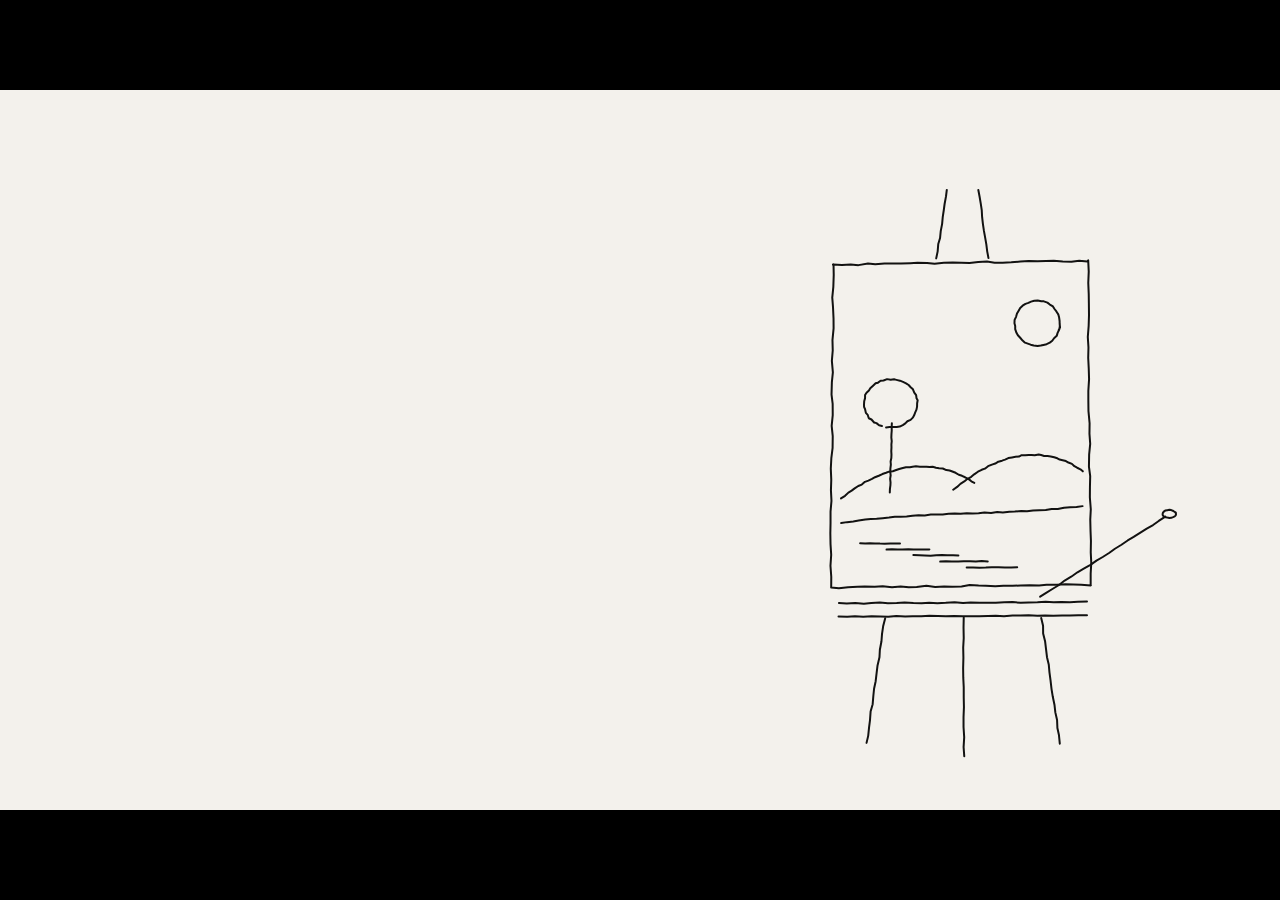
==== commit 24e2a6fb: "v4: critic's-sketchbook rebuild — drawn and handwritten opening, interactive studies, real paintings" ====
--- a/ai-painting-review/src/index.src.html
+++ b/ai-painting-review/src/index.src.html
@@ -4,969 +4,860 @@
 <meta charset="utf-8">
 <meta name="viewport" content="width=device-width, initial-scale=1">
 <title>Would You Still Call It Art?</title>
-<meta name="description" content="Mahmoud Hafez — State of the Field: viewers' responses to AI-generated digital painting, and the separate questions of art status and artist status.">
+<meta name="description" content="Mahmoud Hafez — a state-of-the-field review of research on AI-generated digital painting: its value, the effect of knowing who made it, and whether art needs an artist.">
 <style>
 /*@FONTS@*/
 
-/* Layout concept: a black/white stage that inverts with meaning. Paintings, charts,
-   the method strip and the ART|ARTIST word are persistent objects that move between beats. */
+/* Art direction: a critic's sketchbook. Paper and ink scenes alternate; black pen draws,
+   a single red pencil marks judgments (labels, choices, findings). Nothing else is colored
+   except the paintings themselves. */
 :root{
+  --paper:#F3F1EC; --ink:#121211;
   --display:"Archivo","Helvetica Neue",Arial,sans-serif;
   --sans:"Inter",system-ui,-apple-system,"Segoe UI",Helvetica,Arial,sans-serif;
-  --mono:"IBM Plex Mono",ui-monospace,Menlo,Consolas,monospace;
-  --ease:cubic-bezier(.72,0,.18,1); --ease-out:cubic-bezier(.16,1,.3,1);
-  --morph:1100ms; color-scheme:dark;
-}
-/* dark scene (default) */
-#stage{--bg:#0B0B0B;--fg:#F2F1EC;--soft:#B2B0AA;--mid:#7A7873;--line:#2C2B29;--panel:#151514;--panel-2:#1E1D1B;--acc:#C8AA6A;--acc-ink:#0B0B0B;--ph:#2A2926}
-/* light scene: an inversion that marks a reveal, a finding or a new perspective */
-#stage.light{--bg:#F2F1EC;--fg:#0E0E0D;--soft:#4A4945;--mid:#6E6C67;--line:#D3D1CA;--panel:#E6E4DD;--panel-2:#DCDAD2;--acc:#8A6A26;--acc-ink:#F2F1EC;--ph:#CFCCC3}
+  --ease:cubic-bezier(.65,0,.25,1); --out:cubic-bezier(.16,1,.3,1);
+  color-scheme:dark;
+}
+.paper{--bg:#F3F1EC;--fg:#121211;--muted:#55534E;--soft:#8A8780;--rule:#D2CFC7;--panel:#E8E5DE;--acc:#C33A28}
+.ink{--bg:#121211;--fg:#F3F1EC;--muted:#ACA9A2;--soft:#7C7973;--rule:#34332F;--panel:#1D1C1A;--acc:#EF5E48}
 *{box-sizing:border-box;margin:0;padding:0}
 html,body{height:100%;background:#000;overflow:hidden}
-body{font-family:var(--sans);-webkit-font-smoothing:antialiased}
+body{font-family:var(--sans)}
 button{font:inherit;color:inherit;background:none;border:0;cursor:pointer}
-a{color:inherit}
 #viewport{position:fixed;inset:0;background:#000;overflow:hidden}
-#stage{position:absolute;left:50%;top:50%;width:1920px;height:1080px;transform-origin:center;transform:translate(-50%,-50%) scale(var(--s,1));
-  background:var(--bg);color:var(--fg);overflow:hidden;transition:background-color 900ms var(--ease),color 600ms}
+#stage{position:absolute;left:50%;top:50%;width:1920px;height:1080px;transform-origin:center;transform:translate(-50%,-50%) scale(var(--s,1));overflow:hidden;background:#000}
+
+/* scenes: simple fades between scenes; meaning-bearing motion happens inside scenes */
+.scene{position:absolute;inset:0;background:var(--bg);color:var(--fg);opacity:0;visibility:hidden;transition:opacity .45s ease,visibility 0s linear .45s;-webkit-font-smoothing:antialiased}
+.scene.active{opacity:1;visibility:visible;transition:opacity .45s ease,visibility 0s}
+[data-s]{opacity:0;transition:opacity .5s ease}
+[data-s].on{opacity:1}
+[data-h].off{opacity:0 !important;pointer-events:none}
+[data-h]{transition:opacity .4s ease}
 
 /* type */
-.kick{font:500 17px/1 var(--mono);letter-spacing:.18em;text-transform:uppercase;color:var(--mid)}
-.disp{font-family:var(--display);font-weight:800;font-stretch:66%;letter-spacing:-.005em;line-height:.9;text-transform:uppercase}
-.h{font:650 62px/1.03 var(--display);font-stretch:84%;letter-spacing:-.012em}
-.h em,.acc{font-style:normal;color:var(--acc)}
-.lede{font:400 30px/1.4 var(--sans);color:var(--soft)}
-.body{font:400 24px/1.45 var(--sans);color:var(--soft)}
-.body b,.lede b{color:var(--fg);font-weight:600}
-.cap{font:400 16px/1.5 var(--mono);color:var(--mid)}
-.cap b{color:var(--soft);font-weight:500}
-.cite{display:inline-flex;align-items:center;gap:9px;font:500 17px/1 var(--mono);color:var(--soft);border:1px solid var(--line);border-radius:999px;padding:8px 14px;white-space:nowrap;vertical-align:middle}
-.cite::before{content:"";width:6px;height:6px;border-radius:50%;background:var(--mid)}
-.cite:hover,.cite:focus-visible{color:var(--fg);border-color:var(--soft);outline:none}
-.kind{display:inline-block;font:600 13px/1 var(--mono);letter-spacing:.14em;text-transform:uppercase;padding:6px 8px;border:1px solid var(--line);color:var(--mid)}
-.kind.stim{border-color:var(--acc);color:var(--acc)}
-
-/* layers */
-.layer{position:absolute;opacity:0;visibility:hidden;transform:translateY(14px);transition:opacity 460ms var(--ease-out),transform 700ms var(--ease-out),visibility 0s linear 460ms}
-.layer.on{opacity:1;visibility:visible;transform:none;transition:opacity 620ms var(--ease-out) 320ms,transform 800ms var(--ease-out) 320ms,visibility 0s}
-
-/* actors */
-.actor{position:absolute;left:0;top:0;width:100px;height:100px;opacity:0;pointer-events:none;
-  transition:left var(--morph) var(--ease),top var(--morph) var(--ease),width var(--morph) var(--ease),height var(--morph) var(--ease),opacity 700ms var(--ease-out)}
-.actor.vis{pointer-events:auto}
-.sc{position:absolute;left:0;top:0;transform-origin:0 0;transition:transform var(--morph) var(--ease)}
+.kicker{font:600 20px/1 var(--sans);letter-spacing:.08em;text-transform:uppercase;color:var(--soft)}
+.hl{font:640 68px/1.04 var(--display);font-stretch:84%;letter-spacing:-.012em;text-wrap:balance}
+.hl.xl{font-size:96px}
+.hl.md{font-size:54px}
+.hl em,.acc{font-style:normal;color:var(--acc)}
+.lead{font:400 30px/1.42 var(--sans);color:var(--muted);text-wrap:pretty}
+.lead b{color:var(--fg);font-weight:600}
+.note{font:400 21px/1.5 var(--sans);color:var(--muted)}
+.note b{color:var(--fg);font-weight:600}
+.cite{display:inline-flex;align-items:center;gap:10px;font:600 21px/1.2 var(--sans);color:var(--fg);padding:2px 0;border-bottom:2px solid var(--acc);white-space:nowrap}
+.cite:hover{color:var(--acc)}
+.cites{display:flex;gap:22px;flex-wrap:wrap}
+.tag{display:inline-block;font:600 16px/1 var(--sans);letter-spacing:.06em;text-transform:uppercase;padding:7px 10px;border:1.5px solid currentColor}
+.pos{position:absolute}
 
 /* paintings */
-.painting .fr{position:absolute;inset:0;background:var(--panel);overflow:hidden;outline:3px solid transparent;outline-offset:7px;transition:background 700ms var(--ease),outline-color .3s,box-shadow 700ms}
-.painting img{position:absolute;inset:0;width:100%;height:100%;object-fit:contain;transition:opacity 700ms var(--ease)}
-.painting .pend{position:absolute;inset:0;display:flex;flex-direction:column;justify-content:center;align-items:flex-start;gap:10px;padding:8%;
-  background:repeating-linear-gradient(135deg,transparent 0 14px,rgba(127,127,127,.07) 14px 16px),var(--panel);color:var(--mid);transition:opacity .5s}
-.painting .pend b{font:800 96px/1 var(--display);font-stretch:62%;color:var(--ph)}
-.painting .pend .pt{font:600 13px/1 var(--mono);letter-spacing:.14em;text-transform:uppercase;border:1px dashed var(--mid);padding:6px 8px}
-.painting .pend .pd{font:400 15px/1.45 var(--mono);color:var(--mid);max-width:95%}
-.painting.has .pend{display:none}
-.painting.tiny .pend .pd,.painting.tiny .pend .pt{display:none}
-.painting.tiny .pend b{font-size:44px}
-.painting .badge{position:absolute;left:0;top:0;transform:translateY(calc(-100% - 10px));display:flex;gap:10px;align-items:center;white-space:nowrap;transition:opacity .4s}
-.painting .badge .l{font:800 24px/1 var(--display);font-stretch:76%;color:var(--fg)}
-.painting .badge .kind{opacity:0;transition:opacity .4s}
-.painting.k .badge .kind{opacity:1}
-.painting.nobadge .badge{opacity:0}
-.painting .guess{position:absolute;right:10px;top:10px;font:600 15px/1 var(--mono);letter-spacing:.06em;text-transform:uppercase;background:var(--fg);color:var(--bg);padding:8px 10px;opacity:0;transform:translateY(-6px);transition:opacity .25s,transform .35s var(--ease-out)}
-.painting.sel .guess{opacity:1;transform:none}
-.painting.sel .fr{outline-color:var(--fg)}
-.painting.pickable{cursor:pointer}
-.painting.pickable:hover .fr{outline-color:var(--mid)}
-.painting.sel.pickable:hover .fr{outline-color:var(--fg)}
-.painting.ring .fr{outline:4px solid var(--acc);outline-offset:8px}
-.painting .ringtag{position:absolute;right:0;top:0;transform:translateY(calc(-100% - 12px));font:600 15px/1 var(--mono);letter-spacing:.12em;text-transform:uppercase;color:var(--acc);opacity:0;transition:opacity .4s}
-.painting.ring .ringtag{opacity:1}
-.painting .chip{position:absolute;left:50%;top:calc(100% + 24px);transform:translateX(-50%);perspective:600px;white-space:nowrap;font:750 60px/1.1 var(--display);font-stretch:78%;opacity:0;transition:opacity .4s,font-size .6s var(--ease),top .6s var(--ease)}
-.painting .chip.sm{font-size:28px;top:calc(100% + 16px)}
-.painting .chip.show{opacity:1}
-.painting .chip span{display:inline-block;transform-origin:50% 60%;backface-visibility:hidden}
-.painting .chip span.out{position:absolute;left:0;top:0;animation:flipOut 520ms var(--ease) forwards}
-.painting .chip span.in{animation:flipIn 640ms var(--ease) both}
-.painting .chip .ai{color:var(--acc)}
-@keyframes flipOut{to{transform:rotateX(90deg) translateY(-10px);opacity:0}}
-@keyframes flipIn{from{transform:rotateX(-90deg) translateY(10px);opacity:0}to{transform:none;opacity:1}}
-.painting .rev{position:absolute;left:0;right:0;top:calc(100% + 14px);display:flex;gap:16px;align-items:baseline;flex-wrap:wrap;opacity:0;transform:translateY(10px);transition:opacity .45s,transform .6s var(--ease-out)}
-.painting.revealed .rev{opacity:1;transform:none}
-.painting:not(.revealed) .rev{transition-delay:0s !important}
-.painting .rev .a{font:800 30px/1 var(--display);font-stretch:76%}
-.painting .rev .a.ai{color:var(--acc)}
-.painting .rev .v{font:600 15px/1 var(--mono);letter-spacing:.06em;text-transform:uppercase;padding:6px 8px;background:var(--fg);color:var(--bg)}
-.painting .rev .v.s{background:transparent;color:var(--fg);border:1px solid var(--fg)}
-.painting .rev .c{flex-basis:100%;font:400 14px/1.35 var(--mono);color:var(--mid)}
-.painting .ftag{position:absolute;left:0;top:calc(100% + 16px);font:500 17px/1.3 var(--mono);color:var(--acc);opacity:0;transition:opacity .5s .6s;white-space:nowrap}
-.painting.mark .ftag{opacity:1}
-.painting.mark .fr{outline:3px solid var(--acc);outline-offset:6px}
-.painting.dimmed{opacity:.3 !important}
-.painting.canvas .fr{box-shadow:0 0 0 12px var(--panel-2),16px 18px 0 12px rgba(0,0,0,.35)}
-.painting .scen{position:absolute;inset:0;padding:36px 40px;display:flex;flex-direction:column;justify-content:center;gap:14px;color:#0E0E0D;opacity:0;transition:opacity 500ms var(--ease)}
-.painting.as-scen .fr{background:#F2F1EC}
-.painting.as-scen img,.painting.as-scen .pend{opacity:0}
-.painting.as-scen .scen{opacity:1;transition-delay:500ms}
-.painting .scen .k{font:600 13px/1.2 var(--mono);letter-spacing:.14em;text-transform:uppercase;color:#6E6C67}
-.painting .scen p{font:500 28px/1.3 var(--sans)}
-.painting .scen p u{text-decoration:none;border-bottom:3px solid #8A6A26}
-.painting .scen .f{display:grid;grid-template-columns:repeat(3,auto);gap:8px 18px;justify-content:start;font:500 15px/1.3 var(--mono);color:#4A4945}
-.painting .scen .f span b{display:block;font-weight:600;color:#0E0E0D;letter-spacing:.06em;text-transform:uppercase;font-size:12px;margin-bottom:3px}
-.painting.small-scen .scen{padding:20px 24px;gap:8px}
-.painting.small-scen .scen p{font-size:19px}
-.painting.small-scen .scen .f{display:none}
-.painting.micro-scen .scen{padding:14px;gap:4px}.painting.micro-scen .scen p{font-size:13px}.painting.micro-scen .scen .k{font-size:9px}
-.painting.dot .fr{background:var(--acc);outline:0}
-.painting.dot img,.painting.dot .pend{opacity:0}
-.painting .cred{position:absolute;left:0;top:calc(100% + 14px);font:400 15px/1.45 var(--mono);color:var(--mid);opacity:0;transition:opacity .5s .7s;white-space:nowrap}
-.painting.credit .cred{opacity:1}
-
-/* method strip */
-#a-strip .sc{width:1680px;height:150px;display:grid;grid-template-columns:repeat(5,1fr);border-top:2px solid var(--fg)}
-#a-strip .slot{padding:16px 22px 0 0;border-right:1px solid var(--line);margin-right:22px}
-#a-strip .slot:last-child{border-right:0}
-#a-strip .slot h6{font:500 14px/1 var(--mono);letter-spacing:.16em;text-transform:uppercase;color:var(--mid);display:flex;gap:10px;align-items:center}
-#a-strip .slot h6 i{font-style:normal;font:600 12px/1 var(--mono);color:var(--acc);border:1px solid var(--acc);padding:3px 5px;opacity:0;transition:opacity .4s}
-#a-strip .slot p{font:600 24px/1.18 var(--display);font-stretch:84%;margin-top:12px;color:var(--fg);transition:color .4s}
-#a-strip .slot.hot p{color:var(--acc)}
-#a-strip .slot.hot h6 i{opacity:1}
-#a-strip .slot p.swap{animation:swapIn 600ms var(--ease-out)}
-@keyframes swapIn{from{opacity:0;transform:translateY(10px)}to{opacity:1;transform:none}}
-
-/* Bellaiche bars */
-#a-bars .sc{width:940px;height:460px}
-#a-bars .row{display:grid;grid-template-columns:250px 1fr 130px;align-items:center;gap:20px;height:80px;margin-bottom:16px}
-#a-bars .opt{justify-self:start;text-align:left;font:750 40px/1 var(--display);font-stretch:78%;color:var(--fg);padding:10px 14px;margin-left:-14px;border:2px solid transparent;transition:border-color .25s}
-#a-bars.predict .opt{border-color:var(--line)}
-#a-bars.predict .opt:hover{border-color:var(--soft)}
-#a-bars .opt.pick{border-color:var(--fg) !important}
-#a-bars .opt .yp{display:block;font:500 12px/1 var(--mono);letter-spacing:.14em;text-transform:uppercase;color:var(--fg);max-height:0;opacity:0;overflow:hidden;transition:opacity .3s,max-height .3s,margin .3s}
-#a-bars .opt.pick .yp{opacity:1;max-height:20px;margin-top:8px}
-#a-bars .track{position:relative;height:54px;border-left:1px solid var(--mid)}
-#a-bars .track i{position:absolute;left:0;top:0;bottom:0;width:var(--w);background:var(--mid);transform:scaleX(0);transform-origin:left;transition:transform 1100ms var(--ease)}
-#a-bars .row.top .track i{background:var(--acc)}
-#a-bars.show .track i{transform:scaleX(1)}
-#a-bars .row:nth-child(2) i{transition-delay:.12s}#a-bars .row:nth-child(3) i{transition-delay:.24s}#a-bars .row:nth-child(4) i{transition-delay:.36s}
-#a-bars .q{position:absolute;left:24px;top:50%;transform:translateY(-50%);font:600 32px/1 var(--display);color:var(--mid);transition:opacity .3s}
-#a-bars.show .q{opacity:0}
-#a-bars .val{font:500 24px/1 var(--mono);opacity:0;transition:opacity .4s .9s}
-#a-bars.show .val{opacity:1}
-#a-bars .row.top .val{color:var(--acc)}
-#a-bars .axis{position:relative;height:44px;margin:0 150px 0 270px;font:400 14px/1.5 var(--mono);color:var(--mid);opacity:0;transition:opacity .4s .6s}
-#a-bars.show .axis{opacity:1}
-#a-bars .axis span{position:absolute;top:2px;transform:translateX(-50%);text-align:center}
-
-/* Horton chart */
-#a-hor .sc{width:1060px;height:560px}
-#a-hor .dot{opacity:0;transition:opacity .5s}
-#a-hor.show .dot{opacity:1}
-#a-hor .v{opacity:0;transition:opacity .4s .8s}
-#a-hor.show .v{opacity:1}
-
-/* ART | ARTIST word object */
-#a-word .sc{width:1600px;height:300px;white-space:nowrap}
-#a-word span{position:absolute;top:0;font:800 260px/1 var(--display);font-stretch:66%;text-transform:uppercase;letter-spacing:-.005em;transition:transform 1200ms var(--ease),opacity 700ms,color .6s,-webkit-text-stroke-color .6s}
-#a-word .a1{left:0;color:var(--fg)}
-#a-word .a2,#a-word .i{color:transparent;-webkit-text-stroke:3px var(--acc)}
-#a-word .a2{opacity:0}
-#a-word .lab{position:absolute;top:262px;font:500 22px/1.3 var(--mono);letter-spacing:.14em;text-transform:uppercase;color:var(--mid);opacity:0;transition:opacity .5s .6s}
-#a-word.split .a2{opacity:1}
-#a-word.split .lab{opacity:1}
-#a-word.solidart .a1{color:var(--fg)}
-
-/* rendering grid, limitation cards */
-.lim{display:grid;grid-template-columns:60px 1fr;align-items:center;background:var(--panel);border:1px solid var(--line);padding:0 26px;
-  transition:left var(--morph) var(--ease),top var(--morph) var(--ease),width var(--morph) var(--ease),height var(--morph) var(--ease),opacity .6s,background .7s,border-color .7s}
-.lim .n{font:500 16px/1 var(--mono);color:var(--mid);transition:color .6s}
-.lim .tx{position:relative;height:100%}
-.lim .tx>div{position:absolute;left:0;right:0;top:50%;transition:opacity .5s,transform .8s var(--ease)}
-.lim .t1{font:650 30px/1.1 var(--display);font-stretch:82%;transform:translateY(-50%)}
-.lim .t1 small{display:block;font:400 14px/1.3 var(--mono);color:var(--mid);margin-top:6px}
-.lim .t2{opacity:0;transform:translate(30px,-50%)}
-.lim .t2 p{font:500 23px/1.25 var(--sans)}
-.lim .t2 small{display:block;font:400 14px/1.4 var(--mono);color:var(--acc);margin-top:6px}
-.lim.moved{background:transparent;border-color:transparent;border-left:3px solid var(--acc)}
-.lim.moved .t1{opacity:0;transform:translate(-30px,-50%)}
-.lim.moved .t2{opacity:1;transform:translate(0,-50%);transition-delay:.35s}
-.lim.moved .n{color:var(--acc)}
-
-/* title canvas */
-#a-ttl canvas{position:absolute;inset:0;width:100%;height:100%}
-
-/* scene helpers */
-.stimtypes{display:grid;grid-template-columns:repeat(4,1fr);gap:28px}
-.stim{border-top:2px solid var(--line);padding-top:20px}
-.stim.in{border-top-color:var(--fg)}
-.stim svg{display:block;margin-bottom:18px}
-.stim h4{font:750 32px/1.05 var(--display);font-stretch:80%}
-.stim p{font:400 17px/1.45 var(--mono);color:var(--mid);margin-top:8px}
-.stim .tg{display:inline-block;margin-top:14px}
-.ev{display:grid;grid-template-columns:repeat(4,1fr);gap:22px 28px}
-.ev .g{border-top:1px solid var(--line);padding-top:14px}
-.ev h5{font:500 14px/1.3 var(--mono);letter-spacing:.12em;text-transform:uppercase;color:var(--mid);margin-bottom:12px}
-.ev .cites{display:flex;flex-wrap:wrap;gap:8px}
-.tally{display:flex;gap:70px;align-items:baseline}
-.tally div{font:400 17px/1.3 var(--mono);color:var(--mid)}
-.tally b{display:block;font:800 92px/1 var(--display);font-stretch:66%;color:var(--fg);margin-bottom:6px}
-.chips{display:flex;flex-wrap:wrap;gap:12px}
-.chips button{font:600 26px/1 var(--display);font-stretch:84%;padding:16px 20px;border:2px solid var(--line);color:var(--fg);transition:border-color .2s,background .3s,color .3s}
-.chips button:hover{border-color:var(--mid)}
-.chips button.on{background:var(--fg);color:var(--bg);border-color:var(--fg)}
-.three{display:grid;grid-template-columns:repeat(3,1fr);gap:28px}
-.mcard{border-top:2px solid var(--line);padding-top:18px}
-.mcard.on{border-top-color:var(--acc)}
-.mcard h5{font:750 34px/1.05 var(--display);font-stretch:80%;margin-bottom:10px}
-.mcard.on h5{color:var(--acc)}
-.mcard p{font:400 19px/1.45 var(--sans);color:var(--soft)}
-.mcard .st{display:inline-block;margin-top:12px;font:500 13px/1 var(--mono);letter-spacing:.12em;text-transform:uppercase;color:var(--mid)}
-.mcard.on .st{color:var(--acc)}
-.stats{display:flex;gap:14px;flex-wrap:wrap}
-.stat{border:1px solid var(--line);padding:14px 16px}
-.stat b{display:block;font:750 34px/1 var(--display);font-stretch:78%;margin-bottom:6px}
-.stat span{font:400 15px/1.35 var(--mono);color:var(--mid)}
-.room h4{font:500 15px/1.3 var(--mono);letter-spacing:.14em;text-transform:uppercase;color:var(--mid)}
-.room p{font:750 44px/1.05 var(--display);font-stretch:78%;margin-top:10px}
-.wall{width:2px;background:var(--line)}
-.judg{display:grid;grid-template-columns:260px 1fr;gap:40px;align-items:center;padding:20px 0;border-top:1px solid var(--line)}
-.judg h4{font:800 56px/.95 var(--display);font-stretch:66%;text-transform:uppercase}
-.scale{position:relative;height:84px}
-.scale .ln{position:absolute;left:0;right:0;top:40px;height:2px;background:var(--line)}
-.scale .mk{position:absolute;top:24px;width:34px;height:34px;border-radius:50%;transform:translateX(-50%);transition:left 1300ms var(--ease) .5s}
-.scale .mk.h{background:var(--fg)} .scale .mk.r{background:var(--bg);border:3px solid var(--acc)}
-.scale .ml{position:absolute;top:0;font:500 13px/1 var(--mono);letter-spacing:.1em;text-transform:uppercase;color:var(--mid);transform:translateX(-50%);transition:left 1300ms var(--ease) .5s}
-.scale .gap{position:absolute;top:70px;font:500 15px/1 var(--mono);color:var(--soft);transform:translateX(-50%);white-space:nowrap}
-.layer:not(.on) .scale .mk,.layer:not(.on) .scale .ml{left:50% !important;transition-delay:0s}
-.col h3{font:800 64px/.95 var(--display);font-stretch:66%;text-transform:uppercase}
-.col .sub{font:500 15px/1.4 var(--mono);color:var(--mid);margin-top:10px;letter-spacing:.04em}
-.col .box{border:1px solid var(--line);padding:14px 16px;margin-top:12px}
-.col .box b{display:block;font:700 26px/1.1 var(--display);font-stretch:80%}
-.col .box span{font:400 15px/1.4 var(--mono);color:var(--mid)}
-.verd{border-top:2px solid var(--line);padding:22px 0 24px}
-.verd .l{font:500 15px/1 var(--mono);letter-spacing:.16em;text-transform:uppercase;color:var(--mid)}
-.verd h3{font:800 76px/.95 var(--display);font-stretch:66%;text-transform:uppercase;margin:12px 0 14px}
-.verd.b h3{color:transparent;-webkit-text-stroke:2.5px var(--acc)}
-.verd p{font:400 21px/1.45 var(--sans);color:var(--soft)}
-.sig .c{border-top:2px solid var(--line);padding-top:18px}
-.sig .n{font:500 15px/1 var(--mono);color:var(--acc);letter-spacing:.1em}
-.sig h5{font:750 40px/1.02 var(--display);font-stretch:78%;margin:14px 0 16px}
-.sig p{font:400 20px/1.5 var(--sans);color:var(--soft)}
-.refs{columns:2;column-gap:64px;list-style:none}
-.refs li{break-inside:avoid;font:400 16.5px/1.45 var(--sans);color:var(--soft);padding:0 0 12px 28px;text-indent:-28px}
+.pic{position:absolute;background:var(--panel)}
+.pic img{display:block;width:100%;height:100%;object-fit:contain}
+.ring{position:absolute;inset:-28px;pointer-events:none;overflow:visible}
+
+/* opening */
+#open-svg{position:absolute;inset:0;width:1920px;height:1080px}
+#open-svg path{fill:none;stroke-linecap:round;stroke-linejoin:round}
+.open-sub{position:absolute;left:120px;top:710px;width:900px;opacity:0;transform:translateY(10px);transition:opacity .9s ease,transform 1s var(--out)}
+.open-sub.shown{opacity:1;transform:none}
+
+/* questions */
+.qrow{position:absolute;left:120px;width:1500px;display:grid;grid-template-columns:110px 1fr;align-items:baseline;transition:opacity .5s ease,color .5s}
+.qrow .n{font:700 84px/1 var(--display);font-stretch:80%;color:var(--acc)}
+.qrow p{font:600 66px/1.08 var(--display);font-stretch:84%;letter-spacing:-.01em}
+.qrow.dim p{color:var(--soft)}
+.qrow.dim .n{color:var(--soft)}
+
+/* generate */
+.prompt{position:absolute;left:300px;top:190px;width:1320px;height:100px;border:2px solid var(--fg);border-radius:60px;display:flex;align-items:center;padding:0 44px;gap:22px}
+.prompt .lab{font:600 18px/1 var(--sans);letter-spacing:.08em;text-transform:uppercase;color:var(--soft)}
+.prompt .txt{font:500 40px/1 var(--sans)}
+.prompt .caret{display:inline-block;width:3px;height:44px;background:var(--fg);margin-left:4px;animation:blink 1s steps(1) infinite;vertical-align:middle}
+@keyframes blink{50%{opacity:0}}
+.gen{position:absolute;top:340px;width:400px;height:400px;background:#888;overflow:hidden}
+.gen img{position:absolute;inset:0;width:100%;height:100%;object-fit:cover}
+.gen canvas{position:absolute;inset:0;width:100%;height:100%}
+.gen-l{position:absolute;top:756px;font:500 21px/1.3 var(--sans);color:var(--muted)}
+
+/* review shelf */
+.spine{position:absolute;bottom:50px;width:74px;border:1.5px solid var(--fg);display:flex;align-items:flex-end;justify-content:center;padding-bottom:18px;cursor:pointer;transition:background .25s,color .25s}
+.spine:hover{background:var(--fg);color:var(--bg)}
+.spine span{writing-mode:vertical-rl;transform:rotate(180deg);font:600 22px/1 var(--sans);white-space:nowrap}
+.shelf-lab{position:absolute;font:600 17px/1.25 var(--sans);letter-spacing:.06em;text-transform:uppercase;color:var(--soft)}
+.flow{display:flex;align-items:center;gap:22px}
+.flow span{font:600 26px/1.2 var(--display);font-stretch:86%}
+.flow i{font-style:normal;color:var(--acc);font:600 30px/1 var(--sans)}
+
+/* gallery */
+.gcard{position:absolute;top:250px;width:380px;height:440px;cursor:pointer}
+.gcard .pic{inset:0}
+.gcard .who{position:absolute;left:0;right:0;top:470px;opacity:0;transform:translateY(8px);transition:opacity .45s,transform .6s var(--out)}
+.gcard .who.on{opacity:1;transform:none}
+.gcard .who b{display:block;font:700 34px/1 var(--display);font-stretch:82%}
+.gcard .who b.ai{color:var(--acc)}
+.gcard .who span{display:block;font:400 18px/1.35 var(--sans);color:var(--muted);margin-top:8px}
+
+/* value */
+.panel{position:absolute;top:240px;width:780px}
+.panel .asked{font:600 19px/1 var(--sans);letter-spacing:.08em;text-transform:uppercase;color:var(--soft)}
+.panel .q{font:600 64px/1.05 var(--display);font-stretch:84%;margin-top:18px}
+.pairs{display:flex;gap:16px;margin-top:34px}
+.pairs .pp{position:relative;width:330px;height:240px;background:#000}
+.pairs .pp img{width:100%;height:100%;object-fit:cover;display:block}
+.pairs .pp span{position:absolute;left:12px;bottom:10px;font:700 30px/1 var(--display);color:#fff;text-shadow:0 1px 6px rgba(0,0,0,.6)}
+.ans{margin-top:34px;padding-top:24px;border-top:2px solid var(--rule)}
+.ans p{font:600 34px/1.2 var(--display);font-stretch:86%}
+.coin{display:flex;align-items:center;gap:16px;margin-top:16px;font:400 20px/1.3 var(--sans);color:var(--muted)}
+.coin svg{flex:none}
+
+/* label test */
+.lbl{position:absolute;left:160px;top:770px;width:560px;height:110px;perspective:900px}
+.lbl .face{position:absolute;inset:0;border:2px solid var(--fg);background:var(--bg);display:flex;flex-direction:column;justify-content:center;padding:0 28px;backface-visibility:hidden;transition:transform .9s var(--ease)}
+.lbl .face small{font:600 15px/1 var(--sans);letter-spacing:.1em;text-transform:uppercase;color:var(--soft)}
+.lbl .face p{font:700 40px/1.1 var(--display);font-stretch:84%;margin-top:8px}
+.lbl .b{transform:rotateX(-180deg)}
+.lbl.flip .a{transform:rotateX(180deg)}
+.lbl.flip .b{transform:rotateX(0)}
+.lbl .b p{color:var(--acc)}
+.rate{display:flex;gap:18px;margin-top:26px}
+.rate button{width:76px;height:76px;border-radius:50%;border:2px solid var(--fg);font:600 28px/1 var(--display);transition:background .2s,color .2s}
+.rate button:hover{background:var(--panel)}
+.rate button.on{background:var(--acc);border-color:var(--acc);color:#fff}
+.scale-ends{display:flex;justify-content:space-between;width:452px;margin-top:10px;font:400 17px/1 var(--sans);color:var(--soft)}
+.yours{display:flex;gap:40px;margin-top:40px}
+.yours div{font:400 19px/1.4 var(--sans);color:var(--muted)}
+.yours b{display:block;font:700 56px/1 var(--display);color:var(--fg)}
+.bars .row{display:grid;grid-template-columns:220px 1fr 120px;align-items:center;gap:22px;height:78px}
+.bars .row b{font:640 36px/1 var(--display);font-stretch:84%}
+.bars .track{position:relative;height:46px;border-left:2px solid var(--fg)}
+.bars .track i{position:absolute;left:0;top:0;bottom:0;background:var(--soft);transform-origin:left;transform:scaleX(0);transition:transform 1s var(--out)}
+.bars .row.hi .track i{background:var(--acc)}
+.bars.go .track i{transform:scaleX(1)}
+.bars .row:nth-child(2) i{transition-delay:.12s}.bars .row:nth-child(3) i{transition-delay:.24s}.bars .row:nth-child(4) i{transition-delay:.36s}
+.bars .v{font:600 28px/1 var(--sans);font-variant-numeric:tabular-nums}
+.bars .row.hi .v{color:var(--acc)}
+.bars .ticks{position:relative;height:56px;margin-left:242px;margin-right:142px;font:400 17px/1.35 var(--sans);color:var(--soft)}
+.bars .ticks span{position:absolute;top:8px;transform:translateX(-50%);text-align:center;white-space:nowrap}
+
+/* order */
+.ord{position:absolute;top:300px;width:440px;height:300px}
+.ord .pic{inset:0}
+.ord .t{position:absolute;left:0;top:-44px;font:600 20px/1 var(--sans);letter-spacing:.06em;text-transform:uppercase;color:var(--muted)}
+.ord .lab{position:absolute;left:0;top:316px;font:700 32px/1 var(--display);font-stretch:84%}
+.ord .lab.ai{color:var(--acc)}
+.seq{display:flex;align-items:center;gap:22px;margin-top:22px}
+.seq .cv{width:150px;height:100px;border:2.5px solid var(--fg);display:flex;align-items:flex-end;padding:10px 12px;font:700 26px/1 var(--display);font-stretch:84%}
+.seq .cv.ai{border-color:var(--acc);color:var(--acc)}
+.seq i{font:400 40px/1 var(--sans);color:var(--muted);font-style:normal}
+.seq b{font:600 34px/1.2 var(--sans);margin-left:30px}
+.ord.rated .pic{outline:5px solid var(--acc);outline-offset:8px}
+.ruler{position:absolute;left:120px;top:680px;width:1680px;height:260px}
+
+/* intention */
+.story{position:absolute;left:120px;top:200px;width:700px;border:2px solid var(--fg);padding:42px 46px}
+.story small{font:600 16px/1 var(--sans);letter-spacing:.1em;text-transform:uppercase;color:var(--soft)}
+.story p{font:500 44px/1.25 var(--sans);margin-top:18px}
+.vote{position:absolute;left:940px;width:860px}
+.vote p{font:640 46px/1.1 var(--display);font-stretch:84%}
+.vote .yn{display:flex;gap:16px;margin-top:20px}
+.vote .yn button{min-width:150px;height:72px;border:2px solid var(--fg);font:600 28px/1 var(--sans);padding:0 28px;transition:background .2s,color .2s}
+.vote .yn button.on{background:var(--fg);color:var(--bg)}
+.word{position:absolute;left:0;top:0;width:1920px;height:300px}
+.word span{position:absolute;top:0;font:800 250px/1 var(--display);font-stretch:70%;letter-spacing:-.01em;transition:transform 1.2s var(--ease),opacity .8s,color .6s}
+.word .ghost{opacity:0}
+.word.split .ghost{opacity:1}
+.word.split .i,.word.split .ghost{color:transparent;-webkit-text-stroke:3px var(--acc)}
+.res{position:absolute;top:560px;width:720px;opacity:0;transition:opacity .6s ease .7s}
+.word.split ~ .res{opacity:1}
+.res h4{font:600 19px/1 var(--sans);letter-spacing:.08em;text-transform:uppercase;color:var(--soft)}
+.res p{font:500 30px/1.35 var(--sans);margin-top:12px}
+.phil{position:absolute;top:560px;width:800px}
+.phil h4{font:600 19px/1 var(--sans);letter-spacing:.08em;text-transform:uppercase;color:var(--soft)}
+.phil p{font:500 28px/1.35 var(--sans);margin-top:14px}
+
+/* practice */
+#grid900{position:absolute;left:560px;top:230px}
+#grid900 rect{transition:opacity .5s ease}
+.count{position:absolute;left:120px;top:250px;width:400px}
+.count b{display:block;font:800 150px/1 var(--display);font-stretch:70%;font-variant-numeric:tabular-nums}
+.count span{display:block;font:500 28px/1.3 var(--sans);color:var(--muted);margin-top:8px}
+.steps3{position:absolute;left:560px;top:860px;display:flex;gap:56px;align-items:baseline}
+.steps3 div{font:700 44px/1 var(--display);font-stretch:80%;color:var(--soft);transition:color .4s}
+.steps3 div.on{color:var(--fg)}
+.steps3 div.on.acc{color:var(--acc)}
+
+/* synthesis */
+.col3{position:absolute;top:210px;width:520px}
+.col3 h3{font:800 76px/1 var(--display);font-stretch:72%}
+.col3 .it{margin-top:30px;padding-top:20px;border-top:2px solid var(--rule)}
+.col3 .it p{font:600 30px/1.2 var(--display);font-stretch:86%}
+.col3 .it .note{margin-top:10px;font-size:19px}
+
+/* interpretation */
+.stmt{position:absolute;left:120px;width:1100px}
+.stmt h4{font:600 19px/1 var(--sans);letter-spacing:.08em;text-transform:uppercase;color:var(--soft)}
+.stmt p{font:640 58px/1.1 var(--display);font-stretch:84%;margin-top:14px;text-wrap:balance}
+.stmt p em{font-style:normal;color:var(--acc)}
+
+/* future cards */
+.fcard{position:absolute;top:380px;width:520px;height:400px;perspective:1200px}
+.fcard .face{position:absolute;inset:0;padding:38px 36px;display:flex;flex-direction:column;justify-content:space-between;backface-visibility:hidden;transition:transform 1s var(--ease)}
+.fcard .f{border:2px solid var(--fg)}
+.fcard .bk{background:var(--fg);color:var(--bg);transform:rotateY(-180deg)}
+.fcard.flip .f{transform:rotateY(180deg)}
+.fcard.flip .bk{transform:rotateY(0)}
+.fcard small{font:600 16px/1 var(--sans);letter-spacing:.1em;text-transform:uppercase;opacity:.65}
+.fcard p{font:640 42px/1.12 var(--display);font-stretch:84%}
+.fcard .ev{font:500 20px/1.4 var(--sans);opacity:.85}
+.fcard .ev b{font-weight:700}
+
+/* references */
+.refs{columns:2;column-gap:70px;list-style:none}
+.refs li{break-inside:avoid;font:400 17px/1.45 var(--sans);color:var(--muted);padding:0 0 12px 28px;text-indent:-28px}
 .refs li i{color:var(--fg)}
-.refs a{font:400 14.5px var(--mono);color:var(--acc);text-decoration:none;word-break:break-all}
+.refs a{color:var(--acc);text-decoration:none;word-break:break-all}
 table.matrix{border-collapse:collapse;width:1760px}
-.matrix th{font:500 12.5px/1.2 var(--mono);letter-spacing:.1em;text-transform:uppercase;color:var(--mid);text-align:left;padding:8px 10px;border-bottom:2px solid var(--fg)}
-.matrix td{font:400 15px/1.38 var(--sans);color:var(--soft);padding:11px 10px;border-bottom:1px solid var(--line);vertical-align:top}
-.matrix td:first-child{font:500 14px/1.3 var(--mono);color:var(--fg);white-space:nowrap}
+.matrix th{font:600 13px/1.2 var(--sans);letter-spacing:.08em;text-transform:uppercase;color:var(--soft);text-align:left;padding:8px 10px;border-bottom:2px solid var(--fg)}
+.matrix td{font:400 15px/1.38 var(--sans);color:var(--muted);padding:10px 10px;border-bottom:1px solid var(--rule);vertical-align:top}
+.matrix td:first-child{font-weight:600;color:var(--fg);white-space:nowrap}
 
 /* chrome */
-#chrome{position:fixed;left:0;right:0;bottom:0;height:44px;display:flex;align-items:center;gap:12px;padding:0 16px;z-index:20;font:400 12px/1 var(--mono);color:#9A9A9A;background:linear-gradient(transparent,rgba(0,0,0,.8));opacity:0;transition:opacity .35s}
+#chrome{position:fixed;left:0;right:0;bottom:0;height:44px;display:flex;align-items:center;gap:12px;padding:0 16px;z-index:20;font:500 12px/1 var(--sans);color:#999;background:linear-gradient(transparent,rgba(0,0,0,.8));opacity:0;transition:opacity .35s}
 body.show-chrome #chrome{opacity:1}
 body.clean #chrome{opacity:0 !important;pointer-events:none}
-#chrome button{padding:7px 9px;border-radius:4px;color:#E6E6E6;font:500 12px/1 var(--mono)}
+#chrome button{padding:7px 9px;border-radius:4px;color:#E6E6E6;font:500 12px/1 var(--sans)}
 #chrome button:hover,#chrome button:focus-visible{background:rgba(255,255,255,.14);outline:none}
 #chrome .sp{flex:1}
-#bar{position:fixed;left:0;bottom:0;height:2px;background:#C8AA6A;z-index:21;opacity:0;transition:width .5s var(--ease-out),opacity .3s}
-body.show-chrome #bar{opacity:.8}
 body.hide-cursor{cursor:none}
-#notes{position:fixed;left:50%;bottom:56px;transform:translateX(-50%);width:min(1100px,92vw);max-height:38vh;overflow:auto;z-index:30;background:rgba(20,20,20,.96);color:#DDD;border:1px solid #333;border-radius:10px;padding:18px 24px;font:400 17px/1.55 var(--sans);display:none}
+#notes{position:fixed;left:50%;bottom:56px;transform:translateX(-50%);width:min(1100px,92vw);max-height:40vh;overflow:auto;z-index:30;background:rgba(18,18,17,.96);color:#DDD;border:1px solid #333;border-radius:10px;padding:18px 24px;font:400 17px/1.55 var(--sans);display:none}
 #notes.open{display:block}
-#notes .meta{font:400 12px/1.4 var(--mono);color:#888;margin-bottom:8px;display:flex;justify-content:space-between}
-#notes .cur{color:#fff}
+#notes .meta{font:500 12px/1.4 var(--sans);color:#888;margin-bottom:8px;display:flex;justify-content:space-between}
 #overview{position:fixed;inset:0;z-index:40;background:rgba(0,0,0,.95);display:none;padding:48px 64px;overflow:auto}
 #overview.open{display:block}
-#overview h3{font:400 13px/1 var(--mono);letter-spacing:.16em;text-transform:uppercase;color:#888;margin-bottom:22px}
-#overview .grid{display:grid;grid-template-columns:repeat(6,1fr);gap:10px}
-#overview button{text-align:left;padding:14px;border:1px solid #2A2A2A;border-radius:6px;color:#EEE;background:#111}
-#overview button.lt{background:#EDECE7;color:#111;border-color:#CCC}
-#overview button:hover,#overview button.cur{border-color:#C8AA6A}
-#overview button span{display:block;font:400 11px/1 var(--mono);opacity:.6;margin-bottom:8px}
-#overview button strong{font:600 16px/1.2 var(--display);font-stretch:84%}
-#help{position:fixed;right:20px;bottom:56px;z-index:31;background:rgba(20,20,20,.97);border:1px solid #333;color:#EEE;border-radius:10px;padding:18px 22px;font:400 14px/1.9 var(--mono);display:none}
+#overview .grid{display:grid;grid-template-columns:repeat(6,1fr);gap:10px;margin-top:20px}
+#overview button{text-align:left;padding:14px;border:1px solid #2A2A2A;border-radius:6px;color:#EEE;background:#161616}
+#overview button.lt{background:#EDEBE6;color:#111;border-color:#CCC}
+#overview button.cur{outline:2px solid #EF5E48}
+#overview button span{display:block;font:500 11px/1 var(--sans);opacity:.6;margin-bottom:8px}
+#overview button strong{font:640 17px/1.2 var(--display);font-stretch:86%}
+#help{position:fixed;right:20px;bottom:56px;z-index:31;background:rgba(18,18,17,.97);border:1px solid #333;color:#EEE;border-radius:10px;padding:18px 22px;font:400 14px/1.9 var(--sans);display:none}
 #help.open{display:block}
 #help kbd{display:inline-block;min-width:26px;text-align:center;border:1px solid #555;border-radius:4px;padding:0 6px;margin-right:8px}
-#drawer{position:fixed;top:0;right:0;bottom:0;width:min(640px,94vw);z-index:35;background:#F2F1EC;color:#111;transform:translateX(105%);transition:transform .45s var(--ease-out);overflow:auto;padding:40px 44px 60px}
+#drawer{position:fixed;top:0;right:0;bottom:0;width:min(640px,94vw);z-index:35;background:#F3F1EC;color:#111;transform:translateX(105%);transition:transform .45s var(--out);overflow:auto;padding:40px 44px 60px}
 #drawer.open{transform:none;box-shadow:-30px 0 60px rgba(0,0,0,.5)}
-#drawer .x{position:absolute;top:18px;right:18px;font:500 13px/1 var(--mono);padding:9px 11px;border:1px solid #CCC;border-radius:6px}
-#drawer h4{font:750 38px/1.05 var(--display);font-stretch:80%;margin:14px 0 8px}
+#drawer .x{position:absolute;top:18px;right:18px;font:600 13px/1 var(--sans);padding:9px 11px;border:1px solid #CCC;border-radius:6px}
+#drawer h4{font:700 38px/1.05 var(--display);font-stretch:82%;margin:14px 0 8px}
 #drawer .full{font:400 14.5px/1.55 var(--sans);color:#333;margin-bottom:18px}
-#drawer a{color:#7A5A16}
-#drawer dl{display:grid;grid-template-columns:140px 1fr;gap:12px 18px;border-top:1px solid #CCC;padding-top:18px}
-#drawer dt{font:500 12px/1.5 var(--mono);letter-spacing:.1em;text-transform:uppercase;color:#666}
+#drawer a{color:#B5321F}
+#drawer dl{display:grid;grid-template-columns:130px 1fr;gap:12px 18px;border-top:1px solid #CCC;padding-top:18px}
+#drawer dt{font:600 12px/1.5 var(--sans);letter-spacing:.08em;text-transform:uppercase;color:#666}
 #drawer dd{font:400 15.5px/1.5 var(--sans)}
-#drawer .ver{margin-top:20px;padding:14px 16px;background:#E5E4DF;border-radius:6px;font:400 14px/1.5 var(--sans);color:#333}
-#drawer .tag{display:inline-block;font:500 12px/1 var(--mono);letter-spacing:.12em;text-transform:uppercase;padding:7px 9px;background:#111;color:#fff}
-#drawer .cite{color:#222;border-color:#BBB}
-
-@media (prefers-reduced-motion: reduce){
-  :root{--morph:240ms}
-  *,*::before,*::after{animation-duration:1ms !important;transition-duration:240ms !important;transition-delay:0s !important}
-  .layer{transform:none !important}
-}
-body.rm{--morph:240ms}
-body.rm *,body.rm *::before,body.rm *::after{animation-duration:1ms !important;transition-duration:240ms !important;transition-delay:0s !important}
+#drawer .ver{margin-top:20px;padding:14px 16px;background:#E5E3DE;border-radius:6px;font:400 14px/1.5 var(--sans);color:#333}
+#drawer .t{display:inline-block;font:600 12px/1 var(--sans);letter-spacing:.1em;text-transform:uppercase;padding:7px 9px;background:#111;color:#fff}
+
+@media (prefers-reduced-motion: reduce){*,*::before,*::after{transition-duration:150ms !important;animation-duration:1ms !important;transition-delay:0s !important}}
+body.rm *,body.rm *::before,body.rm *::after{transition-duration:150ms !important;animation-duration:1ms !important;transition-delay:0s !important}
 </style>
 </head>
 <body>
 <div id="viewport"><div id="stage">
 
-<!-- ================= LAYERS (staged text; data-on = beat ids, a~b inclusive) ================= -->
-
-<!-- opening -->
-<div class="layer" data-on="open" style="right:44px;bottom:36px"><span class="cap">Conceptual animation · drawn in code · not a study image</span></div>
-<div class="layer" data-on="title" style="left:120px;top:770px;width:900px">
-  <p class="lede" style="color:var(--fg)">Viewers’ responses to AI-generated digital painting, and the separate questions of <b>art</b> and <b>artist</b> status.</p>
-  <div style="display:flex;gap:28px;align-items:baseline;margin-top:30px"><span style="font:800 40px/1 var(--display);font-stretch:80%">Mahmoud Hafez</span><span class="cap">State of the field · individual literature review · 2026</span></div>
-</div>
-
-<!-- scope -->
-<div class="layer" data-on="scope" style="left:120px;top:96px"><div class="kick">I · Terms</div></div>
-<div class="layer" data-on="scope" style="left:120px;top:150px;width:1560px"><h2 class="h">Digital painting: a static, two-dimensional image made <em>primarily by a generative system</em> to emulate a painting medium.</h2></div>
-<div class="layer" data-on="scope" style="left:120px;top:470px;width:1680px">
-  <div class="cap" style="margin-bottom:18px"><b>What the reviewed studies actually put in front of people</b></div>
-  <div class="stimtypes">
-    <div class="stim in"><svg width="150" height="110" viewBox="0 0 150 110"><rect x="1" y="1" width="148" height="108" fill="none" stroke="currentColor"/><g fill="currentColor" opacity=".45"><rect x="16" y="16" width="30" height="22"/><rect x="58" y="16" width="30" height="22"/><rect x="100" y="16" width="30" height="22"/><rect x="16" y="50" width="30" height="22"/><rect x="100" y="50" width="30" height="22"/></g><rect x="58" y="50" width="30" height="22" fill="#C8AA6A"/></svg><h4>GAN images</h4><p>Artbreeder outputs</p><span class="kind tg">in scope</span></div>
-    <div class="stim in"><svg width="150" height="110" viewBox="0 0 150 110"><rect x="1" y="1" width="148" height="108" fill="none" stroke="currentColor"/><rect x="14" y="16" width="122" height="16" fill="currentColor" opacity=".2"/><text x="20" y="28" fill="currentColor" style="font:11px var(--mono)">“oil painting of …”</text><rect x="44" y="44" width="62" height="54" fill="currentColor" opacity=".45"/></svg><h4>Text-to-image outputs</h4><p>DALL·E 2; Midjourney; Stable Diffusion</p><span class="kind tg">in scope</span></div>
-    <div class="stim"><svg width="150" height="110" viewBox="0 0 150 110"><rect x="10" y="8" width="130" height="90" fill="none" stroke="currentColor" stroke-width="6" opacity=".5"/><rect x="18" y="74" width="40" height="16" fill="currentColor"/><text x="23" y="86" fill="#0B0B0B" style="font:600 11px var(--mono)">“AI”</text></svg><h4>Labelled physical canvases</h4><p>Human acrylics given an AI label</p><span class="kind tg">comparison</span></div>
-    <div class="stim"><svg width="150" height="110" viewBox="0 0 150 110"><rect x="20" y="4" width="110" height="102" fill="none" stroke="currentColor" opacity=".5"/><g fill="currentColor" opacity=".4"><rect x="34" y="20" width="82" height="6"/><rect x="34" y="36" width="70" height="6"/><rect x="34" y="52" width="80" height="6"/><rect x="34" y="68" width="56" height="6"/></g></svg><h4>Written scenarios</h4><p>Hypothetical AI-driven robots</p><span class="kind tg">comparison</span></div>
-  </div>
-</div>
-
-<!-- question -->
-<div class="layer" data-on="question" style="left:120px;top:96px"><div class="kick">I · The question</div></div>
-<div class="layer" data-on="question" style="left:120px;top:150px;width:1560px"><p class="lede">What does existing research establish about viewers’ responses to AI-generated digital paintings, and how does that inform <b>two separate questions</b>?</p></div>
-<div class="layer" data-on="question" style="left:120px;top:720px;width:1680px;display:grid;grid-template-columns:1fr 1fr;gap:60px">
-  <p class="body"><b>Art status.</b> Do viewers, or a theory of art, accept the <i>image</i> as art?</p>
-  <p class="body"><b style="color:var(--acc)">Artist status.</b> Does that make the <i>system</i> an artist? Accepting the first does not settle the second.</p>
-</div>
-
-<!-- process -->
-<div class="layer" data-on="process" style="left:120px;top:96px"><div class="kick">I · How this review was built</div></div>
-<div class="layer" data-on="process" style="left:120px;top:150px;width:1680px"><h2 class="h">A focused, interdisciplinary <em>narrative</em> review.</h2><p class="body" style="margin-top:20px">Not a systematic search. Twelve sources read in full → classified by evidence type → tasks, measures and samples compared → figures checked against the originals.</p></div>
-<div class="layer" data-on="process" style="left:120px;top:430px;width:1680px">
-  <div class="ev">
-    <div class="g"><h5>Label experiments</h5><div class="cites"><button class="cite" data-src="bellaiche">Bellaiche et al., 2023</button><button class="cite" data-src="horton">Horton et al., 2023</button><button class="cite" data-src="chiarella">Chiarella et al., 2022</button></div></div>
-    <div class="g"><h5>Preference &amp; detection</h5><div class="cites"><button class="cite" data-src="vanhees">van Hees et al., 2025</button></div></div>
-    <div class="g"><h5>Folk-judgment scenarios</h5><div class="cites"><button class="cite" data-src="mikalonyte">Mikalonytė &amp; Kneer, 2022</button></div></div>
-    <div class="g"><h5>Philosophy</h5><div class="cites"><button class="cite" data-src="hertzmann">Hertzmann, 2018</button><button class="cite" data-src="coeckelbergh">Coeckelbergh, 2017</button></div></div>
-    <div class="g"><h5>Review &amp; meta-analysis</h5><div class="cites"><button class="cite" data-src="oksanen">Oksanen et al., 2023</button><button class="cite" data-src="derooij">de Rooij, 2025</button></div></div>
-    <div class="g"><h5>Recent: process &amp; evaluation</h5><div class="cites"><button class="cite" data-src="rondini">Rondini et al., 2026</button><button class="cite" data-src="taylor">Taylor et al., 2026</button></div></div>
-    <div class="g"><h5>Journalism (one case)</h5><div class="cites"><button class="cite" data-src="kuta">Kuta, 2022</button></div></div>
-  </div>
-</div>
-<div class="layer" data-on="process" style="left:120px;bottom:96px;width:1680px"><div class="tally"><div><b>12</b>sources</div><div><b>11</b>peer-reviewed</div><div><b>7</b>evidence types</div><div style="max-width:560px;line-height:1.5">Reviews summarize primary studies and are not counted as extra replications. Every chart below names its scale, sample and source.</div></div></div>
-
-<!-- challenge -->
-<div class="layer" data-on="challenge" style="left:120px;top:54px;width:1680px;display:flex;justify-content:space-between;align-items:flex-end">
-  <div><div class="kick">Your turn</div><h2 class="disp" style="font-size:96px;margin-top:12px">Which three are <span class="acc">AI?</span></h2></div>
-  <div class="cap" style="text-align:right">Click to flag · keys 1–6<br>Three human-made · three AI-generated · sources hidden</div>
-</div>
-<div class="layer" data-on="reveal" style="left:120px;top:54px;width:1680px;display:flex;justify-content:space-between;align-items:flex-end">
-  <div><div class="kick">Reveal</div><h2 class="disp" style="font-size:96px;margin-top:12px">The sources.</h2></div>
-  <div class="cap" style="text-align:right">A classroom demonstration, not data.<br>It does not reproduce any study. <button class="cite" data-src="_images">Image credits</button></div>
-</div>
-<div class="layer" data-on="reflect" style="left:1020px;top:110px;width:780px">
-  <div class="kick">Reflect</div>
-  <h2 class="h" style="margin-top:16px;font-size:54px">What guided your guess?</h2>
-  <div class="chips" id="q-guide" style="margin-top:22px"><button data-v="0">Brushwork &amp; texture</button><button data-v="1">Subject</button><button data-v="2">Composition</button><button data-v="3">A hunch</button></div>
-  <h2 class="h" style="margin-top:48px;font-size:54px">Did learning the source change how you saw a painting?</h2>
-  <div class="chips" id="q-change" style="margin-top:22px"><button data-v="1">Yes</button><button data-v="0">No</button><button data-v="2">Not sure</button></div>
-  <p id="reflect-out" class="body" style="margin-top:30px;color:var(--fg);min-height:72px"></p>
-  <p class="cap" style="margin-top:8px">Spotting a source and valuing a work are separate questions. Our answers are not data.</p>
-</div>
-
-<!-- Bellaiche -->
-<div class="layer" data-on="bel-demo~bel-method" style="left:120px;top:96px"><div class="kick">II · Evidence · authorship labels · <button class="cite" data-src="bellaiche">Bellaiche et al., 2023</button></div></div>
-<div class="layer" data-on="bel-demo" style="left:120px;top:190px;width:440px"><h2 class="h" style="font-size:56px">Same pixels.<br><em>New label.</em></h2><p class="cap" style="margin-top:20px"><b>Illustration:</b> challenge painting <span id="carry-id"></span> stands in to show the manipulation. It is not one of the study’s images.</p></div>
-<div class="layer" data-on="bel-method" style="left:120px;top:190px;width:640px"><h2 class="h" style="font-size:56px">What participants actually saw:</h2><p class="body" style="margin-top:20px">AI-made Artbreeder paintings (half representational, half abstract). Each image got a randomly assigned label.</p></div>
-<div class="layer" data-on="bel-predict~bel-finding" style="left:860px;top:96px;width:940px"><div class="kick">Predict, then reveal · Study 1</div><h2 class="h" style="margin-top:18px" id="bel-head">Which rating moved most?</h2></div>
-<div class="layer" data-on="bel-predict" style="left:860px;top:880px;width:940px"><p class="cap">Click a rating (or keys 1–4) to commit a guess. A prompt for viewers, not a poll.</p></div>
-<div class="layer" data-on="bel-finding" style="left:860px;top:860px;width:940px"><p class="cap"><b>Human-label advantage, Study 1, Cohen’s d:</b> a standardized difference, not a percentage. Separate 1–5 ratings. <span id="pick-echo" style="color:var(--fg)"></span></p></div>
-<div class="layer" data-on="bel-meaning" style="left:120px;top:96px"><div class="kick">II · What “meaning” meant here</div></div>
-<div class="layer" data-on="bel-meaning" style="left:120px;top:150px;width:700px"><h2 class="h" style="font-size:56px">“Meaning” splits into three different things.</h2></div>
-<div class="layer" data-on="bel-meaning" style="left:120px;top:660px;width:1680px">
-  <div class="three">
-    <div class="mcard on"><h5>Perceived depth</h5><p>Study 1’s <b>profundity</b> rating: how deep the image seemed to a viewer.</p><span class="st">measured · Study 1</span></div>
-    <div class="mcard on"><h5>Personal meaning</h5><p>Study 2 (N = 148) added personal meaning, emotion, narrativity and perceived effort as further ratings.</p><span class="st">measured · Study 2</span></div>
-    <div class="mcard"><h5>Intended communication</h5><p>What a maker meant to convey. It needs documented intention, which no rating can supply.</p><span class="st">not measured</span></div>
-  </div>
-  <p class="cap" style="margin-top:22px">Beauty is one rating among four here, and not every theory of art requires beauty.</p>
-</div>
-
-<!-- Horton -->
-<div class="layer" data-on="hor-1~hor-2" style="left:120px;top:96px"><div class="kick">II · Evidence · comparison order · <button class="cite" data-src="horton">Horton et al., 2023</button></div></div>
-<div class="layer" data-on="hor-1~hor-2" style="left:120px;top:150px;width:1680px"><h2 class="h">People rated the <em>second</em> of two works.</h2></div>
-<div class="layer" data-on="hor-1~hor-2" style="left:300px;top:262px;width:1320px;display:flex;justify-content:space-between"><span class="kick">Shown first</span><span class="kick" style="color:var(--acc)">Shown second</span></div>
-<div class="layer" data-on="hor-1~hor-2" style="left:880px;top:470px;width:160px;text-align:center"><span style="font:300 80px/1 var(--display);color:var(--mid)">→</span></div>
-<div class="layer" data-on="hor-r" style="left:120px;top:96px"><div class="kick">II · Evidence · comparison order</div></div>
-<div class="layer" data-on="hor-r" style="left:120px;top:470px;width:600px"><h2 class="h" style="font-size:52px">Human-labelled work scored highest <em>after</em> AI-labelled work.</h2>
-  <p class="cap" style="margin-top:22px"><b>Composite, not beauty:</b> mean of “creative”, “novel”, “liked” and “appropriate for gallery sale”, 1–7. “Novel” is perceived novelty. Experiment 4 of six (total N = 2,965).</p><div style="margin-top:18px"><button class="cite" data-src="horton">Horton et al., 2023</button></div></div>
-
-<!-- Chiarella -->
-<div class="layer" data-on="chi" style="left:120px;top:96px"><div class="kick">II · Evidence · real canvases · <button class="cite" data-src="chiarella">Chiarella et al., 2022</button></div></div>
-<div class="layer" data-on="chi" style="left:120px;top:150px;width:1680px"><h2 class="h">Not a law: the penalty depended on <em>order</em>.</h2></div>
-<div class="layer" data-on="chi" style="left:1060px;top:690px;width:640px"><p style="font:750 32px/1.1 var(--display);font-stretch:80%" class="acc">AI label second: liked less</p><p class="cap" style="margin-top:8px">AI label first, human second: no difference.<br>Skin conductance rose on the 2nd viewing, whatever the label; heart rate unchanged.</p></div>
-
-<div class="layer" data-on="chi" style="left:120px;top:690px;width:900px"><div class="stats"><div class="stat"><b>p = .60</b><span>overall label effect: null</span></div><div class="stat"><b class="acc">p = .016</b><span>label × order interaction</span></div></div></div>
-<!-- van Hees -->
-<div class="layer" data-on="vh-1~vh-2" style="left:120px;top:96px"><div class="kick">II · Evidence · preference vs. detection · <button class="cite" data-src="vanhees">van Hees et al., 2025</button></div></div>
-<div class="layer" data-on="vh-1~vh-2" style="left:120px;top:150px;width:1680px"><h2 class="h">Same pairs. Two tasks. Two <em>different</em> groups.</h2></div>
-<div class="layer room" data-on="vh-1~vh-2" style="left:150px;top:290px"><h4>Group 1 · preference task</h4><p>“Which do you prefer?”</p></div>
-<div class="layer room" data-on="vh-1~vh-2" style="left:1000px;top:290px"><h4>Group 2 · origin task</h4><p>“Which one is AI?”</p></div>
-<div class="layer wall" data-on="vh-1~vh-2" style="left:959px;top:290px;height:560px"></div>
-<div class="layer" data-on="vh-2" style="left:120px;top:900px;width:1680px;text-align:center"><p style="font:750 40px/1.1 var(--display);font-stretch:80%">Both above chance. <span class="acc">Liked and spotted.</span></p><p class="cap" style="margin-top:10px">Across pairs, more detectable AI images were also more preferred (a positive correlation). Detection is not creativity.</p></div>
-
-<!-- Mikalonytė & Kneer, philosophy -->
-<div class="layer" data-on="scen~phil" style="left:120px;top:96px"><div class="kick">II · Evidence · two judgments · <button class="cite" data-src="mikalonyte">Mikalonytė &amp; Kneer, 2022</button></div></div>
-<div class="layer" data-on="scen" style="left:120px;top:190px;width:520px"><h2 class="h" style="font-size:56px">No image at all: a <em>written scenario.</em></h2><p class="cap" style="margin-top:22px">Two experiments, N = 693. Three factors were varied: creator, intention and style. The card paraphrases the scenario type. These are folk judgments, not a test of any real system.</p></div>
-<div class="layer" data-on="split" style="left:120px;top:500px;width:1680px">
-  <div class="judg"><h4>Art?</h4><div class="scale"><div class="ln"></div><span class="ml" style="left:60%">human</span><span class="ml" style="left:52%">robot</span><div class="mk h" style="left:60%"></div><div class="mk r" style="left:52%"></div><span class="gap" style="left:56%">often similar · varied by condition (landscape contrast n.s.)</span></div></div>
-  <div class="judg"><h4 class="acc">Artist?</h4><div class="scale"><div class="ln"></div><span class="ml" style="left:72%">human</span><span class="ml" style="left:26%">robot</span><div class="mk h" style="left:72%"></div><div class="mk r" style="left:26%"></div><span class="gap" style="left:49%">larger human advantage · less artistic intention attributed to robots</span></div></div>
-  <p class="cap" style="margin-top:12px">Schematic of the direction of findings, not plotted values. Condition-level results are in the source drawer and the paper.</p>
-</div>
-<div class="layer" data-on="phil" style="left:120px;top:520px;width:1680px;display:grid;grid-template-columns:1fr 1fr;gap:60px">
-  <div style="border-top:2px solid var(--line);padding-top:16px"><button class="cite" data-src="hertzmann">Hertzmann, 2018</button><p class="body" style="margin-top:14px">Art-making is a social activity among social agents. Current computers are not artists, but human computer art is art.</p><p class="cap" style="margin-top:10px">criterion: social agency</p></div>
-  <div style="border-top:2px solid var(--line);padding-top:16px"><button class="cite" data-src="coeckelbergh">Coeckelbergh, 2017</button><p class="body" style="margin-top:14px">The verdict depends on the theory you hold: process, outcome or relationships. Human–machine boundaries can hide the network behind a work.</p><p class="cap" style="margin-top:10px">criterion: depends on account</p></div>
-  <p style="grid-column:1/-1;font:500 26px/1.35 var(--sans);color:var(--soft)">“An artist is whoever creates art” <span style="color:var(--fg)">does not settle it</span>: it moves the dispute to who counts as creating.</p>
-</div>
-
-<!-- Allen -->
-<div class="layer" data-on="allen-1~allen-2" style="left:120px;top:96px"><div class="kick">II · One case · <button class="cite" data-src="kuta">Kuta, 2022</button></div></div>
-<div class="layer" data-on="allen-1" style="left:820px;top:300px;width:980px"><h2 class="disp" style="font-size:150px">900+<br><span class="acc">renderings</span></h2><p class="body" style="margin-top:24px">About 80 hours of work on Midjourney outputs, as reported, before Jason M. Allen’s entry won its digital-art category at the 2022 Colorado State Fair.</p><p class="cap" style="margin-top:16px">Each dot = one reported rendering (a count, not the images).</p></div>
-<div class="layer" data-on="allen-2" style="left:120px;top:900px;width:1680px;display:flex;justify-content:space-between;align-items:flex-end"><h2 class="h" style="font-size:52px">Selection. Editing. Then one <em>“AI”</em> label.</h2><p class="cap" style="max-width:520px;text-align:right">Journalism about one case: it shows a practice, not population-wide acceptance.</p></div>
-
-<!-- synthesis -->
-<div class="layer" data-on="syn-1~syn-3" style="left:120px;top:60px"><div class="kick">II · Putting the studies side by side</div></div>
-<div class="layer col" data-on="syn-1~syn-3" style="left:120px;top:110px;width:520px"><h3>Converge</h3><p class="sub">Presumed authorship and context can shift evaluation.</p></div>
-<div class="layer col" data-on="syn-1~syn-3" style="left:120px;top:810px;width:520px"><div class="box"><b>Meta-analysis</b><span>Small average penalties for sensory and emotional responses, moderate for meaning. It pools studies like these, so it is not extra replication. <button class="cite" data-src="derooij">de Rooij, 2025</button></span></div></div>
-<div class="layer col" data-on="syn-2~syn-3" style="left:700px;top:110px;width:520px"><h3>Differ</h3><p class="sub">Effects vary by measure, order, medium and sample.</p></div>
-<div class="layer col" data-on="syn-2~syn-3" style="left:700px;top:560px;width:520px">
-  <div class="box"><b>By measure</b><span>worth d = .61 vs. liking d = .17 (Bellaiche)</span></div>
-  <div class="box"><b>By order &amp; medium</b><span>physical canvases: penalty only when AI came second (Chiarella)</span></div>
-  <div class="box" style="display:flex;gap:16px;align-items:center"><svg id="waffle" width="200" height="74" viewBox="0 0 200 74" aria-label="37 of 44 studies single-country"></svg><span><b style="font-size:22px">By sample</b>37 of 44 studies single-country <button class="cite" data-src="oksanen">Oksanen 2023</button></span></div>
-</div>
-<div class="layer col" data-on="syn-3" style="left:1280px;top:110px;width:520px"><h3>Cannot settle</h3><p class="sub">Four separate questions, not one test.</p></div>
-<div class="layer col" data-on="syn-3" style="left:1280px;top:560px;width:520px">
-  <div class="box"><b>Detection ≠ preference</b><span>both above chance, in different groups (van Hees)</span></div>
-  <div class="box"><b>Perceived ≠ verified originality</b><span>“novel” was a viewer rating; no study checked historical uniqueness</span></div>
-  <div class="box"><b>Art ≠ independent artistry</b><span>folk judgments split; philosophy disagrees (Mikalonytė &amp; Kneer; Hertzmann; Coeckelbergh)</span></div>
-</div>
-
-<!-- interpretation -->
-<div class="layer" data-on="interp" style="left:120px;top:96px"><div class="kick">III · My interpretation · Mahmoud Hafez</div></div>
-<div class="layer" data-on="interp" style="left:1000px;top:330px;width:800px">
-  <div class="verd"><div class="l">The image</div><h3>Can be art</h3><p>Through human artistic practice and viewer engagement: art status granted readily in scenarios, and selection and editing in practice.</p></div>
-  <div class="verd b"><div class="l">The model as independent artist</div><h3>Not established</h3><p>The experiments measure viewers’ ratings and attributions, not a system’s agency. Outcome or relational theories could grant more. An expressive image is not evidence of machine consciousness, nor proof that it is impossible.</p></div>
-</div>
-
-<!-- significance -->
-<div class="layer" data-on="sig" style="left:120px;top:96px"><div class="kick">III · Why it matters</div></div>
-<div class="layer" data-on="sig" style="left:120px;top:150px"><h2 class="h">Three consequences beyond the gallery.</h2></div>
-<div class="layer sig" data-on="sig" style="left:120px;top:330px;width:1680px"><div class="three" style="gap:56px">
-  <div class="c"><div class="n">01 · TRUST</div><h5>Labels shape how human work is judged, too.</h5><p>Attribution moves perceived depth and worth, and comparison can lift or lower human work.</p><div style="margin-top:14px;display:flex;gap:8px;flex-wrap:wrap"><button class="cite" data-src="bellaiche">Bellaiche 2023</button><button class="cite" data-src="horton">Horton 2023</button></div></div>
-  <div class="c"><div class="n">02 · WHOSE TASTE</div><h5>Evaluation can privilege some traditions.</h5><p>Most studies sample one country, and a widely used aesthetic scorer favours realistic landscapes, cities and portraits by Western and Japanese artists.</p><div style="margin-top:14px;display:flex;gap:8px;flex-wrap:wrap"><button class="cite" data-src="oksanen">Oksanen 2023</button><button class="cite" data-src="taylor">Taylor 2026</button></div></div>
-  <div class="c"><div class="n">03 · CREDIT</div><h5>Opaque workflows misplace credit.</h5><p>One “AI” label hides prompting, selection and editing, and the network behind a work.</p><div style="margin-top:14px;display:flex;gap:8px;flex-wrap:wrap"><button class="cite" data-src="kuta">Kuta 2022</button><button class="cite" data-src="coeckelbergh">Coeckelbergh 2017</button></div></div>
+<!-- 01 OPENING: blank until the first press; then a pen draws and writes -->
+<section class="scene paper" id="sc-open">
+  <svg id="open-svg" viewBox="0 0 1920 1080" aria-label="A pen drawing of an easel and landscape, and the handwritten question: Would you still call it art?"><defs><filter id="pencil"><feTurbulence type="fractalNoise" baseFrequency="1.6" numOctaves="2" result="n"/><feDisplacementMap in="SourceGraphic" in2="n" scale="2.2"/></filter></defs><g id="o-draw"></g><g id="o-write"></g><g id="o-mark" filter="url(#pencil)"></g></svg>
+  <div class="open-sub" id="open-sub">
+    <p class="lead" style="color:var(--fg)">A state-of-the-field review of research on <b>AI-generated digital painting</b>: how people judge it, and whether it needs an artist.</p>
+    <p style="margin-top:26px;font:700 40px/1 var(--display);font-stretch:82%">Mahmoud Hafez</p>
+  </div>
+</section>
+
+<!-- 02 THE THREE QUESTIONS -->
+<section class="scene ink" id="sc-q">
+  <div class="kicker pos" style="left:120px;top:110px">Three questions guide this review</div>
+  <div class="qrow" id="q1" style="top:230px"><span class="n">1</span><p>Can an AI-generated painting have aesthetic or emotional value?</p></div>
+  <div class="qrow" id="q2" style="top:470px" data-s="1"><span class="n">2</span><p>Does art need a human artist, with intention or even consciousness?</p></div>
+  <div class="qrow" id="q3" style="top:710px" data-s="2"><span class="n">3</span><p>Does knowing a picture came from AI change how we judge it?</p></div>
+</section>
+
+<!-- 03 WHAT IS AN AI-GENERATED DIGITAL PAINTING -->
+<section class="scene paper" id="sc-gen">
+  <div class="kicker pos" style="left:120px;top:96px">What we are talking about</div>
+  <div class="prompt"><span class="lab">Prompt</span><span class="txt"><span id="ptxt"></span><span class="caret"></span></span></div>
+  <div class="gen" id="gen1" style="left:520px"><img id="gimg1" alt="Latent Diffusion output 1 for the prompt"><canvas width="200" height="200"></canvas></div>
+  <div class="gen" id="gen2" style="left:1000px"><img id="gimg2" alt="Latent Diffusion output 2 for the same prompt"><canvas width="200" height="200"></canvas></div>
+  <p class="gen-l" style="left:520px;width:880px" data-s="1">Two results for the same prompt from a text-to-image model (Latent Diffusion, published by its developers with this prompt). Simplified: the model starts from random noise and refines it step by step toward the text.</p>
+  <div class="pos" style="left:120px;top:850px;width:1680px" data-s="2">
+    <p class="hl md">In this review, an <em>AI-generated digital painting</em> is a still image made mainly by a model to look painted.</p>
+    <p class="note" style="margin-top:14px">Some studies instead used human paintings given an “AI” label, or written stories about robots. I treat those as comparisons.</p>
+  </div>
+</section>
+
+<!-- 04 HOW THE REVIEW WAS DONE -->
+<section class="scene ink" id="sc-rev">
+  <div class="kicker pos" style="left:120px;top:96px">How this review was done</div>
+  <p class="hl pos" style="left:120px;top:150px;width:1500px">Twelve sources, read in full and sorted by kind of evidence.</p>
+  <div class="pos" id="shelf" style="left:120px;top:330px;width:1680px;height:430px"></div>
+  <div class="pos" style="left:120px;top:880px;width:1680px" data-s="1">
+    <div class="flow"><span>Read in full</span><i>→</i><span>Sort by evidence type</span><i>→</i><span>Compare what people saw, what changed, what was measured</span><i>→</i><span>Check numbers against the papers</span></div>
+    <p class="note" style="margin-top:16px">A focused narrative review, not a systematic search. Click any spine for the study’s details.</p>
+  </div>
+</section>
+
+<!-- 05 YOUR CHOICE -->
+<section class="scene paper" id="sc-pick">
+  <div class="kicker pos" style="left:120px;top:96px">Your turn</div>
+  <p class="hl pos" style="left:120px;top:140px" id="pick-h">Which one would you hang on your wall?</p>
+  <div id="gallery"></div>
+  <div class="pos" style="left:120px;top:830px;width:1680px" data-s="2">
+    <p class="hl md" id="pick-out">—</p>
+    <p class="note" style="margin-top:12px">Now that you know, does it change how much you like your choice? A classroom question, not a study.</p>
+  </div>
+</section>
+
+<!-- 06 Q1 VALUE: van Hees, Rondini -->
+<section class="scene ink" id="sc-val">
+  <div class="kicker pos" style="left:120px;top:96px">Question 1 · Aesthetic value</div>
+  <p class="hl pos" style="left:120px;top:140px;width:1680px" data-h="2">The same pairs. Two separate groups. Two different questions.</p>
+  <div class="panel" style="left:120px" data-h="2">
+    <div class="asked">Group 1 was asked</div><p class="q">“Which do you prefer?”</p>
+    <div class="pairs"><div class="pp"><img class="ex-h" alt=""><span>?</span></div><div class="pp"><img class="ex-a" alt=""><span>?</span></div></div>
+    <div class="ans" data-s="1"><p>They chose the AI image <span class="acc">more often than chance.</span></p></div>
+  </div>
+  <div class="panel" style="left:1020px" data-h="2">
+    <div class="asked">Group 2 was asked</div><p class="q">“Which one is AI?”</p>
+    <div class="pairs"><div class="pp"><img class="ex-h" alt=""><span>?</span></div><div class="pp"><img class="ex-a" alt=""><span>?</span></div></div>
+    <div class="ans" data-s="1"><p>They spotted the AI image <span class="acc">more often than chance.</span></p></div>
+  </div>
+  <p class="note pos" style="left:120px;top:822px" data-h="2">Pictured: an illustrative pair (a Turner painting and a Stable Diffusion image), not the study’s stimuli.</p>
+  <div class="pos" style="left:120px;top:870px;width:1680px;display:flex;justify-content:space-between;align-items:flex-end" data-h="2">
+    <div class="coin"><svg width="64" height="64" viewBox="0 0 64 64"><circle cx="32" cy="32" r="29" fill="none" stroke="currentColor" stroke-width="2.5"/><path d="M32 3v58" stroke="currentColor" stroke-width="2"/><text x="17" y="38" fill="currentColor" style="font:600 13px var(--sans)">50</text><text x="36" y="38" fill="currentColor" style="font:600 13px var(--sans)">50</text></svg><span data-s="1">Chance = a coin flip. Both groups beat it. Pictures that were easier to spot were also preferred more often.</span></div>
+    <button class="cite" data-src="vanhees">van Hees et al., 2025</button>
+  </div>
+  <div class="pos" style="left:120px;top:250px;width:1680px" data-s="2">
+    <p class="hl">Liked, but still rated less creative.</p>
+    <div style="display:flex;align-items:center;gap:28px;margin-top:90px;font:640 52px/1.1 var(--display);font-stretch:82%">
+      <span>Visual artists</span><span class="acc">&gt;</span><span>Non-artists</span><span class="acc">&gt;</span><span>AI with human guidance</span><span class="acc">&gt;</span><span style="color:var(--soft)">AI on its own</span>
+    </div>
+    <p class="note" style="margin-top:18px">Rank order only; the gaps are not to scale.</p>
+    <p class="lead" style="margin-top:60px;max-width:1350px">Order of rated creativity, from 255 human raters, for images made in the same visual-creativity task. More human guidance moved the AI images up. The human raters and GPT-4o, scoring the same images, judged differently.</p>
+    <div style="margin-top:40px"><button class="cite" data-src="rondini">Rondini et al., 2026</button></div>
+  </div>
+</section>
+
+<!-- 07 Q3 THE LABEL: Bellaiche -->
+<section class="scene paper" id="sc-lab">
+  <div class="kicker pos" style="left:160px;top:96px">Question 3 · Does the label change the judgment?</div>
+  <div class="pic" style="left:160px;top:170px;width:560px;height:560px"><img id="lab-img" alt="A painting of a glass of coffee"></div>
+  <svg class="pos" id="same-note" style="left:730px;top:150px;overflow:visible" width="10" height="10"></svg>
+  <div class="lbl" id="lbl"><div class="face a"><small>Label</small><p>“Painted by a human artist”</p></div><div class="face b"><small>Label</small><p>“Generated by AI”</p></div></div>
+  <div class="pos" style="left:860px;top:180px;width:940px" data-h="2">
+    <p class="hl md" id="rate-q">How profound does this painting feel?</p>
+    <div class="rate" id="rate"><button>1</button><button>2</button><button>3</button><button>4</button><button>5</button></div>
+    <div class="scale-ends"><span>not at all</span><span>very</span></div>
+    <div class="yours" id="yours"></div>
+  </div>
+  <div class="pos" style="left:860px;top:150px;width:940px" data-s="2">
+    <p class="hl md">In the study, a “human” label raised every rating, <em>most for worth and profundity.</em></p>
+    <div class="bars" id="bars" style="margin-top:44px"></div>
+    <p class="note" style="margin-top:6px">Bar = how much higher the same kind of image scored with a “human” label, in standard units (Cohen’s <i>d</i>). Every image was in fact AI-made (Artbreeder), and labels were random. Study 1, separate 1–5 ratings.</p>
+    <div style="margin-top:24px"><button class="cite" data-src="bellaiche">Bellaiche et al., 2023</button></div>
+  </div>
+  <p class="note pos" style="left:160px;top:900px;width:600px" data-s="2">The painting above is a Stable Diffusion output. Study 2 added ratings of emotion, story, effort and personal meaning.</p>
+</section>
+
+<!-- 08 Q3 ORDER & CONTEXT: Horton, Chiarella, de Rooij -->
+<section class="scene ink" id="sc-ord">
+  <div class="kicker pos" style="left:120px;top:96px">Question 3 · Context</div>
+  <p class="hl md pos" style="left:120px;top:140px;width:1680px" id="ord-h">People saw two works and rated the second.</p>
+  <div class="ord" id="ordA"><span class="t">first</span><div class="pic"><img id="ordA-img" alt="Painting labelled as human-made"></div><span class="lab">“Human”</span></div>
+  <div class="ord" id="ordB"><span class="t">second · rated</span><div class="pic"><img id="ordB-img" alt="Painting labelled as AI-made"></div><span class="lab ai">“AI”</span></div>
+  <svg class="ruler" id="ruler" viewBox="0 0 1680 260" data-s="1" data-h="2" aria-label="Mean rating of the second work on a 1 to 7 scale: AI then human 4.85, human then human 4.62, human then AI 4.24"></svg>
+  <p class="note pos" style="left:120px;top:960px;width:1300px" data-s="1" data-h="2">Mean rating of the second work, 1–7: a mix of “creative”, “novel”, “liked” and “fit for a gallery sale”. Experiment 4 of six (2,965 participants in total). The paintings shown only illustrate the design.</p>
+  <button class="cite pos" style="right:120px;top:965px" data-s="1" data-h="2" data-src="horton">Horton et al., 2023</button>
+  <div class="pos" style="left:120px;top:250px;width:1680px" data-s="2">
+    <p class="hl md">At an art fair, with two real canvases, the penalty depended on order.</p>
+    <div class="seq" style="margin-top:46px"><span class="cv">“Human”</span><i>→</i><span class="cv ai">“AI”</span><b>The AI-labelled painting was <span class="acc">liked less.</span></b></div>
+    <div class="seq"><span class="cv ai">“AI”</span><i>→</i><span class="cv">“Human”</span><b>No difference.</b></div>
+    <p class="note" style="margin-top:22px;max-width:1300px">Both canvases were human-made abstract paintings; only the label changed. No overall label effect (p = .60); the label mattered only with order (p = .016). <button class="cite" data-src="chiarella">Chiarella et al., 2022</button></p>
+    <div style="margin-top:56px;padding-top:34px;border-top:2px solid var(--rule)"><p style="font:600 34px/1.3 var(--sans);max-width:1500px">Across many studies, the average penalty is <span class="acc">small</span> for sensory and emotional responses and <span class="acc">moderate</span> for meaning.</p>
+      <p class="note" style="margin-top:12px">A meta-analysis pools studies like these, so it summarises them rather than adding a replication. <button class="cite" data-src="derooij">de Rooij, 2025</button></p></div>
+  </div>
+</section>
+
+<!-- 09 Q2 INTENTION: Mikalonytė & Kneer, philosophy -->
+<section class="scene paper" id="sc-int">
+  <div class="kicker pos" style="left:120px;top:96px">Question 2 · Does art need an artist?</div>
+  <div data-h="1">
+    <div class="story"><small>A story, like those participants read</small><p>A robot driven by artificial intelligence paints a landscape.</p></div>
+    <div class="vote" style="top:200px"><p>Is the painting art?</p><div class="yn" data-k="art"><button data-v="1">Yes</button><button data-v="0">No</button></div></div>
+    <div class="vote" style="top:420px"><p>Is the robot an artist?</p><div class="yn" data-k="artist"><button data-v="1">Yes</button><button data-v="0">No</button></div></div>
+    <p class="note pos" style="left:120px;top:640px;width:1600px">Participants read written stories only; no images. The stories varied who painted, whether it was on purpose, and the style. <button class="cite" data-src="mikalonyte">Mikalonytė &amp; Kneer, 2022</button></p>
+  </div>
+  <div data-s="1" data-h="2">
+    <div class="pos" style="left:0;top:200px;width:1920px;height:300px"><div class="word" id="word"><span class="a1">ART</span><span class="ghost">ART</span><span class="i">IST</span></div>
+      <div class="res" style="left:120px"><h4>Participants · the painting</h4><p>Judged art about as readily as a human’s painting, though this varied across the story versions.</p></div>
+      <div class="res" id="res-r"><h4>Participants · the robot</h4><p>Much less often called an artist, partly because people attributed less artistic intention to it.</p></div>
+    </div>
+    <p class="note pos" style="left:120px;top:900px;width:1300px" id="vote-echo"></p>
+    <button class="cite pos" style="right:120px;top:905px" data-src="mikalonyte">Mikalonytė &amp; Kneer, 2022</button>
+  </div>
+  <div data-s="2">
+    <p class="hl md pos" style="left:120px;top:150px;width:1680px">Philosophers disagree about why the robot isn’t an artist.</p>
+    <svg class="pos" style="left:120px;top:290px" width="780" height="250" viewBox="0 0 780 250" aria-label="Diagram: art as a social exchange between an artist and an audience; software is a tool in the artist's hands">
+      <circle cx="120" cy="120" r="92" fill="none" stroke="currentColor" stroke-width="2.5"/><text x="120" y="112" text-anchor="middle" fill="currentColor" style="font:600 24px var(--sans)">artist</text><text x="120" y="142" text-anchor="middle" fill="var(--soft)" style="font:500 17px var(--sans)">+ software as tool</text>
+      <circle cx="640" cy="120" r="92" fill="none" stroke="currentColor" stroke-width="2.5"/><text x="640" y="128" text-anchor="middle" fill="currentColor" style="font:600 24px var(--sans)">audience</text>
+      <rect x="330" y="78" width="120" height="84" fill="none" stroke="var(--acc)" stroke-width="3"/><text x="390" y="196" text-anchor="middle" fill="currentColor" style="font:500 19px var(--sans)">artwork</text>
+      <path d="M214 110 H326 M454 110 H546" stroke="currentColor" stroke-width="2.5" marker-end="url(#ah)"/><path d="M546 134 H454 M326 134 H214" stroke="currentColor" stroke-width="2.5" marker-end="url(#ah)"/>
+      <defs><marker id="ah" viewBox="0 0 10 10" refX="9" refY="5" markerWidth="8" markerHeight="8" orient="auto"><path d="M0 0L10 5L0 10z" fill="currentColor"/></marker></defs>
+    </svg>
+    <div class="phil" style="left:120px"><h4>Philosopher · social agency</h4><p>Art is an exchange between social agents. Today’s computers are not artists; people using them make computer art.</p><div style="margin-top:16px"><button class="cite" data-src="hertzmann">Hertzmann, 2018</button></div></div>
+    <svg class="pos" style="left:1000px;top:290px" width="800" height="250" viewBox="0 0 800 250" aria-label="Diagram: one artwork seen through three lenses, outcome, process and relationships">
+      <rect x="40" y="70" width="150" height="110" fill="none" stroke="var(--acc)" stroke-width="3"/>
+      <g fill="none" stroke="currentColor" stroke-width="2.5"><path d="M196 125 L360 40"/><path d="M196 125 L360 125"/><path d="M196 125 L360 210"/></g>
+      <g fill="currentColor" style="font:600 24px var(--sans)"><text x="376" y="48">Outcome: does it work as art?</text><text x="376" y="133">Process: how was it made?</text><text x="376" y="218">Relations: who and what took part?</text></g>
+    </svg>
+    <div class="phil" style="left:1000px"><h4>Philosopher · it depends on the theory</h4><p>Judge by outcome, process or relationships, and you get different verdicts. Sharp human–machine lines can hide the network behind a work.</p><div style="margin-top:16px"><button class="cite" data-src="coeckelbergh">Coeckelbergh, 2017</button></div></div>
+  </div>
+</section>
+
+<!-- 10 HUMAN PRACTICE: Allen / Kuta -->
+<section class="scene ink" id="sc-prac">
+  <div class="kicker pos" style="left:120px;top:96px">Behind one “AI” painting</div>
+  <p class="hl md pos" style="left:120px;top:140px;width:1680px">Jason M. Allen’s prize-winning Midjourney image, 2022.</p>
+  <div class="count"><b id="cnt">0</b><span id="cnt-l">renderings generated</span><span style="margin-top:28px;color:var(--fg);font-weight:600">about 80 hours of work</span></div>
+  <svg id="grid900" width="1260" height="560" viewBox="0 0 1260 560" aria-label="900 squares, each standing for one reported rendering"></svg>
+  <div class="steps3"><div id="st-g" class="on">generate</div><div id="st-s">select</div><div id="st-e" class="acc">edit</div></div>
+  <p class="note pos" style="left:120px;top:960px;width:1300px">Each square stands for one reported rendering, not one of his actual images. Won the digital-art category at the 2022 Colorado State Fair.</p>
+  <button class="cite pos" style="right:120px;top:965px" data-src="kuta">Kuta, 2022</button>
+</section>
+
+<!-- 11 SYNTHESIS -->
+<section class="scene paper" id="sc-syn">
+  <div class="kicker pos" style="left:120px;top:96px">What the research adds up to</div>
+  <div class="col3" style="left:120px">
+    <h3>Agree</h3>
+    <div class="it"><p>A “human” label raises judgments of the same image.</p><p class="note">Bellaiche 2023 · Horton 2023 · de Rooij 2025 (meta-analysis)</p></div>
+    <div class="it"><p>People can like AI paintings.</p><p class="note">van Hees 2025: preferred above chance</p></div>
+  </div>
+  <div class="col3" style="left:700px" data-s="1">
+    <h3>Differ</h3>
+    <div class="it"><p>By judgment: worth <i>d</i> = .61, liking <i>d</i> = .17.</p><p class="note">Bellaiche 2023</p></div>
+    <div class="it"><p>By order and medium: real canvases showed it in only one order.</p><p class="note">Chiarella 2022</p></div>
+    <div class="it"><p>By sample: 37 of 44 studies drew on one country.</p><svg id="waffle" width="440" height="56" viewBox="0 0 440 56" style="margin-top:10px" aria-label="37 of 44 studies single-country"></svg><p class="note">Oksanen 2023 (scoping review)</p></div>
+  </div>
+  <div class="col3" style="left:1280px" data-s="2">
+    <h3>Still open</h3>
+    <div class="it"><p>Liking, spotting, originality and artistry are separate questions.</p><p class="note">van Hees 2025 · Horton 2023 (“novel” is perceived novelty)</p></div>
+    <div class="it"><p>Can a model be an artist? Participants hesitate; philosophers disagree.</p><p class="note">Mikalonytė &amp; Kneer 2022 · Hertzmann 2018 · Coeckelbergh 2017</p></div>
+  </div>
+</section>
+
+<!-- 12 INTERPRETATION -->
+<section class="scene ink" id="sc-mine">
+  <div class="kicker pos" style="left:120px;top:96px">My interpretation</div>
+  <div class="stmt" style="top:170px"><h4>The painting</h4><p>An AI-generated painting <em>can count as art</em>, through the people who make, select and look at it.</p></div>
+  <div class="stmt" style="top:470px" data-s="1"><h4>The model</h4><p>Calling the model an independent artist is a <em>separate claim</em>, and this research does not establish it.</p><p class="note" style="margin-top:16px;max-width:1000px">An outcome-focused theory could grant more. And no study shows machine consciousness; an expressive image is not evidence of it.</p></div>
+  <svg class="pos" id="mine-draw" style="left:1300px;top:170px" width="520" height="620" viewBox="1100 120 700 860" data-s="2" aria-label="The opening drawing"></svg>
+  <p class="hl md pos" style="left:1240px;top:810px;width:600px" data-s="2">This drawing was made by code, not a hand. Does that change it for you?</p>
+</section>
+
+<!-- 13 SIGNIFICANCE AND NEXT STEPS -->
+<section class="scene paper" id="sc-next">
+  <div class="kicker pos" style="left:120px;top:96px">Why it matters, and what to study next</div>
+  <p class="hl md pos" style="left:120px;top:140px;width:1680px">Labels shape <em>trust</em> in human work, who gets <em>credit</em>, and <em>whose taste</em> counts.</p>
+  <div class="fcard" id="f1" style="left:120px"><div class="face f"><small>Limitation</small><p>Studies used older, single models such as Artbreeder and DALL·E 2.</p><span></span></div><div class="face bk"><small>Next question</small><p>Do the findings hold across current, versioned models?</p><span></span></div></div>
+  <div class="fcard" id="f2" style="left:700px"><div class="face f"><small>Limitation</small><p>“Made by AI” hides the human work.</p><span></span></div><div class="face bk"><small>Next question</small><p>What changes when the workflow is documented?</p><p class="ev"><b>Rondini et al., 2026:</b> more human guidance raised the rated creativity of AI images.</p></div></div>
+  <div class="fcard" id="f3" style="left:1280px"><div class="face f"><small>Limitation</small><p>Narrow audiences, and narrow tools.</p><span></span></div><div class="face bk"><small>Next question</small><p>Whose taste do our ratings and scorers encode?</p><p class="ev"><b>Taylor et al., 2026:</b> a widely used aesthetic scorer favoured realistic landscapes, cities and portraits by Western and Japanese artists.</p></div></div>
+  <p class="note pos" style="left:120px;top:850px;width:1680px" data-s="1">The field has experiments, reviews and a meta-analysis, but no validated test of artistry across systems and cultures (my reading). These are proposed questions, not predictions.</p>
+  <div class="cites pos" style="left:120px;top:930px" data-s="1"><button class="cite" data-src="rondini">Rondini et al., 2026</button><button class="cite" data-src="taylor">Taylor et al., 2026</button><button class="cite" data-src="oksanen">Oksanen et al., 2023</button></div>
+</section>
+
+<!-- 14 CLOSE -->
+<section class="scene ink" id="sc-close">
+  <svg class="pos" id="close-svg" style="left:0;top:0" width="1920" height="1080" viewBox="0 0 1920 1080"><g id="c-write"></g></svg>
+  <div class="pos" style="left:120px;top:640px;width:1680px;display:grid;grid-template-columns:1fr 1fr;gap:60px" data-s="0" id="close-ans">
+    <div><div class="kicker">The painting</div><p class="hl md" style="margin-top:12px">Often, yes.</p></div>
+    <div><div class="kicker">The model as artist</div><p class="hl md acc" style="margin-top:12px">Still an open question.</p></div>
+  </div>
+  <p class="pos" style="left:120px;top:900px;font:700 34px/1 var(--display);font-stretch:84%" id="close-ty">Thank you · Mahmoud Hafez</p>
+</section>
+
+<!-- 15 REFERENCES -->
+<section class="scene paper" id="sc-refs">
+  <div class="kicker pos" style="left:120px;top:70px">References</div>
+  <ol class="refs pos" id="reflist" style="left:120px;top:120px;width:1680px"></ol>
+  <div class="pos" style="left:120px;bottom:40px;width:1680px;border-top:1px solid var(--rule);padding-top:12px"><p class="note" style="font-size:15px" id="credits"></p></div>
+</section>
+
+<!-- 16–17 APPENDIX (outside the timed talk) -->
+<section class="scene paper" id="sc-appA"><div class="kicker pos" style="left:80px;top:60px">Appendix A · empirical studies</div><table class="matrix pos" style="left:80px;top:110px" data-rows="bellaiche,horton,chiarella,vanhees,mikalonyte,rondini"><thead><tr><th>Source</th><th>Evidence type</th><th>What people saw</th><th>Human role</th><th>Participants</th><th>Measures</th><th>Result</th><th>Limitation</th></tr></thead><tbody></tbody></table></section>
+<section class="scene paper" id="sc-appB"><div class="kicker pos" style="left:80px;top:60px">Appendix B · reviews, philosophy, audit, case</div><table class="matrix pos" style="left:80px;top:110px" data-rows="oksanen,derooij,hertzmann,coeckelbergh,taylor,kuta"><thead><tr><th>Source</th><th>Evidence type</th><th>Material</th><th>Human role</th><th>Basis</th><th>Measures</th><th>Result</th><th>Limitation</th></tr></thead><tbody></tbody></table></section>
+
 </div></div>
 
-<!-- limitations -> questions -->
-<div class="layer" data-on="lim~field" style="left:120px;top:96px"><div class="kick">III · Limitations → research questions</div></div>
-<div class="layer" data-on="lim" style="left:120px;top:140px"><h2 class="h">What the studies could not show…</h2></div>
-<div class="layer" data-on="prop~field" style="left:120px;top:140px"><h2 class="h">…becomes the <em>next</em> question.</h2></div>
-<div class="layer" data-on="prop~field" style="left:120px;top:300px;width:820px">
-  <p class="cap" style="font-size:17px;line-height:1.7">Each card carries its limitation across to the question that would address it. These are proposals, not predictions. Gold notes mark questions that 2026 research is already investigating.</p>
-  <div style="display:flex;gap:24px;margin-top:30px">
-    <div class="painting-inset" id="inset-ron"></div><div class="painting-inset" id="inset-tay"></div>
-  </div>
-</div>
-<div class="layer" data-on="field" style="left:120px;top:900px;width:1680px;display:grid;grid-template-columns:1.2fr 1fr;gap:60px;border-top:2px solid var(--fg);padding-top:20px">
-  <div><div class="kick">Where the field is · my reading, not a formal stage model</div><p class="body" style="margin-top:10px;color:var(--fg)">Experiments, reviews and a meta-analysis exist. A validated test of artistry across systems and cultures does not.</p></div>
-  <div><div class="kick">Forecast · not a measured trend</div><p class="body" style="margin-top:10px">More studies of the human–AI process and culturally varied reception than of “human vs. AI” labels alone.</p></div>
-</div>
-
-<!-- close -->
-<div class="layer" data-on="close" style="left:120px;top:560px;width:820px">
-  <div style="display:grid;grid-template-columns:1fr 1fr;gap:30px">
-    <div><div class="kick">The image</div><p style="font:750 40px/1.1 var(--display);font-stretch:80%;margin-top:10px">Can qualify as art.</p></div>
-    <div><div class="kick">The model as artist</div><p class="acc" style="font:750 40px/1.1 var(--display);font-stretch:80%;margin-top:10px">Still contested.</p></div>
-  </div>
-  <p class="cap" style="margin-top:56px"><b style="font-size:22px;color:var(--fg)">Thank you.</b> &nbsp;Mahmoud Hafez · references follow</p>
-</div>
-
-<!-- references, appendices -->
-<div class="layer" data-on="refs" style="left:120px;top:76px"><div class="kick">References · APA 7</div></div>
-<div class="layer" data-on="refs" style="left:120px;top:136px;width:1680px"><ol class="refs" id="reflist"></ol></div>
-<div class="layer" data-on="refs" style="left:120px;bottom:44px;width:1680px;display:flex;gap:50px;border-top:1px solid var(--line);padding-top:14px"><span class="cap"><b style="color:var(--fg)">12</b> sources · <b style="color:var(--fg)">11</b> peer-reviewed · <b style="color:var(--fg)">1</b> journalism</span><span class="cap">Psychology · cognitive neuroscience · philosophy · human–robot interaction · computer science · journalism</span><span class="cap">Challenge image credits: press S</span></div>
-<div class="layer" data-on="appA" style="left:80px;top:60px;width:1760px"><div class="kick">Appendix A · outside the timed talk · empirical sources</div><table class="matrix" data-rows="bellaiche,horton,chiarella,vanhees,mikalonyte,rondini" style="margin-top:30px"><thead><tr><th>Source</th><th>Evidence type</th><th>Medium / system</th><th>Human contribution</th><th>Participants / basis</th><th>Measures</th><th>Result</th><th>Limitation</th></tr></thead><tbody></tbody></table></div>
-<div class="layer" data-on="appB" style="left:80px;top:60px;width:1760px"><div class="kick">Appendix B · outside the timed talk · reviews, conceptual accounts, audit, case</div><table class="matrix" data-rows="oksanen,derooij,hertzmann,coeckelbergh,taylor,kuta" style="margin-top:30px"><thead><tr><th>Source</th><th>Evidence type</th><th>Medium / system</th><th>Human contribution</th><th>Participants / basis</th><th>Measures</th><th>Result</th><th>Limitation</th></tr></thead><tbody></tbody></table></div>
-
-<div id="actors"></div>
-</div></div>
-
-<div id="bar"></div>
 <div id="chrome" role="toolbar" aria-label="Presentation controls">
   <span id="pos"></span><span id="ttl"></span><span class="sp"></span>
-  <button data-act="prev" title="Back (←)">←</button><button data-act="next" title="Next (→ / Space)">→</button>
-  <button data-act="overview" title="Overview (G)">Overview</button><button data-act="sources" title="Sources (S)">Sources</button>
-  <button data-act="notes" title="Notes (N)">Notes</button><button data-act="presenter" title="Presenter window (P)">Presenter</button>
-  <button data-act="clean" title="Hide controls for recording (H)">Record mode</button><button data-act="fs" title="Fullscreen (F)">Fullscreen</button>
-  <button data-act="help" title="Keys (?)">?</button>
+  <button data-act="prev">←</button><button data-act="next">→</button><button data-act="overview">Overview</button><button data-act="sources">Sources</button>
+  <button data-act="notes">Notes</button><button data-act="presenter">Presenter</button><button data-act="clean">Record mode</button><button data-act="fs">Fullscreen</button><button data-act="help">?</button>
 </div>
 <div id="notes" aria-live="polite"></div>
-<div id="overview"><h3>Overview · click a beat · Esc to close</h3><div class="grid"></div></div>
-<div id="help"><kbd>→</kbd>/<kbd>Space</kbd>/click next<br><kbd>←</kbd> back (every build reverses)<br><kbd>1</kbd>–<kbd>6</kbd> flag paintings · <kbd>1</kbd>–<kbd>4</kbd> pick a rating<br><kbd>F</kbd> fullscreen · <kbd>H</kbd> record mode<br><kbd>P</kbd> presenter window · <kbd>N</kbd> notes<br><kbd>G</kbd> overview · <kbd>S</kbd> sources · <kbd>M</kbd> reduced motion</div>
-<aside id="drawer" aria-label="Source dossier"><button class="x" data-act="closedrawer">Close · Esc</button><div id="drawer-body"></div></aside>
+<div id="overview"><p style="font:600 13px var(--sans);letter-spacing:.1em;text-transform:uppercase;color:#888">Overview · click a scene · Esc closes</p><div class="grid"></div></div>
+<div id="help"><kbd>→</kbd>/<kbd>Space</kbd>/click: next (finishes a running animation first)<br><kbd>←</kbd> back<br><kbd>1</kbd>–<kbd>5</kbd> choose or rate where asked<br><kbd>F</kbd> fullscreen · <kbd>H</kbd> record mode · <kbd>P</kbd> presenter<br><kbd>N</kbd> notes · <kbd>G</kbd> overview · <kbd>S</kbd> sources · <kbd>M</kbd> reduced motion</div>
+<aside id="drawer"><button class="x" data-act="closedrawer">Close · Esc</button><div id="drawer-body"></div></aside>
 
 <script>
 "use strict";
 /*@ASSETS@*/
-/*@GLYPHS@*/
-const A=window.ASSETS||{challenge:[],study:{}};
+/*@SCRIPT@*/
+const IMG=(window.ASSETS&&window.ASSETS.images)||{},STUDY=(window.ASSETS&&window.ASSETS.study)||{};
+const $=s=>document.querySelector(s),$$=s=>[...document.querySelectorAll(s)];
+const NS='http://www.w3.org/2000/svg';
+function el(t,a,p,tx){const e=document.createElementNS(NS,t);for(const k in a)e.setAttribute(k,a[k]);if(tx!=null)e.textContent=tx;if(p)p.appendChild(e);return e}
+const esc=s=>String(s==null?'':s).replace(/[&<>"]/g,c=>({'&':'&amp;','<':'&lt;','>':'&gt;','"':'&quot;'}[c]));
+function rng(seed){return()=>{seed|=0;seed=seed+0x6D2B79F5|0;let t=Math.imul(seed^seed>>>15,1|seed);t=t+Math.imul(t^t>>>7,61|t)^t;return((t^t>>>14)>>>0)/4294967296}}
 
 /* =====================================================================
-   SOURCES — final selection (12)
+   SOURCES (final 12)
    ===================================================================== */
 const SOURCES={
-  bellaiche:{short:"Bellaiche et al., 2023",type:"Controlled label experiment",peer:true,discipline:"Cognitive psychology",
-    full:"Bellaiche, L., Shahi, R., Turpin, M. H., Ragnhildstveit, A., Sprockett, S., Barr, N., Christensen, A., & Seli, P. (2023). Humans versus AI: Whether and why we prefer human-created compared to AI-created artwork. <i>Cognitive Research: Principles and Implications, 8</i>, Article 42.",
-    url:"https://doi.org/10.1186/s41235-023-00499-6",q:"Is an authorship label alone enough to change evaluations of the same image?",
-    medium:"30 AI-made paintings (half representational, half abstract)",system:"Artbreeder; all images AI-generated",human:"Researchers generated and selected the images; label randomly assigned",
-    sample:"Study 1 online (reported N ≈ 149); Study 2 Prolific N = 148",design:"Random label: “human-created” vs. “AI-created”",
-    measures:"Study 1: separate 1–5 ratings of liking, beauty, profundity, worth. Study 2 adds emotion, narrativity, personal meaning, perceived effort, time to create",
-    result:"Human-label advantage on all four Study 1 ratings; largest for worth (d ≈ .61), then profundity (.47), beauty (.22), liking (.17). Study 2 replicated; story and effort moderated liking/beauty; attitudes toward AI moderated profundity/worth",
-    limit:"Selected, older Artbreeder outputs; ratings cannot verify historical originality",
-    ver:"Open access. Fig. 1 shows one representational and one abstract sample; full stimuli on OSF (osf.io/cgw8v). Effect sizes from the handoff analysis: re-check against Study 1 results."},
-  horton:{short:"Horton et al., 2023",type:"Controlled label experiment",peer:true,discipline:"Behavioral science",
-    full:"Horton, C. B., Jr., White, M. W., & Iyengar, S. S. (2023). Bias against AI art can enhance perceptions of human creativity. <i>Scientific Reports, 13</i>, Article 19001.",
-    url:"https://doi.org/10.1038/s41598-023-45202-3",q:"Does AI attribution also change judgments of neighbouring human work?",medium:"Human-made and AI-made visual stimuli",system:"Varies across six experiments",
-    human:"Not documented as a workflow; labels manipulated",sample:"Six experiments, total N = 2,965, incl. US-representative samples",design:"Paired presentation; Experiment 4 varies label order",
-    measures:"1–7 composite: creative, novel, liked, appropriate for gallery sale",result:"Exp. 4 means for the second work: human→AI 4.24; human→human 4.62; AI→human 4.85",
-    limit:"Composite mixes constructs; hypothetical gallery context",ver:"Open access. Means from handoff analysis; confirm against Experiment 4."},
-  chiarella:{short:"Chiarella et al., 2022",type:"Label experiment (field, physiological)",peer:true,discipline:"Cognitive neuroscience",
-    full:"Chiarella, S. G., Torromino, G., Gagliardi, D. M., Rossi, D., Babiloni, F., & Cartocci, G. (2022). Investigating the negative bias towards artificial intelligence: Effects of prior assignment of AI-authorship on the aesthetic appreciation of abstract paintings. <i>Computers in Human Behavior, 137</i>, Article 107406.",
-    url:"https://doi.org/10.1016/j.chb.2022.107406",q:"Does assigned authorship change responses to actual canvases?",medium:"Two physical abstract paintings, never previously exhibited, similar in shape and salience",system:"None; AI authorship assigned",human:"Fully human-painted (one is “Test Verbovisivi”, D. M. Gagliardi, 2015, per university press release)",
-    sample:"Visitors at an art fair",design:"Label × presentation order, balanced across participants and artworks",measures:"Aesthetic appreciation; skin conductance (EDA); heart rate",
-    result:"No overall label effect (p = .60); label × order interaction (p = .016): AI-labelled work rated lower only after a human-labelled one; EDA higher on second presentation; heart rate not modulated",
-    limit:"Two paintings; physical medium; physiology is not a measure of meaning",ver:"Publisher version (paywalled). p-values from handoff analysis: re-check."},
-  vanhees:{short:"van Hees et al., 2025",type:"Preference & detection experiment",peer:true,discipline:"Cognitive neuroscience / psychology",
-    full:"van Hees, J., Grootswagers, T., Quek, G. L., & Varlet, M. (2025). Human perception of art in the age of artificial intelligence. <i>Frontiers in Psychology, 15</i>, Article 1497469.",
-    url:"https://doi.org/10.3389/fpsyg.2024.1497469",q:"Can people prefer AI images and still identify them?",medium:"Pairs: a lesser-known artwork by a famous representational artist and a DALL·E 2 image; small square crops",system:"DALL·E 2",
-    human:"Researchers prompted and selected outputs",sample:"University students; separate groups per task",design:"Two-alternative forced choice: preference vs. origin discrimination",
-    measures:"Pairwise preference; source identification vs. 50% chance",result:"AI preference and AI detection both exceeded chance; detectability correlated positively with AI preference across pairs",
-    limit:"Selected DALL·E 2 outputs; student sample; small crops",ver:"Open access (PMC11750838); materials on OSF (osf.io/n7w32)."},
-  mikalonyte:{short:"Mikalonytė & Kneer, 2022",type:"Folk-judgment scenario experiments",peer:true,discipline:"Experimental philosophy / HRI",
-    full:"Mikalonytė, E. S., & Kneer, M. (2022). Can artificial intelligence make art? Folk intuitions as to whether AI-driven robots can be viewed as artists and produce art. <i>ACM Transactions on Human-Robot Interaction, 11</i>(4), Article 43.",
-    url:"https://doi.org/10.1145/3530875",q:"Do people classify the work and its creator differently?",medium:"Written scenarios describing paintings (no images)",system:"Hypothetical AI-driven robots",human:"Not applicable",
-    sample:"Two experiments, N = 693",design:"Creator (human vs. robot) × intentional vs. accidental × abstract vs. representational",
-    measures:"Agreement with art and artist statements; attributed mental states",result:"Robot paintings judged art to roughly the same extent as human ones overall (contrasts varied by condition; landscape contrast n.s.); much less willingness to call robots artists, partly via attributed artistic intention",
-    limit:"Hypothetical robots; folk judgments, not tests of real systems or consciousness",ver:"Packet copy is an author manuscript; cite the ACM version. Check per-condition results in the paper."},
-  hertzmann:{short:"Hertzmann, 2018",type:"Philosophical account",peer:true,discipline:"Computer science / philosophy of art",
-    full:"Hertzmann, A. (2018). Can computers create art? <i>Arts, 7</i>(2), Article 18.",url:"https://doi.org/10.3390/arts7020018",q:"What would make a computer an artist?",medium:"Computer-generated art broadly",system:"Algorithms as tools",human:"Artists using computational tools",
-    sample:"Conceptual argument",design:"Argument",measures:"—",result:"Art is a social activity among social agents; computers are not independent artists, but human computer art is art",limit:"A contested criterion",ver:"Packet copy is an author manuscript; cite the Arts version."},
-  coeckelbergh:{short:"Coeckelbergh, 2017",type:"Philosophical account",peer:true,discipline:"Philosophy of technology",
-    full:"Coeckelbergh, M. (2017). Can machines create art? <i>Philosophy & Technology, 30</i>(3), 285–303.",url:"https://doi.org/10.1007/s13347-016-0231-5",q:"How does the chosen theory of art affect the machine-art question?",medium:"Machine-made art broadly",system:"—",human:"Human–machine networks",
-    sample:"Conceptual argument",design:"Argument",measures:"—",result:"Process, outcome and relational accounts give different verdicts; boundaries can conceal networks of creation",limit:"No single operational test",ver:"Publisher version."},
-  oksanen:{short:"Oksanen et al., 2023",type:"Systematic scoping review",peer:true,discipline:"Social psychology",
-    full:"Oksanen, A., Cvetkovic, A., Akin, N., Latikka, R., Bergdahl, J., Chen, Y., & Savela, N. (2023). Artificial intelligence in fine arts: A systematic review of empirical research. <i>Computers in Human Behavior: Artificial Humans, 1</i>(2), Article 100004.",
-    url:"https://doi.org/10.1016/j.chbah.2023.100004",q:"What does empirical AI-art research collectively investigate?",medium:"Multiple art forms",system:"Various",human:"Various",sample:"723 records screened → 44 included studies",design:"Systematic review",
-    measures:"Coverage of art forms, methods, samples",result:"24 of 44 concerned visual images; 37 used single-country samples",limit:"Search cutoff 2022; maps gaps",ver:"Open access."},
-  derooij:{short:"de Rooij, 2025",type:"Meta-analysis",peer:true,discipline:"Psychology of aesthetics",
-    full:"de Rooij, A. (2025). Bias against artificial intelligence in visual art: A meta-analysis. <i>Psychology of Aesthetics, Creativity, and the Arts</i>. Advance online publication.",
-    url:"https://doi.org/10.1037/aca0000833",q:"How large are attribution effects across the aesthetic literature?",medium:"Visual art",system:"Various",human:"Various",sample:"Pooled published experiments",design:"Meta-analysis by domain",
-    measures:"Sensory response, emotional valuation, knowledge/meaning",result:"Small average penalties for sensory and emotional domains; moderate for meaning (qualitative use)",
-    limit:"Overlaps the primary studies; supplied full text has inconsistent domain counts, so no numbers are charted",ver:"Institutional full text supplied. Qualitative synthesis only."},
-  rondini:{short:"Rondini et al., 2026",type:"Controlled creativity experiment",peer:true,discipline:"Cognitive science",
-    full:"Rondini, S., Dediu, D., Rodríguez-Fornells, A., & Cerdá-Company, X. (2026). Stable diffusion models reveal a persisting human and AI gap in visual creativity. <i>Advanced Science</i>.",
-    url:"https://doi.org/10.1002/advs.202524142",q:"How does human guidance change the rated creativity of Stable Diffusion images?",medium:"Images from a visual creativity task (drawings / images, not paintings specifically)",system:"Stable Diffusion under two prompting conditions",
-    human:"High (“Human Inspired”) vs. low (“Self Guided”) human input",sample:"Visual artists and non-artists as creators; 255 human raters plus GPT-4o",design:"Compare human and AI outputs under different guidance",
-    measures:"Rated creativity",result:"Visual artists > non-artists > Human-Inspired AI > Self-Guided AI; more human guidance raised AI outputs close to non-artists; human and GPT-4o raters judged differently",
-    limit:"One model family and a specific task; not a painting study",ver:"Published March 2026 (per University of Barcelona release); preprint arXiv:2511.16814. Confirm the full author list on the journal page."},
-  taylor:{short:"Taylor et al., 2026",type:"Algorithm audit & trace ethnography",peer:true,discipline:"Computer science / HCI",
-    full:"Taylor, J., Agnew, W., Sap, M., Fox, S. E., & Zhu, H. (2026). The algorithmic gaze of image quality assessment: An audit and trace ethnography of the LAION-Aesthetics Predictor. In <i>Proceedings of the 2026 ACM Conference on Fairness, Accountability, and Transparency (FAccT ’26)</i>.",
-    url:"https://doi.org/10.1145/3805689.3806462",q:"Whose aesthetic preferences does a widely used aesthetic scorer encode?",medium:"LAION-Aesthetics (~1.2B images), Met public-domain images, WikiArt",system:"LAION-Aesthetics Predictor (used to filter generator training data)",
-    human:"Developers’ choices traced through public materials",sample:"Three image datasets",design:"Audit plus trace ethnography",measures:"Predictor scores across content and artists",
-    result:"Rated realistic landscapes, cities and portraits by Western and Japanese artists more highly",limit:"One predictor, not every model",ver:"Open author text: arxiv.org/abs/2601.09896 (title changed between versions)."},
-  kuta:{short:"Kuta, 2022",type:"Journalism (case report)",peer:false,discipline:"Journalism",
-    full:"Kuta, S. (2022, September 6). Art made with artificial intelligence wins at state fair. <i>Smithsonian Magazine</i>.",
-    url:"https://www.smithsonianmag.com/smart-news/artificial-intelligence-art-wins-colorado-state-fair-180980703/",q:"What happened in Jason Allen’s competition case?",medium:"Digital image printed on canvas",system:"Midjourney",
-    human:"Prompting, ~80 hours, 900+ renderings, selection and editing (as reported)",sample:"One case",design:"News report",measures:"—",result:"Award in a digital-art category",limit:"One case",ver:"Cite the original article."}
+ bellaiche:{short:"Bellaiche et al., 2023",type:"Controlled label experiment",full:"Bellaiche, L., Shahi, R., Turpin, M. H., Ragnhildstveit, A., Sprockett, S., Barr, N., Christensen, A., & Seli, P. (2023). Humans versus AI: Whether and why we prefer human-created compared to AI-created artwork. <i>Cognitive Research: Principles and Implications, 8</i>, Article 42.",url:"https://doi.org/10.1186/s41235-023-00499-6",
+  saw:"30 AI-made paintings (Artbreeder), half representational, half abstract",human:"Researchers made and chose the images; labels random",sample:"Study 1 online (about 150); Study 2 Prolific, N = 148",measures:"Study 1: separate 1–5 ratings of liking, beauty, profundity, worth. Study 2 adds emotion, narrativity, personal meaning, effort, time",result:"Human label raised all four; largest for worth (d ≈ .61) and profundity (.47), smaller for beauty (.22) and liking (.17)",limit:"Older Artbreeder images chosen by researchers; ratings cannot verify originality",ver:"Effect sizes from the review’s working analysis; re-check against Study 1."},
+ horton:{short:"Horton et al., 2023",type:"Controlled label experiment",full:"Horton, C. B., Jr., White, M. W., & Iyengar, S. S. (2023). Bias against AI art can enhance perceptions of human creativity. <i>Scientific Reports, 13</i>, Article 19001.",url:"https://doi.org/10.1038/s41598-023-45202-3",
+  saw:"Pairs of human- and AI-made visual works",human:"Labels manipulated",sample:"Six experiments, N = 2,965 in total, incl. US-representative samples",measures:"1–7 composite: creative, novel, liked, appropriate for gallery sale",result:"Exp. 4, second work: human→AI 4.24; human→human 4.62; AI→human 4.85",limit:"Composite mixes constructs; hypothetical gallery",ver:"Means from the working analysis; confirm against Experiment 4."},
+ chiarella:{short:"Chiarella et al., 2022",type:"Label experiment (field, physiological)",full:"Chiarella, S. G., Torromino, G., Gagliardi, D. M., Rossi, D., Babiloni, F., & Cartocci, G. (2022). Investigating the negative bias towards artificial intelligence: Effects of prior assignment of AI-authorship on the aesthetic appreciation of abstract paintings. <i>Computers in Human Behavior, 137</i>, Article 107406.",url:"https://doi.org/10.1016/j.chb.2022.107406",
+  saw:"Two human-made abstract paintings, physical canvases, at an art fair",human:"Fully human-painted; AI label assigned",sample:"Art-fair visitors",measures:"Appreciation; skin conductance; heart rate",result:"No overall label effect (p = .60); label × order (p = .016): AI-labelled work rated lower only after a human-labelled one; skin conductance higher on second viewing; heart rate unchanged",limit:"Two paintings; physical medium",ver:"p-values from the working analysis; re-check."},
+ vanhees:{short:"van Hees et al., 2025",type:"Preference & detection experiment",full:"van Hees, J., Grootswagers, T., Quek, G. L., & Varlet, M. (2025). Human perception of art in the age of artificial intelligence. <i>Frontiers in Psychology, 15</i>, Article 1497469.",url:"https://doi.org/10.3389/fpsyg.2024.1497469",
+  saw:"Pairs: a lesser-known artwork by a famous representational artist and a DALL·E 2 image",human:"Researchers prompted and selected outputs",sample:"University students; separate groups per task",measures:"Preference choice; which-is-AI choice vs. 50% chance",result:"Both above chance; detectability correlated positively with AI preference across pairs",limit:"Selected DALL·E 2 images; student sample; small crops",ver:"Open access; materials on OSF (osf.io/n7w32)."},
+ mikalonyte:{short:"Mikalonytė & Kneer, 2022",type:"Folk-judgment scenario experiments",full:"Mikalonytė, E. S., & Kneer, M. (2022). Can artificial intelligence make art? Folk intuitions as to whether AI-driven robots can be viewed as artists and produce art. <i>ACM Transactions on Human-Robot Interaction, 11</i>(4), Article 43.",url:"https://doi.org/10.1145/3530875",
+  saw:"Written stories, no images",human:"—",sample:"Two experiments, N = 693",measures:"Agreement that the painting is art and the creator an artist; attributed mental states",result:"Robot paintings judged art about as readily as human ones overall (varied by condition); robots much less often judged artists, partly via attributed intention",limit:"Hypothetical robots; folk judgments",ver:"Cite the ACM version; check per-condition results in the paper."},
+ rondini:{short:"Rondini et al., 2026",type:"Controlled creativity experiment",full:"Rondini, S., Dediu, D., Rodríguez-Fornells, A., & Cerdá-Company, X. (2026). Stable diffusion models reveal a persisting human and AI gap in visual creativity. <i>Advanced Science</i>.",url:"https://doi.org/10.1002/advs.202524142",
+  saw:"Images from a visual-creativity task by visual artists, non-artists and Stable Diffusion",human:"High vs. low human guidance of the model",sample:"255 human raters, plus GPT-4o",measures:"Rated creativity",result:"Visual artists > non-artists > human-guided AI > self-guided AI; human and GPT-4o ratings differed",limit:"One model family; a specific task, not painting",ver:"Confirm the full author list on the journal page; preprint arXiv:2511.16814."},
+ oksanen:{short:"Oksanen et al., 2023",type:"Systematic scoping review",full:"Oksanen, A., Cvetkovic, A., Akin, N., Latikka, R., Bergdahl, J., Chen, Y., & Savela, N. (2023). Artificial intelligence in fine arts: A systematic review of empirical research. <i>Computers in Human Behavior: Artificial Humans, 1</i>(2), Article 100004.",url:"https://doi.org/10.1016/j.chbah.2023.100004",
+  saw:"—",human:"—",sample:"723 records screened → 44 studies",measures:"Coverage of art forms, methods, samples",result:"24 of 44 on visual images; 37 single-country samples",limit:"Search ends 2022",ver:"Open access."},
+ derooij:{short:"de Rooij, 2025",type:"Meta-analysis",full:"de Rooij, A. (2025). Bias against artificial intelligence in visual art: A meta-analysis. <i>Psychology of Aesthetics, Creativity, and the Arts</i>. Advance online publication.",url:"https://doi.org/10.1037/aca0000833",
+  saw:"—",human:"—",sample:"Pooled experiments",measures:"Sensory, emotional, meaning domains",result:"Small average penalties for sensory and emotional responses; moderate for meaning",limit:"Overlaps primary studies; supplied full text has inconsistent domain counts, so no numbers are shown",ver:"Qualitative use only."},
+ hertzmann:{short:"Hertzmann, 2018",type:"Philosophical account",full:"Hertzmann, A. (2018). Can computers create art? <i>Arts, 7</i>(2), Article 18.",url:"https://doi.org/10.3390/arts7020018",saw:"—",human:"—",sample:"Argument",measures:"—",result:"Art is a social activity of social agents; computers are not artists; human computer art is art",limit:"A contested criterion",ver:"Cite the Arts version."},
+ coeckelbergh:{short:"Coeckelbergh, 2017",type:"Philosophical account",full:"Coeckelbergh, M. (2017). Can machines create art? <i>Philosophy & Technology, 30</i>(3), 285–303.",url:"https://doi.org/10.1007/s13347-016-0231-5",saw:"—",human:"—",sample:"Argument",measures:"—",result:"Outcome, process and relational accounts give different verdicts; boundaries can hide networks of creation",limit:"No single test",ver:"Publisher version."},
+ taylor:{short:"Taylor et al., 2026",type:"Algorithm audit & trace ethnography",full:"Taylor, J., Agnew, W., Sap, M., Fox, S. E., & Zhu, H. (2026). The algorithmic gaze of image quality assessment: An audit and trace ethnography of the LAION-Aesthetics Predictor. In <i>Proceedings of the 2026 ACM Conference on Fairness, Accountability, and Transparency (FAccT ’26)</i>.",url:"https://doi.org/10.1145/3805689.3806462",
+  saw:"LAION-Aesthetics, Met public-domain images, WikiArt",human:"Developers’ choices traced",sample:"Three image datasets",measures:"Predictor scores",result:"Higher scores for realistic landscapes, cities and portraits by Western and Japanese artists",limit:"One predictor",ver:"Open text: arxiv.org/abs/2601.09896."},
+ kuta:{short:"Kuta, 2022",type:"Journalism (one case)",full:"Kuta, S. (2022, September 6). Art made with artificial intelligence wins at state fair. <i>Smithsonian Magazine</i>.",url:"https://www.smithsonianmag.com/smart-news/artificial-intelligence-art-wins-colorado-state-fair-180980703/",saw:"—",human:"About 80 hours, 900+ renderings, selection and editing (as reported)",sample:"One case",measures:"—",result:"Won the digital-art category, Colorado State Fair 2022",limit:"One case",ver:"News report."}
 };
 const SRC_ORDER=["bellaiche","chiarella","coeckelbergh","derooij","hertzmann","horton","kuta","mikalonyte","oksanen","rondini","taylor","vanhees"];
 
 /* =====================================================================
-   IMAGES — embedded from assets/manifest.json; clearly identified placeholders otherwise
+   PEN: single-stroke script writing + hand-wobbled drawing, animated stroke by stroke
    ===================================================================== */
-const IDS=["A","B","C","D","E","F"];
-const CH={};IDS.forEach(id=>CH[id]=Object.assign({id},(A.challenge||[]).find(c=>c.id===id)||{}));
-const ST=A.study||{};
-const STUDY_PH={ // request ids match IMAGE-REQUESTS.md
-  bellaiche_rep:{kind:'Study stimulus',req:'R1a',t:'Bellaiche et al. 2023 · Fig. 1, representational sample (Artbreeder)'},
-  bellaiche_abs:{kind:'Study stimulus',req:'R1b',t:'Bellaiche et al. 2023 · Fig. 1, abstract sample (Artbreeder)'},
-  chiarella_1:{kind:'Study stimulus',req:'R3a',t:'Chiarella et al. 2022 · abstract painting 1 (“Test Verbovisivi”, Gagliardi 2015)'},
-  chiarella_2:{kind:'Study stimulus',req:'R3b',t:'Chiarella et al. 2022 · abstract painting 2'},
-  vanhees_human:{kind:'Study stimulus',req:'R2a',t:'van Hees et al. 2025 · human artwork from one stimulus pair'},
-  vanhees_ai:{kind:'Study stimulus',req:'R2b',t:'van Hees et al. 2025 · its paired DALL·E 2 image'},
-  allen:{kind:'Case artwork',req:'R4',t:'Théâtre D’opéra Spatial · Jason M. Allen 2022 · via Kuta 2022'},
-  rondini:{kind:'Study stimulus',req:'R6',t:'Rondini et al. 2026 · example outputs by condition'},
-  taylor:{kind:'Study figure',req:'R7',t:'Taylor et al. 2026 · high- vs low-scored artworks'}
-};
-const humans=IDS.filter(i=>CH[i].source==="human"),ais=IDS.filter(i=>CH[i].source==="ai");
-const CARRY=(A.carry&&CH[A.carry])?A.carry:(ais[0]||"D");
-const PAIR=A.pair||[humans[0]||"A",ais.find(i=>i!==CARRY)||"B"];
+function scriptPolys(text,x,y,size){ // returns arrays of points in stage coords, in writing order
+  const g=SCRIPT_FONT.g,s=size/1000,out=[];let cx=x;
+  for(const ch of text){const gl=g[ch]||g[' '];const [adv,polys]=gl||[SCRIPT_FONT.adv,[]];
+    polys.forEach(pl=>{const pts=[];for(let i=0;i<pl.length;i+=2)pts.push([cx+pl[i]*s,y-pl[i+1]*s]);if(pts.length>1)out.push(pts)});cx+=adv*s}
+  return {polys:out,width:cx-x};
+}
+function wobbly(points,amp,seed){const R=rng(seed);return points.map(p=>[p[0]+(R()-.5)*amp,p[1]+(R()-.5)*amp])}
+function line(a,b,n=24){const o=[];for(let i=0;i<=n;i++)o.push([a[0]+(b[0]-a[0])*i/n,a[1]+(b[1]-a[1])*i/n]);return o}
+function bez(p0,p1,p2,p3,n=40){const o=[];for(let i=0;i<=n;i++){const t=i/n,u=1-t;o.push([u*u*u*p0[0]+3*u*u*t*p1[0]+3*u*t*t*p2[0]+t*t*t*p3[0],u*u*u*p0[1]+3*u*u*t*p1[1]+3*u*t*t*p2[1]+t*t*t*p3[1]])}return o}
+function ellipse(cx,cy,rx,ry,a0=0,a1=Math.PI*2,n=60){const o=[];for(let i=0;i<=n;i++){const a=a0+(a1-a0)*i/n;o.push([cx+Math.cos(a)*rx,cy+Math.sin(a)*ry])}return o}
+const toD=pts=>'M'+pts.map(p=>p[0].toFixed(1)+' '+p[1].toFixed(1)).join('L');
+/* the opening drawing: an easel holding a small landscape canvas, and a brush */
+function drawingPolys(){
+  const P=[],W=(pts,a=2.2,s=P.length+3)=>P.push(wobbly(pts,a,s*31));
+  // canvas on the easel
+  W([...line([1250,262],[1632,256],30),...line([1632,256],[1636,742],30),...line([1636,742],[1246,746],30),...line([1246,746],[1250,262],30)],2.6);
+  // ledge, then the easel legs, drawn only where the canvas does not hide them
+  W(line([1258,770],[1630,768],30),1.6);W(line([1258,790],[1630,788],30),1.2);
+  W(line([1420,150],[1405,252],10),1.4);W(line([1468,150],[1482,252],10),1.4);
+  W(line([1327,792],[1300,980],16),1.8);W(line([1562,792],[1590,980],16),1.8);W(line([1445,792],[1446,1000],14),1.4);
+  // landscape inside the canvas
+  W(bez([1262,612],[1330,560],[1400,548],[1462,590]),1.4);W(bez([1430,600],[1500,540],[1570,532],[1624,572]),1.4);
+  W(bez([1262,650],[1380,630],[1500,640],[1624,624]),1.2);
+  W(line([1335,604],[1338,500],20),1.2);
+  W(ellipse(1336,470,40,36,Math.PI*0.6,Math.PI*2.55,50),1.6);
+  W(ellipse(1556,350,34,34,0,Math.PI*2.1,46),1.2);
+  for(let k=0;k<5;k++)W(line([1290+k*40,680+k*9],[1350+k*44,680+k*9],8),1.0);
+  // brush resting on the ledge
+  W(line([1560,760],[1748,640],20),1.2);W(ellipse(1754,636,10,6,0,Math.PI*2,20),0.8);
+  return P;
+}
+/* animate a list of SVG paths as one continuous pen (constant speed) */
+function penAnimate(paths,speed,onDone){ // speed px/ms
+  const lens=paths.map(p=>p.getTotalLength());const total=lens.reduce((a,b)=>a+b,0);
+  paths.forEach((p,i)=>{p.style.strokeDasharray=lens[i]+' '+lens[i];p.style.strokeDashoffset=lens[i]});
+  const dur=total/speed;let t0=null,raf=0,done=false;
+  const set=d=>{let left=d;paths.forEach((p,i)=>{const L=lens[i];const v=Math.max(0,Math.min(L,left));p.style.strokeDashoffset=L-v;p.style.opacity=v>0?1:0;left-=L})};
+  const tick=now=>{if(t0==null)t0=now;const d=(now-t0)*speed;set(d);if(d<total)raf=requestAnimationFrame(tick);else finish()};
+  function finish(){if(done)return;done=true;cancelAnimationFrame(raf);set(total);onDone&&onDone()}
+  raf=requestAnimationFrame(tick);return {finish};
+}
+function addPaths(g,polys,stroke,width){return polys.map(pts=>el('path',{d:toD(pts),stroke,'stroke-width':width,fill:'none','stroke-linecap':'round','stroke-linejoin':'round'},g))}
 
 /* =====================================================================
-   BEATS — one click each; th = scene tone (light/dark); n = narration
+   SCENES: steps, narration, behaviour (show(step, forward) must render that step fully)
    ===================================================================== */
-const BEATS=[
- {id:"open",th:"light",t:"Line → question",ch:"I",n:"A single line can become a drawing, and a drawing can become a question."},
- {id:"title",th:"light",t:"Title",ch:"I",n:"Would you still call it art? I’m Mahmoud Hafez, and this is my state-of-the-field review of AI-generated digital painting."},
- {id:"scope",th:"dark",t:"Terms",ch:"I",n:"Here, digital painting means a static image made mainly by a generative model to emulate paint. Labelled canvases and imagined robots appear only as comparisons."},
- {id:"question",th:"light",t:"Art | Artist?",ch:"I",n:"My question: what does research show about viewers’ responses, and does accepting an image as art make its generator an artist?"},
- {id:"process",th:"dark",t:"Review process",ch:"I",n:"I ran a focused narrative review: twelve sources from psychology, philosophy, computer science and journalism, read in full, sorted by evidence type, and checked against the originals."},
- {id:"challenge",th:"dark",t:"Challenge",ch:"II",n:"First, your turn. Three of these are human-made and three AI-generated. Flag the ones you think are AI.",hold:8},
- {id:"reveal",th:"light",t:"Reveal",ch:"II",n:"Here are the sources.",hold:3},
- {id:"reflect",th:"light",t:"Reflect",ch:"II",n:"What guided your guess? And did learning the source change how you saw a painting? If it did, label experiments ask a related question.",hold:3},
- {id:"bel-demo",th:"dark",t:"Label demo",ch:"II",n:"Bellaiche and colleagues kept every image fixed and randomly assigned a human or AI label."},
- {id:"bel-method",th:"dark",t:"Bellaiche method",ch:"II",n:"Every image was actually made with Artbreeder. Participants rated liking, beauty, profundity and monetary worth."},
- {id:"bel-predict",th:"light",t:"Predict",ch:"II",n:"Which rating moved most?",hold:2},
- {id:"bel-finding",th:"light",t:"Finding",ch:"II",n:"Worth moved most, then profundity. Liking moved least."},
- {id:"bel-meaning",th:"light",t:"Meaning",ch:"II",n:"So ‘meaning’ needs care: Study 1 measured perceived depth; Study 2 added personal meaning; neither measured an artist’s intention."},
- {id:"hor-1",th:"dark",t:"Order 1",ch:"II",n:"Horton and colleagues varied order: people rated the second of two works."},
- {id:"hor-2",th:"dark",t:"Order 2",ch:"II",n:"When the AI-labelled work came first,"},
- {id:"hor-r",th:"light",t:"Order result",ch:"II",n:"the human-labelled work scored highest, on a composite of creativity, novelty, liking and gallery fit."},
- {id:"chi",th:"dark",t:"Real canvases",ch:"II",n:"With two real abstract canvases at an art fair, Chiarella’s team found no overall label effect, only a penalty when the AI label came second."},
- {id:"vh-1",th:"light",t:"Two tasks",ch:"II",n:"Van Hees and colleagues showed the same human–AI pairs to two separate groups: one chose a favourite, the other guessed which was AI."},
- {id:"vh-2",th:"light",t:"Both above chance",ch:"II",n:"Both beat chance. People preferred the DALL·E 2 images and could still spot them."},
- {id:"scen",th:"dark",t:"Scenario",ch:"II",n:"Mikalonytė and Kneer used written scenarios, no images, varying the creator, the intention and the style."},
- {id:"split",th:"dark",t:"ART | ARTIST",ch:"II",n:"Robot paintings were often accepted as art, with differences across conditions. Calling the robot an artist met much more resistance, partly because people attributed less intention."},
- {id:"phil",th:"dark",t:"Philosophy",ch:"II",n:"Philosophers explain the gap differently: Hertzmann ties artistry to social agency; Coeckelbergh shows the verdict depends on whether you judge process, outcome or relationships."},
- {id:"allen-1",th:"light",t:"900 renderings",ch:"II",n:"In practice, Jason Allen’s prize-winning Midjourney image took about eighty hours and over nine hundred renderings,"},
- {id:"allen-2",th:"dark",t:"Selection",ch:"II",n:"then selection and editing: human practice behind one ‘AI’ label."},
- {id:"syn-1",th:"light",t:"Converge",ch:"II",n:"Put together, several studies converge: presumed authorship and context can shift evaluation. De Rooij’s meta-analysis finds small average penalties, larger for meaning."},
- {id:"syn-2",th:"light",t:"Differ",ch:"II",n:"But the effects differ by measure, order, medium and sample: thirty-seven of Oksanen’s forty-four studies used single-country samples."},
- {id:"syn-3",th:"dark",t:"Cannot settle",ch:"II",n:"And none of them settles four separate questions: detection, preference, originality and independent artistry."},
- {id:"interp",th:"light",t:"Interpretation",ch:"III",n:"My interpretation: an AI-generated image can count as art through human practice and viewer engagement. The model as an independent artist remains a separate claim these experiments don’t establish."},
- {id:"sig",th:"dark",t:"Why it matters",ch:"III",n:"That matters for trust in human work, for whose taste our tools reward, and for who receives creative credit."},
- {id:"lim",th:"light",t:"Limitations",ch:"III",n:"Each limitation becomes a research question:"},
- {id:"prop",th:"light",t:"Next questions",ch:"III",n:"versioned comparisons across current systems; documented human workflows, where Rondini’s team found more human guidance raised rated creativity; and culturally situated evaluation, where Taylor’s team found a common aesthetic scorer favours particular styles."},
- {id:"field",th:"light",t:"Where we are",ch:"III",n:"In my reading, the field has experiments and reviews, but no validated test of artistry across systems and cultures."},
- {id:"close",th:"dark",t:"Close",ch:"III",n:"So, would you still call it art? Often, yes. Is the model the artist? Still open. Thank you."},
- {id:"refs",th:"light",t:"References",ch:"—",n:"[Hold on references for about three seconds. No narration needed.]"},
- {id:"appA",th:"light",t:"Appendix A",ch:"—",n:"[Appendix A — outside the timed talk. Do not record.]"},
- {id:"appB",th:"light",t:"Appendix B",ch:"—",n:"[Appendix B — outside the timed talk. Do not record.]"}
+const S={i:0,step:0,busy:null,rm:matchMedia('(prefers-reduced-motion: reduce)').matches,started:null,pick:null,r1:null,r2:null,vote:{art:null,artist:null}};
+const anim=()=>!S.rm;
+
+const opening=(()=>{
+  const gD=$('#o-draw'),gW=$('#o-write'),gM=$('#o-mark');let built=false,parts={};
+  function build(){if(built)return;built=true;
+    parts.draw=addPaths(gD,drawingPolys(),'#121211',3);
+    const l1=scriptPolys('Would you still',120,400,165),l2=scriptPolys('call it art?',146,590,165);
+    parts.write=addPaths(gW,[...l1.polys,...l2.polys],'#121211',6.5);
+    const pre=scriptPolys('call it ',146,590,165).width,artW=scriptPolys('art?',0,0,165).width;
+    const x0=146+pre-6,x1=146+pre+artW+10;
+    parts.mark=addPaths(gM,[wobbly(bez([x0,622],[x0+(x1-x0)*.3,610],[x0+(x1-x0)*.7,634],[x1,616],30),2,9)],'#C33A28',7);
+  }
+  function blank(){build();[...parts.draw,...parts.write,...parts.mark].forEach(p=>{p.style.strokeDasharray='0 99999';p.style.opacity=0});$('#open-sub').classList.remove('shown')}
+  function full(){build();[...parts.draw,...parts.write,...parts.mark].forEach(p=>{p.style.strokeDasharray='none';p.style.strokeDashoffset=0;p.style.opacity=1});$('#open-sub').classList.add('shown')}
+  function play(){build();blank();
+    // drawing → handwriting → red underline → subtitle; one press may finish it, never skip it
+    let cur=null,stage=0,cancelled=false;
+    const seq=[()=>penAnimate(parts.draw,1.25,nextStage),()=>penAnimate(parts.write,1.5,nextStage),()=>penAnimate(parts.mark,0.9,nextStage)];
+    function nextStage(){if(cancelled)return;stage++;if(stage<seq.length)cur=seq[stage]();else{$('#open-sub').classList.add('shown');S.busy=null}}
+    cur=seq[0]();
+    S.busy={finish(){cancelled=true;cur&&cur.finish();full();S.busy=null}};
+  }
+  return {blank,full,play};
+})();
+
+const SCENES=[
+ {id:'sc-open',t:'Opening',steps:2,notes:['[Blank canvas. Press → to begin; the drawing and handwriting take about 8 s.]','Would you still call it art? I’m Mahmoud Hafez, and this is my review of research on AI-generated digital painting.'],
+  show(st,fwd){if(st===0)opening.blank();else if(fwd&&anim())opening.play();else opening.full()}},
+ {id:'sc-q',t:'Three questions',steps:3,notes:['Three questions guide it. Can an AI-generated painting have aesthetic or emotional value?','Does art need a human artist, with intention or consciousness?','And does knowing a picture came from AI change how we judge it?'],
+  show(st){['#q1','#q2','#q3'].forEach((q,k)=>$(q).classList.toggle('dim',k<st))}},
+ {id:'sc-gen',t:'What is an AI painting?',steps:3,notes:['Someone types a prompt,','and a model turns noise into a picture; the same prompt gives different results.','That is my working definition: a still image made mainly by a model to look painted.'],
+  show(st,fwd){genScene(st,fwd)}},
+ {id:'sc-rev',t:'Review process',steps:2,notes:['I reviewed twelve sources: experiments, reviews, philosophy, a model audit and a news case,','read in full, sorted by evidence type, and compared by what people saw, what changed and what was measured.'],show(){}},
+ {id:'sc-pick',t:'Your choice',steps:3,hold:[6,2,0],notes:['First, a test. Which would you hang on your wall?','Two are human paintings; two came from Stable Diffusion.','Does knowing change how you feel about your choice? Researchers have tested that.'],
+  show(st,fwd){pickScene(st,fwd)}},
+ {id:'sc-val',t:'Q1 · Value',steps:3,notes:['Value first. Van Hees’s team showed the same pairs to two separate groups.','One group preferred the AI image more often than chance; the other could still spot it.','But on creativity, Rondini’s raters still ranked human images above AI ones, and more human guidance helped the AI.'],show(){}},
+ {id:'sc-lab',t:'Q3 · The label',steps:3,hold:[3,3,0],notes:['Now the label. Rate this painting, labelled human.','Same pixels, new label. Rate it again.','Bellaiche’s team did this with AI images and random labels. A human label raised every rating, most for worth and profundity, least for liking.'],
+  show(st,fwd){labScene(st,fwd)}},
+ {id:'sc-ord',t:'Q3 · Context',steps:3,notes:['Context matters too. In Horton’s study, people saw two works and rated the second.','Human-labelled work scored highest right after AI-labelled work.','It is not a law: at an art fair, Chiarella found a penalty only when the AI-labelled painting came second. De Rooij’s meta-analysis finds small penalties, larger for meaning.'],
+  show(st,fwd){ordScene(st,fwd)}},
+ {id:'sc-int',t:'Q2 · Artist?',steps:3,hold:[4,0,0],notes:['Why would a label matter? Mikalonytė and Kneer gave people stories like this. What would you say?','People called the robot’s painting art about as readily, though it varied by story, but hesitated to call the robot an artist, seeing less intention.','Philosophers differ: for Hertzmann, art comes from social agents, so computers are tools; for Coeckelbergh, it depends on whether you judge outcome, process or relationships.'],
+  show(st,fwd){intScene(st,fwd)}},
+ {id:'sc-prac',t:'Human practice',steps:3,notes:['And “AI” images often hide human work. Jason Allen reportedly generated over nine hundred renderings in about eighty hours,','then selected,','and edited one.'],
+  show(st,fwd){pracScene(st,fwd)}},
+ {id:'sc-syn',t:'Synthesis',steps:3,notes:['The studies agree that a human label raises judgments of the same image, and that people can like AI paintings.','They differ by judgment, order and medium, and thirty-seven of forty-four studies used one country.','Still open: liking, spotting, originality and artistry are separate questions.'],show(){}},
+ {id:'sc-mine',t:'Interpretation',steps:3,notes:['My interpretation: an AI-generated painting can count as art, through the people who make, select and look at it.','Calling the model an independent artist is a separate claim this research does not establish.','And the drawing that opened this talk was made by code. Does that change it for you?'],
+  show(st){if(st>=2)drawMini()}},
+ {id:'sc-next',t:'Next steps',steps:2,notes:['This matters for trust, credit and whose taste counts. The limitations point to next questions:','current models, documented workflows, as Rondini did, and other cultures, since Taylor found a popular aesthetic scorer favours Western and Japanese art.'],
+  show(st){$$('#sc-next .fcard').forEach((c,k)=>{c.style.transitionDelay='0s';c.classList.toggle('flip',st>=1);c.querySelectorAll('.face').forEach(f=>f.style.transitionDelay=(st>=1&&anim()?k*.18:0)+'s')})}},
+ {id:'sc-close',t:'Close',steps:1,notes:['So, would you still call it art? Often, yes. Is the model the artist? Still open. Thank you.'],
+  show(st,fwd){closeScene(fwd)}},
+ {id:'sc-refs',t:'References',steps:1,notes:['[Hold on references for about three seconds. No narration.]'],show(){}},
+ {id:'sc-appA',t:'Appendix A',steps:1,notes:['[Appendix, outside the timed talk.]'],show(){}},
+ {id:'sc-appB',t:'Appendix B',steps:1,notes:['[Appendix, outside the timed talk.]'],show(){}}
 ];
-const BI={};BEATS.forEach((b,i)=>BI[b.id]=i);
+SCENES.forEach(sc=>sc.el=document.getElementById(sc.id));
+
+/* ---------- generation scene ---------- */
+const PROMPT=(IMG.squirrel1&&IMG.squirrel1.prompt)||'A painting of a squirrel eating a burger';
+function noiseFill(cv){const c=cv.getContext('2d'),d=c.createImageData(cv.width,cv.height);for(let i=0;i<d.data.length;i+=4){const v=Math.random()*255;d.data[i]=v;d.data[i+1]=v*(.9+Math.random()*.2);d.data[i+2]=v*(.85+Math.random()*.3);d.data[i+3]=255}c.putImageData(d,0,0)}
+function genScene(st,fwd){
+  const ptxt=$('#ptxt');
+  const setImg=(k,v)=>{const g=$('#gen'+k),img=g.querySelector('img'),cv=g.querySelector('canvas');cv.style.opacity=1-v;img.style.filter=`blur(${(1-v)*22}px)`;img.style.opacity=v<.02?0:1};
+  [1,2].forEach(k=>{noiseFill($('#gen'+k+' canvas'))});
+  if(st===0){setImg(1,0);setImg(2,0);
+    if(fwd&&anim()){ptxt.textContent='';let i=0,cancel=false;const iv=setInterval(()=>{if(cancel)return;ptxt.textContent=PROMPT.slice(0,++i);if(i>=PROMPT.length){clearInterval(iv);S.busy=null}},45);
+      S.busy={finish(){cancel=true;clearInterval(iv);ptxt.textContent=PROMPT;S.busy=null}}}else ptxt.textContent=PROMPT;return}
+  ptxt.textContent=PROMPT;
+  if(st===1&&fwd&&anim()){let t0=null,raf,done=false;const D=2600;
+    const tick=now=>{if(t0==null)t0=now;const t=(now-t0)/D;const e=v=>1-Math.pow(1-Math.max(0,Math.min(1,v)),2);
+      // noise is refined in visible steps, image 2 a beat later
+      const q=v=>Math.floor(e(v)*12)/12;setImg(1,q(t*1.25));setImg(2,q(t*1.25-.35));if(t<1.3)raf=requestAnimationFrame(tick);else fin()};
+    function fin(){if(done)return;done=true;cancelAnimationFrame(raf);setImg(1,1);setImg(2,1);S.busy=null}
+    raf=requestAnimationFrame(tick);S.busy={finish:fin}}else{setImg(1,1);setImg(2,1)}
+}
+
+/* ---------- review shelf ---------- */
+function buildShelf(){
+  const groups=[["Experiments",["bellaiche","horton","chiarella","vanhees","mikalonyte","rondini"]],["Reviews",["oksanen","derooij"]],["Philosophy",["hertzmann","coeckelbergh"]],["Model audit",["taylor"]],["News case",["kuta"]]];
+  const host=$('#shelf');let x=0;
+  groups.forEach(([name,ids])=>{const x0=x;ids.forEach(id=>{const b=document.createElement('button');b.className='spine';b.dataset.src=id;b.style.left=x+'px';b.style.height=[340,372,318,356,380,330,364,344,326,370,350,336][host.querySelectorAll('.spine').length]+'px';b.innerHTML=`<span>${esc(SOURCES[id].short)}</span>`;host.appendChild(b);x+=84});
+    const l=document.createElement('div');l.className='shelf-lab';l.style.left=x0+'px';l.style.top='396px';l.innerHTML=esc(name)+'<br>'+ids.length;host.appendChild(l);x+=120});
+  const shelf=document.createElement('div');shelf.style.cssText=`position:absolute;left:-20px;top:380px;width:${x-80}px;height:3px;background:var(--fg)`;host.appendChild(shelf);
+}
+
+/* ---------- your choice ---------- */
+const GAL=['tower','turner','courtyard','kandinsky'];
+function buildGallery(){const host=$('#gallery');
+  GAL.forEach((k,i)=>{const m=IMG[k]||{};const c=document.createElement('div');c.className='gcard';c.dataset.k=k;c.style.left=(120+i*425)+'px';
+    c.innerHTML=`<div class="pic">${m.src?`<img src="${m.src}" alt="Painting ${i+1}">`:''}</div><svg class="ring" viewBox="-28 -28 436 496" width="436" height="496"></svg>
+    <div class="who"><b class="${m.source==='ai'?'ai':''}">${m.source==='ai'?'AI · '+esc(m.system||'model'):'Human · '+esc(m.creator||'')}</b><span>${m.source==='ai'?'sample published by its developers':esc((m.title||'')+(m.year?', '+m.year:''))}</span></div>`;
+    host.appendChild(c)})}
+function drawRing(card,animate){const svg=card.querySelector('.ring');svg.innerHTML='';
+  const pts=wobbly(ellipse(190,214,210,236,-1.9,-1.9+Math.PI*2.08,80),3,7);const p=addPaths(svg,[pts],'var(--acc)',6)[0];
+  if(animate&&anim())penAnimate([p],2.2);}
+function pickScene(st,fwd){
+  $$('.gcard').forEach(c=>{const on=c.dataset.k===S.pick;const svg=c.querySelector('.ring');if(on){if(!svg.childNodes.length)drawRing(c,false)}else svg.innerHTML=''});
+  const whos=$$('.gcard .who');whos.forEach(w=>{w.classList.remove('on');w.style.transitionDelay='0s'});
+  if(st>=1){whos.forEach((w,i)=>{w.style.transitionDelay=(fwd&&st===1&&anim()?i*.5:0)+'s';w.classList.add('on')})}
+  $('#pick-h').textContent=st===0?'Which one would you hang on your wall?':'Two human paintings. Two AI images.';
+  const m=S.pick&&IMG[S.pick];
+  $('#pick-out').innerHTML=!m?'No choice made. That is fine: the question still stands.':m.source==='ai'?'You chose an image <em>made by AI.</em>':'You chose a <em>human</em> painting.';
+}
+function choosePick(k){if(SCENES[S.i].id!=='sc-pick'||S.step!==0)return;S.pick=(S.pick===k?null:k);$$('.gcard').forEach(c=>{c.querySelector('.ring').innerHTML='';if(c.dataset.k===S.pick)drawRing(c,true)})}
+
+/* ---------- label test ---------- */
+function rateUI(){const val=S.step===0?S.r1:S.r2;$$('#rate button').forEach((b,i)=>b.classList.toggle('on',val===i+1));
+  const y=$('#yours');y.innerHTML=(S.r1!=null?`<div><b>${S.r1}</b>with the “human” label</div>`:'')+(S.step>=1&&S.r2!=null?`<div><b class="acc">${S.r2}</b>with the “AI” label</div>`:'')}
+function labScene(st,fwd){
+  $('#lbl').classList.toggle('flip',st>=1);
+  const note=$('#same-note');note.innerHTML='';
+  if(st===1){const t=scriptPolys('same image',0,0,70);const ps=addPaths(note,t.polys.map(p=>p.map(q=>[q[0]+20,q[1]+520])),'var(--acc)',3.5);
+    const arr=addPaths(note,[wobbly(bez([20,560],[-10,600],[-20,640],[-60,700],20),1.5,4),wobbly([[-74,682],[-60,700],[-46,684]],1,5)],'var(--acc)',3.5);
+    if(fwd&&anim())penAnimate([...ps,...arr],1.4)}
+  $('#rate-q').textContent=st===0?'How profound does this painting feel?':'And now? How profound does it feel?';
+  $('#bars').classList.toggle('go',st>=2);rateUI();
+}
+function buildBars(){const data=[["Liking",.17],["Beauty",.22],["Profundity",.47],["Worth",.61]];const max=.8;
+  $('#bars').innerHTML=data.map(([k,v])=>`<div class="row${v>.4?' hi':''}"><b>${k}</b><div class="track"><i style="width:${v/max*100}%"></i></div><span class="v">${v.toFixed(2).replace(/^0/,'')}</span></div>`).join('')+
+  `<div class="ticks">${[[.2,'.2 small'],[.5,'.5 medium'],[.8,'.8 large']].map(([v,l])=>`<span style="left:${v/max*100}%">${l}</span>`).join('')}</div>`}
+
+/* ---------- order ---------- */
+const ORD={a:{x:300,y:300},b:{x:1180,y:300}};
+function ordScene(st,fwd){
+  const A=$('#ordA'),B=$('#ordB');
+  const place=(e,p,animate)=>{const was={x:parseFloat(e.style.left)||p.x,y:parseFloat(e.style.top)||p.y};e.style.left=p.x+'px';e.style.top=p.y+'px';
+    if(animate&&anim()&&Math.abs(was.x-p.x)>10&&e.animate){const up=(e===A)?-170:170;e.animate([{left:was.x+'px',top:was.y+'px'},{left:(was.x+p.x)/2+'px',top:(was.y+up)+'px'},{left:p.x+'px',top:p.y+'px'}],{duration:1300,easing:'cubic-bezier(.65,0,.35,1)'})}};
+  // A = the human-labelled work, B = the AI-labelled work. Step 0: human first. Step 1+: AI first.
+  if(st===0){place(A,ORD.a,fwd);place(B,ORD.b,fwd)}else{place(B,ORD.a,fwd&&st===1);place(A,ORD.b,fwd&&st===1)}
+  A.classList.toggle('rated',st>=1);B.classList.toggle('rated',st===0);
+  A.querySelector('.t').textContent=st===0?'first':'second · rated';B.querySelector('.t').textContent=st===0?'second · rated':'first';
+  $('#ord-h').textContent=st===0?'People saw two works and rated the second.':st===1?'Human-labelled work scored highest right after AI-labelled work.':'Not a law: order and medium matter.';
+  [A,B].forEach(e=>{e.style.opacity=st>=2?.0:1});
+  $('#ruler').classList.toggle('go',st>=1);
+}
+function buildRuler(){const svg=$('#ruler');const X=v=>520+(v-1)/6*1080;const T='font:500 20px var(--sans)';
+  // one row per order, so close means never overlap; shared 1–7 axis underneath
+  for(let v=1;v<=7;v++){el('line',{x1:X(v),x2:X(v),y1:14,y2:206,stroke:'var(--rule)','stroke-width':1.5},svg);el('text',{x:X(v),y:242,'text-anchor':'middle',fill:'var(--muted)',style:T},svg,v)}
+  el('line',{x1:X(1),x2:X(7),y1:214,y2:214,stroke:'currentColor','stroke-width':2},svg);
+  [["“AI” first, then “human”",4.85,'currentColor'],["“Human” first, then “human”",4.62,'currentColor'],["“Human” first, then “AI”",4.24,'var(--acc)']].forEach(([l,v,c],i)=>{const y=44+i*64;
+    el('text',{x:0,y:y+8,fill:c,style:'font:600 26px var(--sans)'},svg,l);
+    el('line',{x1:X(1),x2:X(v),y1:y,y2:y,stroke:c,'stroke-width':2,'stroke-dasharray':'2 7','stroke-linecap':'round'},svg);
+    el('circle',{cx:X(v),cy:y,r:12,fill:c},svg);
+    el('text',{x:X(v)+24,y:y+8,fill:c,style:'font:700 26px var(--sans)'},svg,v.toFixed(2))});
+}
+
+/* ---------- intention ---------- */
+function intScene(st){
+  $$('#sc-int .yn').forEach(g=>g.querySelectorAll('button').forEach(b=>b.classList.toggle('on',S.vote[g.dataset.k]===+b.dataset.v)));
+  const w=$('#word');w.classList.toggle('split',st>=1);
+  const yn=v=>v==null?'—':v?'yes':'no';
+  $('#vote-echo').textContent=(S.vote.art==null&&S.vote.artist==null)?'':`Your answers: art, ${yn(S.vote.art)}; artist, ${yn(S.vote.artist)}.`+(S.vote.art===1&&S.vote.artist===0?' The same split the study found overall.':'');
+}
+function layoutWord(){const w=$('#word'),a1=w.querySelector('.a1'),gh=w.querySelector('.ghost'),i=w.querySelector('.i');
+  const aw=a1.offsetWidth,iw=i.offsetWidth,gap=140,total=aw+iw,left=(1920-total)/2;
+  a1.style.left=left+'px';gh.style.left=left+'px';i.style.left=(left+aw)+'px';
+  const L=120,R=1920-120-(aw+iw); // split: ART to the left margin, ARTIST to the right margin
+  let st=$('#word-css');if(!st){st=document.createElement('style');st.id='word-css';document.head.appendChild(st)}
+  st.textContent=`#word.split .a1{transform:translateX(${L-left}px)}#word.split .ghost,#word.split .i{transform:translateX(${R-left}px)}`;
+  $('#res-r').style.left=R+'px';
+}
+function vote(k,v){if(SCENES[S.i].id!=='sc-int'||S.step!==0)return;S.vote[k]=(S.vote[k]===v?null:v);intScene(0)}
+
+/* ---------- practice ---------- */
+const PICK=623;
+function buildGrid(){const svg=$('#grid900');for(let r=0;r<20;r++)for(let c=0;c<45;c++){el('rect',{x:c*28,y:r*28,width:22,height:22,fill:'none',stroke:'currentColor','stroke-width':1.6,opacity:0},svg)}}
+function pracScene(st,fwd){const rects=[...$('#grid900').children];const cnt=$('#cnt');
+  const setN=n=>{rects.forEach((r,i)=>{r.style.opacity=i<n?1:0;r.setAttribute('fill','none');r.setAttribute('stroke','currentColor')});cnt.textContent=n>=900?'900+':n};
+  $('#st-g').classList.add('on');$('#st-s').classList.toggle('on',st>=1);$('#st-e').classList.toggle('on',st>=2);
+  if(st===0){if(fwd&&anim()){let t0=null,raf,done=false;const D=2600;const tick=now=>{if(t0==null)t0=now;const t=Math.min(1,(now-t0)/D);setN(Math.round(900*(t<1?t*t*(3-2*t):1)));if(t<1)raf=requestAnimationFrame(tick);else fin()};
+      function fin(){if(done)return;done=true;cancelAnimationFrame(raf);setN(900);S.busy=null}raf=requestAnimationFrame(tick);S.busy={finish:fin}}else setN(900);return}
+  cnt.textContent='900+';
+  rects.forEach((r,i)=>{r.style.opacity=i===PICK?1:.12;r.setAttribute('fill',i===PICK&&st>=1?'var(--acc)':'none');r.setAttribute('stroke',i===PICK?'var(--acc)':'currentColor')});
+  $('#cnt-l').textContent='renderings generated';
+}
+
+/* ---------- interpretation mini drawing, close ---------- */
+function drawMini(){const svg=$('#mine-draw');if(svg.childNodes.length)return;addPaths(svg,drawingPolys(),'currentColor',3)}
+function closeScene(fwd){const g=$('#c-write');g.innerHTML='';
+  const l=scriptPolys('Would you still call it art?',120,380,150);const ps=addPaths(g,l.polys,'#F3F1EC',5.5);
+  if(fwd&&anim()){$('#close-ans').style.opacity=0;$('#close-ty').style.opacity=0;const pa=penAnimate(ps,2.4,()=>{$('#close-ans').style.opacity=1;$('#close-ty').style.opacity=1;S.busy=null});
+    S.busy={finish(){pa.finish();$('#close-ans').style.opacity=1;$('#close-ty').style.opacity=1;S.busy=null}}}
+  else{$('#close-ans').style.opacity=1;$('#close-ty').style.opacity=1}
+  $('#close-ans').style.transition='opacity .8s';$('#close-ty').style.transition='opacity .8s .3s'}
 
 /* =====================================================================
-   ACTORS
+   ENGINE
    ===================================================================== */
-const host=document.getElementById('actors'),ACT={};
-const esc=s=>String(s==null?'':s).replace(/[&<>"]/g,c=>({'&':'&amp;','<':'&lt;','>':'&gt;','"':'&quot;'}[c]));
-function mk(id,cls,html){const d=document.createElement('div');d.id='a-'+id;d.className='actor '+cls;d.innerHTML=html||'';host.appendChild(d);ACT[id]=d;return d}
-function paintingHTML(letter,meta,ph){const src=meta&&meta.src;
-  return `<div class="fr">${src?`<img alt="${esc(meta.title||ph&&ph.t||'Painting '+letter)}" src="${src}">`:''}
-    <div class="pend"><b>${esc(letter)}</b><span class="pt">Placeholder${ph?' · request '+ph.req:''}</span><span class="pd">${esc(ph?ph.t:'Challenge painting '+letter+' · request R5')}</span></div></div>
-  <div class="badge"><span class="l">${esc(letter)}</span><span class="kind"></span></div><span class="guess">Your guess: AI</span><span class="ringtag">rated</span><div class="chip"></div><div class="rev"></div><div class="ftag"></div><div class="cred"></div>`}
-IDS.forEach(id=>{const d=mk(id,'painting'+(CH[id].src?' has':''),paintingHTML(id,CH[id]));d.dataset.pid=id});
-const STUDY_ACTORS={belR:'bellaiche_rep',belA:'bellaiche_abs',chi1:'chiarella_1',chi2:'chiarella_2',vh1h:'vanhees_human',vh1a:'vanhees_ai',vh2h:'vanhees_human',vh2a:'vanhees_ai',allen:'allen'};
-Object.entries(STUDY_ACTORS).forEach(([id,key])=>{const m=ST[key]||{};mk(id,'painting'+(m.src?' has':''),paintingHTML('',m,STUDY_PH[key]))});
-mk('ttl','','<canvas id="ttlc"></canvas>');
-mk('strip','','<div class="sc">'+['Stimulus','Label','Order','Task','Measure'].map((s,i)=>`<div class="slot" data-k="${i}"><h6>${s}<i>varied</i></h6><p></p></div>`).join('')+'</div>');
-const BEL=[["Liking",.17],["Beauty",.22],["Profundity",.47],["Worth",.61]];
-mk('bars','',`<div class="sc">${BEL.map(([k,v],i)=>`<div class="row${i===3?' top':''}"><button class="opt" data-opt="${i}">${k}<span class="yp">your pick</span></button><div class="track"><i style="--w:${v/.8*100}%"></i><span class="q">?</span></div><span class="val">d = ${v.toFixed(2).replace(/^0/,'')}</span></div>`).join('')}
-  <div class="axis">${[0,.2,.5,.8].map(v=>`<span style="left:${v/.8*100}%">${v?String(v).replace(/^0/,''):'0'}${v===.2?'<br>small':v===.5?'<br>medium':v===.8?'<br>large':''}</span>`).join('')}</div></div>`);
-mk('hor','',`<div class="sc"><svg width="1060" height="560" viewBox="0 0 1060 560" role="img" aria-label="Mean composite rating of the second artwork: human then AI 4.24, human then human 4.62, AI then human 4.85"></svg></div>`);
-mk('grid','',`<div class="sc" style="width:540px;height:540px"><svg width="540" height="540" viewBox="0 0 540 540" aria-label="900 dots, one per reported rendering"></svg></div>`);
-mk('word','',`<div class="sc"><span class="a1">ART</span><span class="a2">ART</span><span class="i">IST?</span><span class="lab l1">the image</span><span class="lab l2">its maker</span></div>`);
-const LIMS=[["Older or single systems","Artbreeder · DALL·E 2 · one model per study","Do findings hold across current, versioned systems on matched tasks?",""],
- ["Hand-selected outputs","best cases, attempts unreported","What happens when prompts, attempts and selection rules are reported?",""],
- ["Vague “AI-created” labels","human contribution hidden","How does documented human guidance change judgments?","Rondini et al. 2026: more human guidance raised rated creativity"],
- ["Mixed rating scales","composites blur constructs","Do liking, beauty, meaning, novelty and artist status move separately?",""],
- ["Narrow audiences and tools","37 of 44 single-country","Whose taste do our audiences and scorers encode?","Taylor et al. 2026: aesthetic scorer favours particular styles"],
- ["Detection read as creativity","“fooled viewers” claims","Can detection, value and agency be measured apart?",""]];
-LIMS.forEach((l,i)=>mk('L'+i,'lim',`<span class="n">0${i+1}</span><div class="tx"><div class="t1">${l[0]}<small>${l[1]}</small></div><div class="t2"><p>${l[2]}</p>${l[3]?`<small>${l[3]}</small>`:''}</div></div>`));
-ACT[CARRY].querySelector('.fr').insertAdjacentHTML('beforeend',`<div class="scen"><div class="k">Scenario · paraphrased type</div><p>A painting was made by <u>a human artist</u>, or by <u>an AI-driven robot</u>.</p><div class="f"><span><b>creator</b>human · robot</span><span><b>intention</b>intended · accidental</span><span><b>style</b>abstract · representational</span></div></div>`);
-
-/* =====================================================================
-   METHOD STRIP CONTENT (slot index marked hot = what was manipulated)
-   ===================================================================== */
-const STRIPS={
-  bel:{v:["30 Artbreeder paintings, all AI","“Human-created” / “AI-created”, random","Not manipulated","Rate each image","1–5: liking · beauty · profundity · worth"],hot:[1]},
-  hor:{v:["Pairs of artworks","“Human” / “AI”","Which label comes first","Rate the second work","1–7 composite rating"],hot:[2]},
-  chi:{v:["2 human abstract canvases, physical","“Human” / “AI”, assigned","Balanced: first vs. second","View at an art fair, rate","Appreciation · skin conductance · heart rate"],hot:[1,2]},
-  vh:{v:["Pairs: human artwork + DALL·E 2","None shown","Pairs, small square crops","Group 1 prefers · Group 2 detects","Choice vs. 50% chance"],hot:[3]},
-  mk:{v:["Written scenario, no image","Creator: human / robot","—","Agree with statements","Art status · artist status · mental states"],hot:[0,1]}
-};
-function setStrip(key){const s=STRIPS[key];if(!s)return;const el=ACT.strip;if(el.dataset.k===key)return;el.dataset.k=key;
-  el.querySelectorAll('.slot').forEach((sl,i)=>{const p=sl.querySelector('p');p.textContent=s.v[i];p.classList.remove('swap');void p.offsetWidth;p.classList.add('swap');sl.classList.toggle('hot',s.hot.includes(i))})}
-
-/* =====================================================================
-   LAYOUTS — declarative per beat (actors absent from a beat fade out in place)
-   ===================================================================== */
-const S={i:0,guesses:new Set(),pick:null,guide:null,changed:null,scale:1,rm:matchMedia('(prefers-reduced-motion: reduce)').matches,started:null};
-const R=(x,y,w,h,o=1,e={})=>Object.assign({x,y,w,h,o},e);
-const GRID=IDS.map((id,k)=>R(120+(k%3)*585,230+Math.floor(k/3)*410,510,340));
-function revealGrid(){const order=[...IDS.filter(i=>S.guesses.has(i)),...IDS.filter(i=>!S.guesses.has(i))];const out={};
-  order.forEach((id,k)=>out[id]=R(120+(k%3)*585,200+Math.floor(k/3)*420,510,290));return out}
-function reflectGrid(){const out={};IDS.forEach((id,k)=>out[id]=R(120+(k%3)*285,250+Math.floor(k/3)*330,250,220));return out}
-const STRIP_R=R(120,880,1680,150);
-function L(id){
-  const o={},c=CARRY,[ph,pa]=PAIR;const ill={kind:'Illustration'};
-  switch(id){
-    case 'open': case 'title': o.ttl=R(0,0,1920,1080); IDS.forEach((p,k)=>o[p]=Object.assign({},GRID[k],{o:0})); break;
-    case 'question': o.word=R(120,330,1600,300,1,{cls:'joined'}); break;
-    case 'challenge': IDS.forEach((p,k)=>o[p]=Object.assign({},GRID[k],{cls:'pickable'+(S.guesses.has(p)?' sel':''),kind:'Challenge'})); break;
-    case 'reveal': {const g=revealGrid();IDS.forEach(p=>o[p]=Object.assign(g[p],{cls:(S.guesses.has(p)?'sel ':'')+'revealed'}));break}
-    case 'reflect': {const g=reflectGrid();IDS.forEach(p=>o[p]=Object.assign(g[p],{cls:(S.guesses.has(p)?'sel ':'')+'nobadge'}));break}
-    case 'bel-demo': o[c]=R(660,200,640,600,1,Object.assign({chip:'AI-created',chipCls:'ai',flipFrom:'Human-created'},ill)); break;
-    case 'bel-method': o.belR=R(860,230,440,440,1,{kind:'Study stimulus'}); o.belA=R(1360,230,440,440,1,{kind:'Study stimulus'}); o.strip=R(120,880,1680,150,1,{strip:'bel'}); break;
-    case 'bel-predict': o.belR=R(120,300,330,330,1,{kind:'Study stimulus',chip:'“Human” or “AI”',chipSm:1}); o.belA=R(470,470,330,330,1,{kind:'Study stimulus'}); o.bars=R(860,330,940,460,1,{cls:'predict'}); break;
-    case 'bel-finding': o.belR=R(120,300,330,330,1,{kind:'Study stimulus',chip:'“Human” or “AI”',chipSm:1}); o.belA=R(470,470,330,330,1,{kind:'Study stimulus'}); o.bars=R(860,330,940,460,1,{cls:'show'}); break;
-    case 'bel-meaning': o.bars=R(860,170,940,460,1,{cls:'show'}); o.belR=R(120,330,250,250,1,{kind:'Study stimulus'}); o.belA=R(400,330,250,250,1,{kind:'Study stimulus'}); break;
-    case 'hor-1': o[ph]=R(300,320,560,420,1,Object.assign({chip:'“Human”',chipSm:1,arc:150},ill)); o[pa]=R(1060,320,560,420,1,Object.assign({chip:'“AI”',chipSm:1,chipCls:'ai',cls:'ring',arc:-150},ill)); o.strip=Object.assign({},STRIP_R,{strip:'hor'}); break;
-    case 'hor-2': o[pa]=R(300,320,560,420,1,Object.assign({chip:'“AI”',chipSm:1,chipCls:'ai',arc:-150},ill)); o[ph]=R(1060,320,560,420,1,Object.assign({chip:'“Human”',chipSm:1,cls:'ring',arc:150},ill)); o.strip=Object.assign({},STRIP_R,{strip:'hor'}); break;
-    case 'hor-r': o[pa]=R(120,190,270,200,1,Object.assign({chip:'“AI”',chipSm:1,chipCls:'ai'},ill)); o[ph]=R(430,190,270,200,1,Object.assign({chip:'“Human”',chipSm:1,cls:'ring'},ill)); o.hor=R(760,230,1060,560,1,{cls:'show'}); break;
-    case 'chi': o.chi1=R(300,270,520,340,1,{chip:'“Human”',chipSm:1,cls:'canvas',kind:'Study stimulus'}); o.chi2=R(1060,270,520,340,1,{chip:'“AI”',chipSm:1,chipCls:'ai',cls:'canvas ring',kind:'Study stimulus'}); o.strip=Object.assign({},STRIP_R,{strip:'chi'}); break;
-    case 'vh-1': o.vh1h=R(150,440,350,360,1,{kind:'Study stimulus'});o.vh1a=R(540,440,350,360,1,{kind:'Study stimulus'});o.vh2h=R(1000,440,350,360,1,{kind:'Study stimulus'});o.vh2a=R(1390,440,350,360,1,{kind:'Study stimulus'}); o.strip=Object.assign({},STRIP_R,{strip:'vh'}); break;
-    case 'vh-2': o.vh1h=R(150,440,350,360,1,{kind:'Study stimulus',cls:'dimmed'});o.vh1a=R(540,440,350,360,1,{kind:'Study stimulus',cls:'mark',ftag:'preferred above chance'});o.vh2h=R(1000,440,350,360,1,{kind:'Study stimulus',cls:'dimmed'});o.vh2a=R(1390,440,350,360,1,{kind:'Study stimulus',cls:'mark',ftag:'identified above chance'}); break;
-    case 'scen': o[c]=R(700,170,640,600,1,{cls:'as-scen nobadge'}); o.strip=Object.assign({},STRIP_R,{strip:'mk'}); break;
-    case 'split': o.word=R(120,150,1280,240,1,{cls:'split'}); o[c]=R(1480,140,320,250,1,{cls:'as-scen small-scen nobadge'}); break;
-    case 'phil': o.word=R(120,150,1100,206,1,{cls:'split'}); o[c]=R(1480,140,320,250,1,{cls:'as-scen small-scen nobadge'}); break;
-    case 'allen-1': o.grid=R(120,280,540,540); o.allen=R(120+21*18,280+13*18,10,10,1,{cls:'dot nobadge tiny'}); break;
-    case 'allen-2': o.grid=R(120,280,540,540,0); o.allen=R(120,170,1680,650,1,{cls:'credit',kind:'Case artwork',cred:'Jason M. Allen, 2022 · as reproduced in Kuta (2022)'}); break;
-    case 'syn-1': o.bars=R(120,330,520,254,1,{cls:'show'}); o.hor=R(120,606,400,200,1,{cls:'show'}); break;
-    case 'syn-2': o.bars=R(120,330,520,254,1,{cls:'show'}); o.hor=R(120,606,400,200,1,{cls:'show'}); o.chi1=R(700,300,240,160,1,{cls:'canvas tiny nobadge'}); o.chi2=R(970,300,240,160,1,{cls:'canvas tiny nobadge'}); break;
-    case 'syn-3': o.bars=R(120,330,520,254,1,{cls:'show'}); o.hor=R(120,606,400,200,1,{cls:'show'}); o.chi1=R(700,300,240,160,1,{cls:'canvas tiny nobadge'}); o.chi2=R(970,300,240,160,1,{cls:'canvas tiny nobadge'});
-      o.vh1h=R(1280,300,150,150,1,{cls:'tiny nobadge'}); o.vh1a=R(1440,300,150,150,1,{cls:'tiny nobadge'}); o[c]=R(1610,300,190,150,1,{cls:'as-scen small-scen micro-scen nobadge'}); break;
-    case 'interp': o.word=R(120,150,800,150,1,{cls:'split'}); o.allen=R(120,360,800,560,1,{kind:'Case artwork'}); break;
-    case 'lim': LIMS.forEach((l,k)=>o['L'+k]=R(120,300+k*100,800,84)); break;
-    case 'prop': case 'field': LIMS.forEach((l,k)=>o['L'+k]=R(1040,(id==='field'?250:300)+k*(id==='field'?100:100),760,86,1,{cls:'moved'})); break;
-    case 'close': o.word=R(120,170,800,150,1,{cls:'split'}); o[c]=R(1000,140,800,760,1,{cls:'credit nobadge',cred:[CH[c].title,CH[c].creator||CH[c].system,CH[c].year].filter(Boolean).join(' · ')}); break;
-  }
-  return o;
-}
-
-/* =====================================================================
-   RENDER
-   ===================================================================== */
-const LAYOUT_CLASSES=['pickable','sel','revealed','ring','canvas','mark','as-scen','small-scen','micro-scen','dot','credit','predict','show','dimmed','nobadge','tiny','k','moved','joined','split'];
-const NATURAL={bars:[940,460],hor:[1060,560],strip:[1680,150],grid:[540,540],word:[1600,300]};
-function setChip(el,text,cls,sm,from){
-  el.classList.toggle('sm',!!sm);
-  if(!text){el.classList.remove('show');el.dataset.t='';el.innerHTML='';return}
-  el.classList.add('show');
-  if(from&&el.dataset.t!==text&&el.dataset.t!==from){el.innerHTML=`<span class="in">${esc(from)}</span>`;el.dataset.t=from;setTimeout(()=>setChip(el,text,cls,sm),S.rm?0:1500);return}
-  if(el.dataset.t===text)return;
-  const old=el.querySelector('span:not(.out)');if(old){old.classList.remove('in');old.classList.add('out');setTimeout(()=>old.remove(),560)}
-  const s=document.createElement('span');s.className='in '+(cls||'');s.textContent=text;el.appendChild(s);el.dataset.t=text;
-}
-function renderReveal(){
-  const g=revealGrid();
-  IDS.forEach(id=>{const p=CH[id],flag=S.guesses.has(id),src=p.source;
-    const actual=src==='ai'?'AI-generated':src==='human'?'Human-made':'Source pending';
-    const verdict=!src?'':flag?(src==='ai'?'Caught it':'Surprised?'):(src==='ai'?'Surprised?':'');
-    const credit=[p.creator||p.system,p.year].filter(Boolean).join(', ');
-    ACT[id].querySelector('.rev').innerHTML=`<span class="a ${src==='ai'?'ai':''}">${actual}</span>${verdict?`<span class="v${verdict==='Surprised?'?' s':''}">${verdict}</span>`:''}${credit?`<span class="c">${esc(credit)}</span>`:''}`});
-  [...IDS].sort((a,b)=>(g[a].y-g[b].y)||(g[a].x-g[b].x)).forEach((id,j)=>{ACT[id].querySelector('.rev').style.transitionDelay=(S.rm?0:1000+j*420)+'ms'});
-}
-function renderReflect(){
-  document.querySelectorAll('#q-guide button').forEach(b=>b.classList.toggle('on',S.guide===+b.dataset.v));
-  document.querySelectorAll('#q-change button').forEach(b=>b.classList.toggle('on',S.changed===+b.dataset.v));
-  const out=document.getElementById('reflect-out');
-  out.textContent=S.changed===1?'Then you met the question label experiments test: does believing who made an image change how it is judged?':
-    S.changed===0?'Label experiments ask whether that holds across many viewers, and for which judgments.':
-    S.changed===2?'Label experiments separate the label from the image to find out.':'';
-}
-function layoutWord(){const el=ACT.word,a1=el.querySelector('.a1'),a2=el.querySelector('.a2'),i=el.querySelector('.i'),l1=el.querySelector('.l1'),l2=el.querySelector('.l2');
-  const w=a1.offsetWidth,gap=180;a2.style.left='0px';i.style.left=w+'px';l1.style.left='4px';l2.style.left=(w+gap+4)+'px';
-  el.dataset.w=w;el.style.setProperty('--gap',gap+'px');
-  const css=`#a-word.split .a2,#a-word.split .i{transform:translateX(${w+gap}px)}#a-word.split .l2{transform:none}`;
-  let st=document.getElementById('word-css');if(!st){st=document.createElement('style');st.id='word-css';document.head.appendChild(st)}st.textContent=css}
-function render(dir){
-  const b=BEATS[S.i],lay=L(b.id);
-  document.getElementById('stage').classList.toggle('light',b.th==='light');
-  for(const [id,el] of Object.entries(ACT)){
-    const s=lay[id];
-    if(s){const was=el._r;
-      if(s.arc&&was&&+el.style.opacity>0&&Math.abs(was.x-s.x)>200&&!S.rm&&el.animate){
-        const mx=(was.x+s.x)/2,my=(was.y+s.y)/2+s.arc,ms=parseFloat(getComputedStyle(document.documentElement).getPropertyValue('--morph'))||1100;
-        el.animate([{left:was.x+'px',top:was.y+'px'},{left:mx+'px',top:my+'px',offset:.5},{left:s.x+'px',top:s.y+'px'}],{duration:ms,easing:'cubic-bezier(.65,0,.35,1)'});el.style.zIndex=s.arc<0?3:2}else el.style.zIndex='';
-      el.style.left=s.x+'px';el.style.top=s.y+'px';el.style.width=s.w+'px';el.style.height=s.h+'px';el.style.opacity=s.o;el.classList.add('vis');el._r={x:s.x,y:s.y};
-      const nat=NATURAL[id];if(nat){const sc=el.querySelector('.sc');sc.style.transform=`scale(${Math.min(s.w/nat[0],s.h/nat[1])})`}
-    }else{el.style.opacity=0;el.classList.remove('vis')}
-    LAYOUT_CLASSES.forEach(c=>el.classList.remove(c));
-    if(s&&s.cls)s.cls.split(' ').filter(Boolean).forEach(c=>el.classList.add(c));
-    if(s&&s.kind){const k=el.querySelector('.badge .kind');if(k){k.textContent=s.kind;k.classList.toggle('stim',/Study/.test(s.kind))}el.classList.add('k')}
-    const chip=el.querySelector(':scope > .chip');if(chip)setChip(chip,s&&s.chip,s&&s.chipCls,s&&s.chipSm,s&&dir>=0?s.flipFrom:null);
-    const ft=el.querySelector(':scope > .ftag');if(ft&&s&&s.ftag)ft.textContent=s.ftag;
-    const cr=el.querySelector(':scope > .cred');if(cr&&s&&s.cred!=null)cr.textContent=s.cred;
-    if(id==='strip'&&s&&s.strip)setStrip(s.strip);
-  }
-  ACT.bars.querySelectorAll('.opt').forEach(o=>o.classList.toggle('pick',S.pick===+o.dataset.opt));
-  if(b.id==='reveal')renderReveal();
-  if(b.id==='reflect')renderReflect();
-  document.getElementById('bel-head').innerHTML=b.id==='bel-finding'?'Worth moved most. <em>Liking moved least.</em>':'Which rating moved most?';
-  const names=BEL.map(x=>x[0]);
-  document.getElementById('pick-echo').textContent=S.pick==null?'':`Your pick: ${names[S.pick]}. ${S.pick===3?'That matches the largest effect.':S.pick===2?'Close: profundity was second; worth was largest.':'Worth (largest) and profundity (second) moved more.'}`;
-  document.querySelectorAll('.layer').forEach(l=>l.classList.toggle('on',onBeat(l.dataset.on,b.id)));
-  title.onBeat(b.id,dir);
-  updateChrome();
-  try{history.replaceState(null,'','#'+b.id)}catch(e){}
-}
-function onBeat(spec,id){if(!spec)return false;return spec.split(/\s+/).some(t=>{if(t.includes('~')){const[a,z]=t.split('~');return BI[id]>=BI[a]&&BI[id]<=BI[z]}return t===id})}
-function go(i,dir){i=Math.max(0,Math.min(BEATS.length-1,i));if(i===S.i)return;S.i=i;closeDrawer();render(dir)}
-function next(){if(!S.started)S.started=Date.now();go(S.i+1,1)}
-function prev(){go(S.i-1,-1)}
-function toggleGuess(id){if(BEATS[S.i].id!=='challenge')return;S.guesses.has(id)?S.guesses.delete(id):S.guesses.add(id);render(0)}
-function setPick(k){if(!['bel-predict','bel-finding'].includes(BEATS[S.i].id))return;S.pick=(S.pick===k?null:k);render(0)}
-
-/* =====================================================================
-   OPENING: one line draws an ambiguous sketch, then its strokes become the title letters
-   ===================================================================== */
-const title=(()=>{
-  const cv=document.getElementById('ttlc');let ctx,raf=0,state='none';
-  const INK='#0E0E0D',GOLD='#8A6A26';
-  // sample glyph contours with SVG geometry
-  const svg=document.createElementNS('http://www.w3.org/2000/svg','svg');svg.setAttribute('width','0');svg.setAttribute('height','0');svg.style.position='absolute';document.body.appendChild(svg);
-  const contours=[];
-  GLYPHS.glyphs.forEach(g=>{g.d.split(/(?=M)/).forEach(sub=>{if(!sub.trim())return;const p=document.createElementNS('http://www.w3.org/2000/svg','path');p.setAttribute('d',sub+'Z');svg.appendChild(p);
-    const L=p.getTotalLength(),n=Math.max(24,Math.round(L/5)),pts=[];for(let k=0;k<n;k++){const q=p.getPointAtLength(k/n*L);pts.push([q.x,q.y])}contours.push({pts,art:g.w==='ART'})})});
-  const glyphPaths=GLYPHS.glyphs.map(g=>({p:new Path2D(g.d),art:g.w==='ART'}));
-  // the drawing: hills, a river, a tree and a sun spiral (an ambiguous landscape / eye)
-  const R=rng(7),strokes=[];const jit=()=>(R()-.5)*2.2;
-  {const s=[];for(let x=1060;x<=1810;x+=6){s.push([x,700-60*Math.sin((x-1060)/120)-28*Math.sin((x-1060)/47)+jit()])}strokes.push(s)}
-  {const s=[];for(let t=0;t<=1;t+=.01){const y=700+t*260,x=1400+Math.sin(t*7)*90*(1-t*.4)+t*120;s.push([x+jit(),y+jit()])}strokes.push(s)}
-  {const s=[];for(let y=690;y>=430;y-=6)s.push([1210+Math.sin(y/30)*4+jit(),y]);for(let a=0;a<=Math.PI*2*1.15;a+=.08){const r=70+18*Math.sin(a*5);s.push([1210+Math.cos(a-Math.PI/2)*r*.8+jit(),400+Math.sin(a-Math.PI/2)*r+jit()])}strokes.push(s)}
-  const spiral=[];for(let a=0;a<=Math.PI*2*3.2;a+=.05){const r=8+a*6.5;spiral.push([1620+Math.cos(a)*r+jit()*.6,330+Math.sin(a)*r*.92+jit()*.6])}
-  const rest=strokes.flat();
-  function resample(pts,n){const d=[0];for(let i=1;i<pts.length;i++)d.push(d[i-1]+Math.hypot(pts[i][0]-pts[i-1][0],pts[i][1]-pts[i-1][1]));const T=d[d.length-1],out=[];let j=0;
-    for(let k=0;k<n;k++){const s=k/(n-1)*T;while(j<d.length-2&&d[j+1]<s)j++;const u=(s-d[j])/((d[j+1]-d[j])||1);out.push([pts[j][0]+(pts[j+1][0]-pts[j][0])*u,pts[j][1]+(pts[j+1][1]-pts[j][1])*u])}return out}
-  // allocate drawing points to contours: ART? contours draw from the spiral, the rest from the landscape
-  const artC=contours.filter(c=>c.art),othC=contours.filter(c=>!c.art);
-  function alloc(cs,src){const N=cs.reduce((a,c)=>a+c.pts.length,0),pool=resample(src,N);let k=0;cs.forEach(c=>{c.src=pool.slice(k,k+c.pts.length);k+=c.pts.length})}
-  alloc(othC,rest);alloc(artC,spiral);
-  const order=[...othC,...artC];order.forEach((c,i)=>c.i=i);
-  const drawStrokes=[...strokes,spiral];
-  function setup(){const k=Math.min(2,Math.max(1.25,(devicePixelRatio||1)*S.scale));cv.width=Math.round(1920*k);cv.height=Math.round(1080*k);ctx=cv.getContext('2d');ctx.setTransform(cv.width/1920,0,0,cv.height/1080,0,0);ctx.lineJoin='round';ctx.lineCap='round'}
-  const ez=t=>t<.5?4*t*t*t:1-Math.pow(-2*t+2,3)/2;
-  function frame(t){ // t in ms since start
-    ctx.clearRect(0,0,1920,1080);ctx.strokeStyle=INK;ctx.lineWidth=3;
-    const D=2600,H=350,M=2300,F=700;
-    if(t<D+H){ // draw-in
-      const f=Math.min(1,t/D);const tot=drawStrokes.reduce((a,s)=>a+s.length,0);let left=f*tot;
-      drawStrokes.forEach(s=>{if(left<=0)return;const n=Math.min(s.length,Math.floor(left));left-=s.length;ctx.beginPath();for(let k=0;k<n;k++)k?ctx.lineTo(s[k][0],s[k][1]):ctx.moveTo(s[k][0],s[k][1]);ctx.stroke()});
-      return false}
-    const tm=t-D-H,n=order.length,stag=.45/n;
-    order.forEach(c=>{const local=Math.min(1,Math.max(0,(tm/M-c.i*stag)/(1-.45)));const e=ez(local);
-      ctx.strokeStyle=c.art&&e>.6?GOLD:INK;ctx.beginPath();c.pts.forEach((p,k)=>{const s=c.src[k];const x=s[0]+(p[0]-s[0])*e,y=s[1]+(p[1]-s[1])*e;k?ctx.lineTo(x,y):ctx.moveTo(x,y)});if(local>=1)ctx.closePath();ctx.stroke()});
-    ghost(Math.min(1,tm/M));
-    if(tm>M){const a=Math.min(1,(tm-M)/F);glyphPaths.forEach(g=>{ctx.globalAlpha=a;ctx.fillStyle=g.art?GOLD:INK;ctx.fill(g.p)});ctx.globalAlpha=1;
-      if(a>=1)return true}
-    return false}
-  function ghost(a){ctx.save();ctx.globalAlpha=.13*a;ctx.strokeStyle=INK;ctx.lineWidth=2;drawStrokes.forEach(s=>{ctx.beginPath();s.forEach((p,k)=>k?ctx.lineTo(p[0],p[1]):ctx.moveTo(p[0],p[1]));ctx.stroke()});ctx.restore()}
-  function final(){setup();ctx.clearRect(0,0,1920,1080);ghost(1);glyphPaths.forEach(g=>{ctx.fillStyle=g.art?GOLD:INK;ctx.fill(g.p)})}
-  function play(){setup();cancelAnimationFrame(raf);const t0=performance.now();const tick=now=>{if(!frame(now-t0))raf=requestAnimationFrame(tick)};raf=requestAnimationFrame(tick)}
-  return {onBeat(id,dir){if(id==='open'&&dir>0&&!S.rm){if(state!=='played'){state='played';play()}}else if((id==='open'||id==='title')&&state!=='played'&&state!=='final'){state='final';final()}else if(id==='open'&&S.rm){state='final';final()}}};
-})();
-function rng(seed){return function(){seed|=0;seed=seed+0x6D2B79F5|0;let t=Math.imul(seed^seed>>>15,1|seed);t=t+Math.imul(t^t>>>7,61|t)^t;return((t^t>>>14)>>>0)/4294967296}}
-
-/* =====================================================================
-   CHARTS
-   ===================================================================== */
-const NS='http://www.w3.org/2000/svg';
-function el(t,a,p,tx){const e=document.createElementNS(NS,t);for(const k in a)e.setAttribute(k,a[k]);if(tx!=null)e.textContent=tx;if(p)p.appendChild(e);return e}
-function chartHorton(){
-  const svg=ACT.hor.querySelector('svg'),rows=[{a:"H",b:"AI",v:4.24},{a:"H",b:"H",v:4.62},{a:"AI",b:"H",v:4.85}];
-  const cx0=290,cW=700,CX=v=>cx0+(v-1)/6*cW,X=v=>cx0+(v-4)*cW;const T='font:400 14px var(--mono)';
-  el('text',{x:0,y:28,fill:'var(--mid)',style:T+';letter-spacing:.1em'},svg,'FULL SCALE 1–7');
-  el('line',{x1:CX(1),x2:CX(7),y1:22,y2:22,stroke:'var(--mid)','stroke-width':2},svg);
-  for(let v=1;v<=7;v++){el('line',{x1:CX(v),x2:CX(v),y1:16,y2:28,stroke:'var(--mid)'},svg);el('text',{x:CX(v),y:50,fill:'var(--mid)','text-anchor':'middle',style:T},svg,v)}
-  el('rect',{x:CX(4),y:10,width:CX(5)-CX(4),height:24,fill:'var(--acc)',opacity:.3},svg);
-  el('path',{d:`M${CX(4)} 34 L${X(4)} 92 M${CX(5)} 34 L${X(5)} 92`,stroke:'var(--line)','stroke-dasharray':'3 4',fill:'none'},svg);
-  [4,4.25,4.5,4.75,5].forEach(v=>{el('line',{x1:X(v),x2:X(v),y1:96,y2:470,stroke:'var(--line)'},svg);el('text',{x:X(v),y:498,fill:'var(--mid)','text-anchor':'middle',style:T},svg,v.toFixed(2))});
-  el('text',{x:X(4.5),y:528,fill:'var(--mid)','text-anchor':'middle',style:T},svg,'zoomed: 4.00–5.00 of the 1–7 scale · mean rating of the second work');
-  rows.forEach((r,i)=>{const y=150+i*120;
-    [[r.a,0],[r.b,110]].forEach(([t,dx],j)=>{el('rect',{x:dx,y:y-26,width:84,height:52,fill:'var(--panel)',stroke:j?(t==='AI'?'var(--acc)':'var(--fg)'):'var(--mid)','stroke-width':j?3:1.5},svg);
-      el('text',{x:dx+42,y:y+7,'text-anchor':'middle',fill:t==='AI'?'var(--acc)':'var(--fg)',style:'font:600 18px var(--mono)'},svg,t)});
-    el('text',{x:97,y:y+7,'text-anchor':'middle',fill:'var(--mid)',style:'font:400 18px var(--mono)'},svg,'→');
-    el('line',{x1:X(4),x2:X(r.v),y1:y,y2:y,stroke:'var(--line)','stroke-width':2},svg);
-    const d=el('circle',{cx:X(r.v),cy:y,r:14,fill:r.b==='AI'?'var(--acc)':'var(--fg)',class:'dot'},svg);d.style.transitionDelay=(300+i*200)+'ms';el('title',{},d,`${r.a} then ${r.b}: ${r.v}`);
-    el('text',{x:X(r.v),y:y-28,'text-anchor':'middle',fill:'var(--fg)',class:'v',style:'font:500 22px var(--mono)'},svg,r.v.toFixed(2))});
-}
-function grid900(){const svg=ACT.grid.querySelector('svg');for(let r=0;r<30;r++)for(let c=0;c<30;c++){if(c===21&&r===13)continue;el('rect',{x:c*18,y:r*18,width:10,height:10,fill:'var(--mid)'},svg)}}
-function waffle(){const svg=document.getElementById('waffle');for(let i=0;i<44;i++){const c=i%15,r=Math.floor(i/15),on=i<37;el('rect',{x:c*13+1,y:r*24+3,width:10,height:18,fill:on?'var(--fg)':'none',stroke:on?'none':'var(--mid)','stroke-width':1},svg)}}
-function insets(){[['rondini','inset-ron'],['taylor','inset-tay']].forEach(([k,id])=>{const m=ST[k]||{},ph=STUDY_PH[k],box=document.getElementById(id);
-  box.innerHTML=m.src?`<img src="${m.src}" alt="${esc(m.title||ph.t)}" style="height:200px;width:auto;max-width:390px;object-fit:contain;display:block"><p class="cap" style="margin-top:8px">${esc(m.credit||ph.t)}</p>`
-   :`<div style="width:390px;height:200px;border:1px dashed var(--mid);display:flex;flex-direction:column;justify-content:center;padding:18px;gap:8px"><span class="kind stim">Placeholder · request ${ph.req}</span><span class="cap">${esc(ph.t)}</span></div>`})}
-
-/* =====================================================================
-   CHROME · NOTES · PRESENTER · DRAWER · OVERVIEW
-   ===================================================================== */
-const $=s=>document.querySelector(s);
-function fit(){S.scale=Math.min(innerWidth/1920,innerHeight/1080);document.getElementById('stage').style.setProperty('--s',S.scale)}
-addEventListener('resize',fit);fit();
-const WPS=145/60,PAUSE=.5;
-function words(t){return t.replace(/\[.*?\]/g,'').trim().split(/\s+/).filter(Boolean).length}
-function targetAt(i){let t=0;for(let k=0;k<i&&k<BEATS.length;k++){const b=BEATS[k];if(b.n.startsWith('['))continue;t+=words(b.n)/WPS+PAUSE+(b.hold||0)}return t}
-function fmt(s){s=Math.max(0,Math.round(s));return Math.floor(s/60)+':'+String(s%60).padStart(2,'0')}
-function updateChrome(){const b=BEATS[S.i];$('#pos').textContent=String(S.i+1).padStart(2,'0')+' / '+BEATS.length;$('#ttl').textContent=b.t;$('#bar').style.width=((S.i+1)/BEATS.length*100)+'%';renderNotes();renderPresenter();document.querySelectorAll('#overview button').forEach((x,k)=>x.classList.toggle('cur',k===S.i))}
-function renderNotes(){const N=$('#notes');if(!N.classList.contains('open'))return;const b=BEATS[S.i],nb=BEATS[S.i+1];
-  N.innerHTML=`<div class="meta"><span>${b.t} · ${S.i+1}/${BEATS.length}</span><span>target ${fmt(targetAt(S.i))} of ${fmt(targetAt(BEATS.length))}</span></div><div class="cur">${b.n}</div>${nb?`<p style="color:#888;margin-top:8px">Next: ${nb.n}</p>`:''}`}
+function applySteps(sc,st){sc.el.querySelectorAll('[data-s]').forEach(e=>e.classList.toggle('on',st>=+e.dataset.s));sc.el.querySelectorAll('[data-h]').forEach(e=>e.classList.toggle('off',st>=+e.dataset.h))}
+function render(fwd){const sc=SCENES[S.i];
+  SCENES.forEach(s=>s.el.classList.toggle('active',s===sc));
+  applySteps(sc,S.step);sc.show(S.step,fwd);updateChrome();
+  try{history.replaceState(null,'','#'+sc.id.replace('sc-','')+(S.step?'.'+S.step:''))}catch(e){}}
+function next(){if(S.busy){S.busy.finish();S.busy=null;return}if(!S.started)S.started=Date.now();const sc=SCENES[S.i];
+  if(S.step<sc.steps-1){S.step++;render(true)}else if(S.i<SCENES.length-1){S.i++;S.step=0;render(true)}}
+function prev(){if(S.busy){S.busy.finish();S.busy=null}const sc=SCENES[S.i];if(S.step>0){S.step--;render(false)}else if(S.i>0){S.i--;S.step=SCENES[S.i].steps-1;render(false)}}
+function go(i,st){if(S.busy){S.busy.finish();S.busy=null}S.i=Math.max(0,Math.min(SCENES.length-1,i));S.step=st||0;closeDrawer();render(false)}
+
+/* timing estimate for the presenter */
+const WPS=145/60;
+function words(t){return t.startsWith('[')?0:t.split(/\s+/).filter(Boolean).length}
+function targetAt(i,st){let t=0;for(let k=0;k<SCENES.length;k++)for(let j=0;j<SCENES[k].steps;j++){if(k===i&&j===st)return t;const n=SCENES[k].notes[j]||'';t+=(n.startsWith('[')?0:words(n)/WPS+.6)+((SCENES[k].hold||[])[j]||0)+(k===0&&j===1?8:0)}return t}
+const fmt=s=>{s=Math.max(0,Math.round(s));return Math.floor(s/60)+':'+String(s%60).padStart(2,'0')};
+function updateChrome(){const sc=SCENES[S.i];$('#pos').textContent=(S.i+1)+' / '+SCENES.length+' · step '+(S.step+1)+'/'+sc.steps;$('#ttl').textContent=sc.t;renderNotes();renderPresenter();$$('#overview button').forEach((b,k)=>b.classList.toggle('cur',k===S.i))}
+function renderNotes(){const N=$('#notes');if(!N.classList.contains('open'))return;const sc=SCENES[S.i];N.innerHTML=`<div class="meta"><span>${sc.t} · step ${S.step+1}/${sc.steps}</span><span>target ${fmt(targetAt(S.i,S.step))} of ${fmt(targetAt(99,0))}</span></div><div style="color:#fff">${sc.notes[S.step]||''}</div>`}
 let pw=null;
 function openPresenter(){pw=window.open('','aip-presenter','width=1180,height=760');if(!pw){$('#notes').classList.add('open');renderNotes();return}
-  pw.document.open();pw.document.write(`<!doctype html><title>Presenter</title><style>body{margin:0;background:#0B0B0B;color:#EEE;font:18px/1.55 system-ui,sans-serif;display:grid;grid-template-rows:auto 1fr auto;height:100vh}header{display:flex;gap:28px;align-items:baseline;padding:18px 26px;border-bottom:1px solid #2A2A2A;font:14px ui-monospace,monospace;color:#999}header b{color:#fff;font-size:30px;font-weight:500}main{padding:22px 30px;overflow:auto;display:grid;grid-template-columns:2fr 1fr;gap:34px}.cur{color:#fff;font-size:30px;line-height:1.4}.nx{border-left:1px solid #2A2A2A;padding-left:24px;color:#AAA}.nx h4{font:500 12px ui-monospace,monospace;letter-spacing:.14em;text-transform:uppercase;color:#777;margin:0 0 10px}footer{display:flex;gap:10px;padding:14px 26px;border-top:1px solid #2A2A2A}button{font:500 15px ui-monospace,monospace;background:#1C1C1C;color:#EEE;border:1px solid #333;border-radius:6px;padding:10px 16px;cursor:pointer}</style>
-  <header><span>ELAPSED <b id="el">0:00</b></span><span>TARGET <b id="tg">0:00</b></span><span id="late"></span><span style="flex:1"></span><span id="pos"></span></header><main><div><div class="cur" id="cur"></div><div id="act" style="margin-top:22px;color:#C8AA6A;font:15px ui-monospace,monospace"></div></div><div class="nx"><h4>Next</h4><div id="nx"></div><h4 style="margin-top:26px">On screen</h4><div id="ttl"></div></div></main>
-  <footer><button id="bp">← Back</button><button id="bn">Next →</button><button id="br">Reset timer</button><span style="flex:1"></span><span style="font:13px ui-monospace,monospace;color:#777;align-self:center">Keys here drive the main window. Record only the main window.</span></footer>`);pw.document.close();
+  pw.document.open();pw.document.write(`<!doctype html><title>Presenter</title><style>body{margin:0;background:#121211;color:#EEE;font:18px/1.55 system-ui,sans-serif;display:grid;grid-template-rows:auto 1fr auto;height:100vh}header{display:flex;gap:28px;align-items:baseline;padding:18px 26px;border-bottom:1px solid #2A2A2A;font:14px system-ui;color:#999}header b{color:#fff;font-size:30px;font-weight:600}main{padding:22px 30px;overflow:auto;display:grid;grid-template-columns:2fr 1fr;gap:34px}.cur{color:#fff;font-size:30px;line-height:1.4}.nx{border-left:1px solid #2A2A2A;padding-left:24px;color:#AAA}footer{display:flex;gap:10px;padding:14px 26px;border-top:1px solid #2A2A2A}button{font:600 15px system-ui;background:#1F1E1C;color:#EEE;border:1px solid #333;border-radius:6px;padding:10px 16px;cursor:pointer}</style>
+  <header><span>ELAPSED <b id="el">0:00</b></span><span>TARGET <b id="tg">0:00</b></span><span id="late"></span><span style="flex:1"></span><span id="pp"></span></header><main><div class="cur" id="cur"></div><div class="nx"><div style="font:600 12px system-ui;letter-spacing:.12em;color:#777">NEXT</div><div id="nx"></div></div></main>
+  <footer><button id="bp">← Back</button><button id="bn">Next →</button><button id="br">Reset timer</button><span style="flex:1"></span><span style="font:13px system-ui;color:#777;align-self:center">Keys here drive the main window. Record only the main window.</span></footer>`);pw.document.close();
   pw.document.getElementById('bp').onclick=prev;pw.document.getElementById('bn').onclick=next;pw.document.getElementById('br').onclick=()=>{S.started=Date.now();renderPresenter()};pw.addEventListener('keydown',onKey);if(!pw.__t)pw.__t=setInterval(renderPresenter,500);renderPresenter()}
-function renderPresenter(){if(!pw||pw.closed)return;const d=pw.document;if(!d.getElementById('cur'))return;const b=BEATS[S.i],nb=BEATS[S.i+1];
-  d.getElementById('cur').textContent=b.n;d.getElementById('nx').textContent=nb?`[${nb.t}] ${nb.n}`:'—';d.getElementById('ttl').textContent=b.t+(b.th==='light'?' · light scene':' · dark scene');d.getElementById('pos').textContent=(S.i+1)+' / '+BEATS.length;
-  d.getElementById('act').textContent=b.id==='challenge'?`Flagged: ${[...S.guesses].sort().join(' ')||'none'} · keys 1–6`:b.id==='bel-predict'?`Pick: ${S.pick==null?'none':BEL[S.pick][0]} · keys 1–4`:b.id==='reflect'?'Click one answer per question':'';
-  const e=S.started?(Date.now()-S.started)/1000:0,tg=targetAt(S.i);d.getElementById('el').textContent=fmt(e);d.getElementById('tg').textContent=fmt(tg);
-  const df=e-tg,L2=d.getElementById('late');L2.textContent=S.started?(df>8?'+'+fmt(df)+' behind':df<-8?fmt(-df)+' ahead':'on pace'):'timer starts on first advance';L2.style.color=df>8?'#E58A5E':'#9FC29A'}
-function openDrawer(id){if(id==='_images'){openImages();return}const s=SOURCES[id];if(!s)return;
-  $('#drawer-body').innerHTML=`<span class="tag">${s.type}${s.peer?' · peer-reviewed':''}</span><h4>${s.short}</h4><div class="full">${s.full} <a href="${s.url}" target="_blank" rel="noopener">${s.url}</a></div><dl><dt>Question</dt><dd>${s.q}</dd><dt>Medium</dt><dd>${s.medium}</dd><dt>System</dt><dd>${s.system}</dd><dt>Human role</dt><dd>${s.human}</dd><dt>Participants</dt><dd>${s.sample}</dd><dt>Design</dt><dd>${s.design}</dd><dt>Measures</dt><dd>${s.measures}</dd><dt>Result</dt><dd>${s.result}</dd><dt>Limitation</dt><dd>${s.limit}</dd><dt>Discipline</dt><dd>${s.discipline}</dd></dl><div class="ver"><b>Version note.</b> ${s.ver}</div>`;$('#drawer').classList.add('open')}
-function openImages(){const rows=IDS.map(id=>{const c=CH[id];return `<dt>${id}</dt><dd>${c.src?'':'(pending, request R5) '}${esc(c.title)||'—'}${c.creator?' · '+esc(c.creator):''}${c.year?', '+esc(c.year):''}${c.system?' · '+esc(c.system):''}<br><b>${c.source==='ai'?'AI-generated':c.source==='human'?'Human-made':'source not set'}</b>${c.provenance&&/^https?:/.test(c.provenance)?` · <a href="${esc(c.provenance)}" target="_blank" rel="noopener">provenance</a>`:''}${c.license?' · '+esc(c.license):''}</dd>`}).join('');
-  $('#drawer-body').innerHTML=`<span class="tag">Audience challenge</span><h4>Image credits &amp; provenance</h4><div class="full">A demonstration, not data. Sources stay hidden on screen until the reveal.</div><dl>${rows}</dl>`;$('#drawer').classList.add('open')}
+function renderPresenter(){if(!pw||pw.closed)return;const d=pw.document;if(!d.getElementById('cur'))return;const sc=SCENES[S.i];
+  d.getElementById('cur').textContent=sc.notes[S.step]||'';const nsc=S.step<sc.steps-1?sc:SCENES[S.i+1],nst=S.step<sc.steps-1?S.step+1:0;d.getElementById('nx').textContent=nsc?(nsc.notes[nst]||''):'—';
+  d.getElementById('pp').textContent=sc.t+' · '+(S.step+1)+'/'+sc.steps;const e=S.started?(Date.now()-S.started)/1000:0,tg=targetAt(S.i,S.step);d.getElementById('el').textContent=fmt(e);d.getElementById('tg').textContent=fmt(tg);
+  const df=e-tg,L=d.getElementById('late');L.textContent=S.started?(df>8?'+'+fmt(df)+' behind':df<-8?fmt(-df)+' ahead':'on pace'):'timer starts on first advance';L.style.color=df>8?'#EF5E48':'#9FC29A'}
+
+/* drawer, references, appendix */
+function openDrawer(id){const s=SOURCES[id];if(!s)return;const st=STUDY[id]&&STUDY[id].src?`<img src="${STUDY[id].src}" alt="Study figure" style="width:100%;margin-top:16px"><p style="font:13px var(--sans);color:#555">${esc(STUDY[id].credit||'')}</p>`:'';
+  $('#drawer-body').innerHTML=`<span class="t">${s.type}</span><h4>${s.short}</h4><div class="full">${s.full} <a href="${s.url}" target="_blank" rel="noopener">${s.url}</a></div><dl><dt>What people saw</dt><dd>${s.saw}</dd><dt>Human role</dt><dd>${s.human}</dd><dt>Participants</dt><dd>${s.sample}</dd><dt>Measures</dt><dd>${s.measures}</dd><dt>Result</dt><dd>${s.result}</dd><dt>Limitation</dt><dd>${s.limit}</dd></dl><div class="ver">${s.ver}</div>${st}`;$('#drawer').classList.add('open')}
 function closeDrawer(){$('#drawer').classList.remove('open')}
-function openIndex(){$('#drawer-body').innerHTML='<span class="tag">Final selection · 12 sources</span><h4>Source dossiers</h4><div class="full">Click a source for its method card. Reviews overlap their primary studies.</div>'+SRC_ORDER.map(id=>`<p style="margin:10px 0"><button class="cite" data-src="${id}">${SOURCES[id].short}</button> <span style="font:13px var(--mono);color:#666">${SOURCES[id].type}</span></p>`).join('')+'<p style="margin:18px 0"><button class="cite" data-src="_images">Challenge image credits</button></p>';$('#drawer').classList.add('open')}
-function buildRefs(){$('#reflist').innerHTML=SRC_ORDER.map(id=>{const s=SOURCES[id];return `<li>${s.full} <a href="${s.url}" target="_blank" rel="noopener">${s.url.replace('https://','')}</a></li>`}).join('')}
-function buildMatrix(){document.querySelectorAll('table.matrix').forEach(tb=>{tb.querySelector('tbody').innerHTML=tb.dataset.rows.split(',').map(id=>{const s=SOURCES[id];return `<tr><td>${s.short}</td><td>${s.type}</td><td>${s.medium}; ${s.system}</td><td>${s.human}</td><td>${s.sample}</td><td>${s.measures}</td><td>${s.result}</td><td>${s.limit}</td></tr>`}).join('')})}
-function buildOverview(){$('#overview .grid').innerHTML=BEATS.map((b,k)=>`<button data-go="${k}" class="${b.th==='light'?'lt':''}"><span>${String(k+1).padStart(2,'0')} · ${b.ch}</span><strong>${b.t}</strong></button>`).join('');
-  $('#overview').addEventListener('click',e=>{const x=e.target.closest('[data-go]');if(x){$('#overview').classList.remove('open');go(+x.dataset.go,-1)}})}
+function openIndex(){$('#drawer-body').innerHTML='<span class="t">12 sources</span><h4>Source details</h4>'+SRC_ORDER.map(id=>`<p style="margin:12px 0"><button class="cite" data-src="${id}" style="color:#111">${SOURCES[id].short}</button> <span style="font:14px var(--sans);color:#666">${SOURCES[id].type}</span></p>`).join('');$('#drawer').classList.add('open')}
+function buildRefs(){$('#reflist').innerHTML=SRC_ORDER.map(id=>{const s=SOURCES[id];return `<li>${s.full} <a href="${s.url}" target="_blank" rel="noopener">${s.url.replace('https://','')}</a></li>`}).join('');
+  $('#credits').innerHTML='<b>Images.</b> '+Object.values(IMG).filter((m,i,a)=>a.findIndex(x=>x.credit===m.credit)===i).map(m=>esc((m.creator?m.creator+', '+(m.title||'')+(m.year?' ('+m.year+')':'')+'. ':'')+(m.credit||''))).join(' · ')+' · Script lettering: EMS Allure (SIL OFL).'}
+function buildMatrix(){$$('table.matrix').forEach(tb=>{tb.querySelector('tbody').innerHTML=tb.dataset.rows.split(',').map(id=>{const s=SOURCES[id];return `<tr><td>${s.short}</td><td>${s.type}</td><td>${s.saw}</td><td>${s.human}</td><td>${s.sample}</td><td>${s.measures}</td><td>${s.result}</td><td>${s.limit}</td></tr>`}).join('')})}
+function buildWaffle(){const svg=$('#waffle');for(let i=0;i<44;i++){const on=i<37;el('rect',{x:i*10,y:6,width:7,height:40,fill:on?'currentColor':'none',stroke:on?'none':'currentColor','stroke-width':1},svg)}}
+function buildOverview(){$('#overview .grid').innerHTML=SCENES.map((s,k)=>`<button data-go="${k}" class="${s.el.classList.contains('paper')?'lt':''}"><span>${k+1}</span><strong>${s.t}</strong></button>`).join('');
+  $('#overview').addEventListener('click',e=>{const b=e.target.closest('[data-go]');if(b){$('#overview').classList.remove('open');go(+b.dataset.go,0)}})}
 
 /* input */
-function toggle(sel){document.querySelector(sel).classList.toggle('open')}
-function act(a){({prev,next,overview:()=>toggle('#overview'),sources:openIndex,notes:()=>{toggle('#notes');renderNotes()},presenter:openPresenter,clean:()=>document.body.classList.toggle('clean'),fs:toggleFS,help:()=>toggle('#help'),closedrawer:closeDrawer})[a]?.()}
-function toggleFS(){if(!document.fullscreenElement)document.documentElement.requestFullscreen?.().catch(()=>{});else document.exitFullscreen?.()}
-function onKey(e){
-  if(e.metaKey||e.ctrlKey||e.altKey)return;const k=e.key,b=BEATS[S.i].id;
-  if(/^[1-6]$/.test(k)&&b==='challenge'){toggleGuess(IDS[+k-1]);return}
-  if(/^[1-4]$/.test(k)&&(b==='bel-predict'||b==='bel-finding')){setPick(+k-1);return}
-  if(['ArrowRight','PageDown',' ','Enter','ArrowDown'].includes(k)){e.preventDefault();next()}
-  else if(['ArrowLeft','PageUp','Backspace','ArrowUp'].includes(k)){e.preventDefault();prev()}
-  else if(k==='Home')go(0,-1);else if(k==='End')go(BEATS.length-1,-1);
-  else if(k==='f'||k==='F')toggleFS();else if(k==='n'||k==='N')act('notes');else if(k==='p'||k==='P')openPresenter();
+function toggle(sel){$(sel).classList.toggle('open')}
+function act(a){({prev,next,overview:()=>toggle('#overview'),sources:openIndex,notes:()=>{toggle('#notes');renderNotes()},presenter:openPresenter,clean:()=>document.body.classList.toggle('clean'),fs:()=>{if(!document.fullscreenElement)document.documentElement.requestFullscreen?.().catch(()=>{});else document.exitFullscreen?.()},help:()=>toggle('#help'),closedrawer:closeDrawer})[a]?.()}
+function onKey(e){if(e.metaKey||e.ctrlKey||e.altKey)return;const k=e.key,id=SCENES[S.i].id;
+  if(/^[1-5]$/.test(k)){if(id==='sc-pick'&&+k<=4){choosePick(GAL[+k-1]);return}if(id==='sc-lab'&&S.step<2){rate(+k);return}}
+  if(['ArrowRight','PageDown',' ','Enter'].includes(k)){e.preventDefault();closeDrawer();next()}
+  else if(['ArrowLeft','PageUp','Backspace'].includes(k)){e.preventDefault();closeDrawer();prev()}
+  else if(k==='Home')go(0,0);else if(k==='End')go(SCENES.length-1,0);
+  else if(k==='f'||k==='F')act('fs');else if(k==='n'||k==='N')act('notes');else if(k==='p'||k==='P')openPresenter();
   else if(k==='g'||k==='G')act('overview');else if(k==='s'||k==='S'){$('#drawer').classList.contains('open')?closeDrawer():openIndex()}
-  else if(k==='h'||k==='H')act('clean');else if(k==='?')act('help');
-  else if(k==='m'||k==='M'){S.rm=!S.rm;document.body.classList.toggle('rm',S.rm)}
-  else if(k==='Escape'){closeDrawer();['#overview','#help','#notes'].forEach(s=>$(s).classList.remove('open'))}
-}
+  else if(k==='h'||k==='H')act('clean');else if(k==='?')act('help');else if(k==='m'||k==='M'){S.rm=!S.rm;document.body.classList.toggle('rm',S.rm)}
+  else if(k==='Escape'){closeDrawer();['#overview','#help','#notes'].forEach(s=>$(s).classList.remove('open'))}}
+function rate(v){if(SCENES[S.i].id!=='sc-lab')return;if(S.step===0)S.r1=(S.r1===v?null:v);else if(S.step===1)S.r2=(S.r2===v?null:v);rateUI()}
 addEventListener('keydown',onKey);
 document.addEventListener('click',e=>{
-  const c=e.target.closest('.cite');if(c){e.stopPropagation();openDrawer(c.dataset.src);return}
-  const x=e.target.closest('[data-act]');if(x){act(x.dataset.act);return}
+  const c=e.target.closest('[data-src]');if(c&&!e.target.closest('#drawer .x')){e.stopPropagation();openDrawer(c.dataset.src);return}
+  const a=e.target.closest('[data-act]');if(a){act(a.dataset.act);return}
   if(e.target.closest('#drawer,#overview,#help,#notes,#chrome,a'))return;
-  const q=e.target.closest('#q-guide button,#q-change button');if(q){if(q.parentNode.id==='q-guide')S.guide=(S.guide===+q.dataset.v?null:+q.dataset.v);else S.changed=(S.changed===+q.dataset.v?null:+q.dataset.v);renderReflect();return}
-  const p=e.target.closest('.painting.pickable');if(p){toggleGuess(p.dataset.pid);return}
-  const o=e.target.closest('#a-bars .opt');if(o&&['bel-predict','bel-finding'].includes(BEATS[S.i].id)){setPick(+o.dataset.opt);return}
-  if(e.target.closest('#stage')){closeDrawer();next()}
-});
+  const g=e.target.closest('.gcard');if(g&&S.step===0){choosePick(g.dataset.k);return}
+  const r=e.target.closest('#rate button');if(r&&S.step<2){rate([...r.parentNode.children].indexOf(r)+1);return}
+  const y=e.target.closest('.yn button');if(y&&S.step===0){vote(y.parentNode.dataset.k,+y.dataset.v);return}
+  if(e.target.closest('#stage')){closeDrawer();next()}});
 let hideT;addEventListener('mousemove',()=>{document.body.classList.add('show-chrome');document.body.classList.remove('hide-cursor');clearTimeout(hideT);hideT=setTimeout(()=>{document.body.classList.remove('show-chrome');if(document.fullscreenElement)document.body.classList.add('hide-cursor')},2200)});
+function fit(){const s=Math.min(innerWidth/1920,innerHeight/1080);$('#stage').style.setProperty('--s',s)}addEventListener('resize',fit);fit();
 
 /* boot */
 if(S.rm)document.body.classList.add('rm');
-document.getElementById('carry-id').textContent=CARRY;
-chartHorton();grid900();waffle();insets();buildRefs();buildMatrix();buildOverview();
-(document.fonts?document.fonts.ready:Promise.resolve()).then(()=>{layoutWord();const i=BI[location.hash.slice(1)];S.i=i!=null?i:0;render(i!=null?-1:1)});
+['gimg1','gimg2'].forEach((id,k)=>{const m=IMG['squirrel'+(k+1)];if(m&&m.src)$('#'+id).src=m.src});
+if(IMG.coffee&&IMG.coffee.src)$('#lab-img').src=IMG.coffee.src;
+if(IMG.turner&&IMG.turner.src)$('#ordA-img').src=IMG.turner.src;$$('.ex-h').forEach(e=>{if(IMG.turner&&IMG.turner.src)e.src=IMG.turner.src});$$('.ex-a').forEach(e=>{if(IMG.courtyard&&IMG.courtyard.src)e.src=IMG.courtyard.src});if(IMG.tower&&IMG.tower.src)$('#ordB-img').src=IMG.tower.src;
+buildShelf();buildGallery();buildBars();buildRuler();buildGrid();buildWaffle();buildRefs();buildMatrix();buildOverview();
+(document.fonts?document.fonts.ready:Promise.resolve()).then(()=>{layoutWord();
+  const h=location.hash.slice(1);const m=/^([a-zA-Z]+)(?:\.(\d+))?$/.exec(h);const i=m?SCENES.findIndex(s=>s.id==='sc-'+m[1]):-1;
+  if(i>=0){S.i=i;S.step=Math.min(+(m[2]||0),SCENES[i].steps-1)}render(false)});
+addEventListener('hashchange',()=>{const m=/^([a-zA-Z]+)(?:\.(\d+))?$/.exec(location.hash.slice(1));const i=m?SCENES.findIndex(s=>s.id==='sc-'+m[1]):-1;if(i>=0&&(i!==S.i||+(m[2]||0)!==S.step))go(i,Math.min(+(m[2]||0),SCENES[i].steps-1))});
 </script>
 </body>
 </html>
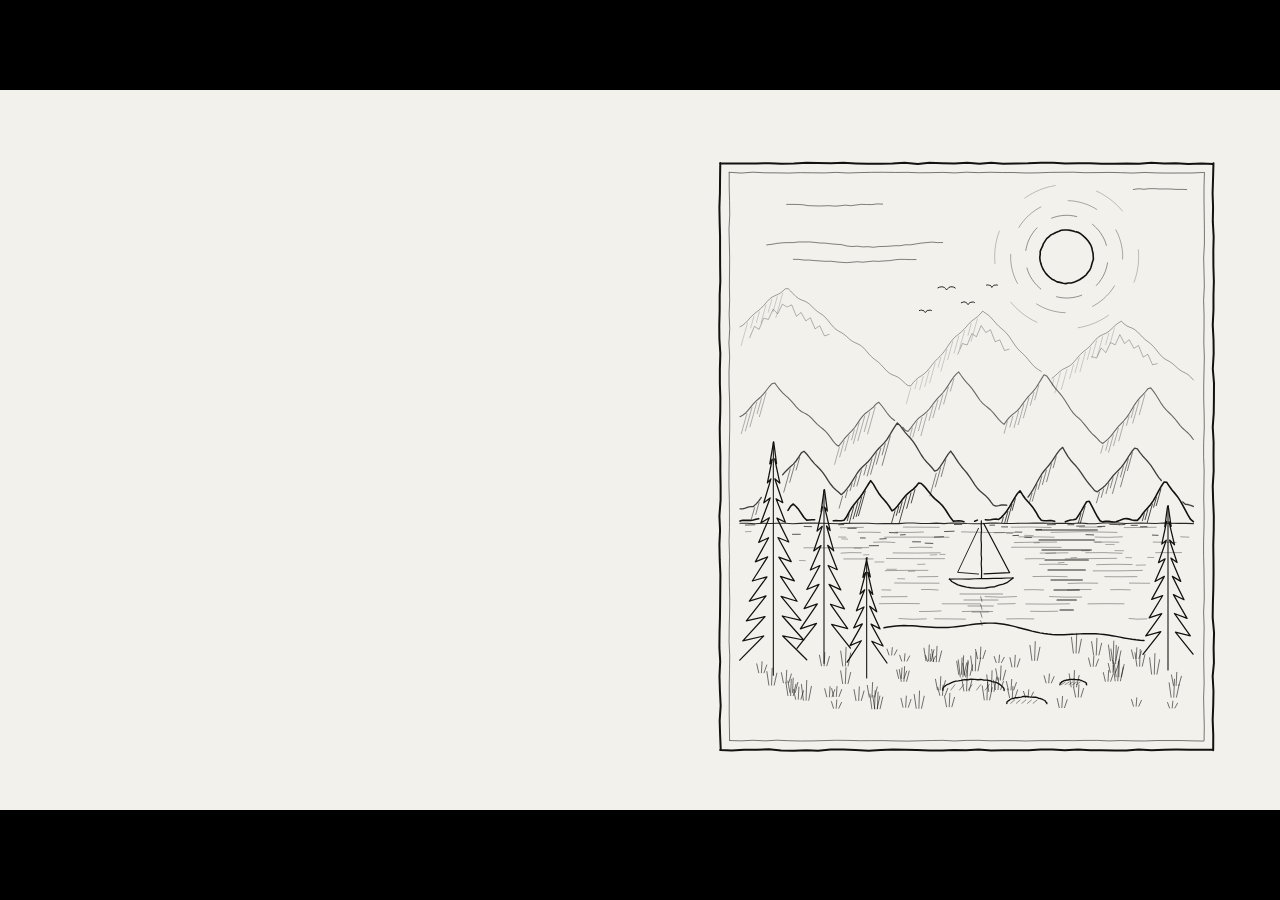
==== commit a83ce7a4: "v5: study images throughout, generative opening, four questions, rebuilt study scenes - All pictures" ====
--- a/ai-painting-review/src/index.src.html
+++ b/ai-painting-review/src/index.src.html
@@ -9,17 +9,19 @@
 /*@FONTS@*/
 
 /* Art direction: a critic's sketchbook. Paper and ink scenes alternate; black pen draws,
-   a single red pencil marks judgments (labels, choices, findings). Nothing else is colored
-   except the paintings themselves. */
+   one red pencil marks judgments (labels, choices, findings). Five evidence-type hues
+   (validated for colour-blind separation) identify kinds of source and always sit beside
+   a printed label. Everything else is the paintings themselves. */
 :root{
-  --paper:#F3F1EC; --ink:#121211;
   --display:"Archivo","Helvetica Neue",Arial,sans-serif;
   --sans:"Inter",system-ui,-apple-system,"Segoe UI",Helvetica,Arial,sans-serif;
   --ease:cubic-bezier(.65,0,.25,1); --out:cubic-bezier(.16,1,.3,1);
   color-scheme:dark;
 }
-.paper{--bg:#F3F1EC;--fg:#121211;--muted:#55534E;--soft:#8A8780;--rule:#D2CFC7;--panel:#E8E5DE;--acc:#C33A28}
-.ink{--bg:#121211;--fg:#F3F1EC;--muted:#ACA9A2;--soft:#7C7973;--rule:#34332F;--panel:#1D1C1A;--acc:#EF5E48}
+.paper{--bg:#F3F1EC;--fg:#121211;--muted:#55534E;--soft:#8A8780;--rule:#D2CFC7;--panel:#E8E5DE;--acc:#C33A28;
+  --c-exp:#2a78d6;--c-rev:#1baf7a;--c-phil:#4a3aa7;--c-aud:#eda100;--c-news:#e87ba4}
+.ink{--bg:#121211;--fg:#F3F1EC;--muted:#ACA9A2;--soft:#7C7973;--rule:#34332F;--panel:#1D1C1A;--acc:#EF5E48;
+  --c-exp:#3987e5;--c-rev:#199e70;--c-phil:#9085e9;--c-aud:#c98500;--c-news:#d55181}
 *{box-sizing:border-box;margin:0;padding:0}
 html,body{height:100%;background:#000;overflow:hidden}
 body{font-family:var(--sans)}
@@ -27,92 +29,96 @@
 #viewport{position:fixed;inset:0;background:#000;overflow:hidden}
 #stage{position:absolute;left:50%;top:50%;width:1920px;height:1080px;transform-origin:center;transform:translate(-50%,-50%) scale(var(--s,1));overflow:hidden;background:#000}
 
-/* scenes: simple fades between scenes; meaning-bearing motion happens inside scenes */
 .scene{position:absolute;inset:0;background:var(--bg);color:var(--fg);opacity:0;visibility:hidden;transition:opacity .45s ease,visibility 0s linear .45s;-webkit-font-smoothing:antialiased}
 .scene.active{opacity:1;visibility:visible;transition:opacity .45s ease,visibility 0s}
 [data-s]{opacity:0;transition:opacity .5s ease}
 [data-s].on{opacity:1}
+[data-h]{transition:opacity .4s ease}
 [data-h].off{opacity:0 !important;pointer-events:none}
-[data-h]{transition:opacity .4s ease}
 
 /* type */
 .kicker{font:600 20px/1 var(--sans);letter-spacing:.08em;text-transform:uppercase;color:var(--soft)}
-.hl{font:640 68px/1.04 var(--display);font-stretch:84%;letter-spacing:-.012em;text-wrap:balance}
-.hl.xl{font-size:96px}
-.hl.md{font-size:54px}
+.hl{font:640 64px/1.05 var(--display);font-stretch:84%;letter-spacing:-.012em;text-wrap:balance}
+.hl.md{font-size:52px}
+.hl.sm{font-size:42px}
 .hl em,.acc{font-style:normal;color:var(--acc)}
-.lead{font:400 30px/1.42 var(--sans);color:var(--muted);text-wrap:pretty}
+.lead{font:400 29px/1.42 var(--sans);color:var(--muted);text-wrap:pretty}
 .lead b{color:var(--fg);font-weight:600}
 .note{font:400 21px/1.5 var(--sans);color:var(--muted)}
 .note b{color:var(--fg);font-weight:600}
-.cite{display:inline-flex;align-items:center;gap:10px;font:600 21px/1.2 var(--sans);color:var(--fg);padding:2px 0;border-bottom:2px solid var(--acc);white-space:nowrap}
+.cite{display:inline-flex;align-items:center;gap:9px;font:600 21px/1.2 var(--sans);color:var(--fg);padding:2px 0;border-bottom:2px solid currentColor;white-space:nowrap}
+.cite .dot{width:12px;height:12px;border-radius:50%;flex:none}
 .cite:hover{color:var(--acc)}
 .cites{display:flex;gap:22px;flex-wrap:wrap}
-.tag{display:inline-block;font:600 16px/1 var(--sans);letter-spacing:.06em;text-transform:uppercase;padding:7px 10px;border:1.5px solid currentColor}
 .pos{position:absolute}
+.center{text-align:center}
 
 /* paintings */
-.pic{position:absolute;background:var(--panel)}
-.pic img{display:block;width:100%;height:100%;object-fit:contain}
-.ring{position:absolute;inset:-28px;pointer-events:none;overflow:visible}
+.pic{position:absolute;background:var(--panel);overflow:hidden}
+.pic img{display:block;width:100%;height:100%;object-fit:cover}
+.pic.fit img{object-fit:contain}
+.cap{font:400 19px/1.45 var(--sans);color:var(--muted)}
 
 /* opening */
 #open-svg{position:absolute;inset:0;width:1920px;height:1080px}
 #open-svg path{fill:none;stroke-linecap:round;stroke-linejoin:round}
-.open-sub{position:absolute;left:120px;top:710px;width:900px;opacity:0;transform:translateY(10px);transition:opacity .9s ease,transform 1s var(--out)}
+.open-sub{position:absolute;left:120px;top:668px;width:880px;opacity:0;transform:translateY(10px);transition:opacity .9s ease,transform 1s var(--out)}
 .open-sub.shown{opacity:1;transform:none}
 
 /* questions */
-.qrow{position:absolute;left:120px;width:1500px;display:grid;grid-template-columns:110px 1fr;align-items:baseline;transition:opacity .5s ease,color .5s}
-.qrow .n{font:700 84px/1 var(--display);font-stretch:80%;color:var(--acc)}
-.qrow p{font:600 66px/1.08 var(--display);font-stretch:84%;letter-spacing:-.01em}
-.qrow.dim p{color:var(--soft)}
-.qrow.dim .n{color:var(--soft)}
-
-/* generate */
-.prompt{position:absolute;left:300px;top:190px;width:1320px;height:100px;border:2px solid var(--fg);border-radius:60px;display:flex;align-items:center;padding:0 44px;gap:22px}
-.prompt .lab{font:600 18px/1 var(--sans);letter-spacing:.08em;text-transform:uppercase;color:var(--soft)}
-.prompt .txt{font:500 40px/1 var(--sans)}
-.prompt .caret{display:inline-block;width:3px;height:44px;background:var(--fg);margin-left:4px;animation:blink 1s steps(1) infinite;vertical-align:middle}
-@keyframes blink{50%{opacity:0}}
-.gen{position:absolute;top:340px;width:400px;height:400px;background:#888;overflow:hidden}
-.gen img{position:absolute;inset:0;width:100%;height:100%;object-fit:cover}
-.gen canvas{position:absolute;inset:0;width:100%;height:100%}
-.gen-l{position:absolute;top:756px;font:500 21px/1.3 var(--sans);color:var(--muted)}
+.qrow{position:absolute;left:120px;width:1560px;display:grid;grid-template-columns:100px 1fr;align-items:baseline;transition:opacity .5s ease}
+.qrow .n{font:700 74px/1 var(--display);font-stretch:80%;color:var(--acc);transition:color .5s}
+.qrow p{font:600 56px/1.08 var(--display);font-stretch:84%;letter-spacing:-.01em;transition:color .5s}
+.qrow.dim p,.qrow.dim .n{color:var(--soft)}
 
 /* review shelf */
-.spine{position:absolute;bottom:50px;width:74px;border:1.5px solid var(--fg);display:flex;align-items:flex-end;justify-content:center;padding-bottom:18px;cursor:pointer;transition:background .25s,color .25s}
-.spine:hover{background:var(--fg);color:var(--bg)}
-.spine span{writing-mode:vertical-rl;transform:rotate(180deg);font:600 22px/1 var(--sans);white-space:nowrap}
-.shelf-lab{position:absolute;font:600 17px/1.25 var(--sans);letter-spacing:.06em;text-transform:uppercase;color:var(--soft)}
-.flow{display:flex;align-items:center;gap:22px}
-.flow span{font:600 26px/1.2 var(--display);font-stretch:86%}
-.flow i{font-style:normal;color:var(--acc);font:600 30px/1 var(--sans)}
-
-/* gallery */
-.gcard{position:absolute;top:250px;width:380px;height:440px;cursor:pointer}
-.gcard .pic{inset:0}
-.gcard .who{position:absolute;left:0;right:0;top:470px;opacity:0;transform:translateY(8px);transition:opacity .45s,transform .6s var(--out)}
-.gcard .who.on{opacity:1;transform:none}
-.gcard .who b{display:block;font:700 34px/1 var(--display);font-stretch:82%}
-.gcard .who b.ai{color:var(--acc)}
-.gcard .who span{display:block;font:400 18px/1.35 var(--sans);color:var(--muted);margin-top:8px}
-
-/* value */
-.panel{position:absolute;top:240px;width:780px}
-.panel .asked{font:600 19px/1 var(--sans);letter-spacing:.08em;text-transform:uppercase;color:var(--soft)}
-.panel .q{font:600 64px/1.05 var(--display);font-stretch:84%;margin-top:18px}
-.pairs{display:flex;gap:16px;margin-top:34px}
-.pairs .pp{position:relative;width:330px;height:240px;background:#000}
-.pairs .pp img{width:100%;height:100%;object-fit:cover;display:block}
-.pairs .pp span{position:absolute;left:12px;bottom:10px;font:700 30px/1 var(--display);color:#fff;text-shadow:0 1px 6px rgba(0,0,0,.6)}
-.ans{margin-top:34px;padding-top:24px;border-top:2px solid var(--rule)}
-.ans p{font:600 34px/1.2 var(--display);font-stretch:86%}
-.coin{display:flex;align-items:center;gap:16px;margin-top:16px;font:400 20px/1.3 var(--sans);color:var(--muted)}
-.coin svg{flex:none}
+#shelf{position:absolute;left:120px;top:215px;width:1680px;height:470px}
+.grp{position:absolute;top:0}
+.grp .num{font:800 88px/1 var(--display);font-stretch:72%}
+.grp .nm{display:flex;align-items:center;gap:10px;font:600 21px/1.1 var(--sans);letter-spacing:.06em;text-transform:uppercase;margin-top:6px}
+.grp .nm i{width:14px;height:14px;border-radius:50%;flex:none}
+.spine{position:absolute;bottom:0;width:76px;display:flex;align-items:flex-end;justify-content:center;padding-bottom:16px;cursor:pointer;color:#121211;transition:transform .25s var(--out),filter .2s;border-radius:3px 3px 0 0}
+.spine:hover{transform:translateY(-12px);filter:brightness(1.08)}
+.spine span{writing-mode:vertical-rl;transform:rotate(180deg);font:600 20px/1 var(--sans);white-space:nowrap}
+.stages{position:absolute;left:120px;top:740px;width:1680px;display:grid;grid-template-columns:repeat(5,1fr);gap:18px}
+.stages div{border-top:3px solid var(--fg);padding-top:16px;opacity:0;transform:translateY(8px);transition:opacity .5s,transform .6s var(--out)}
+.stages.on div{opacity:1;transform:none}
+.stages b{display:block;font:700 22px/1 var(--display);color:var(--acc);margin-bottom:10px}
+.stages p{font:600 26px/1.22 var(--display);font-stretch:88%}
+.stages small{display:block;font:400 18px/1.4 var(--sans);color:var(--muted);margin-top:8px}
+
+/* game */
+.pair{position:absolute;top:286px;width:800px}
+.pair .tag{font:600 19px/1 var(--sans);letter-spacing:.08em;text-transform:uppercase;color:var(--soft);margin-bottom:16px}
+.gpic{position:relative;display:inline-block;width:385px;height:390px;margin-right:24px;vertical-align:top;cursor:pointer}
+.gpic:last-child{margin-right:0}
+.gpic .pic{inset:0}
+.gpic svg.mark{position:absolute;inset:-34px;width:453px;height:458px;pointer-events:none;overflow:visible}
+.gpic .who{position:absolute;left:0;right:0;top:404px;opacity:0;transform:translateY(8px);transition:opacity .45s,transform .6s var(--out)}
+.gpic .who.on{opacity:1;transform:none}
+.gpic .who b{display:block;font:700 32px/1 var(--display);font-stretch:82%}
+.gpic .who b.ai{color:var(--acc)}
+.gpic .who span{display:block;font:400 18px/1.35 var(--sans);color:var(--muted);margin-top:6px}
+.gpic.isai .pic{outline:5px solid var(--acc);outline-offset:-5px}
+
+/* van Hees */
+.qcard{border-top:3px solid var(--fg);padding-top:18px;margin-bottom:40px}
+.qcard small{font:600 18px/1 var(--sans);letter-spacing:.08em;text-transform:uppercase;color:var(--soft)}
+.qcard p{font:640 50px/1.05 var(--display);font-stretch:84%;margin-top:12px}
+.read{list-style:none}
+.read li{font:500 27px/1.35 var(--sans);padding:16px 0;border-top:1.5px solid var(--rule)}
+.read li b{font-weight:700}
+
+/* Rondini */
+.maker{display:grid;grid-template-columns:70px 1fr 130px;align-items:center;gap:16px;padding:20px 0;border-top:1.5px solid var(--rule);transition:opacity .5s}
+.maker .rk{font:800 56px/1 var(--display);font-stretch:72%;color:var(--acc);opacity:0;transition:opacity .5s}
+.maker b{display:block;font:640 38px/1.1 var(--display);font-stretch:84%}
+.maker span{display:block;font:400 19px/1.35 var(--sans);color:var(--muted);margin-top:4px}
+.maker .n{font:600 22px/1.2 var(--sans);color:var(--muted);text-align:right}
+.ranked .maker .rk{opacity:1}
 
 /* label test */
-.lbl{position:absolute;left:160px;top:770px;width:560px;height:110px;perspective:900px}
+.lbl{position:absolute;left:160px;top:760px;width:560px;height:110px;perspective:900px}
 .lbl .face{position:absolute;inset:0;border:2px solid var(--fg);background:var(--bg);display:flex;flex-direction:column;justify-content:center;padding:0 28px;backface-visibility:hidden;transition:transform .9s var(--ease)}
 .lbl .face small{font:600 15px/1 var(--sans);letter-spacing:.1em;text-transform:uppercase;color:var(--soft)}
 .lbl .face p{font:700 40px/1.1 var(--display);font-stretch:84%;margin-top:8px}
@@ -128,53 +134,78 @@
 .yours{display:flex;gap:40px;margin-top:40px}
 .yours div{font:400 19px/1.4 var(--sans);color:var(--muted)}
 .yours b{display:block;font:700 56px/1 var(--display);color:var(--fg)}
-.bars .row{display:grid;grid-template-columns:220px 1fr 120px;align-items:center;gap:22px;height:78px}
-.bars .row b{font:640 36px/1 var(--display);font-stretch:84%}
-.bars .track{position:relative;height:46px;border-left:2px solid var(--fg)}
-.bars .track i{position:absolute;left:0;top:0;bottom:0;background:var(--soft);transform-origin:left;transform:scaleX(0);transition:transform 1s var(--out)}
+.bars .row{display:grid;grid-template-columns:330px 1fr 90px;align-items:center;gap:22px;height:96px}
+.bars .row b{display:block;font:640 34px/1 var(--display);font-stretch:84%}
+.bars .row q{display:block;font:400 18px/1.3 var(--sans);color:var(--muted);margin-top:6px;quotes:"“" "”"}
+.bars .track{position:relative;height:42px;border-left:2px solid var(--fg)}
+.bars .track i{position:absolute;left:0;top:0;bottom:0;background:var(--soft);border-radius:0 4px 4px 0;transform-origin:left;transform:scaleX(0);transition:transform 1s var(--out)}
 .bars .row.hi .track i{background:var(--acc)}
 .bars.go .track i{transform:scaleX(1)}
 .bars .row:nth-child(2) i{transition-delay:.12s}.bars .row:nth-child(3) i{transition-delay:.24s}.bars .row:nth-child(4) i{transition-delay:.36s}
 .bars .v{font:600 28px/1 var(--sans);font-variant-numeric:tabular-nums}
 .bars .row.hi .v{color:var(--acc)}
-.bars .ticks{position:relative;height:56px;margin-left:242px;margin-right:142px;font:400 17px/1.35 var(--sans);color:var(--soft)}
-.bars .ticks span{position:absolute;top:8px;transform:translateX(-50%);text-align:center;white-space:nowrap}
-
-/* order */
-.ord{position:absolute;top:300px;width:440px;height:300px}
-.ord .pic{inset:0}
-.ord .t{position:absolute;left:0;top:-44px;font:600 20px/1 var(--sans);letter-spacing:.06em;text-transform:uppercase;color:var(--muted)}
-.ord .lab{position:absolute;left:0;top:316px;font:700 32px/1 var(--display);font-stretch:84%}
-.ord .lab.ai{color:var(--acc)}
-.seq{display:flex;align-items:center;gap:22px;margin-top:22px}
-.seq .cv{width:150px;height:100px;border:2.5px solid var(--fg);display:flex;align-items:flex-end;padding:10px 12px;font:700 26px/1 var(--display);font-stretch:84%}
-.seq .cv.ai{border-color:var(--acc);color:var(--acc)}
-.seq i{font:400 40px/1 var(--sans);color:var(--muted);font-style:normal}
-.seq b{font:600 34px/1.2 var(--sans);margin-left:30px}
-.ord.rated .pic{outline:5px solid var(--acc);outline-offset:8px}
-.ruler{position:absolute;left:120px;top:680px;width:1680px;height:260px}
+.bars .ticks{position:relative;height:44px;margin-left:352px;margin-right:112px;font:400 17px/1.35 var(--sans);color:var(--soft)}
+.bars .ticks span{position:absolute;top:8px;transform:translateX(-50%);white-space:nowrap}
+
+/* Horton */
+.hrow{position:absolute;left:120px;width:1680px;height:130px;display:grid;grid-template-columns:200px 60px 200px 80px 1fr;align-items:center}
+.fr{position:relative;width:180px;height:118px;border:2.5px solid var(--fg);background:var(--panel);display:flex;flex-direction:column;justify-content:space-between;padding:10px 12px}
+.fr small{font:600 15px/1 var(--sans);letter-spacing:.08em;text-transform:uppercase;color:var(--soft)}
+.fr b{font:700 30px/1 var(--display);font-stretch:84%}
+.fr.ai{border-color:var(--acc)}.fr.ai b{color:var(--acc)}
+.fr.rated::after{content:"rated";position:absolute;right:-2px;top:-30px;font:600 15px/1 var(--sans);letter-spacing:.08em;text-transform:uppercase;color:var(--soft)}
+.arrow{font:400 40px/1 var(--sans);color:var(--soft);text-align:center}
+#hplot{position:absolute;left:680px;top:280px;width:1120px;height:520px;overflow:visible}
+
+/* Chiarella */
+.proc{position:absolute;left:120px;top:690px;width:1680px;display:flex;align-items:stretch;gap:0}
+.proc .st{flex:1;border:2px solid var(--fg);border-right:0;padding:14px 14px;min-height:150px;display:flex;flex-direction:column;justify-content:space-between;opacity:0;transition:opacity .4s}
+.proc .st:last-child{border-right:2px solid var(--fg)}
+.proc .st small{font:600 15px/1.2 var(--sans);letter-spacing:.06em;text-transform:uppercase;color:var(--soft)}
+.proc .st b{font:640 27px/1.12 var(--display);font-stretch:86%}
+.proc .st em{font-style:normal;font:500 17px/1.3 var(--sans);color:var(--muted)}
+.proc .st.lab{background:var(--fg);color:var(--bg)}.proc .st.lab small,.proc .st.lab em{color:var(--bg);opacity:.75}
+.proc .st.ask b{color:var(--acc)}
+.proc.on .st{opacity:1}
+.crow{display:grid;grid-template-columns:190px 50px 190px 1fr;align-items:center;margin-top:26px}
+.mini{position:relative;width:170px;height:170px}
+.mini img{width:100%;height:100%;object-fit:cover;display:block}
+.mini span{position:absolute;left:0;bottom:-30px;font:700 24px/1 var(--display);font-stretch:84%}
+.mini.ai span{color:var(--acc)}.mini.ai img{outline:4px solid var(--acc);outline-offset:-4px}
+.crow b{font:600 32px/1.2 var(--sans);padding-left:30px}
 
 /* intention */
-.story{position:absolute;left:120px;top:200px;width:700px;border:2px solid var(--fg);padding:42px 46px}
-.story small{font:600 16px/1 var(--sans);letter-spacing:.1em;text-transform:uppercase;color:var(--soft)}
-.story p{font:500 44px/1.25 var(--sans);margin-top:18px}
-.vote{position:absolute;left:940px;width:860px}
+.story{position:absolute;left:360px;top:180px;width:1200px;border:2px solid var(--fg);padding:40px 56px;text-align:center}
+.story small{font:600 17px/1 var(--sans);letter-spacing:.1em;text-transform:uppercase;color:var(--soft)}
+.story p{font:500 48px/1.25 var(--sans);margin-top:18px}
+.vote{position:absolute;top:530px;width:640px;text-align:center}
 .vote p{font:640 46px/1.1 var(--display);font-stretch:84%}
-.vote .yn{display:flex;gap:16px;margin-top:20px}
-.vote .yn button{min-width:150px;height:72px;border:2px solid var(--fg);font:600 28px/1 var(--sans);padding:0 28px;transition:background .2s,color .2s}
+.vote .yn{display:flex;gap:16px;margin-top:22px;justify-content:center}
+.vote .yn button{min-width:160px;height:76px;border:2px solid var(--fg);font:600 28px/1 var(--sans);padding:0 28px;transition:background .2s,color .2s}
 .vote .yn button.on{background:var(--fg);color:var(--bg)}
-.word{position:absolute;left:0;top:0;width:1920px;height:300px}
-.word span{position:absolute;top:0;font:800 250px/1 var(--display);font-stretch:70%;letter-spacing:-.01em;transition:transform 1.2s var(--ease),opacity .8s,color .6s}
-.word .ghost{opacity:0}
-.word.split .ghost{opacity:1}
-.word.split .i,.word.split .ghost{color:transparent;-webkit-text-stroke:3px var(--acc)}
-.res{position:absolute;top:560px;width:720px;opacity:0;transition:opacity .6s ease .7s}
-.word.split ~ .res{opacity:1}
+#word{position:absolute;left:0;top:150px;width:1920px;height:260px;overflow:visible}
+#word text{font-family:var(--display);font-weight:800;font-size:230px;font-stretch:70%;transition:transform 1.2s var(--ease),opacity .7s}
+.res{position:absolute;top:470px;width:760px;opacity:0;transition:opacity .6s ease .6s}
+.split-on .res{opacity:1}
 .res h4{font:600 19px/1 var(--sans);letter-spacing:.08em;text-transform:uppercase;color:var(--soft)}
-.res p{font:500 30px/1.35 var(--sans);margin-top:12px}
-.phil{position:absolute;top:560px;width:800px}
-.phil h4{font:600 19px/1 var(--sans);letter-spacing:.08em;text-transform:uppercase;color:var(--soft)}
-.phil p{font:500 28px/1.35 var(--sans);margin-top:14px}
+.res p{font:500 30px/1.36 var(--sans);margin-top:12px}
+.res .ex{margin-top:22px;padding-top:18px;border-top:1.5px solid var(--rule);font:400 23px/1.45 var(--sans);color:var(--muted)}
+.res .ex b{color:var(--fg)}
+
+/* philosophers */
+.ph{position:absolute;top:290px;width:800px}
+.ph h4{font:600 19px/1 var(--sans);letter-spacing:.08em;text-transform:uppercase;color:var(--soft)}
+.ph .claim{font:640 46px/1.12 var(--display);font-stretch:84%;margin-top:14px;min-height:160px}
+.flowd{display:flex;align-items:center;gap:14px;margin-top:40px}
+.flowd .bx{border:2px solid var(--fg);padding:22px 20px;font:600 28px/1.2 var(--sans);text-align:center}
+.flowd .bx small{display:block;font:500 18px/1.3 var(--sans);color:var(--muted);margin-top:6px}
+.flowd .bx.tool{border-style:dashed;color:var(--muted);min-width:230px}
+.flowd .bx.who{background:var(--fg);color:var(--bg)}
+.flowd i{font-style:normal;color:var(--soft);font:400 30px/1 var(--sans)}
+.lens{display:grid;grid-template-columns:170px 1fr;gap:0 26px;margin-top:40px;align-items:center}
+.lens .art{grid-row:span 3;width:170px;height:220px;border:2px solid var(--fg);display:flex;align-items:center;justify-content:center;text-align:center;font:500 16px/1.3 var(--sans);color:var(--muted);padding:10px}
+.lens p{font:600 28px/1.25 var(--sans);padding:16px 0;border-bottom:1.5px solid var(--rule)}
+.lens p span{color:var(--soft);font-weight:500}
 
 /* practice */
 #grid900{position:absolute;left:560px;top:230px}
@@ -186,30 +217,36 @@
 .steps3 div{font:700 44px/1 var(--display);font-stretch:80%;color:var(--soft);transition:color .4s}
 .steps3 div.on{color:var(--fg)}
 .steps3 div.on.acc{color:var(--acc)}
+#allen{position:absolute;left:740px;top:200px;width:900px;height:600px;opacity:0;transform:scale(.04);transform-origin:var(--ox,50%) var(--oy,50%);transition:opacity .5s,transform 1.1s var(--ease);box-shadow:0 30px 80px rgba(0,0,0,.6)}
+#allen.on{opacity:1;transform:none}
+#allen img{width:100%;height:100%;object-fit:cover;display:block}
 
 /* synthesis */
-.col3{position:absolute;top:210px;width:520px}
-.col3 h3{font:800 76px/1 var(--display);font-stretch:72%}
-.col3 .it{margin-top:30px;padding-top:20px;border-top:2px solid var(--rule)}
-.col3 .it p{font:600 30px/1.2 var(--display);font-stretch:86%}
-.col3 .it .note{margin-top:10px;font-size:19px}
+.col3{position:absolute;top:190px;width:530px}
+.col3 h3{font:800 70px/1 var(--display);font-stretch:72%}
+.col3 h3 small{display:block;font:600 18px/1.2 var(--sans);letter-spacing:.08em;text-transform:uppercase;color:var(--soft);margin-top:8px}
+.col3 .it{margin-top:20px;padding-top:16px;border-top:2px solid var(--rule)}
+.col3 .it p{font:600 25px/1.22 var(--display);font-stretch:88%}
+.col3 .it .src{display:flex;flex-wrap:wrap;gap:6px 14px;margin-top:8px;font:500 16px/1.3 var(--sans);color:var(--muted)}
+.col3 .it .src span{display:inline-flex;align-items:center;gap:6px}
+.col3 .it .src i{width:9px;height:9px;border-radius:50%}
 
 /* interpretation */
-.stmt{position:absolute;left:120px;width:1100px}
+.stmt{position:absolute;left:120px;width:1000px}
 .stmt h4{font:600 19px/1 var(--sans);letter-spacing:.08em;text-transform:uppercase;color:var(--soft)}
-.stmt p{font:640 58px/1.1 var(--display);font-stretch:84%;margin-top:14px;text-wrap:balance}
+.stmt p{font:640 54px/1.1 var(--display);font-stretch:84%;margin-top:14px;text-wrap:balance}
 .stmt p em{font-style:normal;color:var(--acc)}
 
-/* future cards */
-.fcard{position:absolute;top:380px;width:520px;height:400px;perspective:1200px}
-.fcard .face{position:absolute;inset:0;padding:38px 36px;display:flex;flex-direction:column;justify-content:space-between;backface-visibility:hidden;transition:transform 1s var(--ease)}
+/* next-step cards */
+.fcard{position:absolute;top:300px;width:400px;height:470px;perspective:1200px}
+.fcard .face{position:absolute;inset:0;padding:30px 30px;display:flex;flex-direction:column;justify-content:space-between;backface-visibility:hidden;transition:transform 1s var(--ease)}
 .fcard .f{border:2px solid var(--fg)}
 .fcard .bk{background:var(--fg);color:var(--bg);transform:rotateY(-180deg)}
 .fcard.flip .f{transform:rotateY(180deg)}
 .fcard.flip .bk{transform:rotateY(0)}
 .fcard small{font:600 16px/1 var(--sans);letter-spacing:.1em;text-transform:uppercase;opacity:.65}
-.fcard p{font:640 42px/1.12 var(--display);font-stretch:84%}
-.fcard .ev{font:500 20px/1.4 var(--sans);opacity:.85}
+.fcard p{font:640 36px/1.12 var(--display);font-stretch:84%}
+.fcard .ev{font:500 18px/1.42 var(--sans);opacity:.85}
 .fcard .ev b{font-weight:700}
 
 /* references */
@@ -219,7 +256,7 @@
 .refs a{color:var(--acc);text-decoration:none;word-break:break-all}
 table.matrix{border-collapse:collapse;width:1760px}
 .matrix th{font:600 13px/1.2 var(--sans);letter-spacing:.08em;text-transform:uppercase;color:var(--soft);text-align:left;padding:8px 10px;border-bottom:2px solid var(--fg)}
-.matrix td{font:400 15px/1.38 var(--sans);color:var(--muted);padding:10px 10px;border-bottom:1px solid var(--rule);vertical-align:top}
+.matrix td{font:400 14.5px/1.36 var(--sans);color:var(--muted);padding:9px 10px;border-bottom:1px solid var(--rule);vertical-align:top}
 .matrix td:first-child{font-weight:600;color:var(--fg);white-space:nowrap}
 
 /* chrome */
@@ -254,7 +291,7 @@
 #drawer dt{font:600 12px/1.5 var(--sans);letter-spacing:.08em;text-transform:uppercase;color:#666}
 #drawer dd{font:400 15.5px/1.5 var(--sans)}
 #drawer .ver{margin-top:20px;padding:14px 16px;background:#E5E3DE;border-radius:6px;font:400 14px/1.5 var(--sans);color:#333}
-#drawer .t{display:inline-block;font:600 12px/1 var(--sans);letter-spacing:.1em;text-transform:uppercase;padding:7px 9px;background:#111;color:#fff}
+#drawer .t{display:inline-flex;align-items:center;gap:8px;font:600 12px/1 var(--sans);letter-spacing:.1em;text-transform:uppercase;padding:7px 9px;background:#111;color:#fff}
 
 @media (prefers-reduced-motion: reduce){*,*::before,*::after{transition-duration:150ms !important;animation-duration:1ms !important;transition-delay:0s !important}}
 body.rm *,body.rm *::before,body.rm *::after{transition-duration:150ms !important;animation-duration:1ms !important;transition-delay:0s !important}
@@ -265,90 +302,98 @@
 
 <!-- 01 OPENING: blank until the first press; then a pen draws and writes -->
 <section class="scene paper" id="sc-open">
-  <svg id="open-svg" viewBox="0 0 1920 1080" aria-label="A pen drawing of an easel and landscape, and the handwritten question: Would you still call it art?"><defs><filter id="pencil"><feTurbulence type="fractalNoise" baseFrequency="1.6" numOctaves="2" result="n"/><feDisplacementMap in="SourceGraphic" in2="n" scale="2.2"/></filter></defs><g id="o-draw"></g><g id="o-write"></g><g id="o-mark" filter="url(#pencil)"></g></svg>
+  <svg id="open-svg" viewBox="0 0 1920 1080" aria-label="A pen drawing of a mountain lake with pines, and the handwritten question: Would you still call it art?"><defs><filter id="pencil"><feTurbulence type="fractalNoise" baseFrequency="1.6" numOctaves="2" result="n"/><feDisplacementMap in="SourceGraphic" in2="n" scale="2.2"/></filter></defs><g id="o-draw"></g><g id="o-write"></g><g id="o-mark" filter="url(#pencil)"></g></svg>
   <div class="open-sub" id="open-sub">
-    <p class="lead" style="color:var(--fg)">A state-of-the-field review of research on <b>AI-generated digital painting</b>: how people judge it, and whether it needs an artist.</p>
+    <p class="lead" style="color:var(--fg)">A state-of-the-field review of research on <b>AI-generated digital painting</b>: what it is worth to us, whether it needs an artist, and what changes when we know.</p>
     <p style="margin-top:26px;font:700 40px/1 var(--display);font-stretch:82%">Mahmoud Hafez</p>
   </div>
 </section>
 
-<!-- 02 THE THREE QUESTIONS -->
+<!-- 02 FOUR QUESTIONS -->
 <section class="scene ink" id="sc-q">
-  <div class="kicker pos" style="left:120px;top:110px">Three questions guide this review</div>
-  <div class="qrow" id="q1" style="top:230px"><span class="n">1</span><p>Can an AI-generated painting have aesthetic or emotional value?</p></div>
-  <div class="qrow" id="q2" style="top:470px" data-s="1"><span class="n">2</span><p>Does art need a human artist, with intention or even consciousness?</p></div>
-  <div class="qrow" id="q3" style="top:710px" data-s="2"><span class="n">3</span><p>Does knowing a picture came from AI change how we judge it?</p></div>
-</section>
-
-<!-- 03 WHAT IS AN AI-GENERATED DIGITAL PAINTING -->
+  <div class="kicker pos" style="left:120px;top:110px">Four questions guide this review</div>
+  <div class="qrow" id="q1" style="top:200px"><span class="n">1</span><p>Can an AI-generated painting have aesthetic or emotional value?</p></div>
+  <div class="qrow" id="q2" style="top:390px" data-s="1"><span class="n">2</span><p>Does art need a human artist, with intention or even consciousness?</p></div>
+  <div class="qrow" id="q3" style="top:580px" data-s="2"><span class="n">3</span><p>Does knowing a picture came from AI change how we judge it?</p></div>
+  <div class="qrow" id="q4" style="top:770px" data-s="3"><span class="n">4</span><p>Where is the field now, and what should it study next?</p></div>
+</section>
+
+<!-- 03 WHAT WE MEAN -->
 <section class="scene paper" id="sc-gen">
   <div class="kicker pos" style="left:120px;top:96px">What we are talking about</div>
-  <div class="prompt"><span class="lab">Prompt</span><span class="txt"><span id="ptxt"></span><span class="caret"></span></span></div>
-  <div class="gen" id="gen1" style="left:520px"><img id="gimg1" alt="Latent Diffusion output 1 for the prompt"><canvas width="200" height="200"></canvas></div>
-  <div class="gen" id="gen2" style="left:1000px"><img id="gimg2" alt="Latent Diffusion output 2 for the same prompt"><canvas width="200" height="200"></canvas></div>
-  <p class="gen-l" style="left:520px;width:880px" data-s="1">Two results for the same prompt from a text-to-image model (Latent Diffusion, published by its developers with this prompt). Simplified: the model starts from random noise and refines it step by step toward the text.</p>
-  <div class="pos" style="left:120px;top:850px;width:1680px" data-s="2">
-    <p class="hl md">In this review, an <em>AI-generated digital painting</em> is a still image made mainly by a model to look painted.</p>
-    <p class="note" style="margin-top:14px">Some studies instead used human paintings given an “AI” label, or written stories about robots. I treat those as comparisons.</p>
+  <div class="pic" style="left:420px;top:150px;width:520px;height:520px"><img data-img="bell_rep" alt="AI-generated representational painting of trees, from Artbreeder"></div>
+  <div class="pic" style="left:980px;top:150px;width:520px;height:520px"><img data-img="bell_abs" alt="AI-generated abstract painting, from Artbreeder"></div>
+  <p class="cap pos center" style="left:420px;top:688px;width:1080px">Both made with Artbreeder, an AI image tool, and used as stimuli in a published experiment. <button class="cite" data-src="bellaiche">Bellaiche et al., 2023</button></p>
+  <div class="pos center" style="left:160px;top:800px;width:1600px" data-s="1">
+    <p class="hl md">An <em>AI-generated digital painting</em> is an image that looks painted, made mainly by a generative model.</p>
+    <p class="note" style="margin-top:14px">Some studies instead put an “AI” label on human paintings, or used stories about robots. Those are included as comparisons.</p>
   </div>
 </section>
 
 <!-- 04 HOW THE REVIEW WAS DONE -->
 <section class="scene ink" id="sc-rev">
   <div class="kicker pos" style="left:120px;top:96px">How this review was done</div>
-  <p class="hl pos" style="left:120px;top:150px;width:1500px">Twelve sources, read in full and sorted by kind of evidence.</p>
-  <div class="pos" id="shelf" style="left:120px;top:330px;width:1680px;height:430px"></div>
-  <div class="pos" style="left:120px;top:880px;width:1680px" data-s="1">
-    <div class="flow"><span>Read in full</span><i>→</i><span>Sort by evidence type</span><i>→</i><span>Compare what people saw, what changed, what was measured</span><i>→</i><span>Check numbers against the papers</span></div>
-    <p class="note" style="margin-top:16px">A focused narrative review, not a systematic search. Click any spine for the study’s details.</p>
-  </div>
-</section>
-
-<!-- 05 YOUR CHOICE -->
-<section class="scene paper" id="sc-pick">
-  <div class="kicker pos" style="left:120px;top:96px">Your turn</div>
-  <p class="hl pos" style="left:120px;top:140px" id="pick-h">Which one would you hang on your wall?</p>
-  <div id="gallery"></div>
-  <div class="pos" style="left:120px;top:830px;width:1680px" data-s="2">
-    <p class="hl md" id="pick-out">—</p>
-    <p class="note" style="margin-top:12px">Now that you know, does it change how much you like your choice? A classroom question, not a study.</p>
-  </div>
-</section>
-
-<!-- 06 Q1 VALUE: van Hees, Rondini -->
-<section class="scene ink" id="sc-val">
+  <p class="hl md pos" style="left:120px;top:136px;width:1680px">Twelve sources, five kinds of evidence.</p>
+  <div id="shelf"></div>
+  <div class="stages" id="stages">
+    <div><b>1</b><p>Select</p><small>Psychology, philosophy, computer science, one news case</small></div>
+    <div><b>2</b><p>Sort</p><small>By kind of evidence, colour-coded above</small></div>
+    <div><b>3</b><p>Compare</p><small>What people saw, what changed, what they were asked, what was measured</small></div>
+    <div><b>4</b><p>Check</p><small>Every number on screen against the paper</small></div>
+    <div><b>5</b><p>Synthesize</p><small>Agree, differ, still open</small></div>
+  </div>
+  <p class="note pos" style="left:120px;top:960px;width:1680px" data-s="1">A focused narrative review, not a systematic search. Click any book for the study’s details.</p>
+</section>
+
+<!-- 05 YOUR TURN: two real stimulus pairs -->
+<section class="scene paper" id="sc-game">
+  <div class="kicker pos" style="left:120px;top:96px">Your turn · two real pairs from a study</div>
+  <p class="hl pos" style="left:120px;top:136px;width:1680px" id="game-h">Which one would you hang on your wall?</p>
+  <div class="pair" id="pairA" style="left:120px"><div class="tag">Pair 1 · one human, one AI</div></div>
+  <div class="pair" id="pairB" style="left:1004px"><div class="tag">Pair 2 · one human, one AI</div></div>
+  <p class="hl sm pos" style="left:120px;top:900px;width:1680px" id="game-out" data-s="2"></p>
+  <p class="note pos" style="left:120px;top:968px;width:1680px" data-s="2">Pairs from <button class="cite" data-src="vanhees">van Hees et al., 2025</button> (Fig. 1). Human works by Albert Bierstadt and Eugène Boudin; AI images by DALL·E 2.</p>
+</section>
+
+<!-- 06 Q1 · VALUE: van Hees -->
+<section class="scene paper" id="sc-val">
   <div class="kicker pos" style="left:120px;top:96px">Question 1 · Aesthetic value</div>
-  <p class="hl pos" style="left:120px;top:140px;width:1680px" data-h="2">The same pairs. Two separate groups. Two different questions.</p>
-  <div class="panel" style="left:120px" data-h="2">
-    <div class="asked">Group 1 was asked</div><p class="q">“Which do you prefer?”</p>
-    <div class="pairs"><div class="pp"><img class="ex-h" alt=""><span>?</span></div><div class="pp"><img class="ex-a" alt=""><span>?</span></div></div>
-    <div class="ans" data-s="1"><p>They chose the AI image <span class="acc">more often than chance.</span></p></div>
-  </div>
-  <div class="panel" style="left:1020px" data-h="2">
-    <div class="asked">Group 2 was asked</div><p class="q">“Which one is AI?”</p>
-    <div class="pairs"><div class="pp"><img class="ex-h" alt=""><span>?</span></div><div class="pp"><img class="ex-a" alt=""><span>?</span></div></div>
-    <div class="ans" data-s="1"><p>They spotted the AI image <span class="acc">more often than chance.</span></p></div>
-  </div>
-  <p class="note pos" style="left:120px;top:822px" data-h="2">Pictured: an illustrative pair (a Turner painting and a Stable Diffusion image), not the study’s stimuli.</p>
-  <div class="pos" style="left:120px;top:870px;width:1680px;display:flex;justify-content:space-between;align-items:flex-end" data-h="2">
-    <div class="coin"><svg width="64" height="64" viewBox="0 0 64 64"><circle cx="32" cy="32" r="29" fill="none" stroke="currentColor" stroke-width="2.5"/><path d="M32 3v58" stroke="currentColor" stroke-width="2"/><text x="17" y="38" fill="currentColor" style="font:600 13px var(--sans)">50</text><text x="36" y="38" fill="currentColor" style="font:600 13px var(--sans)">50</text></svg><span data-s="1">Chance = a coin flip. Both groups beat it. Pictures that were easier to spot were also preferred more often.</span></div>
-    <button class="cite" data-src="vanhees">van Hees et al., 2025</button>
-  </div>
-  <div class="pos" style="left:120px;top:250px;width:1680px" data-s="2">
-    <p class="hl">Liked, but still rated less creative.</p>
-    <div style="display:flex;align-items:center;gap:28px;margin-top:90px;font:640 52px/1.1 var(--display);font-stretch:82%">
-      <span>Visual artists</span><span class="acc">&gt;</span><span>Non-artists</span><span class="acc">&gt;</span><span>AI with human guidance</span><span class="acc">&gt;</span><span style="color:var(--soft)">AI on its own</span>
-    </div>
-    <p class="note" style="margin-top:18px">Rank order only; the gaps are not to scale.</p>
-    <p class="lead" style="margin-top:60px;max-width:1350px">Order of rated creativity, from 255 human raters, for images made in the same visual-creativity task. More human guidance moved the AI images up. The human raters and GPT-4o, scoring the same images, judged differently.</p>
-    <div style="margin-top:40px"><button class="cite" data-src="rondini">Rondini et al., 2026</button></div>
-  </div>
-</section>
-
-<!-- 07 Q3 THE LABEL: Bellaiche -->
+  <p class="hl md pos" style="left:120px;top:136px;width:1680px" id="val-h">Fifty pairs. Two separate groups. Two different questions.</p>
+  <div class="pic fit" style="left:120px;top:230px;width:640px;height:780px;background:#fff" data-h="1"><img data-img="vh_sheet" alt="The 50 human/AI stimulus pairs used by van Hees et al."></div>
+  <div class="pos" style="left:860px;top:250px;width:940px" data-h="1">
+    <div class="qcard"><small>Group 1 was asked</small><p>“Which do you prefer?”</p></div>
+    <div class="qcard"><small>Group 2 was asked</small><p>“Which one is AI?”</p></div>
+    <p class="lead">Each pair: a lesser-known painting by a famous artist, and a DALL·E 2 image matched to it by artist and genre. Group 1 preferred the AI image more often than chance; group 2 still spotted it more often than chance.</p>
+    <div style="margin-top:28px"><button class="cite" data-src="vanhees">van Hees et al., 2025</button></div>
+  </div>
+  <div class="pic fit" style="left:120px;top:220px;width:960px;height:790px;background:#fff" data-s="1" id="vh-fig"><img data-img="vh_fig" alt="Scatter plot: AI preference (x) against AI detection accuracy (y) for each of the 50 pairs, r = 0.42"><svg id="vh-marks" class="pos" style="left:0;top:0;overflow:visible" width="960" height="790"></svg></div>
+  <ul class="read pos" style="left:1150px;top:250px;width:650px" data-s="1">
+    <li><b>Each dot is one pair.</b> Right = the AI image was preferred. Up = it was spotted.</li>
+    <li>The lines at 50 mark pure guessing.</li>
+    <li><b class="acc">r = .42:</b> the AI images people liked more were also the ones they spotted more easily.</li>
+    <li>Below 50: for some pairs, most people picked the <b>human</b> painting as the AI one.</li>
+  </ul>
+</section>
+
+<!-- 07 Q1 · CREATIVITY: Rondini -->
+<section class="scene ink" id="sc-ron">
+  <div class="kicker pos" style="left:120px;top:96px">Question 1 · Creativity</div>
+  <p class="hl md pos" style="left:120px;top:136px;width:1680px">Same two starting lines. Four kinds of maker.</p>
+  <svg class="pos" id="ron-svg" style="left:120px;top:250px" width="620" height="520" viewBox="0 0 620 520" aria-label="The task's starting shapes: a straight diagonal line and an arc"></svg>
+  <p class="cap pos" style="left:120px;top:790px;width:620px">Everyone had to turn these two lines into a drawing (45 s to think, 120 s to draw). The model got the same lines through an image-control tool.</p>
+  <div class="pos" id="makers" style="left:860px;top:250px;width:940px">
+    <div class="maker"><span class="rk">1</span><div><b>Visual artists</b><span>People who make visual art</span></div><span class="n">272 drawings</span></div>
+    <div class="maker"><span class="rk">2</span><div><b>Non-artists</b><span>People who don’t</span></div><span class="n">276</span></div>
+    <div class="maker"><span class="rk">3</span><div><b>AI, guided by human ideas</b><span>SDXL image model, steered with people’s ideas</span></div><span class="n">230</span></div>
+    <div class="maker"><span class="rk">4</span><div><b>AI on its own</b><span>Same model, base prompt only</span></div><span class="n">222</span></div>
+  </div>
+  <p class="note pos" style="left:860px;top:860px;width:940px" data-s="1">Ranked by 255 human raters (liking, vividness, originality, aesthetics, curiosity; 1–7). GPT-4o, rating the same drawings, judged differently. <button class="cite" data-src="rondini">Rondini et al., 2026</button></p>
+</section>
+
+<!-- 08 Q3 · THE LABEL: Bellaiche -->
 <section class="scene paper" id="sc-lab">
   <div class="kicker pos" style="left:160px;top:96px">Question 3 · Does the label change the judgment?</div>
-  <div class="pic" style="left:160px;top:170px;width:560px;height:560px"><img id="lab-img" alt="A painting of a glass of coffee"></div>
+  <div class="pic" style="left:160px;top:160px;width:560px;height:570px"><img data-img="bell_rep" alt="The Artbreeder forest painting from Bellaiche et al."></div>
   <svg class="pos" id="same-note" style="left:730px;top:150px;overflow:visible" width="10" height="10"></svg>
   <div class="lbl" id="lbl"><div class="face a"><small>Label</small><p>“Painted by a human artist”</p></div><div class="face b"><small>Label</small><p>“Generated by AI”</p></div></div>
   <div class="pos" style="left:860px;top:180px;width:940px" data-h="2">
@@ -357,140 +402,157 @@
     <div class="scale-ends"><span>not at all</span><span>very</span></div>
     <div class="yours" id="yours"></div>
   </div>
-  <div class="pos" style="left:860px;top:150px;width:940px" data-s="2">
-    <p class="hl md">In the study, a “human” label raised every rating, <em>most for worth and profundity.</em></p>
-    <div class="bars" id="bars" style="margin-top:44px"></div>
-    <p class="note" style="margin-top:6px">Bar = how much higher the same kind of image scored with a “human” label, in standard units (Cohen’s <i>d</i>). Every image was in fact AI-made (Artbreeder), and labels were random. Study 1, separate 1–5 ratings.</p>
-    <div style="margin-top:24px"><button class="cite" data-src="bellaiche">Bellaiche et al., 2023</button></div>
-  </div>
-  <p class="note pos" style="left:160px;top:900px;width:600px" data-s="2">The painting above is a Stable Diffusion output. Study 2 added ratings of emotion, story, effort and personal meaning.</p>
-</section>
-
-<!-- 08 Q3 ORDER & CONTEXT: Horton, Chiarella, de Rooij -->
+  <div class="pos" style="left:820px;top:130px;width:1000px" data-s="2">
+    <p class="hl sm">A “human” label raised every rating, <em>most for worth and profundity.</em></p>
+    <div class="bars" id="bars" style="margin-top:28px"></div>
+    <p class="note" style="margin-top:4px">Bar = how much higher the same images scored with a “human” label (Cohen’s <i>d</i>). 30 Artbreeder paintings, labels at random, 149 adults, Study 1. In Study 2, paintings that seemed to take more effort gained more from a “human” label.</p>
+    <div style="margin-top:18px"><button class="cite" data-src="bellaiche">Bellaiche et al., 2023</button></div>
+  </div>
+  <p class="note pos" style="left:160px;top:900px;width:600px" data-s="2">This painting is one of the study’s own stimuli; every image in the study was AI-made.</p>
+</section>
+
+<!-- 09 Q3 · CONTEXT: Horton -->
 <section class="scene ink" id="sc-ord">
   <div class="kicker pos" style="left:120px;top:96px">Question 3 · Context</div>
-  <p class="hl md pos" style="left:120px;top:140px;width:1680px" id="ord-h">People saw two works and rated the second.</p>
-  <div class="ord" id="ordA"><span class="t">first</span><div class="pic"><img id="ordA-img" alt="Painting labelled as human-made"></div><span class="lab">“Human”</span></div>
-  <div class="ord" id="ordB"><span class="t">second · rated</span><div class="pic"><img id="ordB-img" alt="Painting labelled as AI-made"></div><span class="lab ai">“AI”</span></div>
-  <svg class="ruler" id="ruler" viewBox="0 0 1680 260" data-s="1" data-h="2" aria-label="Mean rating of the second work on a 1 to 7 scale: AI then human 4.85, human then human 4.62, human then AI 4.24"></svg>
-  <p class="note pos" style="left:120px;top:960px;width:1300px" data-s="1" data-h="2">Mean rating of the second work, 1–7: a mix of “creative”, “novel”, “liked” and “fit for a gallery sale”. Experiment 4 of six (2,965 participants in total). The paintings shown only illustrate the design.</p>
-  <button class="cite pos" style="right:120px;top:965px" data-s="1" data-h="2" data-src="horton">Horton et al., 2023</button>
-  <div class="pos" style="left:120px;top:250px;width:1680px" data-s="2">
-    <p class="hl md">At an art fair, with two real canvases, the penalty depended on order.</p>
-    <div class="seq" style="margin-top:46px"><span class="cv">“Human”</span><i>→</i><span class="cv ai">“AI”</span><b>The AI-labelled painting was <span class="acc">liked less.</span></b></div>
-    <div class="seq"><span class="cv ai">“AI”</span><i>→</i><span class="cv">“Human”</span><b>No difference.</b></div>
-    <p class="note" style="margin-top:22px;max-width:1300px">Both canvases were human-made abstract paintings; only the label changed. No overall label effect (p = .60); the label mattered only with order (p = .016). <button class="cite" data-src="chiarella">Chiarella et al., 2022</button></p>
-    <div style="margin-top:56px;padding-top:34px;border-top:2px solid var(--rule)"><p style="font:600 34px/1.3 var(--sans);max-width:1500px">Across many studies, the average penalty is <span class="acc">small</span> for sensory and emotional responses and <span class="acc">moderate</span> for meaning.</p>
-      <p class="note" style="margin-top:12px">A meta-analysis pools studies like these, so it summarises them rather than adding a replication. <button class="cite" data-src="derooij">de Rooij, 2025</button></p></div>
-  </div>
-</section>
-
-<!-- 09 Q2 INTENTION: Mikalonytė & Kneer, philosophy -->
+  <p class="hl md pos" style="left:120px;top:136px;width:1680px" id="ord-h">Two paintings in a row. Only the labels changed.</p>
+  <div class="pos" style="left:120px;top:236px;width:540px;font:600 19px/1 var(--sans);letter-spacing:.08em;text-transform:uppercase;color:var(--soft);display:grid;grid-template-columns:200px 60px 200px">
+    <span>Painting 1</span><span></span><span>Painting 2</span></div>
+  <div class="hrow" id="hr0" style="top:280px"><div class="fr"><small>label</small><b>“Human”</b></div><span class="arrow">→</span><div class="fr rated"><small>label</small><b>“Human”</b></div></div>
+  <div class="hrow" id="hr1" style="top:450px"><div class="fr"><small>label</small><b>“Human”</b></div><span class="arrow">→</span><div class="fr ai rated"><small>label</small><b>“AI”</b></div></div>
+  <div class="hrow" id="hr2" style="top:620px"><div class="fr ai"><small>label</small><b>“AI”</b></div><span class="arrow">→</span><div class="fr rated"><small>label</small><b>“Human”</b></div></div>
+  <svg id="hplot" viewBox="0 0 1120 520" aria-label="Mean creativity rating of painting 2 on a 1 to 7 scale: human then human 4.62, human then AI 4.24, AI then human 4.85"></svg>
+  <p class="note pos" style="left:120px;top:850px;width:1300px">Everyone saw the same two paintings and rated each on how creative, novel and likeable it was, and how fit for a gallery (1–7, averaged). We compare painting 2. Experiment 4, 789 adults; six experiments in total.</p>
+  <button class="cite pos" style="right:120px;top:856px" data-src="horton">Horton et al., 2023</button>
+</section>
+
+<!-- 10 Q3 · REAL SETTING: Chiarella, de Rooij -->
+<section class="scene paper" id="sc-chi">
+  <div class="kicker pos" style="left:120px;top:96px">Question 3 · A real setting</div>
+  <p class="hl md pos" style="left:120px;top:136px;width:1680px" id="chi-h">Two real canvases, shown one at a time at an art fair.</p>
+  <div data-h="1">
+    <div class="pic" style="left:120px;top:250px;width:400px;height:400px"><img data-img="chi12" alt="Abstract 12, acrylic on canvas"></div>
+    <div class="pic" style="left:560px;top:250px;width:400px;height:400px"><img data-img="chi18" alt="Abstract 18, acrylic on canvas"></div>
+    <p class="cap pos" style="left:1020px;top:260px;width:780px"><b style="color:var(--fg)">Abstract 12</b> and <b style="color:var(--fg)">Abstract 18</b>, acrylic on canvas, 120 × 120 cm. Both painted by a human; each visitor was told one was made by AI.</p>
+    <p class="cap pos" style="left:1020px;top:400px;width:780px">Skin conductance and heart rate were recorded throughout.</p>
+    <div class="proc" id="proc">
+      <div class="st"><small>1 min</small><b>Rest</b></div>
+      <div class="st"><small>1 min</small><b>Covered canvas</b></div>
+      <div class="st lab"><small>Label</small><b>“Human” or “AI”</b></div>
+      <div class="st"><small>1 min</small><b>Look at painting 1</b></div>
+      <div class="st ask"><small>Asked</small><b>“I really like this painting” 1–5</b></div>
+      <div class="st"><small>Repeat</small><b>Painting 2, other label</b></div>
+      <div class="st"><small>1 min</small><b>Rest</b></div>
+    </div>
+    <button class="cite pos" style="left:120px;top:880px" data-src="chiarella">Chiarella et al., 2022 (Fig. 1)</button>
+  </div>
+  <div class="pos" style="left:120px;top:250px;width:1680px" data-s="1">
+    <div class="crow"><div class="mini"><img data-img="chi12" alt=""><span>“Human”</span></div><span class="arrow">→</span><div class="mini ai"><img data-img="chi18" alt=""><span>“AI”</span></div><b>The AI-labelled painting was <span class="acc">liked less.</span></b></div>
+    <div class="crow" style="margin-top:60px"><div class="mini ai"><img data-img="chi12" alt=""><span>“AI”</span></div><span class="arrow">→</span><div class="mini"><img data-img="chi18" alt=""><span>“Human”</span></div><b>No difference.</b></div>
+    <p class="note" style="margin-top:56px;max-width:1500px">Which canvas came first was balanced across visitors. Overall, the label made no difference; it mattered only in one order. <button class="cite" data-src="chiarella">Chiarella et al., 2022</button></p>
+    <div style="margin-top:40px;padding-top:28px;border-top:2px solid var(--rule)"><p style="font:600 32px/1.3 var(--sans);max-width:1500px">Pooling many studies, the average “AI” penalty is <span class="acc">small</span> for sensory and emotional responses and <span class="acc">moderate</span> for meaning.</p>
+      <p class="note" style="margin-top:10px"><button class="cite" data-src="derooij">de Rooij, 2025 (meta-analysis)</button></p></div>
+  </div>
+</section>
+
+<!-- 11 Q2 · ART OR ARTIST: Mikalonytė & Kneer, Horton -->
 <section class="scene paper" id="sc-int">
   <div class="kicker pos" style="left:120px;top:96px">Question 2 · Does art need an artist?</div>
   <div data-h="1">
     <div class="story"><small>A story, like those participants read</small><p>A robot driven by artificial intelligence paints a landscape.</p></div>
-    <div class="vote" style="top:200px"><p>Is the painting art?</p><div class="yn" data-k="art"><button data-v="1">Yes</button><button data-v="0">No</button></div></div>
-    <div class="vote" style="top:420px"><p>Is the robot an artist?</p><div class="yn" data-k="artist"><button data-v="1">Yes</button><button data-v="0">No</button></div></div>
-    <p class="note pos" style="left:120px;top:640px;width:1600px">Participants read written stories only; no images. The stories varied who painted, whether it was on purpose, and the style. <button class="cite" data-src="mikalonyte">Mikalonytė &amp; Kneer, 2022</button></p>
-  </div>
-  <div data-s="1" data-h="2">
-    <div class="pos" style="left:0;top:200px;width:1920px;height:300px"><div class="word" id="word"><span class="a1">ART</span><span class="ghost">ART</span><span class="i">IST</span></div>
-      <div class="res" style="left:120px"><h4>Participants · the painting</h4><p>Judged art about as readily as a human’s painting, though this varied across the story versions.</p></div>
-      <div class="res" id="res-r"><h4>Participants · the robot</h4><p>Much less often called an artist, partly because people attributed less artistic intention to it.</p></div>
-    </div>
-    <p class="note pos" style="left:120px;top:900px;width:1300px" id="vote-echo"></p>
-    <button class="cite pos" style="right:120px;top:905px" data-src="mikalonyte">Mikalonytė &amp; Kneer, 2022</button>
-  </div>
-  <div data-s="2">
-    <p class="hl md pos" style="left:120px;top:150px;width:1680px">Philosophers disagree about why the robot isn’t an artist.</p>
-    <svg class="pos" style="left:120px;top:290px" width="780" height="250" viewBox="0 0 780 250" aria-label="Diagram: art as a social exchange between an artist and an audience; software is a tool in the artist's hands">
-      <circle cx="120" cy="120" r="92" fill="none" stroke="currentColor" stroke-width="2.5"/><text x="120" y="112" text-anchor="middle" fill="currentColor" style="font:600 24px var(--sans)">artist</text><text x="120" y="142" text-anchor="middle" fill="var(--soft)" style="font:500 17px var(--sans)">+ software as tool</text>
-      <circle cx="640" cy="120" r="92" fill="none" stroke="currentColor" stroke-width="2.5"/><text x="640" y="128" text-anchor="middle" fill="currentColor" style="font:600 24px var(--sans)">audience</text>
-      <rect x="330" y="78" width="120" height="84" fill="none" stroke="var(--acc)" stroke-width="3"/><text x="390" y="196" text-anchor="middle" fill="currentColor" style="font:500 19px var(--sans)">artwork</text>
-      <path d="M214 110 H326 M454 110 H546" stroke="currentColor" stroke-width="2.5" marker-end="url(#ah)"/><path d="M546 134 H454 M326 134 H214" stroke="currentColor" stroke-width="2.5" marker-end="url(#ah)"/>
-      <defs><marker id="ah" viewBox="0 0 10 10" refX="9" refY="5" markerWidth="8" markerHeight="8" orient="auto"><path d="M0 0L10 5L0 10z" fill="currentColor"/></marker></defs>
-    </svg>
-    <div class="phil" style="left:120px"><h4>Philosopher · social agency</h4><p>Art is an exchange between social agents. Today’s computers are not artists; people using them make computer art.</p><div style="margin-top:16px"><button class="cite" data-src="hertzmann">Hertzmann, 2018</button></div></div>
-    <svg class="pos" style="left:1000px;top:290px" width="800" height="250" viewBox="0 0 800 250" aria-label="Diagram: one artwork seen through three lenses, outcome, process and relationships">
-      <rect x="40" y="70" width="150" height="110" fill="none" stroke="var(--acc)" stroke-width="3"/>
-      <g fill="none" stroke="currentColor" stroke-width="2.5"><path d="M196 125 L360 40"/><path d="M196 125 L360 125"/><path d="M196 125 L360 210"/></g>
-      <g fill="currentColor" style="font:600 24px var(--sans)"><text x="376" y="48">Outcome: does it work as art?</text><text x="376" y="133">Process: how was it made?</text><text x="376" y="218">Relations: who and what took part?</text></g>
-    </svg>
-    <div class="phil" style="left:1000px"><h4>Philosopher · it depends on the theory</h4><p>Judge by outcome, process or relationships, and you get different verdicts. Sharp human–machine lines can hide the network behind a work.</p><div style="margin-top:16px"><button class="cite" data-src="coeckelbergh">Coeckelbergh, 2017</button></div></div>
-  </div>
-</section>
-
-<!-- 10 HUMAN PRACTICE: Allen / Kuta -->
+    <div class="vote" style="left:300px"><p>Is the painting art?</p><div class="yn" data-k="art"><button data-v="1">Yes</button><button data-v="0">No</button></div></div>
+    <div class="vote" style="left:980px"><p>Is the robot an artist?</p><div class="yn" data-k="artist"><button data-v="1">Yes</button><button data-v="0">No</button></div></div>
+    <p class="note pos center" style="left:120px;top:800px;width:1680px">Participants read short stories, no images. The stories varied who painted, whether it was on purpose, and the style. <button class="cite" data-src="mikalonyte">Mikalonytė &amp; Kneer, 2022</button></p>
+  </div>
+  <div data-s="1" id="split">
+    <svg id="word" viewBox="0 0 1920 260" aria-label="The word ARTIST splits into ART and ARTIST"><text id="w-art" x="0" y="215" fill="currentColor">ART</text><text id="w-ist" x="0" y="215" fill="currentColor">IST</text><text id="w-ghost" x="0" y="215" fill="none" stroke="var(--acc)" stroke-width="3" opacity="0">ART</text></svg>
+    <div class="res" style="left:120px"><h4>The painting</h4><p>Judged art about as readily as a human’s painting, though this varied across story versions.</p>
+      <p class="ex"><b>Also in Horton et al.:</b> 87% of people shown only “AI”-labelled images still called most of them art.</p></div>
+    <div class="res" style="left:1040px"><h4>The robot</h4><p>Much less often called an artist, partly because people saw less artistic intention in it.</p>
+      <p class="ex" id="vote-echo"></p></div>
+    <div class="cites pos" style="left:120px;top:960px"><button class="cite" data-src="mikalonyte">Mikalonytė &amp; Kneer, 2022</button><button class="cite" data-src="horton">Horton et al., 2023 (Exp. 2)</button></div>
+  </div>
+</section>
+
+<!-- 12 Q2 · PHILOSOPHERS -->
+<section class="scene ink" id="sc-phil">
+  <div class="kicker pos" style="left:120px;top:96px">Question 2 · Two philosophers</div>
+  <p class="hl md pos" style="left:120px;top:136px;width:1680px">Why isn’t the robot the artist? They disagree about why.</p>
+  <div class="ph" style="left:120px">
+    <h4>Art is a social act</h4>
+    <p class="claim">Art is an exchange between people. Software, like a camera, is a tool.</p>
+    <div class="flowd"><div class="bx who">Person<small style="color:inherit;opacity:.7">the artist</small></div><i>→</i><div class="bx tool">Tool<small>brush, camera<br>or AI model</small></div><i>→</i><div class="bx">Artwork</div><i>→</i><div class="bx">Audience</div></div>
+    <p class="note" style="margin-top:34px">So today’s AI is not an artist, but people can make art with it. <button class="cite" data-src="hertzmann">Hertzmann, 2018</button></p>
+  </div>
+  <div class="ph" style="left:1000px" data-s="1">
+    <h4>It depends what you ask</h4>
+    <p class="claim">Different theories of art ask different questions, and give different verdicts.</p>
+    <div class="lens"><div class="art">the robot’s painting</div>
+      <p>Outcome <span>· does the result work as art?</span></p>
+      <p>Process <span>· was the making creative?</span></p>
+      <p>Relations <span>· who and what made it possible?</span></p></div>
+    <p class="note" style="margin-top:34px">A sharp human/machine line can hide the people and data behind a work. <button class="cite" data-src="coeckelbergh">Coeckelbergh, 2017</button></p>
+  </div>
+</section>
+
+<!-- 13 HUMAN PRACTICE: Allen / Kuta -->
 <section class="scene ink" id="sc-prac">
   <div class="kicker pos" style="left:120px;top:96px">Behind one “AI” painting</div>
-  <p class="hl md pos" style="left:120px;top:140px;width:1680px">Jason M. Allen’s prize-winning Midjourney image, 2022.</p>
-  <div class="count"><b id="cnt">0</b><span id="cnt-l">renderings generated</span><span style="margin-top:28px;color:var(--fg);font-weight:600">about 80 hours of work</span></div>
+  <p class="hl md pos" style="left:120px;top:136px;width:1680px">Jason M. Allen’s prize-winning Midjourney image, 2022.</p>
+  <div class="count"><b id="cnt">0</b><span id="cnt-l">images generated</span><span style="margin-top:28px;color:var(--fg);font-weight:600">about 80 hours of work</span></div>
   <svg id="grid900" width="1260" height="560" viewBox="0 0 1260 560" aria-label="900 squares, each standing for one reported rendering"></svg>
+  <div id="allen"><img data-img="allen" alt="Théâtre D'opéra Spatial by Jason M. Allen, hanging at the Colorado State Fair with a first-place ribbon"></div>
   <div class="steps3"><div id="st-g" class="on">generate</div><div id="st-s">select</div><div id="st-e" class="acc">edit</div></div>
-  <p class="note pos" style="left:120px;top:960px;width:1300px">Each square stands for one reported rendering, not one of his actual images. Won the digital-art category at the 2022 Colorado State Fair.</p>
+  <p class="note pos" style="left:120px;top:960px;width:1300px">Each square stands for one reported rendering. Théâtre D’opéra Spatial won first place in the fair’s digital-art contest for emerging artists.</p>
   <button class="cite pos" style="right:120px;top:965px" data-src="kuta">Kuta, 2022</button>
 </section>
 
-<!-- 11 SYNTHESIS -->
+<!-- 14 Q4 · SYNTHESIS -->
 <section class="scene paper" id="sc-syn">
-  <div class="kicker pos" style="left:120px;top:96px">What the research adds up to</div>
-  <div class="col3" style="left:120px">
-    <h3>Agree</h3>
-    <div class="it"><p>A “human” label raises judgments of the same image.</p><p class="note">Bellaiche 2023 · Horton 2023 · de Rooij 2025 (meta-analysis)</p></div>
-    <div class="it"><p>People can like AI paintings.</p><p class="note">van Hees 2025: preferred above chance</p></div>
-  </div>
-  <div class="col3" style="left:700px" data-s="1">
-    <h3>Differ</h3>
-    <div class="it"><p>By judgment: worth <i>d</i> = .61, liking <i>d</i> = .17.</p><p class="note">Bellaiche 2023</p></div>
-    <div class="it"><p>By order and medium: real canvases showed it in only one order.</p><p class="note">Chiarella 2022</p></div>
-    <div class="it"><p>By sample: 37 of 44 studies drew on one country.</p><svg id="waffle" width="440" height="56" viewBox="0 0 440 56" style="margin-top:10px" aria-label="37 of 44 studies single-country"></svg><p class="note">Oksanen 2023 (scoping review)</p></div>
-  </div>
-  <div class="col3" style="left:1280px" data-s="2">
-    <h3>Still open</h3>
-    <div class="it"><p>Liking, spotting, originality and artistry are separate questions.</p><p class="note">van Hees 2025 · Horton 2023 (“novel” is perceived novelty)</p></div>
-    <div class="it"><p>Can a model be an artist? Participants hesitate; philosophers disagree.</p><p class="note">Mikalonytė &amp; Kneer 2022 · Hertzmann 2018 · Coeckelbergh 2017</p></div>
-  </div>
-</section>
-
-<!-- 12 INTERPRETATION -->
+  <div class="kicker pos" style="left:120px;top:96px">Question 4 · Where the field is now</div>
+  <div class="col3" style="left:120px" id="syn-a"><h3>Agree<small>Most studies point the same way</small></h3></div>
+  <div class="col3" style="left:695px" data-s="1" id="syn-d"><h3>Differ<small>Results depend on…</small></h3></div>
+  <div class="col3" style="left:1270px" data-s="2" id="syn-o"><h3>Still open<small>No study settles these</small></h3></div>
+</section>
+
+<!-- 15 INTERPRETATION -->
 <section class="scene ink" id="sc-mine">
   <div class="kicker pos" style="left:120px;top:96px">My interpretation</div>
-  <div class="stmt" style="top:170px"><h4>The painting</h4><p>An AI-generated painting <em>can count as art</em>, through the people who make, select and look at it.</p></div>
-  <div class="stmt" style="top:470px" data-s="1"><h4>The model</h4><p>Calling the model an independent artist is a <em>separate claim</em>, and this research does not establish it.</p><p class="note" style="margin-top:16px;max-width:1000px">An outcome-focused theory could grant more. And no study shows machine consciousness; an expressive image is not evidence of it.</p></div>
-  <svg class="pos" id="mine-draw" style="left:1300px;top:170px" width="520" height="620" viewBox="1100 120 700 860" data-s="2" aria-label="The opening drawing"></svg>
-  <p class="hl md pos" style="left:1240px;top:810px;width:600px" data-s="2">This drawing was made by code, not a hand. Does that change it for you?</p>
-</section>
-
-<!-- 13 SIGNIFICANCE AND NEXT STEPS -->
+  <div class="stmt" style="top:170px"><h4>The painting</h4><p>An AI-generated painting <em>can count as art</em>, through the people who make, choose and look at it.</p></div>
+  <div class="stmt" style="top:470px" data-s="1"><h4>The model</h4><p>Calling the model an independent artist is a <em>separate claim</em>, and this research does not establish it.</p><p class="note" style="margin-top:16px;max-width:950px">An outcome-focused theory could grant more. And no study shows machine consciousness; an expressive image is not evidence of it.</p></div>
+  <svg class="pos" id="mine-draw" style="left:1200px;top:110px" width="600" height="690" viewBox="1060 90 780 900" data-s="2" aria-label="The opening drawing"></svg>
+  <p class="hl sm pos" style="left:1200px;top:820px;width:620px" data-s="2">This drawing was made by code, not a hand. Does that change it for you?</p>
+</section>
+
+<!-- 16 Q4 · NEXT -->
 <section class="scene paper" id="sc-next">
-  <div class="kicker pos" style="left:120px;top:96px">Why it matters, and what to study next</div>
-  <p class="hl md pos" style="left:120px;top:140px;width:1680px">Labels shape <em>trust</em> in human work, who gets <em>credit</em>, and <em>whose taste</em> counts.</p>
-  <div class="fcard" id="f1" style="left:120px"><div class="face f"><small>Limitation</small><p>Studies used older, single models such as Artbreeder and DALL·E 2.</p><span></span></div><div class="face bk"><small>Next question</small><p>Do the findings hold across current, versioned models?</p><span></span></div></div>
-  <div class="fcard" id="f2" style="left:700px"><div class="face f"><small>Limitation</small><p>“Made by AI” hides the human work.</p><span></span></div><div class="face bk"><small>Next question</small><p>What changes when the workflow is documented?</p><p class="ev"><b>Rondini et al., 2026:</b> more human guidance raised the rated creativity of AI images.</p></div></div>
-  <div class="fcard" id="f3" style="left:1280px"><div class="face f"><small>Limitation</small><p>Narrow audiences, and narrow tools.</p><span></span></div><div class="face bk"><small>Next question</small><p>Whose taste do our ratings and scorers encode?</p><p class="ev"><b>Taylor et al., 2026:</b> a widely used aesthetic scorer favoured realistic landscapes, cities and portraits by Western and Japanese artists.</p></div></div>
-  <p class="note pos" style="left:120px;top:850px;width:1680px" data-s="1">The field has experiments, reviews and a meta-analysis, but no validated test of artistry across systems and cultures (my reading). These are proposed questions, not predictions.</p>
-  <div class="cites pos" style="left:120px;top:930px" data-s="1"><button class="cite" data-src="rondini">Rondini et al., 2026</button><button class="cite" data-src="taylor">Taylor et al., 2026</button><button class="cite" data-src="oksanen">Oksanen et al., 2023</button></div>
-</section>
-
-<!-- 14 CLOSE -->
+  <div class="kicker pos" style="left:120px;top:96px">Question 4 · What to study next</div>
+  <p class="hl md pos" style="left:120px;top:136px;width:1680px">Labels shape <em>trust</em> in human work, who gets <em>credit</em>, and <em>whose taste</em> counts. Each limit points to a next question.</p>
+  <div class="fcard" style="left:120px"><div class="face f"><small>Limitation</small><p>Studies tested older tools: Artbreeder, DALL·E 2.</p><span></span></div><div class="face bk"><small>Next question</small><p>Do the effects hold for today’s models, named and versioned?</p><span></span></div></div>
+  <div class="fcard" style="left:550px"><div class="face f"><small>Limitation</small><p>Labels said only “AI” or “human”, hiding how the work was made.</p><span></span></div><div class="face bk"><small>Next question</small><p>Does showing the human workflow change judgments?</p><p class="ev"><b>Horton:</b> human–AI collaborations rated between the two. <b>Rondini:</b> human guidance raised AI drawings.</p></div></div>
+  <div class="fcard" style="left:980px"><div class="face f"><small>Limitation</small><p>Mostly quick online ratings of single images.</p><span></span></div><div class="face bk"><small>Next question</small><p>What happens in real galleries, and over time?</p><p class="ev"><b>Chiarella:</b> at a real art fair, the penalty appeared in only one order.</p></div></div>
+  <div class="fcard" style="left:1410px"><div class="face f"><small>Limitation</small><p>Mostly one-country samples, and tools with a narrow taste.</p><span></span></div><div class="face bk"><small>Next question</small><p>Do findings hold across cultures and kinds of art?</p><p class="ev"><b>Oksanen:</b> 37 of 44 studies sampled one country. <b>Taylor:</b> a popular aesthetic scorer favours Western and Japanese art.</p></div></div>
+  <div class="cites pos" style="left:120px;top:830px" data-s="1"><button class="cite" data-src="horton">Horton et al., 2023</button><button class="cite" data-src="rondini">Rondini et al., 2026</button><button class="cite" data-src="chiarella">Chiarella et al., 2022</button><button class="cite" data-src="oksanen">Oksanen et al., 2023</button><button class="cite" data-src="taylor">Taylor et al., 2026</button></div>
+  <p class="note pos" style="left:120px;top:900px;width:1680px" data-s="1">Proposed questions, not predictions (my reading).</p>
+</section>
+
+<!-- 17 CLOSE -->
 <section class="scene ink" id="sc-close">
   <svg class="pos" id="close-svg" style="left:0;top:0" width="1920" height="1080" viewBox="0 0 1920 1080"><g id="c-write"></g></svg>
-  <div class="pos" style="left:120px;top:640px;width:1680px;display:grid;grid-template-columns:1fr 1fr;gap:60px" data-s="0" id="close-ans">
+  <div class="pos" style="left:120px;top:640px;width:1680px;display:grid;grid-template-columns:1fr 1fr;gap:60px" id="close-ans">
     <div><div class="kicker">The painting</div><p class="hl md" style="margin-top:12px">Often, yes.</p></div>
     <div><div class="kicker">The model as artist</div><p class="hl md acc" style="margin-top:12px">Still an open question.</p></div>
   </div>
   <p class="pos" style="left:120px;top:900px;font:700 34px/1 var(--display);font-stretch:84%" id="close-ty">Thank you · Mahmoud Hafez</p>
 </section>
 
-<!-- 15 REFERENCES -->
+<!-- 18 REFERENCES -->
 <section class="scene paper" id="sc-refs">
   <div class="kicker pos" style="left:120px;top:70px">References</div>
   <ol class="refs pos" id="reflist" style="left:120px;top:120px;width:1680px"></ol>
-  <div class="pos" style="left:120px;bottom:40px;width:1680px;border-top:1px solid var(--rule);padding-top:12px"><p class="note" style="font-size:15px" id="credits"></p></div>
-</section>
-
-<!-- 16–17 APPENDIX (outside the timed talk) -->
+  <div class="pos" style="left:120px;bottom:34px;width:1680px;border-top:1px solid var(--rule);padding-top:12px"><p class="note" style="font-size:15px" id="credits"></p></div>
+</section>
+
+<!-- 19–20 APPENDIX (outside the timed talk) -->
 <section class="scene paper" id="sc-appA"><div class="kicker pos" style="left:80px;top:60px">Appendix A · empirical studies</div><table class="matrix pos" style="left:80px;top:110px" data-rows="bellaiche,horton,chiarella,vanhees,mikalonyte,rondini"><thead><tr><th>Source</th><th>Evidence type</th><th>What people saw</th><th>Human role</th><th>Participants</th><th>Measures</th><th>Result</th><th>Limitation</th></tr></thead><tbody></tbody></table></section>
 <section class="scene paper" id="sc-appB"><div class="kicker pos" style="left:80px;top:60px">Appendix B · reviews, philosophy, audit, case</div><table class="matrix pos" style="left:80px;top:110px" data-rows="oksanen,derooij,hertzmann,coeckelbergh,taylor,kuta"><thead><tr><th>Source</th><th>Evidence type</th><th>Material</th><th>Human role</th><th>Basis</th><th>Measures</th><th>Result</th><th>Limitation</th></tr></thead><tbody></tbody></table></section>
 
@@ -503,7 +565,7 @@
 </div>
 <div id="notes" aria-live="polite"></div>
 <div id="overview"><p style="font:600 13px var(--sans);letter-spacing:.1em;text-transform:uppercase;color:#888">Overview · click a scene · Esc closes</p><div class="grid"></div></div>
-<div id="help"><kbd>→</kbd>/<kbd>Space</kbd>/click: next (finishes a running animation first)<br><kbd>←</kbd> back<br><kbd>1</kbd>–<kbd>5</kbd> choose or rate where asked<br><kbd>F</kbd> fullscreen · <kbd>H</kbd> record mode · <kbd>P</kbd> presenter<br><kbd>N</kbd> notes · <kbd>G</kbd> overview · <kbd>S</kbd> sources · <kbd>M</kbd> reduced motion</div>
+<div id="help"><kbd>→</kbd>/<kbd>Space</kbd>/click: next (finishes a running animation first)<br><kbd>←</kbd> back<br><kbd>1</kbd>–<kbd>4</kbd> pick a painting · <kbd>1</kbd>–<kbd>5</kbd> rate<br><kbd>F</kbd> fullscreen · <kbd>H</kbd> record mode · <kbd>P</kbd> presenter<br><kbd>N</kbd> notes · <kbd>G</kbd> overview · <kbd>S</kbd> sources · <kbd>M</kbd> reduced motion</div>
 <aside id="drawer"><button class="x" data-act="closedrawer">Close · Esc</button><div id="drawer-body"></div></aside>
 
 <script>
@@ -518,37 +580,39 @@
 function rng(seed){return()=>{seed|=0;seed=seed+0x6D2B79F5|0;let t=Math.imul(seed^seed>>>15,1|seed);t=t+Math.imul(t^t>>>7,61|t)^t;return((t^t>>>14)>>>0)/4294967296}}
 
 /* =====================================================================
-   SOURCES (final 12)
+   SOURCES (final 12). cat = evidence type → colour
    ===================================================================== */
+const CATS={exp:'Experiment',rev:'Review',phil:'Philosophy',aud:'Model audit',news:'News case'};
 const SOURCES={
- bellaiche:{short:"Bellaiche et al., 2023",type:"Controlled label experiment",full:"Bellaiche, L., Shahi, R., Turpin, M. H., Ragnhildstveit, A., Sprockett, S., Barr, N., Christensen, A., & Seli, P. (2023). Humans versus AI: Whether and why we prefer human-created compared to AI-created artwork. <i>Cognitive Research: Principles and Implications, 8</i>, Article 42.",url:"https://doi.org/10.1186/s41235-023-00499-6",
-  saw:"30 AI-made paintings (Artbreeder), half representational, half abstract",human:"Researchers made and chose the images; labels random",sample:"Study 1 online (about 150); Study 2 Prolific, N = 148",measures:"Study 1: separate 1–5 ratings of liking, beauty, profundity, worth. Study 2 adds emotion, narrativity, personal meaning, effort, time",result:"Human label raised all four; largest for worth (d ≈ .61) and profundity (.47), smaller for beauty (.22) and liking (.17)",limit:"Older Artbreeder images chosen by researchers; ratings cannot verify originality",ver:"Effect sizes from the review’s working analysis; re-check against Study 1."},
- horton:{short:"Horton et al., 2023",type:"Controlled label experiment",full:"Horton, C. B., Jr., White, M. W., & Iyengar, S. S. (2023). Bias against AI art can enhance perceptions of human creativity. <i>Scientific Reports, 13</i>, Article 19001.",url:"https://doi.org/10.1038/s41598-023-45202-3",
-  saw:"Pairs of human- and AI-made visual works",human:"Labels manipulated",sample:"Six experiments, N = 2,965 in total, incl. US-representative samples",measures:"1–7 composite: creative, novel, liked, appropriate for gallery sale",result:"Exp. 4, second work: human→AI 4.24; human→human 4.62; AI→human 4.85",limit:"Composite mixes constructs; hypothetical gallery",ver:"Means from the working analysis; confirm against Experiment 4."},
- chiarella:{short:"Chiarella et al., 2022",type:"Label experiment (field, physiological)",full:"Chiarella, S. G., Torromino, G., Gagliardi, D. M., Rossi, D., Babiloni, F., & Cartocci, G. (2022). Investigating the negative bias towards artificial intelligence: Effects of prior assignment of AI-authorship on the aesthetic appreciation of abstract paintings. <i>Computers in Human Behavior, 137</i>, Article 107406.",url:"https://doi.org/10.1016/j.chb.2022.107406",
-  saw:"Two human-made abstract paintings, physical canvases, at an art fair",human:"Fully human-painted; AI label assigned",sample:"Art-fair visitors",measures:"Appreciation; skin conductance; heart rate",result:"No overall label effect (p = .60); label × order (p = .016): AI-labelled work rated lower only after a human-labelled one; skin conductance higher on second viewing; heart rate unchanged",limit:"Two paintings; physical medium",ver:"p-values from the working analysis; re-check."},
- vanhees:{short:"van Hees et al., 2025",type:"Preference & detection experiment",full:"van Hees, J., Grootswagers, T., Quek, G. L., & Varlet, M. (2025). Human perception of art in the age of artificial intelligence. <i>Frontiers in Psychology, 15</i>, Article 1497469.",url:"https://doi.org/10.3389/fpsyg.2024.1497469",
-  saw:"Pairs: a lesser-known artwork by a famous representational artist and a DALL·E 2 image",human:"Researchers prompted and selected outputs",sample:"University students; separate groups per task",measures:"Preference choice; which-is-AI choice vs. 50% chance",result:"Both above chance; detectability correlated positively with AI preference across pairs",limit:"Selected DALL·E 2 images; student sample; small crops",ver:"Open access; materials on OSF (osf.io/n7w32)."},
- mikalonyte:{short:"Mikalonytė & Kneer, 2022",type:"Folk-judgment scenario experiments",full:"Mikalonytė, E. S., & Kneer, M. (2022). Can artificial intelligence make art? Folk intuitions as to whether AI-driven robots can be viewed as artists and produce art. <i>ACM Transactions on Human-Robot Interaction, 11</i>(4), Article 43.",url:"https://doi.org/10.1145/3530875",
+ bellaiche:{cat:'exp',short:"Bellaiche et al., 2023",type:"Controlled label experiment",full:"Bellaiche, L., Shahi, R., Turpin, M. H., Ragnhildstveit, A., Sprockett, S., Barr, N., Christensen, A., & Seli, P. (2023). Humans versus AI: Whether and why we prefer human-created compared to AI-created artwork. <i>Cognitive Research: Principles and Implications, 8</i>, Article 42.",url:"https://doi.org/10.1186/s41235-023-00499-6",
+  saw:"30 AI-made paintings from Artbreeder (15 representational, 15 abstract), each randomly labelled “human-created” or “AI-created”",human:"Researchers chose the images; labels random",sample:"Study 1: 149 adults online; Study 2: 148 (Prolific)",measures:"1–5: “How much do you like this image?” (liking), “How beautiful/aesthetically pleasing…?” (beauty), “How profound or meaningful…?” (profundity), “How much money would this work be worth?” (worth). Study 2 adds emotion, story, personal meaning, effort, time",result:"Human label raised all four (Study 1): liking d = .17, beauty .22, profundity .47, worth .61. Study 2: higher perceived effort raised liking and beauty more under a “human” label",limit:"Older Artbreeder images chosen by researchers; online ratings",ver:"Verified against the full text (Study 1, paired t-tests; Study 2 moderation)."},
+ horton:{cat:'exp',short:"Horton et al., 2023",type:"Controlled label experiments (six)",full:"Horton, C. B., Jr., White, M. W., & Iyengar, S. S. (2023). Bias against AI art can enhance perceptions of human creativity. <i>Scientific Reports, 13</i>, Article 19001.",url:"https://doi.org/10.1038/s41598-023-45202-3",
+  saw:"Exp. 1–2: 28 pretested human- and AI-made images (examples in Fig. 1). Exp. 3–4: the same two paintings for everyone, shown in sequence",human:"Labels manipulated",sample:"Six experiments, N = 2,965; Exp. 4 n = 789; Exp. 5–6 US-representative",measures:"Exp. 1: bright, colourful, complex, emotional, skilful, inspiring, expensive, likeable. Exp. 4: creative, novel, likeable, fit for a gallery (1–7, averaged), price, production time",result:"AI label lowered price and skill most (Exp. 1: d = .57, .48; liking .25). Exp. 2: 87% shown only AI labels still judged most images art. Exp. 4, painting 2: AI→human 4.85, human→human 4.62, human→AI 4.24. Exp. 6: collaborations rated between human and AI",limit:"Stimuli pretested to look alike; hypothetical gallery context",ver:"Verified against the full text (Tables 1–2; Exp. 2 and 6 text)."},
+ chiarella:{cat:'exp',short:"Chiarella et al., 2022",type:"Label experiment (field, physiological)",full:"Chiarella, S. G., Torromino, G., Gagliardi, D. M., Rossi, D., Babiloni, F., & Cartocci, G. (2022). Investigating the negative bias towards artificial intelligence: Effects of prior assignment of AI-authorship on the aesthetic appreciation of abstract paintings. <i>Computers in Human Behavior, 137</i>, Article 107406.",url:"https://doi.org/10.1016/j.chb.2022.107406",
+  saw:"Two human-made abstract canvases, Abstract 12 and Abstract 18 (acrylic, 120 × 120 cm), shown one at a time at an art fair",human:"Fully human-painted; one labelled AI",sample:"Art-fair visitors",measures:"“I really like this painting” (1–5); skin conductance; heart rate",result:"No overall label effect; the AI-labelled painting was liked less only when it came second; skin conductance higher on second viewing",limit:"Two paintings; one setting",ver:"Design from Fig. 1 (supplied). p-values (.60; .016) from the working analysis, not shown on slides."},
+ vanhees:{cat:'exp',short:"van Hees et al., 2025",type:"Preference & detection experiment",full:"van Hees, J., Grootswagers, T., Quek, G. L., & Varlet, M. (2025). Human perception of art in the age of artificial intelligence. <i>Frontiers in Psychology, 15</i>, Article 1497469.",url:"https://doi.org/10.3389/fpsyg.2024.1497469",
+  saw:"50 pairs: a lesser-known work by a famous painter and a DALL·E 2 image matched by artist and genre (Fig. 1)",human:"Researchers prompted and selected outputs",sample:"Separate groups per task",measures:"Experiment 1: which do you prefer? Experiment 2: which one is AI?",result:"AI images preferred above chance; AI images detected above chance; across pairs, preference and detection correlated (r = .42, p = .002)",limit:"Selected DALL·E 2 images; small images",ver:"Figure values from the supplied figures; open access, materials on OSF (osf.io/n7w32)."},
+ mikalonyte:{cat:'exp',short:"Mikalonytė & Kneer, 2022",type:"Folk-judgment scenario experiments",full:"Mikalonytė, E. S., & Kneer, M. (2022). Can artificial intelligence make art? Folk intuitions as to whether AI-driven robots can be viewed as artists and produce art. <i>ACM Transactions on Human-Robot Interaction, 11</i>(4), Article 43.",url:"https://doi.org/10.1145/3530875",
   saw:"Written stories, no images",human:"—",sample:"Two experiments, N = 693",measures:"Agreement that the painting is art and the creator an artist; attributed mental states",result:"Robot paintings judged art about as readily as human ones overall (varied by condition); robots much less often judged artists, partly via attributed intention",limit:"Hypothetical robots; folk judgments",ver:"Cite the ACM version; check per-condition results in the paper."},
- rondini:{short:"Rondini et al., 2026",type:"Controlled creativity experiment",full:"Rondini, S., Dediu, D., Rodríguez-Fornells, A., & Cerdá-Company, X. (2026). Stable diffusion models reveal a persisting human and AI gap in visual creativity. <i>Advanced Science</i>.",url:"https://doi.org/10.1002/advs.202524142",
-  saw:"Images from a visual-creativity task by visual artists, non-artists and Stable Diffusion",human:"High vs. low human guidance of the model",sample:"255 human raters, plus GPT-4o",measures:"Rated creativity",result:"Visual artists > non-artists > human-guided AI > self-guided AI; human and GPT-4o ratings differed",limit:"One model family; a specific task, not painting",ver:"Confirm the full author list on the journal page; preprint arXiv:2511.16814."},
- oksanen:{short:"Oksanen et al., 2023",type:"Systematic scoping review",full:"Oksanen, A., Cvetkovic, A., Akin, N., Latikka, R., Bergdahl, J., Chen, Y., & Savela, N. (2023). Artificial intelligence in fine arts: A systematic review of empirical research. <i>Computers in Human Behavior: Artificial Humans, 1</i>(2), Article 100004.",url:"https://doi.org/10.1016/j.chbah.2023.100004",
-  saw:"—",human:"—",sample:"723 records screened → 44 studies",measures:"Coverage of art forms, methods, samples",result:"24 of 44 on visual images; 37 single-country samples",limit:"Search ends 2022",ver:"Open access."},
- derooij:{short:"de Rooij, 2025",type:"Meta-analysis",full:"de Rooij, A. (2025). Bias against artificial intelligence in visual art: A meta-analysis. <i>Psychology of Aesthetics, Creativity, and the Arts</i>. Advance online publication.",url:"https://doi.org/10.1037/aca0000833",
-  saw:"—",human:"—",sample:"Pooled experiments",measures:"Sensory, emotional, meaning domains",result:"Small average penalties for sensory and emotional responses; moderate for meaning",limit:"Overlaps primary studies; supplied full text has inconsistent domain counts, so no numbers are shown",ver:"Qualitative use only."},
- hertzmann:{short:"Hertzmann, 2018",type:"Philosophical account",full:"Hertzmann, A. (2018). Can computers create art? <i>Arts, 7</i>(2), Article 18.",url:"https://doi.org/10.3390/arts7020018",saw:"—",human:"—",sample:"Argument",measures:"—",result:"Art is a social activity of social agents; computers are not artists; human computer art is art",limit:"A contested criterion",ver:"Cite the Arts version."},
- coeckelbergh:{short:"Coeckelbergh, 2017",type:"Philosophical account",full:"Coeckelbergh, M. (2017). Can machines create art? <i>Philosophy & Technology, 30</i>(3), 285–303.",url:"https://doi.org/10.1007/s13347-016-0231-5",saw:"—",human:"—",sample:"Argument",measures:"—",result:"Outcome, process and relational accounts give different verdicts; boundaries can hide networks of creation",limit:"No single test",ver:"Publisher version."},
- taylor:{short:"Taylor et al., 2026",type:"Algorithm audit & trace ethnography",full:"Taylor, J., Agnew, W., Sap, M., Fox, S. E., & Zhu, H. (2026). The algorithmic gaze of image quality assessment: An audit and trace ethnography of the LAION-Aesthetics Predictor. In <i>Proceedings of the 2026 ACM Conference on Fairness, Accountability, and Transparency (FAccT ’26)</i>.",url:"https://doi.org/10.1145/3805689.3806462",
+ rondini:{cat:'exp',short:"Rondini et al., 2026",type:"Controlled creativity experiment",full:"Rondini, S., Dediu, D., Rodríguez-Fornells, A., & Cerdá-Company, X. (2026). Stable diffusion models reveal a persisting human and AI gap in visual creativity. <i>Advanced Science</i>.",url:"https://doi.org/10.1002/advs.202524142",
+  saw:"Drawings completing the same starting lines (a straight line and an arc): visual artists (272), non-artists (276), SDXL guided by human ideas (230), SDXL self-guided (222)",human:"Human ideas fed to the model in one AI condition",sample:"255 human raters, plus GPT-4o",measures:"1–7: liking, vividness, originality, aesthetics, curiosity",result:"Visual artists > non-artists > human-guided AI > self-guided AI; human and GPT-4o ratings differed",limit:"One model family; a drawing task, not painting",ver:"Method from the supplied figure; confirm the full author list on the journal page."},
+ oksanen:{cat:'rev',short:"Oksanen et al., 2023",type:"Systematic scoping review",full:"Oksanen, A., Cvetkovic, A., Akin, N., Latikka, R., Bergdahl, J., Chen, Y., & Savela, N. (2023). Artificial intelligence in fine arts: A systematic review of empirical research. <i>Computers in Human Behavior: Artificial Humans, 1</i>(2), Article 100004.",url:"https://doi.org/10.1016/j.chbah.2023.100004",
+  saw:"—",human:"—",sample:"723 records screened → 44 studies",measures:"Coverage of art forms, methods, samples",result:"24 of 44 on visual images; 37 single-country samples",limit:"Search ends 2022",ver:"Counts from the working analysis; re-check against the paper."},
+ derooij:{cat:'rev',short:"de Rooij, 2025",type:"Meta-analysis",full:"de Rooij, A. (2025). Bias against artificial intelligence in visual art: A meta-analysis. <i>Psychology of Aesthetics, Creativity, and the Arts</i>. Advance online publication.",url:"https://doi.org/10.1037/aca0000833",
+  saw:"—",human:"—",sample:"Pooled experiments",measures:"Sensory, emotional, meaning domains",result:"Small average penalties for sensory and emotional responses; moderate for meaning",limit:"Overlaps primary studies; the supplied text reports inconsistent domain counts, so no numbers are shown",ver:"Qualitative use only."},
+ hertzmann:{cat:'phil',short:"Hertzmann, 2018",type:"Philosophical account",full:"Hertzmann, A. (2018). Can computers create art? <i>Arts, 7</i>(2), Article 18.",url:"https://doi.org/10.3390/arts7020018",saw:"—",human:"—",sample:"Argument",measures:"—",result:"Art is a social activity of social agents; computers are tools, not artists; people make art with them",limit:"A contested criterion",ver:"Cite the Arts version."},
+ coeckelbergh:{cat:'phil',short:"Coeckelbergh, 2017",type:"Philosophical account",full:"Coeckelbergh, M. (2017). Can machines create art? <i>Philosophy & Technology, 30</i>(3), 285–303.",url:"https://doi.org/10.1007/s13347-016-0231-5",saw:"—",human:"—",sample:"Argument",measures:"—",result:"Outcome, process and relational accounts give different verdicts; sharp human/machine boundaries can hide networks of creation",limit:"No single test",ver:"Publisher version."},
+ taylor:{cat:'aud',short:"Taylor et al., 2026",type:"Algorithm audit & trace ethnography",full:"Taylor, J., Agnew, W., Sap, M., Fox, S. E., & Zhu, H. (2026). The algorithmic gaze of image quality assessment: An audit and trace ethnography of the LAION-Aesthetics Predictor. In <i>Proceedings of the 2026 ACM Conference on Fairness, Accountability, and Transparency (FAccT ’26)</i>.",url:"https://doi.org/10.1145/3805689.3806462",
   saw:"LAION-Aesthetics, Met public-domain images, WikiArt",human:"Developers’ choices traced",sample:"Three image datasets",measures:"Predictor scores",result:"Higher scores for realistic landscapes, cities and portraits by Western and Japanese artists",limit:"One predictor",ver:"Open text: arxiv.org/abs/2601.09896."},
- kuta:{short:"Kuta, 2022",type:"Journalism (one case)",full:"Kuta, S. (2022, September 6). Art made with artificial intelligence wins at state fair. <i>Smithsonian Magazine</i>.",url:"https://www.smithsonianmag.com/smart-news/artificial-intelligence-art-wins-colorado-state-fair-180980703/",saw:"—",human:"About 80 hours, 900+ renderings, selection and editing (as reported)",sample:"One case",measures:"—",result:"Won the digital-art category, Colorado State Fair 2022",limit:"One case",ver:"News report."}
+ kuta:{cat:'news',short:"Kuta, 2022",type:"Journalism (one case)",full:"Kuta, S. (2022, September 6). Art made with artificial intelligence wins at state fair. <i>Smithsonian Magazine</i>.",url:"https://www.smithsonianmag.com/smart-news/artificial-intelligence-art-wins-colorado-state-fair-180980703/",saw:"—",human:"About 80 hours, 900+ renderings, selection and editing (as reported)",sample:"One case",measures:"—",result:"First place, digital-art contest for emerging artists, Colorado State Fair 2022",limit:"One case",ver:"News report."}
 };
 const SRC_ORDER=["bellaiche","chiarella","coeckelbergh","derooij","hertzmann","horton","kuta","mikalonyte","oksanen","rondini","taylor","vanhees"];
+const dot=id=>`<i class="dot" style="background:var(--c-${SOURCES[id].cat})"></i>`;
 
 /* =====================================================================
-   PEN: single-stroke script writing + hand-wobbled drawing, animated stroke by stroke
+   PEN: single-stroke script writing + a generated pen landscape
    ===================================================================== */
-function scriptPolys(text,x,y,size){ // returns arrays of points in stage coords, in writing order
+function scriptPolys(text,x,y,size){
   const g=SCRIPT_FONT.g,s=size/1000,out=[];let cx=x;
   for(const ch of text){const gl=g[ch]||g[' '];const [adv,polys]=gl||[SCRIPT_FONT.adv,[]];
     polys.forEach(pl=>{const pts=[];for(let i=0;i<pl.length;i+=2)pts.push([cx+pl[i]*s,y-pl[i+1]*s]);if(pts.length>1)out.push(pts)});cx+=adv*s}
@@ -559,60 +623,124 @@
 function bez(p0,p1,p2,p3,n=40){const o=[];for(let i=0;i<=n;i++){const t=i/n,u=1-t;o.push([u*u*u*p0[0]+3*u*u*t*p1[0]+3*u*t*t*p2[0]+t*t*t*p3[0],u*u*u*p0[1]+3*u*u*t*p1[1]+3*u*t*t*p2[1]+t*t*t*p3[1]])}return o}
 function ellipse(cx,cy,rx,ry,a0=0,a1=Math.PI*2,n=60){const o=[];for(let i=0;i<=n;i++){const a=a0+(a1-a0)*i/n;o.push([cx+Math.cos(a)*rx,cy+Math.sin(a)*ry])}return o}
 const toD=pts=>'M'+pts.map(p=>p[0].toFixed(1)+' '+p[1].toFixed(1)).join('L');
-/* the opening drawing: an easel holding a small landscape canvas, and a brush */
+
+/* The opening drawing: a mountain lake at dusk, generated stroke by stroke.
+   Returns [{pts, w, o, g}] — width, opacity and drawing group. Deterministic (seeded). */
+let _drawing=null;
 function drawingPolys(){
-  const P=[],W=(pts,a=2.2,s=P.length+3)=>P.push(wobbly(pts,a,s*31));
-  // canvas on the easel
-  W([...line([1250,262],[1632,256],30),...line([1632,256],[1636,742],30),...line([1636,742],[1246,746],30),...line([1246,746],[1250,262],30)],2.6);
-  // ledge, then the easel legs, drawn only where the canvas does not hide them
-  W(line([1258,770],[1630,768],30),1.6);W(line([1258,790],[1630,788],30),1.2);
-  W(line([1420,150],[1405,252],10),1.4);W(line([1468,150],[1482,252],10),1.4);
-  W(line([1327,792],[1300,980],16),1.8);W(line([1562,792],[1590,980],16),1.8);W(line([1445,792],[1446,1000],14),1.4);
-  // landscape inside the canvas
-  W(bez([1262,612],[1330,560],[1400,548],[1462,590]),1.4);W(bez([1430,600],[1500,540],[1570,532],[1624,572]),1.4);
-  W(bez([1262,650],[1380,630],[1500,640],[1624,624]),1.2);
-  W(line([1335,604],[1338,500],20),1.2);
-  W(ellipse(1336,470,40,36,Math.PI*0.6,Math.PI*2.55,50),1.6);
-  W(ellipse(1556,350,34,34,0,Math.PI*2.1,46),1.2);
-  for(let k=0;k<5;k++)W(line([1290+k*40,680+k*9],[1350+k*44,680+k*9],8),1.0);
-  // brush resting on the ledge
-  W(line([1560,760],[1748,640],20),1.2);W(ellipse(1754,636,10,6,0,Math.PI*2,20),0.8);
-  return P;
+  if(_drawing)return _drawing;
+  const R=rng(20260409),P=[];
+  const X0=1110,X1=1790,Y0=140,Y1=960,LAKE=650,SHORE=812;
+  const add=(pts,w,o,g)=>{if(pts.length>1)P.push({pts,w,o,g})};
+  // occluders (pine silhouettes), filled in first so earlier layers can be cut around them
+  const occ=[];
+  const inOcc=(x,y)=>occ.some(t=>{if(y<t.top||y>t.base)return false;const half=(y-t.top)/(t.base-t.top)*t.hw+3;return Math.abs(x-t.x)<half});
+  const cut=(pts,w,o,g)=>{let seg=[];for(const p of pts){if(inOcc(p[0],p[1])||p[0]<X0||p[0]>X1){if(seg.length>1)add(seg,w,o,g);seg=[]}else seg.push(p)}if(seg.length>1)add(seg,w,o,g)};
+  const pines=[[1160,868,340,50],[1236,850,250,40],[1300,872,170,30],[1752,860,236,38]];
+  pines.forEach(([x,base,h,hw])=>occ.push({x,base,top:base-h,hw}));
+  occ.push({x:1472,base:756,top:640,hw:60});
+  // frame: double rule, slightly wobbled
+  const rect=(x0,y0,x1,y1,n)=>[...line([x0,y0],[x1,y0],n),...line([x1,y0],[x1,y1],n),...line([x1,y1],[x0,y1],n),...line([x0,y1],[x0,y0],n)];
+  add(wobbly(rect(1080,110,1820,990,40),2.2,11),3,1,0);add(wobbly(rect(1094,124,1806,976,40),1.4,12),1.2,.7,0);
+  // mountain ridges, far to near: peaks as sharp hand-drawn ridgelines
+  const ridges=[];
+  const specs=[[580,3,[230,300],[.8,1.1]],[600,5,[120,185],[.9,1.35]],[625,5,[70,125],[1,1.5]],[646,6,[26,62],[1.1,1.7]]];
+  specs.forEach(([base,np,[h0,h1],[s0,s1]],k)=>{const pk=[];for(let i=0;i<np;i++){const x=X0+(i+.25+R()*.5)*(X1-X0)/np;pk.push([x,h0+R()*(h1-h0),s0+R()*(s1-s0),R()*6])}ridges.push({base,pk,ph:R()*6})});
+  const ridgeY=(k,x)=>{const r=ridges[k];let h=0;for(const [px,ph,sl] of r.pk)h=Math.max(h,ph-Math.abs(x-px)*sl);return r.base-h+Math.sin(x*.09+r.ph)*2.2+Math.sin(x*.23+r.ph*2)*1.2};
+  const peakOf=(k,x)=>{let best=null,bh=-1;for(const p of ridges[k].pk){const h=p[1]-Math.abs(x-p[0])*p[2];if(h>bh){bh=h;best=p}}return best};
+  const nearer=(k,x)=>{let m=LAKE;for(let j=k+1;j<ridges.length;j++)m=Math.min(m,ridgeY(j,x));return m};
+  ridges.forEach((r,k)=>{
+    const w=[1.3,1.6,2,2.4][k],o=[.45,.62,.8,1][k];
+    let seg=[];for(let x=X0;x<=X1;x+=4){const y=Math.min(ridgeY(k,x),LAKE);if(y<nearer(k,x)-2&&y<LAKE-1)seg.push([x,y]);else{if(seg.length>1)cut(seg,w,o,2+k);seg=[]}}if(seg.length>1)cut(seg,w,o,2+k);
+    // shading: short strokes down the fall line on each peak's shadowed (left) flank
+    const step=[9,8,7,6][k];
+    for(let x=X0+3;x<X1-3;x+=step+(R()-.5)*2){const pk=peakOf(k,x);if(!pk||x>pk[0]-4)continue;const y=ridgeY(k,x);const lim=Math.min(nearer(k,x)-4,LAKE-3);if(y>=lim-8)continue;
+      const d=(pk[0]-x)/((pk[1])/pk[2]);const len=Math.min(lim-y,(14+R()*26)*(1-d*.6)*(1+k*.1));if(len<6)continue;
+      cut([[x,y+3],[x-len*.28,y+3+len]],w*.55,o*.85,2+k)}
+    // snow line on the far, tall peaks
+    if(k===0)r.pk.forEach(([px,ph,sl],j)=>{if(ph<215)return;const pts=[];for(let x=px-ph*.16/sl;x<=px+ph*.2/sl;x+=7){const y=ridgeY(0,x)+22+((Math.round(x/7)%2)?7:-3);pts.push([x,y])}if(pts.every(q=>q[1]<nearer(0,q[0])-3))cut(pts,1,.45,2)});
+  });
+  const skyline=x=>{let m=LAKE;for(let j=0;j<ridges.length;j++)m=Math.min(m,ridgeY(j,x));return m};
+  const skyCut=(pts,w,o,g)=>{let seg=[];for(const p of pts){if(p[1]>skyline(p[0])-3){if(seg.length>1)cut(seg,w,o,g);seg=[]}else seg.push(p)}if(seg.length>1)cut(seg,w,o,g)};
+  const SUNX=1600,SUNY=250;
+  // sun, halo and clouds: drawn behind the mountains
+  skyCut(wobbly(ellipse(SUNX,SUNY,40,40,-1.2,-1.2+Math.PI*2.06,60),1,13),2.4,1,1);
+  [62,84,108].forEach((r,k)=>{for(let a=0;a<6;a++){const a0=a*Math.PI/3+k*.4+.15;skyCut(ellipse(SUNX,SUNY,r,r,a0,a0+.62-k*.08,14),1.2,.55-k*.12,1)}});
+  // clouds: long hand strokes
+  [[1150,232,1420,6],[1190,256,1380,4],[1180,172,1330,3],[1700,150,1780,3]].forEach(([a,y,b,am],k)=>{const pts=[];for(let x=a;x<=b;x+=8)pts.push([x,y+Math.sin(x*.03+k)*am*.6+(R()-.5)*1.4]);skyCut(pts,1.3,.6,1)});
+  // reflections of the two nearest ridges, as broken horizontal dashes
+  [3,2].forEach(k=>{for(let x=X0+8;x<X1-14;x+=13+R()*6){const y=ridgeY(k,x);if(y>=LAKE-2)continue;const ry=LAKE+(LAKE-y)*.55;if(ry>SHORE-14)continue;cut([[x,ry],[x+7+R()*8,ry+(R()-.5)]],k===3?1.4:1,k===3?.75:.5,6)}});
+  // lake: ripple strokes, reflections of the sun
+  for(let y=LAKE+6;y<SHORE-10;y+=7+((y-LAKE)/30)){let x=X0+6+R()*30;while(x<X1-20){const len=20+R()*90*(1-(y-LAKE)/260);const gap=12+R()*50;
+      if(R()<.8)cut([[x,y+(R()-.5)],[x+len*.5,y+(R()-.5)*1.4],[x+len,y+(R()-.5)]],1,.55,6);x+=len+gap}}
+  for(let k=0;k<9;k++){const y=LAKE+10+k*15,hw=46-k*4.5;cut([[1600-hw,y],[1600+hw,y]],1.6,.9,6)}
+  add(wobbly(line([X0,LAKE],[X1,LAKE],60),1.2,21),1.6,.9,6);
+  // a small sailboat and its reflection
+  {const bx=1470,by=742;add(wobbly(bez([bx-46,by-8],[bx-30,by+10],[bx+30,by+10],[bx+50,by-10],16),1,71),2,1,7);add(wobbly(line([bx-46,by-8],[bx+50,by-10],10),.8,72),1.6,1,7);
+   add(wobbly(line([bx+2,by-10],[bx+2,by-96],12),.8,73),1.8,1,7);add(wobbly([[bx+6,by-92],[bx+44,by-18],[bx+6,by-16]],1,74),1.8,1,7);add(wobbly([[bx-2,by-84],[bx-34,by-18],[bx-2,by-16]],1,75),1.5,.9,7);
+   for(let k=0;k<4;k++)add([[bx-30+k*6,by+14+k*9],[bx+34-k*7,by+14+k*9]],1,.6,7);for(let k=0;k<4;k++)add([[bx+1,by+18+k*12],[bx+3,by+25+k*12]],1.2,.6,7)}
+  // shore and foreground
+  const shore=[];for(let x=X0;x<=X1;x+=6)shore.push([x,SHORE+Math.sin(x*.012)*10+Math.sin(x*.041)*4]);cut(shore,2.2,1,7);
+  for(let i=0;i<70;i++){const x=X0+20+R()*(X1-X0-40),y=SHORE+30+R()*(Y1-SHORE-60);if(inOcc(x,y))continue;const h=10+R()*22;
+    add([[x-4,y],[x-7,y-h*.8]],1.1,.8,8);add([[x,y],[x+1,y-h]],1.1,.8,8);add([[x+4,y],[x+8,y-h*.7]],1.1,.8,8)}
+  [[1460,900,46,16],[1540,920,30,10],[1610,892,20,8]].forEach(([cx,cy,rx,ry],k)=>{add(wobbly(ellipse(cx,cy,rx,ry,Math.PI,Math.PI*2.02,30),1,30+k),2,1,8);
+    for(let i=0;i<5;i++){const x=cx-rx*.6+i*rx*.28;add([[x,cy-ry*.5],[x-6,cy]],1,.7,8)}});
+  // pines, drawn as zig-zag silhouettes with a trunk
+  pines.forEach(([x,base,h,hw],k)=>{const top=base-h;add(line([x,top],[x,base+10],14),1.6,1,9);
+    [-1,1].forEach(sd=>{const pts=[[x,top]];const tiers=Math.round(h/30);for(let t=1;t<=tiers;t++){const y=top+t*(h-16)/tiers,wd=(t/tiers)*hw;pts.push([x+sd*wd,y+3]);if(t<tiers)pts.push([x+sd*wd*.32,y-4])}
+      add(wobbly(pts,1.6,40+k*2+(sd>0?1:0)),1.9,1,9)})});
+  // birds
+  [[1420,300,13],[1452,322,10],[1388,334,9],[1488,296,8]].forEach(([x,y,s],k)=>add(wobbly([...bez([x-s,y-3],[x-s*.6,y-s*.5],[x-s*.2,y-s*.4],[x,y],6),...bez([x,y],[x+s*.2,y-s*.4],[x+s*.6,y-s*.5],[x+s,y-3],6).slice(1)],.6,60+k),1.4,1,10));
+  P.forEach(p=>p.pts=p.pts.map(q=>[+q[0].toFixed(1),+q[1].toFixed(1)]));
+  return _drawing=P;
 }
-/* animate a list of SVG paths as one continuous pen (constant speed) */
-function penAnimate(paths,speed,onDone){ // speed px/ms
+/* animate many strokes with overlapping timing (a sketcher's hand returns to areas) */
+function sketchAnimate(paths,groups,total,onDone){
+  const lens=paths.map(p=>p.getTotalLength());const n=paths.length;
+  const G=Math.max(...groups)+1,win=[];for(let g=0;g<G;g++){const a=g/G*0.8*total,b=a+total*0.36;win.push([a,Math.min(total,b)])}
+  const idx={};groups.forEach((g,i)=>(idx[g]=idx[g]||[]).push(i));
+  const t0s=new Array(n),durs=new Array(n);
+  Object.entries(idx).forEach(([g,ids])=>{const [a,b]=win[g];ids.forEach((i,k)=>{const d=Math.max(90,Math.min(650,lens[i]/0.9));durs[i]=d;t0s[i]=a+(b-a-d)*k/Math.max(1,ids.length-1)})});
+  paths.forEach((p,i)=>{p.style.strokeDasharray=lens[i]+' '+lens[i];p.style.strokeDashoffset=lens[i];p.style.visibility='hidden'});
+  let start=null,raf=0,done=false;
+  const set=t=>{for(let i=0;i<n;i++){const v=Math.max(0,Math.min(1,(t-t0s[i])/durs[i]));const p=paths[i];p.style.visibility=v>0?'visible':'hidden';p.style.strokeDashoffset=lens[i]*(1-v)}};
+  const tick=now=>{if(start==null)start=now;const t=now-start;set(t);if(t<total+700)raf=requestAnimationFrame(tick);else finish()};
+  function finish(){if(done)return;done=true;cancelAnimationFrame(raf);paths.forEach(p=>{p.style.strokeDasharray='none';p.style.visibility='visible'});onDone&&onDone()}
+  raf=requestAnimationFrame(tick);return {finish};
+}
+function penAnimate(paths,speed,onDone){
   const lens=paths.map(p=>p.getTotalLength());const total=lens.reduce((a,b)=>a+b,0);
   paths.forEach((p,i)=>{p.style.strokeDasharray=lens[i]+' '+lens[i];p.style.strokeDashoffset=lens[i]});
-  const dur=total/speed;let t0=null,raf=0,done=false;
-  const set=d=>{let left=d;paths.forEach((p,i)=>{const L=lens[i];const v=Math.max(0,Math.min(L,left));p.style.strokeDashoffset=L-v;p.style.opacity=v>0?1:0;left-=L})};
+  let t0=null,raf=0,done=false;
+  const set=d=>{let left=d;paths.forEach((p,i)=>{const L=lens[i];const v=Math.max(0,Math.min(L,left));p.style.strokeDashoffset=L-v;p.style.visibility=v>0?'visible':'hidden';left-=L})};
   const tick=now=>{if(t0==null)t0=now;const d=(now-t0)*speed;set(d);if(d<total)raf=requestAnimationFrame(tick);else finish()};
   function finish(){if(done)return;done=true;cancelAnimationFrame(raf);set(total);onDone&&onDone()}
   raf=requestAnimationFrame(tick);return {finish};
 }
-function addPaths(g,polys,stroke,width){return polys.map(pts=>el('path',{d:toD(pts),stroke,'stroke-width':width,fill:'none','stroke-linecap':'round','stroke-linejoin':'round'},g))}
+function addPaths(g,polys,stroke,width){return polys.map(q=>{const o=Array.isArray(q)?{pts:q}:q;return el('path',{d:toD(o.pts),stroke,'stroke-width':o.w||width,'stroke-opacity':o.o==null?1:o.o,fill:'none','stroke-linecap':'round','stroke-linejoin':'round'},g)})}
 
 /* =====================================================================
-   SCENES: steps, narration, behaviour (show(step, forward) must render that step fully)
+   SCENES
    ===================================================================== */
-const S={i:0,step:0,busy:null,rm:matchMedia('(prefers-reduced-motion: reduce)').matches,started:null,pick:null,r1:null,r2:null,vote:{art:null,artist:null}};
+const S={i:0,step:0,busy:null,rm:matchMedia('(prefers-reduced-motion: reduce)').matches,started:null,hang:{},spot:{},r1:null,r2:null,vote:{art:null,artist:null}};
 const anim=()=>!S.rm;
 
 const opening=(()=>{
-  const gD=$('#o-draw'),gW=$('#o-write'),gM=$('#o-mark');let built=false,parts={};
+  const gD=$('#o-draw'),gW=$('#o-write'),gM=$('#o-mark');let built=false,parts={},groups=[];
   function build(){if(built)return;built=true;
-    parts.draw=addPaths(gD,drawingPolys(),'#121211',3);
-    const l1=scriptPolys('Would you still',120,400,165),l2=scriptPolys('call it art?',146,590,165);
-    parts.write=addPaths(gW,[...l1.polys,...l2.polys],'#121211',6.5);
-    const pre=scriptPolys('call it ',146,590,165).width,artW=scriptPolys('art?',0,0,165).width;
-    const x0=146+pre-6,x1=146+pre+artW+10;
-    parts.mark=addPaths(gM,[wobbly(bez([x0,622],[x0+(x1-x0)*.3,610],[x0+(x1-x0)*.7,634],[x1,616],30),2,9)],'#C33A28',7);
+    const D=drawingPolys();parts.draw=addPaths(gD,D,'#121211',2);groups=D.map(d=>d.g);
+    const l1=scriptPolys('Would you still',112,380,145),l2=scriptPolys('call it art?',136,548,145);
+    parts.write=addPaths(gW,[...l1.polys,...l2.polys],'#121211',6);
+    const pre=scriptPolys('call it ',136,548,145).width,artW=scriptPolys('art?',0,0,145).width;
+    const x0=136+pre-6,x1=136+pre+artW+10;
+    parts.mark=addPaths(gM,[wobbly(bez([x0,578],[x0+(x1-x0)*.3,567],[x0+(x1-x0)*.7,589],[x1,572],30),2,9)],'#C33A28',7);
   }
-  function blank(){build();[...parts.draw,...parts.write,...parts.mark].forEach(p=>{p.style.strokeDasharray='0 99999';p.style.opacity=0});$('#open-sub').classList.remove('shown')}
-  function full(){build();[...parts.draw,...parts.write,...parts.mark].forEach(p=>{p.style.strokeDasharray='none';p.style.strokeDashoffset=0;p.style.opacity=1});$('#open-sub').classList.add('shown')}
+  const all=()=>[...parts.draw,...parts.write,...parts.mark];
+  function blank(){build();all().forEach(p=>{p.style.strokeDasharray='0 99999';p.style.visibility='hidden'});$('#open-sub').classList.remove('shown')}
+  function full(){build();all().forEach(p=>{p.style.strokeDasharray='none';p.style.strokeDashoffset=0;p.style.visibility='visible'});$('#open-sub').classList.add('shown')}
   function play(){build();blank();
-    // drawing → handwriting → red underline → subtitle; one press may finish it, never skip it
     let cur=null,stage=0,cancelled=false;
-    const seq=[()=>penAnimate(parts.draw,1.25,nextStage),()=>penAnimate(parts.write,1.5,nextStage),()=>penAnimate(parts.mark,0.9,nextStage)];
+    const seq=[()=>sketchAnimate(parts.draw,groups,7200,nextStage),()=>penAnimate(parts.write,1.6,nextStage),()=>penAnimate(parts.mark,0.9,nextStage)];
     function nextStage(){if(cancelled)return;stage++;if(stage<seq.length)cur=seq[stage]();else{$('#open-sub').classList.add('shown');S.busy=null}}
     cur=seq[0]();
     S.busy={finish(){cancelled=true;cur&&cur.finish();full();S.busy=null}};
@@ -621,29 +749,35 @@
 })();
 
 const SCENES=[
- {id:'sc-open',t:'Opening',steps:2,notes:['[Blank canvas. Press → to begin; the drawing and handwriting take about 8 s.]','Would you still call it art? I’m Mahmoud Hafez, and this is my review of research on AI-generated digital painting.'],
+ {id:'sc-open',t:'Opening',steps:2,notes:['[Blank canvas. Press → once; the drawing and handwriting take about 11 s.]','Would you still call it art? I’m Mahmoud Hafez; this is my review of research on AI-generated digital painting.'],
   show(st,fwd){if(st===0)opening.blank();else if(fwd&&anim())opening.play();else opening.full()}},
- {id:'sc-q',t:'Three questions',steps:3,notes:['Three questions guide it. Can an AI-generated painting have aesthetic or emotional value?','Does art need a human artist, with intention or consciousness?','And does knowing a picture came from AI change how we judge it?'],
-  show(st){['#q1','#q2','#q3'].forEach((q,k)=>$(q).classList.toggle('dim',k<st))}},
- {id:'sc-gen',t:'What is an AI painting?',steps:3,notes:['Someone types a prompt,','and a model turns noise into a picture; the same prompt gives different results.','That is my working definition: a still image made mainly by a model to look painted.'],
-  show(st,fwd){genScene(st,fwd)}},
- {id:'sc-rev',t:'Review process',steps:2,notes:['I reviewed twelve sources: experiments, reviews, philosophy, a model audit and a news case,','read in full, sorted by evidence type, and compared by what people saw, what changed and what was measured.'],show(){}},
- {id:'sc-pick',t:'Your choice',steps:3,hold:[6,2,0],notes:['First, a test. Which would you hang on your wall?','Two are human paintings; two came from Stable Diffusion.','Does knowing change how you feel about your choice? Researchers have tested that.'],
-  show(st,fwd){pickScene(st,fwd)}},
- {id:'sc-val',t:'Q1 · Value',steps:3,notes:['Value first. Van Hees’s team showed the same pairs to two separate groups.','One group preferred the AI image more often than chance; the other could still spot it.','But on creativity, Rondini’s raters still ranked human images above AI ones, and more human guidance helped the AI.'],show(){}},
- {id:'sc-lab',t:'Q3 · The label',steps:3,hold:[3,3,0],notes:['Now the label. Rate this painting, labelled human.','Same pixels, new label. Rate it again.','Bellaiche’s team did this with AI images and random labels. A human label raised every rating, most for worth and profundity, least for liking.'],
+ {id:'sc-q',t:'Four questions',steps:4,notes:['Four questions. Can an AI painting have aesthetic or emotional value?','Does art need a human artist, with intention?','Does knowing it’s AI change how we judge it?','And where is the field now, and where should it go?'],
+  show(st){['#q1','#q2','#q3','#q4'].forEach((q,k)=>$(q).classList.toggle('dim',k<st))}},
+ {id:'sc-gen',t:'What we mean',steps:2,notes:['These two were made with Artbreeder, an AI tool, and used in a real experiment.','That’s my definition: an image that looks painted, made mainly by a generative model.'],show(){}},
+ {id:'sc-rev',t:'Review process',steps:2,notes:['I reviewed twelve sources: six experiments, two reviews, two philosophy papers, an audit and a news case.','I compared what people saw, what changed and what was measured, and checked every number.'],
+  show(st){$('#stages').classList.toggle('on',st>=1);$$('#stages div').forEach((d,k)=>d.style.transitionDelay=(st>=1&&anim()?k*.12:0)+'s')}},
+ {id:'sc-game',t:'Your turn',steps:3,hold:[5,4,1],notes:['Your turn. Two real pairs from a study, each one human and one AI. Which would you hang?','Now: which one is AI?','The AI images are the bright mountain and the white bouquet.'],
+  show(st,fwd){gameScene(st,fwd)}},
+ {id:'sc-val',t:'Q1 · Value',steps:2,notes:['Van Hees’s team asked one group which image they preferred, another which was AI, across fifty pairs.','Each dot is a pair. Liked AI images were also easier to spot; your flowers fooled most people.'],
+  show(st,fwd){valScene(st,fwd)}},
+ {id:'sc-ron',t:'Q1 · Creativity',steps:2,notes:['Rondini’s team gave artists, non-artists and an image model the same two lines to finish.','Raters put artists first and the unguided model last; human ideas helped the model.'],
+  show(st,fwd){ronScene(st,fwd)}},
+ {id:'sc-lab',t:'Q3 · The label',steps:3,hold:[3,2,0],notes:['Now the label. How profound does this painting feel? It says a human made it.','Same painting, new label. Again?','Bellaiche used thirty AI paintings with random labels. A human label raised every rating, most for money worth and profundity.'],
   show(st,fwd){labScene(st,fwd)}},
- {id:'sc-ord',t:'Q3 · Context',steps:3,notes:['Context matters too. In Horton’s study, people saw two works and rated the second.','Human-labelled work scored highest right after AI-labelled work.','It is not a law: at an art fair, Chiarella found a penalty only when the AI-labelled painting came second. De Rooij’s meta-analysis finds small penalties, larger for meaning.'],
+ {id:'sc-ord',t:'Q3 · Context',steps:2,notes:['In Horton’s study, people rated two paintings in a row; only the labels changed.','The same painting scored highest right after an AI-labelled one; the contrast made it look more creative.'],
   show(st,fwd){ordScene(st,fwd)}},
- {id:'sc-int',t:'Q2 · Artist?',steps:3,hold:[4,0,0],notes:['Why would a label matter? Mikalonytė and Kneer gave people stories like this. What would you say?','People called the robot’s painting art about as readily, though it varied by story, but hesitated to call the robot an artist, seeing less intention.','Philosophers differ: for Hertzmann, art comes from social agents, so computers are tools; for Coeckelbergh, it depends on whether you judge outcome, process or relationships.'],
+ {id:'sc-chi',t:'Q3 · Real setting',steps:2,notes:['At a real art fair, Chiarella’s team showed two canvases for a minute each, then asked about liking.','The AI label hurt only when it came second. Pooled studies show a small penalty, larger for meaning.'],
+  show(st){$('#proc').classList.toggle('on',st===0);$$('#proc .st').forEach((d,k)=>d.style.transitionDelay=(anim()?k*.25:0)+'s');$('#chi-h').textContent=st===0?'Two real canvases, shown one at a time at an art fair.':'In a real setting, the penalty depended on order.'}},
+ {id:'sc-int',t:'Q2 · Artist?',steps:2,hold:[3,0],notes:['Mikalonytė and Kneer gave people stories like this. What do you think?','People called the robot’s painting art, but rarely called the robot an artist.'],
   show(st,fwd){intScene(st,fwd)}},
- {id:'sc-prac',t:'Human practice',steps:3,notes:['And “AI” images often hide human work. Jason Allen reportedly generated over nine hundred renderings in about eighty hours,','then selected,','and edited one.'],
+ {id:'sc-phil',t:'Q2 · Philosophy',steps:2,notes:['For Hertzmann, art is an exchange between people; software is a tool, like a camera.','For Coeckelbergh, it depends whether you judge the outcome, the process or the relationships.'],show(){}},
+ {id:'sc-prac',t:'Human practice',steps:3,notes:['Behind an “AI” painting there is often human work: Jason Allen generated over nine hundred images in about eighty hours,','chose one,','and edited it. It won first place.'],
   show(st,fwd){pracScene(st,fwd)}},
- {id:'sc-syn',t:'Synthesis',steps:3,notes:['The studies agree that a human label raises judgments of the same image, and that people can like AI paintings.','They differ by judgment, order and medium, and thirty-seven of forty-four studies used one country.','Still open: liking, spotting, originality and artistry are separate questions.'],show(){}},
- {id:'sc-mine',t:'Interpretation',steps:3,notes:['My interpretation: an AI-generated painting can count as art, through the people who make, select and look at it.','Calling the model an independent artist is a separate claim this research does not establish.','And the drawing that opened this talk was made by code. Does that change it for you?'],
+ {id:'sc-syn',t:'Q4 · Synthesis',steps:3,notes:['Studies agree: an AI label lowers judgments of the same image, most for meaning and value, yet people still like AI images.','Results differ by order, setting, image and judge; most samples come from one country.','Still open: can a model be an artist, and how much human work makes it count?'],show(){}},
+ {id:'sc-mine',t:'Interpretation',steps:3,notes:['My view: an AI painting can count as art, through the people who make, choose and look at it.','Calling the model an artist is a separate claim, not established here.','And the opening drawing? Code made it. Does that change it for you?'],
   show(st){if(st>=2)drawMini()}},
- {id:'sc-next',t:'Next steps',steps:2,notes:['This matters for trust, credit and whose taste counts. The limitations point to next questions:','current models, documented workflows, as Rondini did, and other cultures, since Taylor found a popular aesthetic scorer favours Western and Japanese art.'],
-  show(st){$$('#sc-next .fcard').forEach((c,k)=>{c.style.transitionDelay='0s';c.classList.toggle('flip',st>=1);c.querySelectorAll('.face').forEach(f=>f.style.transitionDelay=(st>=1&&anim()?k*.18:0)+'s')})}},
+ {id:'sc-next',t:'Q4 · Next',steps:2,notes:['This matters for trust, credit and whose taste counts. Each limitation points to a question:','today’s models, disclosed workflows, real galleries over time, and other cultures.'],
+  show(st){$$('#sc-next .fcard').forEach((c,k)=>{c.classList.toggle('flip',st>=1);c.querySelectorAll('.face').forEach(f=>f.style.transitionDelay=(st>=1&&anim()?k*.18:0)+'s')})}},
  {id:'sc-close',t:'Close',steps:1,notes:['So, would you still call it art? Often, yes. Is the model the artist? Still open. Thank you.'],
   show(st,fwd){closeScene(fwd)}},
  {id:'sc-refs',t:'References',steps:1,notes:['[Hold on references for about three seconds. No narration.]'],show(){}},
@@ -652,53 +786,57 @@
 ];
 SCENES.forEach(sc=>sc.el=document.getElementById(sc.id));
 
-/* ---------- generation scene ---------- */
-const PROMPT=(IMG.squirrel1&&IMG.squirrel1.prompt)||'A painting of a squirrel eating a burger';
-function noiseFill(cv){const c=cv.getContext('2d'),d=c.createImageData(cv.width,cv.height);for(let i=0;i<d.data.length;i+=4){const v=Math.random()*255;d.data[i]=v;d.data[i+1]=v*(.9+Math.random()*.2);d.data[i+2]=v*(.85+Math.random()*.3);d.data[i+3]=255}c.putImageData(d,0,0)}
-function genScene(st,fwd){
-  const ptxt=$('#ptxt');
-  const setImg=(k,v)=>{const g=$('#gen'+k),img=g.querySelector('img'),cv=g.querySelector('canvas');cv.style.opacity=1-v;img.style.filter=`blur(${(1-v)*22}px)`;img.style.opacity=v<.02?0:1};
-  [1,2].forEach(k=>{noiseFill($('#gen'+k+' canvas'))});
-  if(st===0){setImg(1,0);setImg(2,0);
-    if(fwd&&anim()){ptxt.textContent='';let i=0,cancel=false;const iv=setInterval(()=>{if(cancel)return;ptxt.textContent=PROMPT.slice(0,++i);if(i>=PROMPT.length){clearInterval(iv);S.busy=null}},45);
-      S.busy={finish(){cancel=true;clearInterval(iv);ptxt.textContent=PROMPT;S.busy=null}}}else ptxt.textContent=PROMPT;return}
-  ptxt.textContent=PROMPT;
-  if(st===1&&fwd&&anim()){let t0=null,raf,done=false;const D=2600;
-    const tick=now=>{if(t0==null)t0=now;const t=(now-t0)/D;const e=v=>1-Math.pow(1-Math.max(0,Math.min(1,v)),2);
-      // noise is refined in visible steps, image 2 a beat later
-      const q=v=>Math.floor(e(v)*12)/12;setImg(1,q(t*1.25));setImg(2,q(t*1.25-.35));if(t<1.3)raf=requestAnimationFrame(tick);else fin()};
-    function fin(){if(done)return;done=true;cancelAnimationFrame(raf);setImg(1,1);setImg(2,1);S.busy=null}
-    raf=requestAnimationFrame(tick);S.busy={finish:fin}}else{setImg(1,1);setImg(2,1)}
-}
-
 /* ---------- review shelf ---------- */
 function buildShelf(){
-  const groups=[["Experiments",["bellaiche","horton","chiarella","vanhees","mikalonyte","rondini"]],["Reviews",["oksanen","derooij"]],["Philosophy",["hertzmann","coeckelbergh"]],["Model audit",["taylor"]],["News case",["kuta"]]];
-  const host=$('#shelf');let x=0;
-  groups.forEach(([name,ids])=>{const x0=x;ids.forEach(id=>{const b=document.createElement('button');b.className='spine';b.dataset.src=id;b.style.left=x+'px';b.style.height=[340,372,318,356,380,330,364,344,326,370,350,336][host.querySelectorAll('.spine').length]+'px';b.innerHTML=`<span>${esc(SOURCES[id].short)}</span>`;host.appendChild(b);x+=84});
-    const l=document.createElement('div');l.className='shelf-lab';l.style.left=x0+'px';l.style.top='396px';l.innerHTML=esc(name)+'<br>'+ids.length;host.appendChild(l);x+=120});
-  const shelf=document.createElement('div');shelf.style.cssText=`position:absolute;left:-20px;top:380px;width:${x-80}px;height:3px;background:var(--fg)`;host.appendChild(shelf);
+  const groups=[['exp',"Experiments",["bellaiche","horton","chiarella","vanhees","mikalonyte","rondini"]],['rev',"Reviews",["oksanen","derooij"]],['phil',"Philosophy",["hertzmann","coeckelbergh"]],['aud',"Model audit",["taylor"]],['news',"News case",["kuta"]]];
+  const host=$('#shelf');let x=0,n=0;const H=[300,330,284,318,340,296,326,306,290,334,312,298];
+  groups.forEach(([c,name,ids])=>{const g=document.createElement('div');g.className='grp';g.style.left=x+'px';g.innerHTML=`<div class="num" style="color:var(--c-${c})">${ids.length}</div><div class="nm"><i style="background:var(--c-${c})"></i>${esc(name)}</div>`;host.appendChild(g);
+    ids.forEach(id=>{const b=document.createElement('button');b.className='spine';b.dataset.src=id;b.style.left=x+'px';b.style.height=(H[n++]+4)+'px';b.style.background=`var(--c-${c})`;b.innerHTML=`<span>${esc(SOURCES[id].short)}</span>`;host.appendChild(b);x+=84});x+=ids.length===1?150:70});
+  const shelf=document.createElement('div');shelf.style.cssText=`position:absolute;left:-20px;bottom:-4px;width:${x-40}px;height:4px;background:var(--fg)`;host.appendChild(shelf);
 }
 
-/* ---------- your choice ---------- */
-const GAL=['tower','turner','courtyard','kandinsky'];
-function buildGallery(){const host=$('#gallery');
-  GAL.forEach((k,i)=>{const m=IMG[k]||{};const c=document.createElement('div');c.className='gcard';c.dataset.k=k;c.style.left=(120+i*425)+'px';
-    c.innerHTML=`<div class="pic">${m.src?`<img src="${m.src}" alt="Painting ${i+1}">`:''}</div><svg class="ring" viewBox="-28 -28 436 496" width="436" height="496"></svg>
-    <div class="who"><b class="${m.source==='ai'?'ai':''}">${m.source==='ai'?'AI · '+esc(m.system||'model'):'Human · '+esc(m.creator||'')}</b><span>${m.source==='ai'?'sample published by its developers':esc((m.title||'')+(m.year?', '+m.year:''))}</span></div>`;
-    host.appendChild(c)})}
-function drawRing(card,animate){const svg=card.querySelector('.ring');svg.innerHTML='';
-  const pts=wobbly(ellipse(190,214,210,236,-1.9,-1.9+Math.PI*2.08,80),3,7);const p=addPaths(svg,[pts],'var(--acc)',6)[0];
-  if(animate&&anim())penAnimate([p],2.2);}
-function pickScene(st,fwd){
-  $$('.gcard').forEach(c=>{const on=c.dataset.k===S.pick;const svg=c.querySelector('.ring');if(on){if(!svg.childNodes.length)drawRing(c,false)}else svg.innerHTML=''});
-  const whos=$$('.gcard .who');whos.forEach(w=>{w.classList.remove('on');w.style.transitionDelay='0s'});
-  if(st>=1){whos.forEach((w,i)=>{w.style.transitionDelay=(fwd&&st===1&&anim()?i*.5:0)+'s';w.classList.add('on')})}
-  $('#pick-h').textContent=st===0?'Which one would you hang on your wall?':'Two human paintings. Two AI images.';
-  const m=S.pick&&IMG[S.pick];
-  $('#pick-out').innerHTML=!m?'No choice made. That is fine: the question still stands.':m.source==='ai'?'You chose an image <em>made by AI.</em>':'You chose a <em>human</em> painting.';
+/* ---------- the game: real van Hees pairs ---------- */
+const PAIRS={A:[{k:'vh_b_h',ai:false,who:'Human · Albert Bierstadt',sub:'Landscape'},{k:'vh_b_ai',ai:true,who:'AI · DALL·E 2',sub:'Made to match'}],
+             B:[{k:'vh_f_ai',ai:true,who:'AI · DALL·E 2',sub:'Made to match'},{k:'vh_f_h',ai:false,who:'Human · Eugène Boudin',sub:'Still life, flower bouquet'}]};
+function buildGame(){['A','B'].forEach(P=>{const host=$('#pair'+P);PAIRS[P].forEach((m,i)=>{const d=document.createElement('div');d.className='gpic';d.dataset.p=P;d.dataset.i=i;
+  d.innerHTML=`<div class="pic"><img data-img="${m.k}" alt="Painting ${P==='A'?i+1:i+3}"></div><svg class="mark" viewBox="-34 -34 453 458"></svg><div class="who"><b class="${m.ai?'ai':''}">${esc(m.who)}</b><span>${esc(m.sub)}</span></div>`;host.appendChild(d)})})}
+function markRing(svg,animate){const pts=wobbly(ellipse(192,195,214,222,-1.9,-1.9+Math.PI*2.08,80),3,7);const p=addPaths(svg,[pts],'var(--acc)',6)[0];if(animate&&anim())penAnimate([p],2.4)}
+function markAI(svg,animate){const t=scriptPolys('AI?',0,0,104);const ps=addPaths(svg,t.polys.map(p=>p.map(q=>[q[0]+356-t.width,q[1]+96])),'var(--acc)',7);
+  const u=addPaths(svg,[wobbly(line([352-t.width,120],[362,114],12),2,3)],'var(--acc)',5);if(animate&&anim())penAnimate([...ps,...u],1.6)}
+function gameMarks(animate){$$('.gpic').forEach(d=>{const svg=d.querySelector('svg.mark');svg.innerHTML='';const P=d.dataset.p,i=+d.dataset.i;
+  if(S.step===0&&S.hang[P]===i)markRing(svg,animate&&animate.p===P);
+  if(S.step>=1&&S.spot[P]===i)markAI(svg,animate&&animate.p===P);
+  if(S.step===1&&S.hang[P]===i&&S.spot[P]!==i){}})}
+function gameScene(st,fwd){
+  $('#game-h').textContent=st===0?'Which one would you hang on your wall?':st===1?'Now: which one is AI?':'Here’s who made them.';
+  gameMarks(null);
+  $$('.gpic').forEach((d,k)=>{const m=PAIRS[d.dataset.p][+d.dataset.i];const w=d.querySelector('.who');w.style.transitionDelay=(st===2&&fwd&&anim()?(k*.35)+'s':'0s');w.classList.toggle('on',st>=2);d.classList.toggle('isai',st>=2&&m.ai)});
+  const hangAI=['A','B'].filter(P=>S.hang[P]!=null&&PAIRS[P][S.hang[P]].ai).length,hangN=['A','B'].filter(P=>S.hang[P]!=null).length;
+  const spotOK=['A','B'].filter(P=>S.spot[P]!=null&&PAIRS[P][S.spot[P]].ai).length,spotN=['A','B'].filter(P=>S.spot[P]!=null).length;
+  const parts=[];if(hangN)parts.push(`You’d hang <em>${hangAI} AI image${hangAI===1?'':'s'}</em>`);if(spotN)parts.push(`${hangN?'':'You '}spotted the AI in <em>${spotOK} of ${spotN}</em>`);
+  $('#game-out').innerHTML=parts.length?parts.join(' and ')+'.':'';
 }
-function choosePick(k){if(SCENES[S.i].id!=='sc-pick'||S.step!==0)return;S.pick=(S.pick===k?null:k);$$('.gcard').forEach(c=>{c.querySelector('.ring').innerHTML='';if(c.dataset.k===S.pick)drawRing(c,true)})}
+function gamePick(P,i){const st=S.step;if(SCENES[S.i].id!=='sc-game'||st>1)return;const o=st===0?S.hang:S.spot;o[P]=o[P]===i?null:i;gameMarks({p:P});if(o[P]==null)gameMarks(null)}
+
+/* ---------- van Hees figure overlay ---------- */
+function valScene(st,fwd){$('#val-h').textContent=st===0?'Fifty pairs. Two separate groups. Two different questions.':'Pairs where the AI image was liked more were also easier to spot.';
+  const svg=$('#vh-marks');svg.innerHTML='';if(st<1)return;
+  // figure 851×699 drawn with object-fit:contain into 960×790 → scale s, offset oy
+  const s=Math.min(960/851,790/699),ox=(960-851*s)/2,oy=(790-699*s)/2,P=(x,y)=>[ox+x*s,oy+y*s];
+  const ring=(x,y,rx,ry,seed)=>wobbly(ellipse(x,y,rx,ry,-1.9,-1.9+Math.PI*2.1,50),2.5,seed);
+  const [ax,ay]=P(640,135),[bx,by]=P(291,507);
+  const items=[...addPaths(svg,[ring(ax,ay,38,30,3),ring(bx,by,38,30,5)],'#C33A28',4)];
+  const t1=scriptPolys('your mountains',0,0,46),t2=scriptPolys('your flowers',0,0,46);
+  items.push(...addPaths(svg,t1.polys.map(p=>p.map(q=>[q[0]+ax-t1.width+20,q[1]+ay-74])),'#C33A28',3));
+  items.push(...addPaths(svg,t2.polys.map(p=>p.map(q=>[q[0]+bx+50,q[1]+by+14])),'#C33A28',3));
+  if(fwd&&anim())penAnimate(items,1.5)}
+
+/* ---------- Rondini: the starting lines ---------- */
+function ronScene(st,fwd){const svg=$('#ron-svg');svg.innerHTML='';
+  el('rect',{x:10,y:10,width:600,height:500,fill:'none',stroke:'var(--rule)','stroke-width':2},svg);
+  const ps=addPaths(svg,[wobbly(line([250,330],[450,130],30),1.4,3),wobbly(bez([150,440],[250,300],[400,300],[480,430],40),1.4,4)],'currentColor',6);
+  if(st===0&&fwd&&anim())penAnimate(ps,0.7);
+  $('#makers').classList.toggle('ranked',st>=1)}
 
 /* ---------- label test ---------- */
 function rateUI(){const val=S.step===0?S.r1:S.r2;$$('#rate button').forEach((b,i)=>b.classList.toggle('on',val===i+1));
@@ -706,73 +844,82 @@
 function labScene(st,fwd){
   $('#lbl').classList.toggle('flip',st>=1);
   const note=$('#same-note');note.innerHTML='';
-  if(st===1){const t=scriptPolys('same image',0,0,70);const ps=addPaths(note,t.polys.map(p=>p.map(q=>[q[0]+20,q[1]+520])),'var(--acc)',3.5);
+  if(st===1){const t=scriptPolys('same painting',0,0,64);const ps=addPaths(note,t.polys.map(p=>p.map(q=>[q[0]+20,q[1]+520])),'var(--acc)',3.5);
     const arr=addPaths(note,[wobbly(bez([20,560],[-10,600],[-20,640],[-60,700],20),1.5,4),wobbly([[-74,682],[-60,700],[-46,684]],1,5)],'var(--acc)',3.5);
     if(fwd&&anim())penAnimate([...ps,...arr],1.4)}
   $('#rate-q').textContent=st===0?'How profound does this painting feel?':'And now? How profound does it feel?';
   $('#bars').classList.toggle('go',st>=2);rateUI();
 }
-function buildBars(){const data=[["Liking",.17],["Beauty",.22],["Profundity",.47],["Worth",.61]];const max=.8;
-  $('#bars').innerHTML=data.map(([k,v])=>`<div class="row${v>.4?' hi':''}"><b>${k}</b><div class="track"><i style="width:${v/max*100}%"></i></div><span class="v">${v.toFixed(2).replace(/^0/,'')}</span></div>`).join('')+
+function buildBars(){const data=[["Liking",.17,"How much do you like this image?"],["Beauty",.22,"How beautiful / aesthetically pleasing is it?"],["Profundity",.47,"How profound or meaningful is it?"],["Worth",.61,"How much money would it be worth?"]];const max=.8;
+  $('#bars').innerHTML=data.map(([k,v,q])=>`<div class="row${v>.4?' hi':''}"><div><b>${k}</b><q>${q}</q></div><div class="track"><i style="width:${v/max*100}%"></i></div><span class="v">${v.toFixed(2).replace(/^0/,'')}</span></div>`).join('')+
   `<div class="ticks">${[[.2,'.2 small'],[.5,'.5 medium'],[.8,'.8 large']].map(([v,l])=>`<span style="left:${v/max*100}%">${l}</span>`).join('')}</div>`}
 
-/* ---------- order ---------- */
-const ORD={a:{x:300,y:300},b:{x:1180,y:300}};
-function ordScene(st,fwd){
-  const A=$('#ordA'),B=$('#ordB');
-  const place=(e,p,animate)=>{const was={x:parseFloat(e.style.left)||p.x,y:parseFloat(e.style.top)||p.y};e.style.left=p.x+'px';e.style.top=p.y+'px';
-    if(animate&&anim()&&Math.abs(was.x-p.x)>10&&e.animate){const up=(e===A)?-170:170;e.animate([{left:was.x+'px',top:was.y+'px'},{left:(was.x+p.x)/2+'px',top:(was.y+up)+'px'},{left:p.x+'px',top:p.y+'px'}],{duration:1300,easing:'cubic-bezier(.65,0,.35,1)'})}};
-  // A = the human-labelled work, B = the AI-labelled work. Step 0: human first. Step 1+: AI first.
-  if(st===0){place(A,ORD.a,fwd);place(B,ORD.b,fwd)}else{place(B,ORD.a,fwd&&st===1);place(A,ORD.b,fwd&&st===1)}
-  A.classList.toggle('rated',st>=1);B.classList.toggle('rated',st===0);
-  A.querySelector('.t').textContent=st===0?'first':'second · rated';B.querySelector('.t').textContent=st===0?'second · rated':'first';
-  $('#ord-h').textContent=st===0?'People saw two works and rated the second.':st===1?'Human-labelled work scored highest right after AI-labelled work.':'Not a law: order and medium matter.';
-  [A,B].forEach(e=>{e.style.opacity=st>=2?.0:1});
-  $('#ruler').classList.toggle('go',st>=1);
-}
-function buildRuler(){const svg=$('#ruler');const X=v=>520+(v-1)/6*1080;const T='font:500 20px var(--sans)';
-  // one row per order, so close means never overlap; shared 1–7 axis underneath
-  for(let v=1;v<=7;v++){el('line',{x1:X(v),x2:X(v),y1:14,y2:206,stroke:'var(--rule)','stroke-width':1.5},svg);el('text',{x:X(v),y:242,'text-anchor':'middle',fill:'var(--muted)',style:T},svg,v)}
-  el('line',{x1:X(1),x2:X(7),y1:214,y2:214,stroke:'currentColor','stroke-width':2},svg);
-  [["“AI” first, then “human”",4.85,'currentColor'],["“Human” first, then “human”",4.62,'currentColor'],["“Human” first, then “AI”",4.24,'var(--acc)']].forEach(([l,v,c],i)=>{const y=44+i*64;
-    el('text',{x:0,y:y+8,fill:c,style:'font:600 26px var(--sans)'},svg,l);
-    el('line',{x1:X(1),x2:X(v),y1:y,y2:y,stroke:c,'stroke-width':2,'stroke-dasharray':'2 7','stroke-linecap':'round'},svg);
-    el('circle',{cx:X(v),cy:y,r:12,fill:c},svg);
-    el('text',{x:X(v)+24,y:y+8,fill:c,style:'font:700 26px var(--sans)'},svg,v.toFixed(2))});
-}
-
-/* ---------- intention ---------- */
-function intScene(st){
+/* ---------- Horton: the three label orders and painting 2's score ---------- */
+const HV=[4.62,4.24,4.85];
+function buildHplot(){const svg=$('#hplot');const X=v=>140+(v-1)/6*940;
+  for(let v=1;v<=7;v++){el('line',{x1:X(v),x2:X(v),y1:20,y2:450,stroke:'var(--rule)','stroke-width':1.5},svg);el('text',{x:X(v),y:500,'text-anchor':'middle',fill:'var(--muted)',style:'font:500 22px var(--sans)'},svg,v)}
+  el('line',{x1:X(1),x2:X(7),y1:460,y2:460,stroke:'currentColor','stroke-width':2},svg);
+  el('text',{x:X(7),y:-6,'text-anchor':'end',fill:'var(--soft)',style:'font:600 17px var(--sans);letter-spacing:.08em'},svg,'PAINTING 2 · MEAN CREATIVITY, 1–7');
+  HV.forEach((v,i)=>{const y=68+i*170;const g=el('g',{class:'hd',transform:`translate(${X(1)-X(v)},0)`,style:'transition:transform 1.1s cubic-bezier(.16,1,.3,1)'},svg);g.dataset.v=v;
+    el('line',{x1:X(1),x2:X(v),y1:y,y2:y,stroke:i===2?'var(--fg)':'var(--soft)','stroke-width':2,'stroke-dasharray':'2 8','stroke-linecap':'round'},g);
+    el('circle',{cx:X(v),cy:y,r:i===2?16:12,fill:i===1?'var(--acc)':'var(--fg)'},g);
+    el('text',{x:X(v)+28,y:y+10,fill:i===1?'var(--acc)':'var(--fg)',style:`font:700 ${i===2?34:28}px var(--sans)`},g,v.toFixed(2))});}
+function ordScene(st,fwd){$('#ord-h').textContent=st===0?'Two paintings in a row. Only the labels changed.':'After an “AI” painting, the same human-labelled painting scored highest.';
+  $$('#hplot .hd').forEach((g,i)=>{g.style.transitionDelay=(st>=1&&fwd&&anim()?i*.2:0)+'s';g.style.opacity=st>=1?1:0;const X=v=>140+(v-1)/6*940;g.setAttribute('transform',st>=1?'translate(0,0)':`translate(${X(1)-X(+g.dataset.v)},0)`)});
+  $('#hr2').style.opacity=1;$$('.hrow').forEach((r,k)=>r.style.opacity=st>=1&&k!==2?.55:1)}
+
+/* ---------- art vs artist ---------- */
+let wordGeom=null;
+function layoutWord(){const a=$('#w-art'),i=$('#w-ist'),g=$('#w-ghost');const aw=a.getComputedTextLength(),iw=i.getComputedTextLength();
+  const left=(1920-aw-iw)/2;wordGeom={aw,iw,left};
+  a.setAttribute('x',left);g.setAttribute('x',left);i.setAttribute('x',left+aw);}
+function intScene(st,fwd){
   $$('#sc-int .yn').forEach(g=>g.querySelectorAll('button').forEach(b=>b.classList.toggle('on',S.vote[g.dataset.k]===+b.dataset.v)));
-  const w=$('#word');w.classList.toggle('split',st>=1);
-  const yn=v=>v==null?'—':v?'yes':'no';
-  $('#vote-echo').textContent=(S.vote.art==null&&S.vote.artist==null)?'':`Your answers: art, ${yn(S.vote.art)}; artist, ${yn(S.vote.artist)}.`+(S.vote.art===1&&S.vote.artist===0?' The same split the study found overall.':'');
-}
-function layoutWord(){const w=$('#word'),a1=w.querySelector('.a1'),gh=w.querySelector('.ghost'),i=w.querySelector('.i');
-  const aw=a1.offsetWidth,iw=i.offsetWidth,gap=140,total=aw+iw,left=(1920-total)/2;
-  a1.style.left=left+'px';gh.style.left=left+'px';i.style.left=(left+aw)+'px';
-  const L=120,R=1920-120-(aw+iw); // split: ART to the left margin, ARTIST to the right margin
-  let st=$('#word-css');if(!st){st=document.createElement('style');st.id='word-css';document.head.appendChild(st)}
-  st.textContent=`#word.split .a1{transform:translateX(${L-left}px)}#word.split .ghost,#word.split .i{transform:translateX(${R-left}px)}`;
-  $('#res-r').style.left=R+'px';
+  if(!wordGeom||!wordGeom.aw)layoutWord();
+  const {aw,iw,left}=wordGeom,on=st>=1;
+  // split: ART slides to the left margin; a ghost ART joins IST at the right margin to spell ARTIST
+  const dA=120-left,dI=(1800-iw)-(left+aw),dG=(1800-iw-aw)-left;
+  $('#w-art').style.transform=on?`translateX(${dA}px)`:'none';
+  $('#w-ist').style.transform=on?`translateX(${dI}px)`:'none';
+  const gh=$('#w-ghost');gh.style.transform=on?`translateX(${dG}px)`:'none';gh.setAttribute('opacity',on?1:0);
+  $('#w-ist').setAttribute('fill',on?'none':'currentColor');$('#w-ist').setAttribute('stroke',on?'var(--acc)':'none');$('#w-ist').setAttribute('stroke-width',3);
+  $('#split').classList.toggle('split-on',on);
+  const yn=v=>v==null?null:v?'yes':'no';const a=yn(S.vote.art),b=yn(S.vote.artist);
+  $('#vote-echo').innerHTML=(a||b)?`<b>You said:</b> art, ${a||'—'}; artist, ${b||'—'}.`+(S.vote.art===1&&S.vote.artist===0?' The same split most participants made.':''):'';
+  $('#vote-echo').style.display=(a||b)?'block':'none';
 }
 function vote(k,v){if(SCENES[S.i].id!=='sc-int'||S.step!==0)return;S.vote[k]=(S.vote[k]===v?null:v);intScene(0)}
 
 /* ---------- practice ---------- */
 const PICK=623;
-function buildGrid(){const svg=$('#grid900');for(let r=0;r<20;r++)for(let c=0;c<45;c++){el('rect',{x:c*28,y:r*28,width:22,height:22,fill:'none',stroke:'currentColor','stroke-width':1.6,opacity:0},svg)}}
+function buildGrid(){const svg=$('#grid900');for(let r=0;r<20;r++)for(let c=0;c<45;c++){el('rect',{x:c*28,y:r*28,width:22,height:22,fill:'none',stroke:'currentColor','stroke-width':1.6,opacity:0},svg)}
+  const c=PICK%45,r=Math.floor(PICK/45);const ox=560+c*28+11,oy=230+r*28+11;$('#allen').style.setProperty('--ox',(ox-740)+'px');$('#allen').style.setProperty('--oy',(oy-200)+'px')}
 function pracScene(st,fwd){const rects=[...$('#grid900').children];const cnt=$('#cnt');
   const setN=n=>{rects.forEach((r,i)=>{r.style.opacity=i<n?1:0;r.setAttribute('fill','none');r.setAttribute('stroke','currentColor')});cnt.textContent=n>=900?'900+':n};
-  $('#st-g').classList.add('on');$('#st-s').classList.toggle('on',st>=1);$('#st-e').classList.toggle('on',st>=2);
+  $('#st-g').classList.add('on');$('#st-s').classList.toggle('on',st>=1);$('#st-e').classList.toggle('on',st>=2);$('#allen').classList.toggle('on',st>=2);
   if(st===0){if(fwd&&anim()){let t0=null,raf,done=false;const D=2600;const tick=now=>{if(t0==null)t0=now;const t=Math.min(1,(now-t0)/D);setN(Math.round(900*(t<1?t*t*(3-2*t):1)));if(t<1)raf=requestAnimationFrame(tick);else fin()};
       function fin(){if(done)return;done=true;cancelAnimationFrame(raf);setN(900);S.busy=null}raf=requestAnimationFrame(tick);S.busy={finish:fin}}else setN(900);return}
   cnt.textContent='900+';
-  rects.forEach((r,i)=>{r.style.opacity=i===PICK?1:.12;r.setAttribute('fill',i===PICK&&st>=1?'var(--acc)':'none');r.setAttribute('stroke',i===PICK?'var(--acc)':'currentColor')});
-  $('#cnt-l').textContent='renderings generated';
+  rects.forEach((r,i)=>{r.style.opacity=i===PICK?1:(st>=2?.06:.12);r.setAttribute('fill',i===PICK?'var(--acc)':'none');r.setAttribute('stroke',i===PICK?'var(--acc)':'currentColor')});
 }
 
+/* ---------- synthesis ---------- */
+const SYN={
+ a:[["An “AI” label lowers judgments of the very same image.",["bellaiche","horton","derooij"]],
+    ["The penalty is biggest for meaning and money, smallest for liking.",["bellaiche","horton","derooij"],"Worth d = .61 vs liking .17; price .57 vs liking .25"],
+    ["People still like AI images, and often can’t tell them apart.",["vanhees","horton"],"Over 70% said they couldn’t tell without labels"],
+    ["Visible human input raises value.",["rondini","bellaiche","horton"],"Guidance, perceived effort, collaboration"]],
+ d:[["By order and setting: online the penalty is steady; at an art fair it appeared in one order only.",["horton","chiarella"]],
+    ["By image: some AI images were easy to spot; others fooled most people.",["vanhees"]],
+    ["By judge: human raters and GPT-4o disagreed.",["rondini"]],
+    ["By sample: 37 of 44 studies drew on one country.",["oksanen"]]],
+ o:[["Can a model be an artist, with intention or consciousness? Participants hesitate; philosophers disagree.",["mikalonyte","hertzmann","coeckelbergh"]],
+    ["How much human work makes an AI image count as someone’s art?",["horton","kuta"],"Collaborations rated between human and AI"],
+    ["Do penalties last as AI images become ordinary, and as tools change?",["oksanen","taylor"]]]};
+function buildSyn(){[['a','#syn-a'],['d','#syn-d'],['o','#syn-o']].forEach(([k,sel])=>{$(sel).insertAdjacentHTML('beforeend',SYN[k].map(([t,ids,sub])=>`<div class="it"><p>${t}</p><div class="src">${sub?`<span style="color:var(--fg)">${sub}</span>`:''}${ids.map(id=>`<span><i style="background:var(--c-${SOURCES[id].cat})"></i>${SOURCES[id].short.replace(', ',' ')}</span>`).join('')}</div></div>`).join(''))})}
+
 /* ---------- interpretation mini drawing, close ---------- */
-function drawMini(){const svg=$('#mine-draw');if(svg.childNodes.length)return;addPaths(svg,drawingPolys(),'currentColor',3)}
+function drawMini(){const svg=$('#mine-draw');if(svg.childNodes.length)return;addPaths(svg,drawingPolys(),'currentColor',2)}
 function closeScene(fwd){const g=$('#c-write');g.innerHTML='';
   const l=scriptPolys('Would you still call it art?',120,380,150);const ps=addPaths(g,l.polys,'#F3F1EC',5.5);
   if(fwd&&anim()){$('#close-ans').style.opacity=0;$('#close-ty').style.opacity=0;const pa=penAnimate(ps,2.4,()=>{$('#close-ans').style.opacity=1;$('#close-ty').style.opacity=1;S.busy=null});
@@ -794,12 +941,12 @@
 function go(i,st){if(S.busy){S.busy.finish();S.busy=null}S.i=Math.max(0,Math.min(SCENES.length-1,i));S.step=st||0;closeDrawer();render(false)}
 
 /* timing estimate for the presenter */
-const WPS=145/60;
+const WPS=145/60,OPEN_ANIM=11;
 function words(t){return t.startsWith('[')?0:t.split(/\s+/).filter(Boolean).length}
-function targetAt(i,st){let t=0;for(let k=0;k<SCENES.length;k++)for(let j=0;j<SCENES[k].steps;j++){if(k===i&&j===st)return t;const n=SCENES[k].notes[j]||'';t+=(n.startsWith('[')?0:words(n)/WPS+.6)+((SCENES[k].hold||[])[j]||0)+(k===0&&j===1?8:0)}return t}
+function targetAt(i,st){let t=0;for(let k=0;k<SCENES.length;k++)for(let j=0;j<SCENES[k].steps;j++){if(k===i&&j===st)return t;const n=SCENES[k].notes[j]||'';t+=(n.startsWith('[')?0:words(n)/WPS+.6)+((SCENES[k].hold||[])[j]||0)+(k===0&&j===1?OPEN_ANIM:0)}return t}
 const fmt=s=>{s=Math.max(0,Math.round(s));return Math.floor(s/60)+':'+String(s%60).padStart(2,'0')};
 function updateChrome(){const sc=SCENES[S.i];$('#pos').textContent=(S.i+1)+' / '+SCENES.length+' · step '+(S.step+1)+'/'+sc.steps;$('#ttl').textContent=sc.t;renderNotes();renderPresenter();$$('#overview button').forEach((b,k)=>b.classList.toggle('cur',k===S.i))}
-function renderNotes(){const N=$('#notes');if(!N.classList.contains('open'))return;const sc=SCENES[S.i];N.innerHTML=`<div class="meta"><span>${sc.t} · step ${S.step+1}/${sc.steps}</span><span>target ${fmt(targetAt(S.i,S.step))} of ${fmt(targetAt(99,0))}</span></div><div style="color:#fff">${sc.notes[S.step]||''}</div>`}
+function renderNotes(){const N=$('#notes');if(!N.classList.contains('open'))return;const sc=SCENES[S.i];N.innerHTML=`<div class="meta"><span>${sc.t} · step ${S.step+1}/${sc.steps}</span><span>target ${fmt(targetAt(S.i,S.step))} of ${fmt(targetAt(SCENES.findIndex(s=>s.id==='sc-refs'),0))}</span></div><div style="color:#fff">${sc.notes[S.step]||''}</div>`}
 let pw=null;
 function openPresenter(){pw=window.open('','aip-presenter','width=1180,height=760');if(!pw){$('#notes').classList.add('open');renderNotes();return}
   pw.document.open();pw.document.write(`<!doctype html><title>Presenter</title><style>body{margin:0;background:#121211;color:#EEE;font:18px/1.55 system-ui,sans-serif;display:grid;grid-template-rows:auto 1fr auto;height:100vh}header{display:flex;gap:28px;align-items:baseline;padding:18px 26px;border-bottom:1px solid #2A2A2A;font:14px system-ui;color:#999}header b{color:#fff;font-size:30px;font-weight:600}main{padding:22px 30px;overflow:auto;display:grid;grid-template-columns:2fr 1fr;gap:34px}.cur{color:#fff;font-size:30px;line-height:1.4}.nx{border-left:1px solid #2A2A2A;padding-left:24px;color:#AAA}footer{display:flex;gap:10px;padding:14px 26px;border-top:1px solid #2A2A2A}button{font:600 15px system-ui;background:#1F1E1C;color:#EEE;border:1px solid #333;border-radius:6px;padding:10px 16px;cursor:pointer}</style>
@@ -813,13 +960,12 @@
 
 /* drawer, references, appendix */
 function openDrawer(id){const s=SOURCES[id];if(!s)return;const st=STUDY[id]&&STUDY[id].src?`<img src="${STUDY[id].src}" alt="Study figure" style="width:100%;margin-top:16px"><p style="font:13px var(--sans);color:#555">${esc(STUDY[id].credit||'')}</p>`:'';
-  $('#drawer-body').innerHTML=`<span class="t">${s.type}</span><h4>${s.short}</h4><div class="full">${s.full} <a href="${s.url}" target="_blank" rel="noopener">${s.url}</a></div><dl><dt>What people saw</dt><dd>${s.saw}</dd><dt>Human role</dt><dd>${s.human}</dd><dt>Participants</dt><dd>${s.sample}</dd><dt>Measures</dt><dd>${s.measures}</dd><dt>Result</dt><dd>${s.result}</dd><dt>Limitation</dt><dd>${s.limit}</dd></dl><div class="ver">${s.ver}</div>${st}`;$('#drawer').classList.add('open')}
+  $('#drawer-body').innerHTML=`<span class="t paper" style="background:#111"><i style="width:10px;height:10px;border-radius:50%;background:var(--c-${s.cat})"></i>${CATS[s.cat]} · ${s.type}</span><h4>${s.short}</h4><div class="full">${s.full} <a href="${s.url}" target="_blank" rel="noopener">${s.url}</a></div><dl><dt>What people saw</dt><dd>${s.saw}</dd><dt>Human role</dt><dd>${s.human}</dd><dt>Participants</dt><dd>${s.sample}</dd><dt>Measures</dt><dd>${s.measures}</dd><dt>Result</dt><dd>${s.result}</dd><dt>Limitation</dt><dd>${s.limit}</dd></dl><div class="ver">${s.ver}</div>${st}`;$('#drawer').classList.add('open')}
 function closeDrawer(){$('#drawer').classList.remove('open')}
-function openIndex(){$('#drawer-body').innerHTML='<span class="t">12 sources</span><h4>Source details</h4>'+SRC_ORDER.map(id=>`<p style="margin:12px 0"><button class="cite" data-src="${id}" style="color:#111">${SOURCES[id].short}</button> <span style="font:14px var(--sans);color:#666">${SOURCES[id].type}</span></p>`).join('');$('#drawer').classList.add('open')}
+function openIndex(){$('#drawer-body').innerHTML='<span class="t">12 sources</span><h4>Source details</h4>'+SRC_ORDER.map(id=>`<p style="margin:12px 0" class="paper"><button class="cite" data-src="${id}" style="color:#111">${dot(id)}${SOURCES[id].short}</button> <span style="font:14px var(--sans);color:#666">${CATS[SOURCES[id].cat]} · ${SOURCES[id].type}</span></p>`).join('');$('#drawer').classList.add('open')}
 function buildRefs(){$('#reflist').innerHTML=SRC_ORDER.map(id=>{const s=SOURCES[id];return `<li>${s.full} <a href="${s.url}" target="_blank" rel="noopener">${s.url.replace('https://','')}</a></li>`}).join('');
-  $('#credits').innerHTML='<b>Images.</b> '+Object.values(IMG).filter((m,i,a)=>a.findIndex(x=>x.credit===m.credit)===i).map(m=>esc((m.creator?m.creator+', '+(m.title||'')+(m.year?' ('+m.year+')':'')+'. ':'')+(m.credit||''))).join(' · ')+' · Script lettering: EMS Allure (SIL OFL).'}
+  const seen=new Set();$('#credits').innerHTML='<b>Images</b> (all from the reviewed sources): '+Object.values(IMG).map(m=>m.credit).filter(c=>c&&!seen.has(c)&&seen.add(c)).map(esc).join(' · ')+' · Opening drawing generated in code; script lettering EMS Allure (SIL OFL).'}
 function buildMatrix(){$$('table.matrix').forEach(tb=>{tb.querySelector('tbody').innerHTML=tb.dataset.rows.split(',').map(id=>{const s=SOURCES[id];return `<tr><td>${s.short}</td><td>${s.type}</td><td>${s.saw}</td><td>${s.human}</td><td>${s.sample}</td><td>${s.measures}</td><td>${s.result}</td><td>${s.limit}</td></tr>`}).join('')})}
-function buildWaffle(){const svg=$('#waffle');for(let i=0;i<44;i++){const on=i<37;el('rect',{x:i*10,y:6,width:7,height:40,fill:on?'currentColor':'none',stroke:on?'none':'currentColor','stroke-width':1},svg)}}
 function buildOverview(){$('#overview .grid').innerHTML=SCENES.map((s,k)=>`<button data-go="${k}" class="${s.el.classList.contains('paper')?'lt':''}"><span>${k+1}</span><strong>${s.t}</strong></button>`).join('');
   $('#overview').addEventListener('click',e=>{const b=e.target.closest('[data-go]');if(b){$('#overview').classList.remove('open');go(+b.dataset.go,0)}})}
 
@@ -827,7 +973,7 @@
 function toggle(sel){$(sel).classList.toggle('open')}
 function act(a){({prev,next,overview:()=>toggle('#overview'),sources:openIndex,notes:()=>{toggle('#notes');renderNotes()},presenter:openPresenter,clean:()=>document.body.classList.toggle('clean'),fs:()=>{if(!document.fullscreenElement)document.documentElement.requestFullscreen?.().catch(()=>{});else document.exitFullscreen?.()},help:()=>toggle('#help'),closedrawer:closeDrawer})[a]?.()}
 function onKey(e){if(e.metaKey||e.ctrlKey||e.altKey)return;const k=e.key,id=SCENES[S.i].id;
-  if(/^[1-5]$/.test(k)){if(id==='sc-pick'&&+k<=4){choosePick(GAL[+k-1]);return}if(id==='sc-lab'&&S.step<2){rate(+k);return}}
+  if(/^[1-5]$/.test(k)){if(id==='sc-game'&&+k<=4&&S.step<2){gamePick(+k<=2?'A':'B',(+k-1)%2);return}if(id==='sc-lab'&&S.step<2){rate(+k);return}}
   if(['ArrowRight','PageDown',' ','Enter'].includes(k)){e.preventDefault();closeDrawer();next()}
   else if(['ArrowLeft','PageUp','Backspace'].includes(k)){e.preventDefault();closeDrawer();prev()}
   else if(k==='Home')go(0,0);else if(k==='End')go(SCENES.length-1,0);
@@ -841,7 +987,7 @@
   const c=e.target.closest('[data-src]');if(c&&!e.target.closest('#drawer .x')){e.stopPropagation();openDrawer(c.dataset.src);return}
   const a=e.target.closest('[data-act]');if(a){act(a.dataset.act);return}
   if(e.target.closest('#drawer,#overview,#help,#notes,#chrome,a'))return;
-  const g=e.target.closest('.gcard');if(g&&S.step===0){choosePick(g.dataset.k);return}
+  const g=e.target.closest('.gpic');if(g&&S.step<2){gamePick(g.dataset.p,+g.dataset.i);return}
   const r=e.target.closest('#rate button');if(r&&S.step<2){rate([...r.parentNode.children].indexOf(r)+1);return}
   const y=e.target.closest('.yn button');if(y&&S.step===0){vote(y.parentNode.dataset.k,+y.dataset.v);return}
   if(e.target.closest('#stage')){closeDrawer();next()}});
@@ -850,10 +996,9 @@
 
 /* boot */
 if(S.rm)document.body.classList.add('rm');
-['gimg1','gimg2'].forEach((id,k)=>{const m=IMG['squirrel'+(k+1)];if(m&&m.src)$('#'+id).src=m.src});
-if(IMG.coffee&&IMG.coffee.src)$('#lab-img').src=IMG.coffee.src;
-if(IMG.turner&&IMG.turner.src)$('#ordA-img').src=IMG.turner.src;$$('.ex-h').forEach(e=>{if(IMG.turner&&IMG.turner.src)e.src=IMG.turner.src});$$('.ex-a').forEach(e=>{if(IMG.courtyard&&IMG.courtyard.src)e.src=IMG.courtyard.src});if(IMG.tower&&IMG.tower.src)$('#ordB-img').src=IMG.tower.src;
-buildShelf();buildGallery();buildBars();buildRuler();buildGrid();buildWaffle();buildRefs();buildMatrix();buildOverview();
+buildShelf();buildGame();buildBars();buildHplot();buildGrid();buildSyn();buildRefs();buildMatrix();buildOverview();
+$$('img[data-img]').forEach(im=>{const m=IMG[im.dataset.img];if(m&&m.src)im.src=m.src});
+$$('#stage .cite[data-src]').forEach(c=>{if(!c.querySelector('.dot'))c.insertAdjacentHTML('afterbegin',dot(c.dataset.src))});
 (document.fonts?document.fonts.ready:Promise.resolve()).then(()=>{layoutWord();
   const h=location.hash.slice(1);const m=/^([a-zA-Z]+)(?:\.(\d+))?$/.exec(h);const i=m?SCENES.findIndex(s=>s.id==='sc-'+m[1]):-1;
   if(i>=0){S.i=i;S.step=Math.min(+(m[2]||0),SCENES[i].steps-1)}render(false)});
